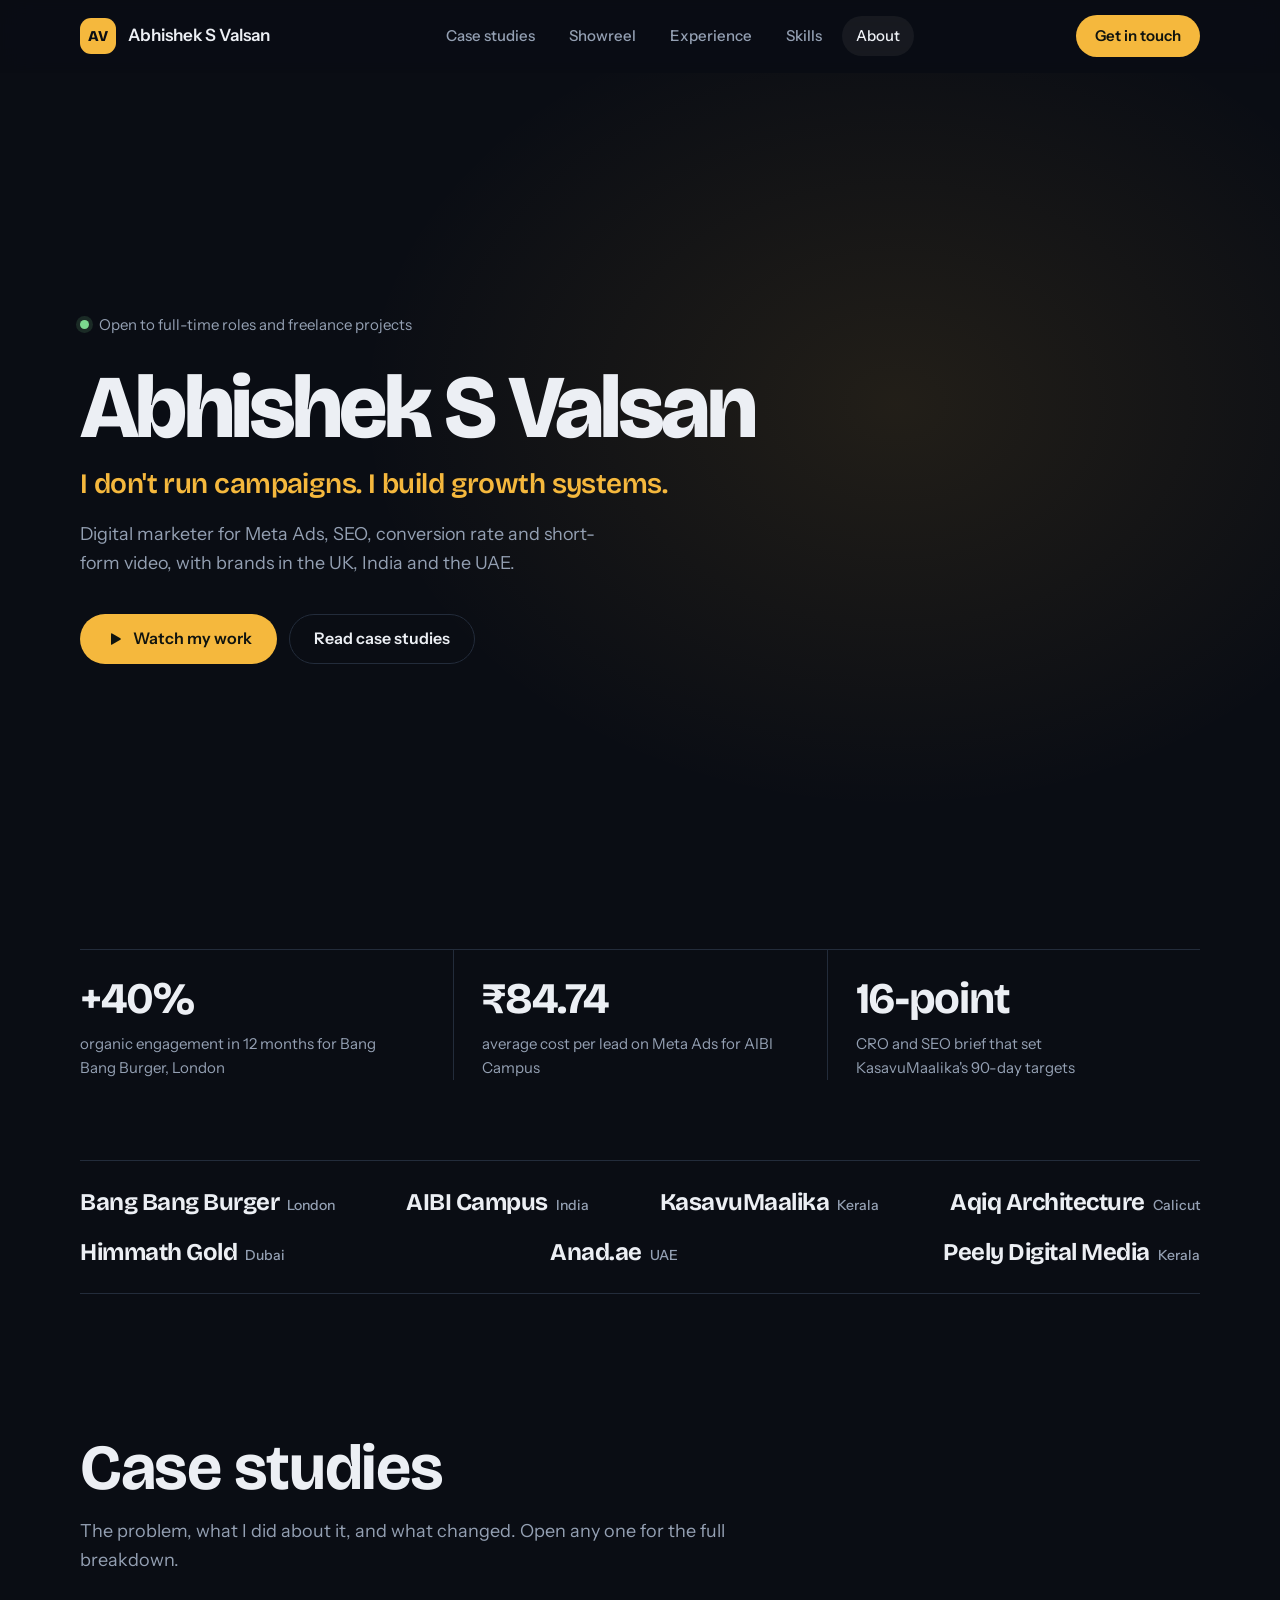
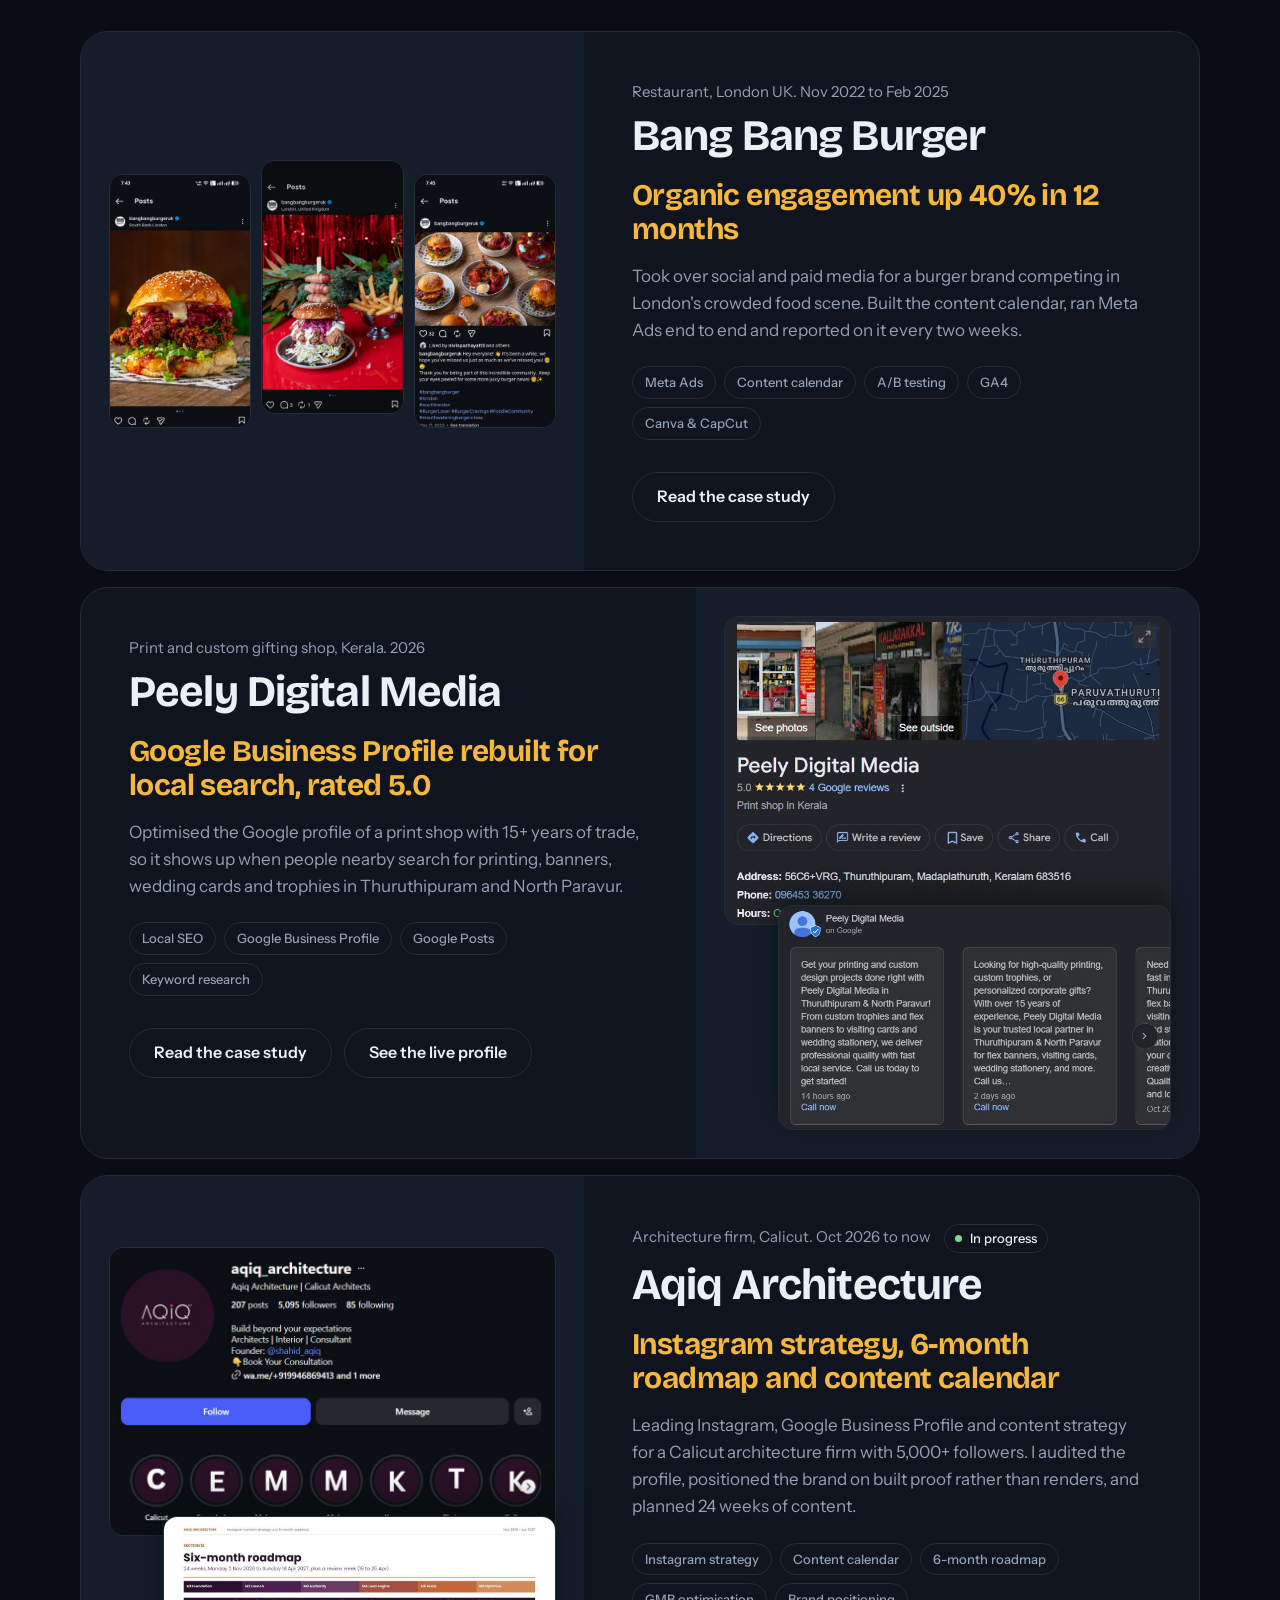
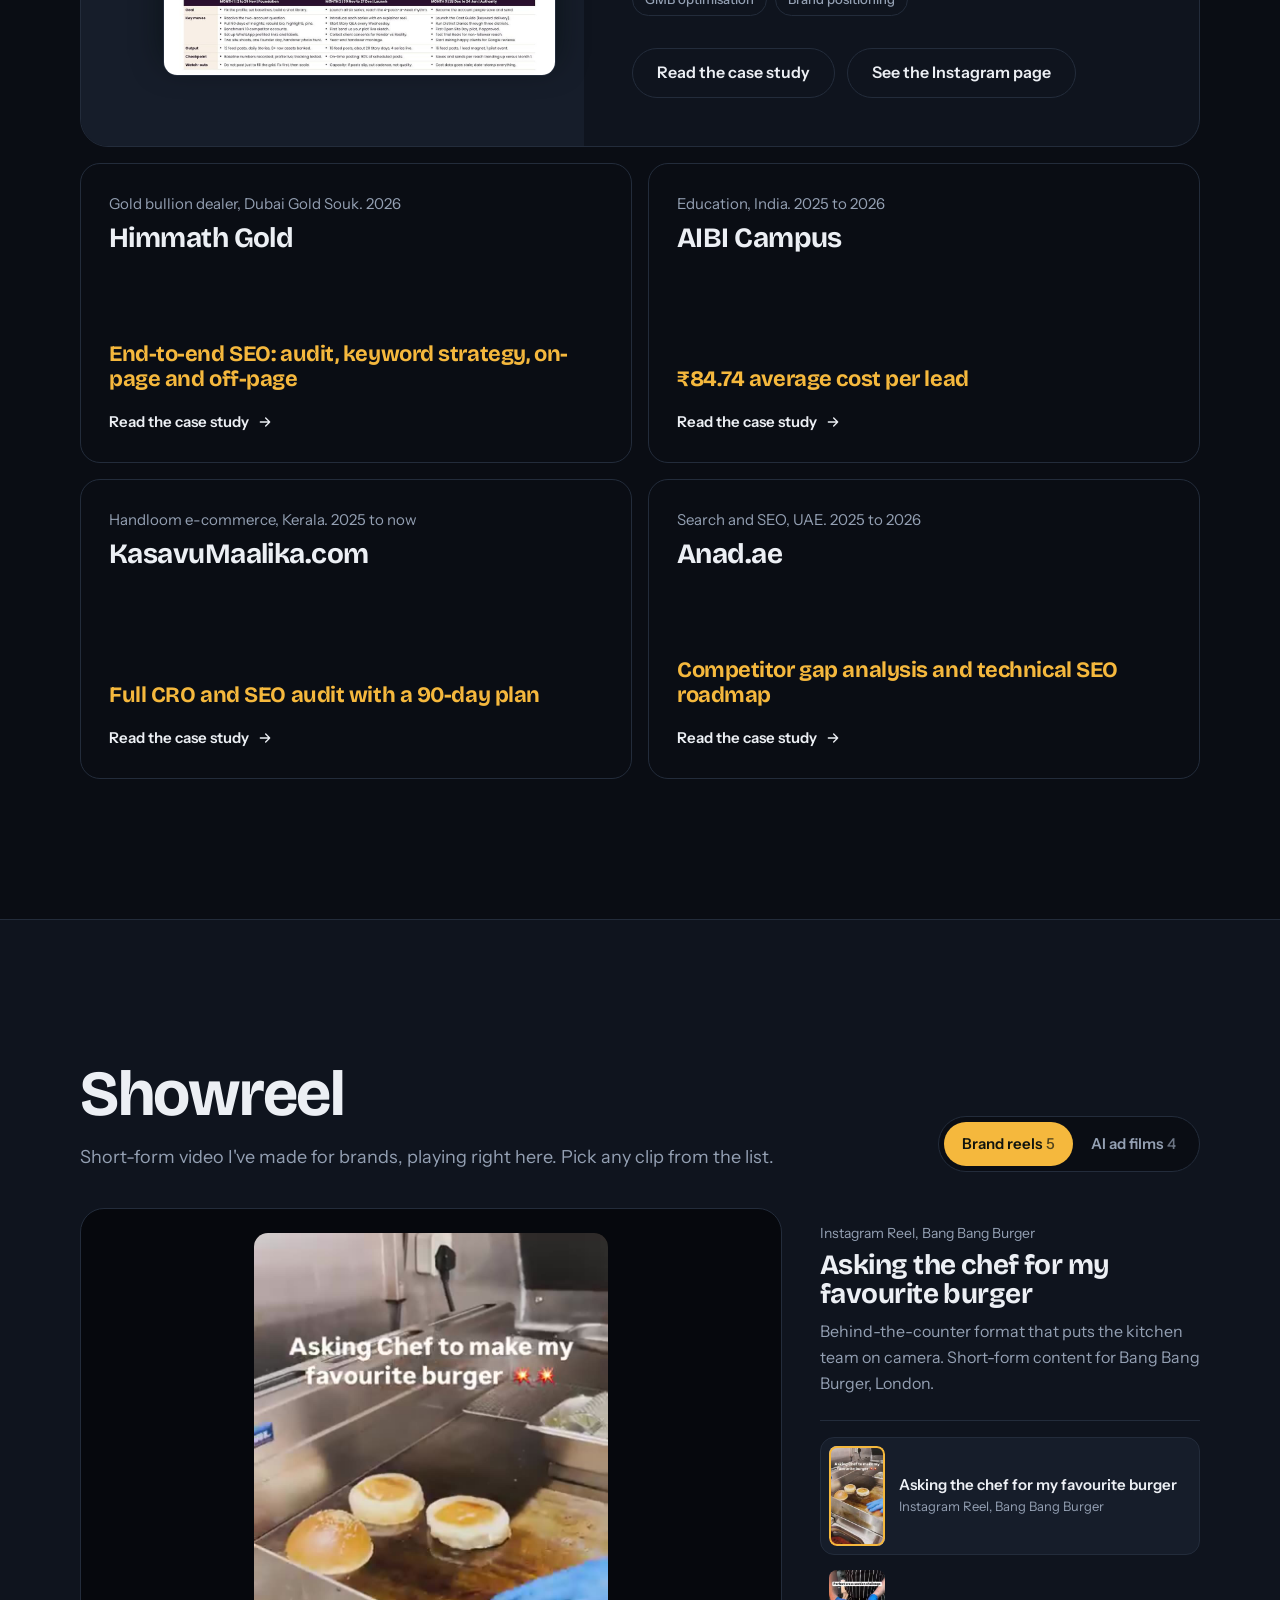
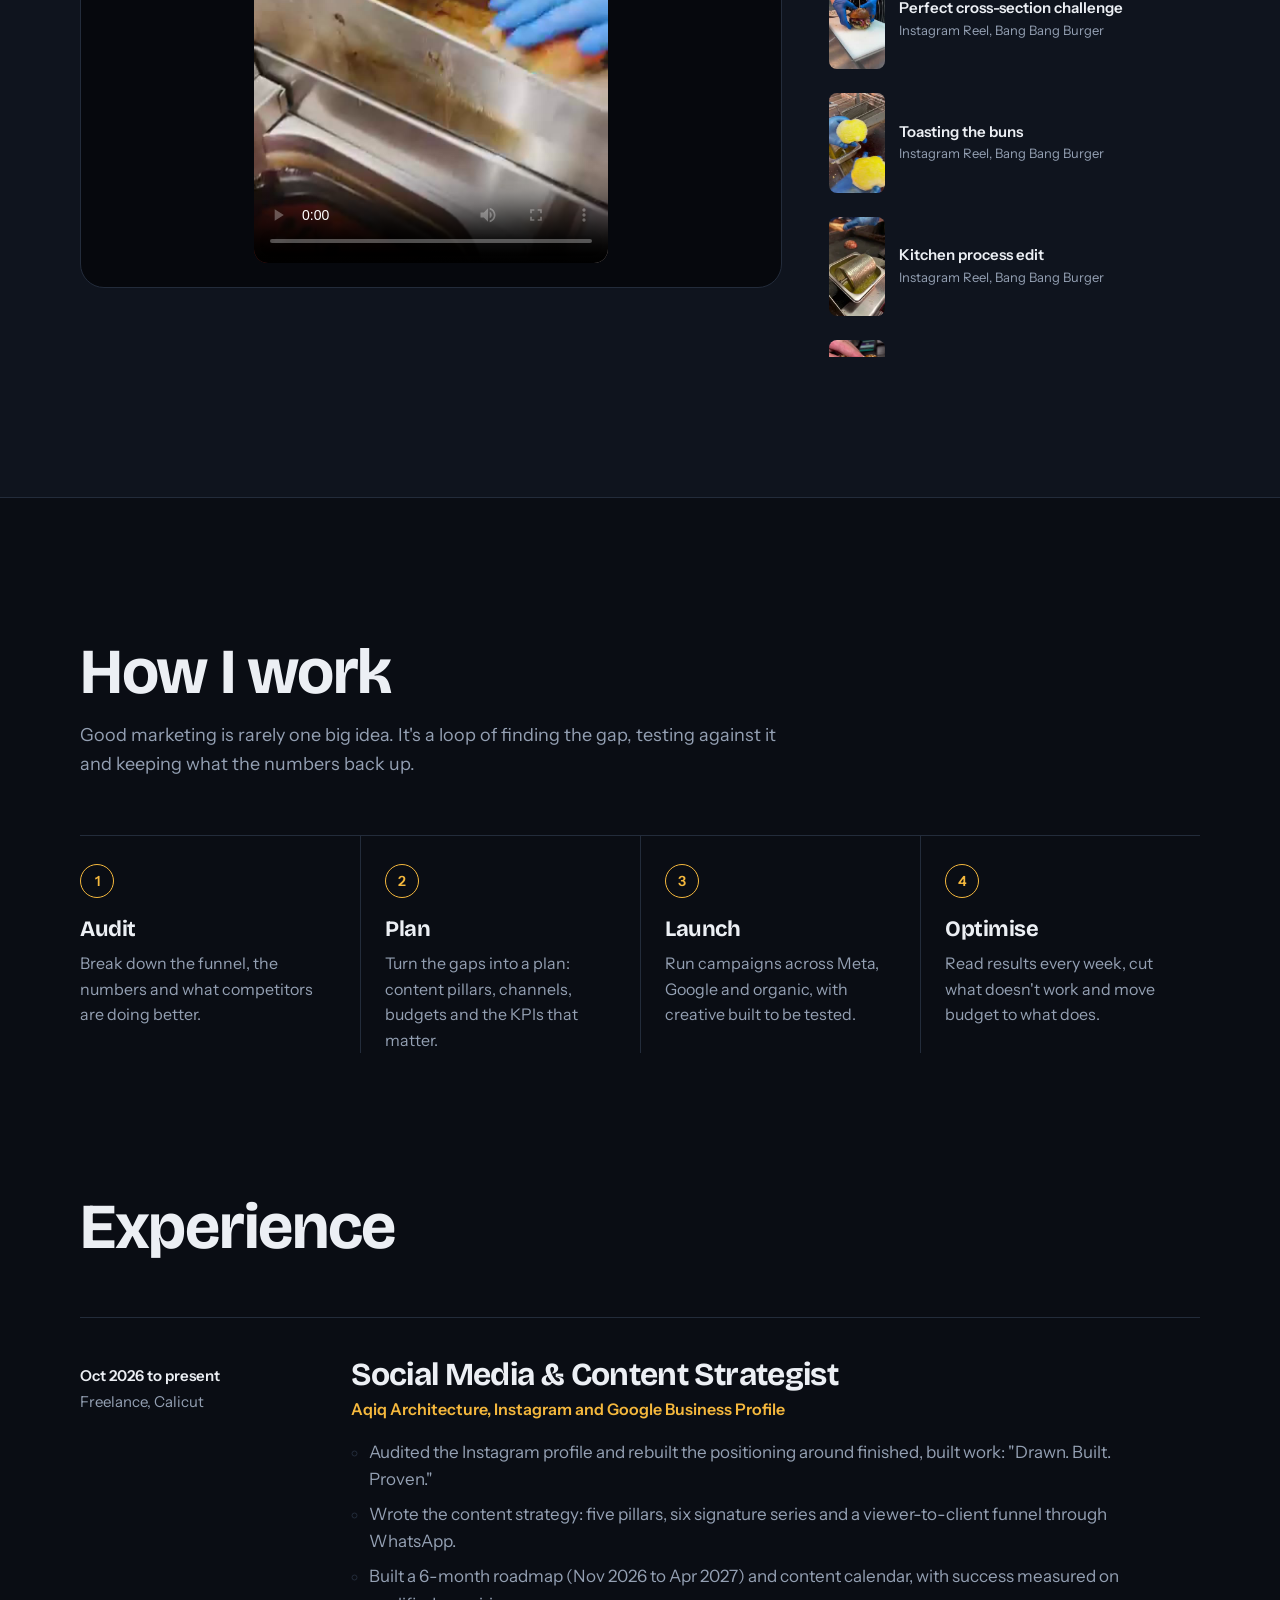
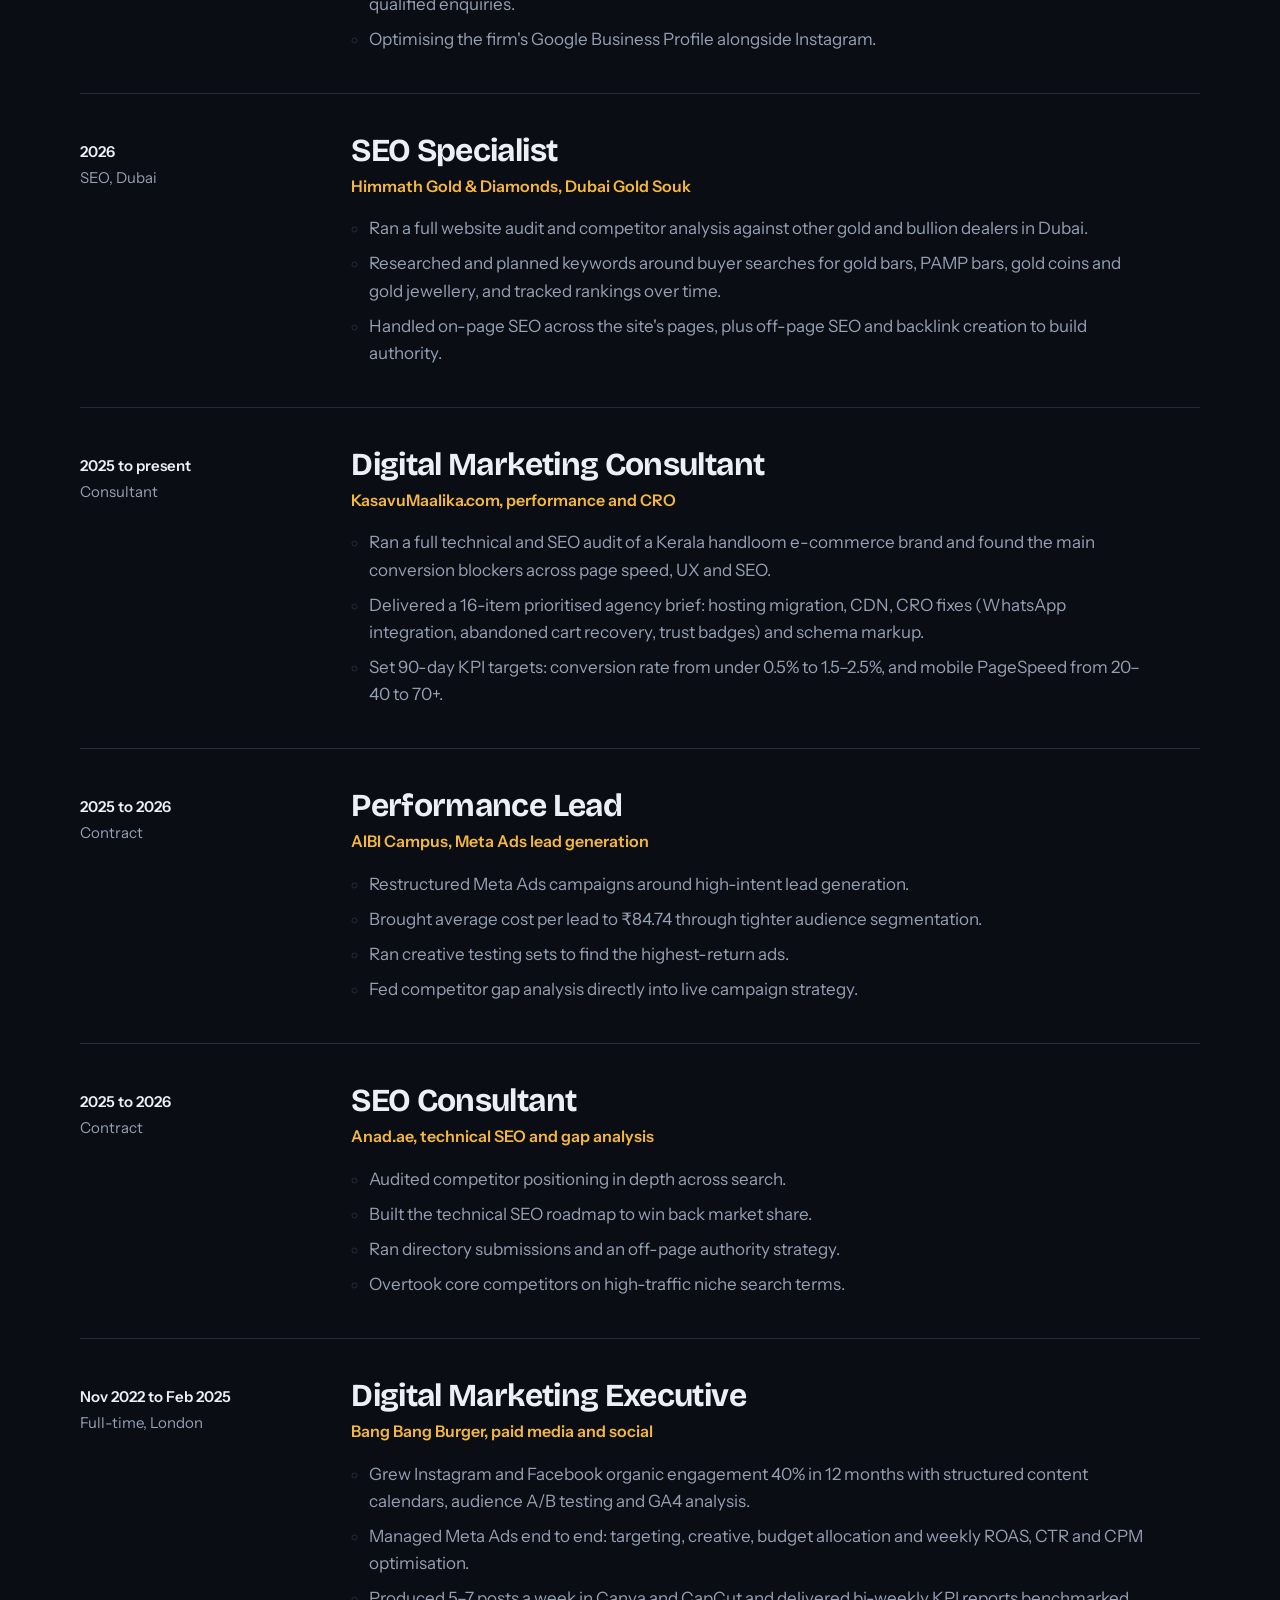
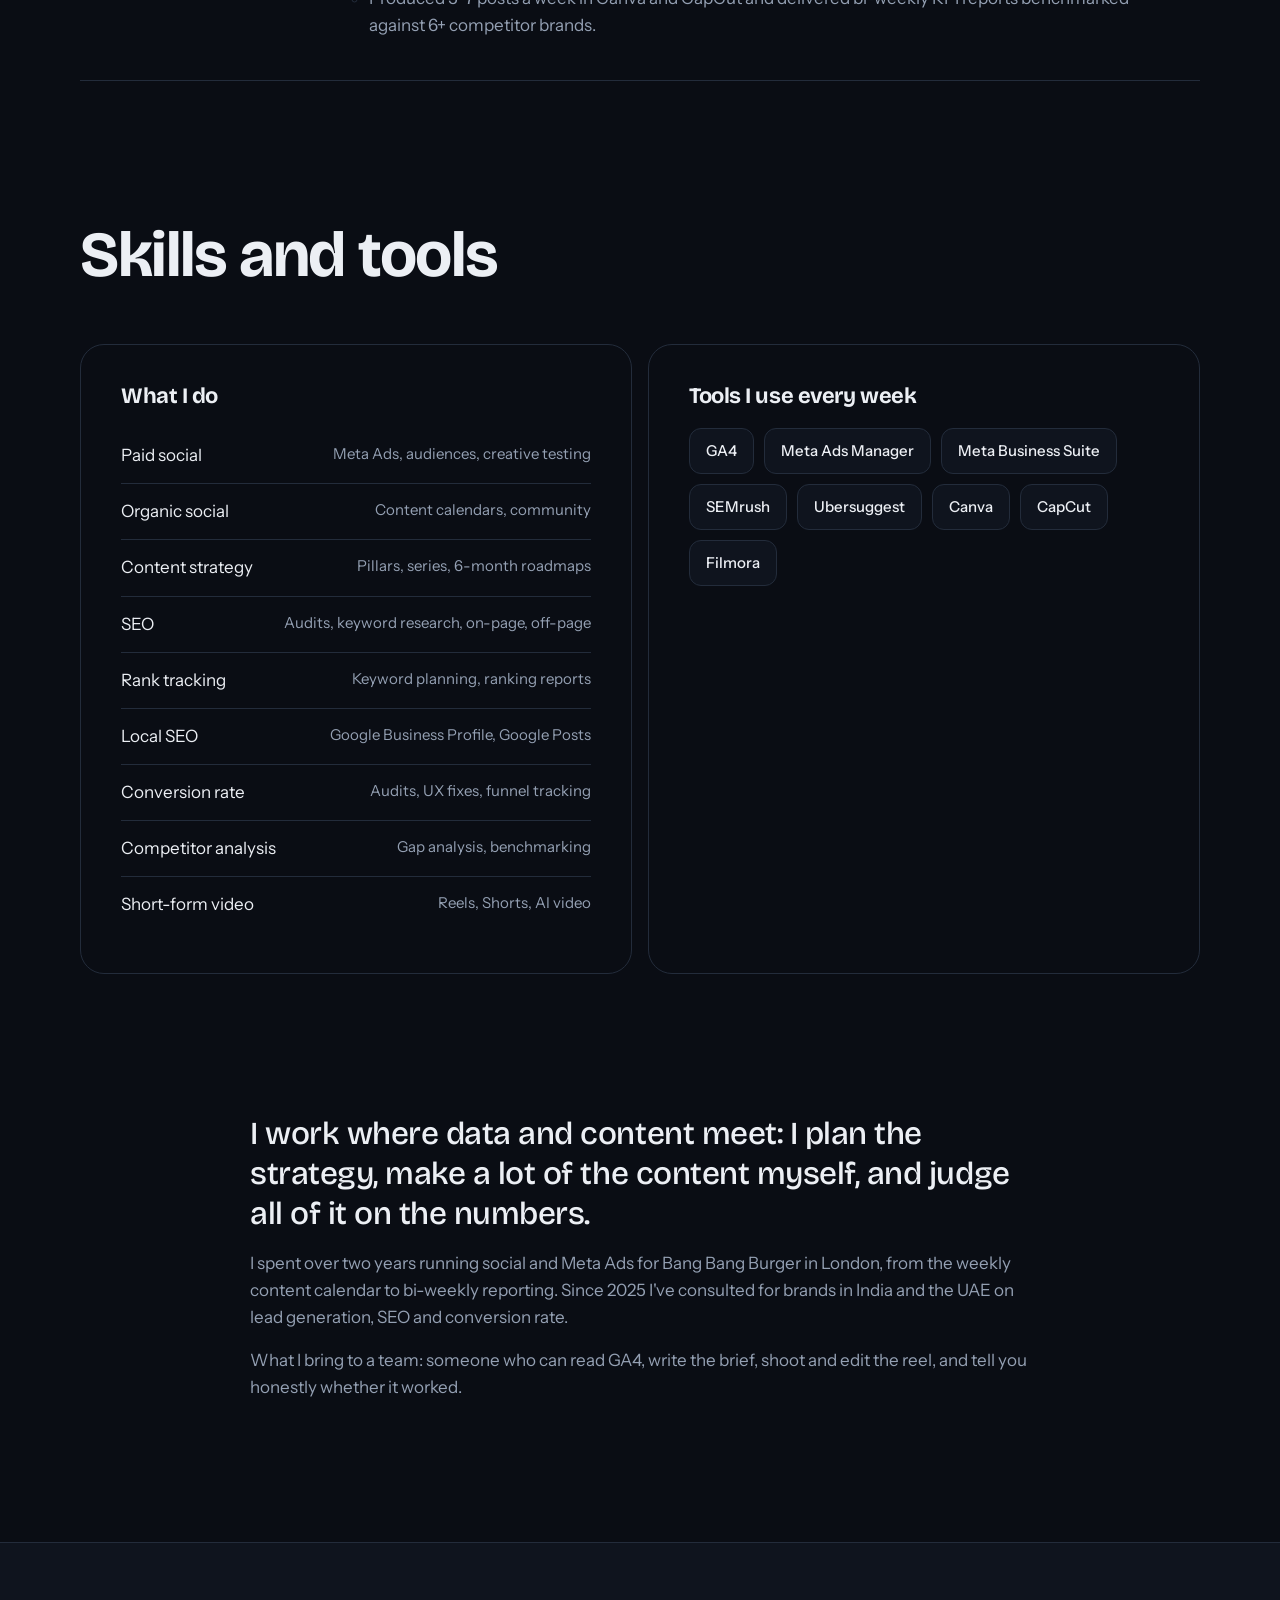
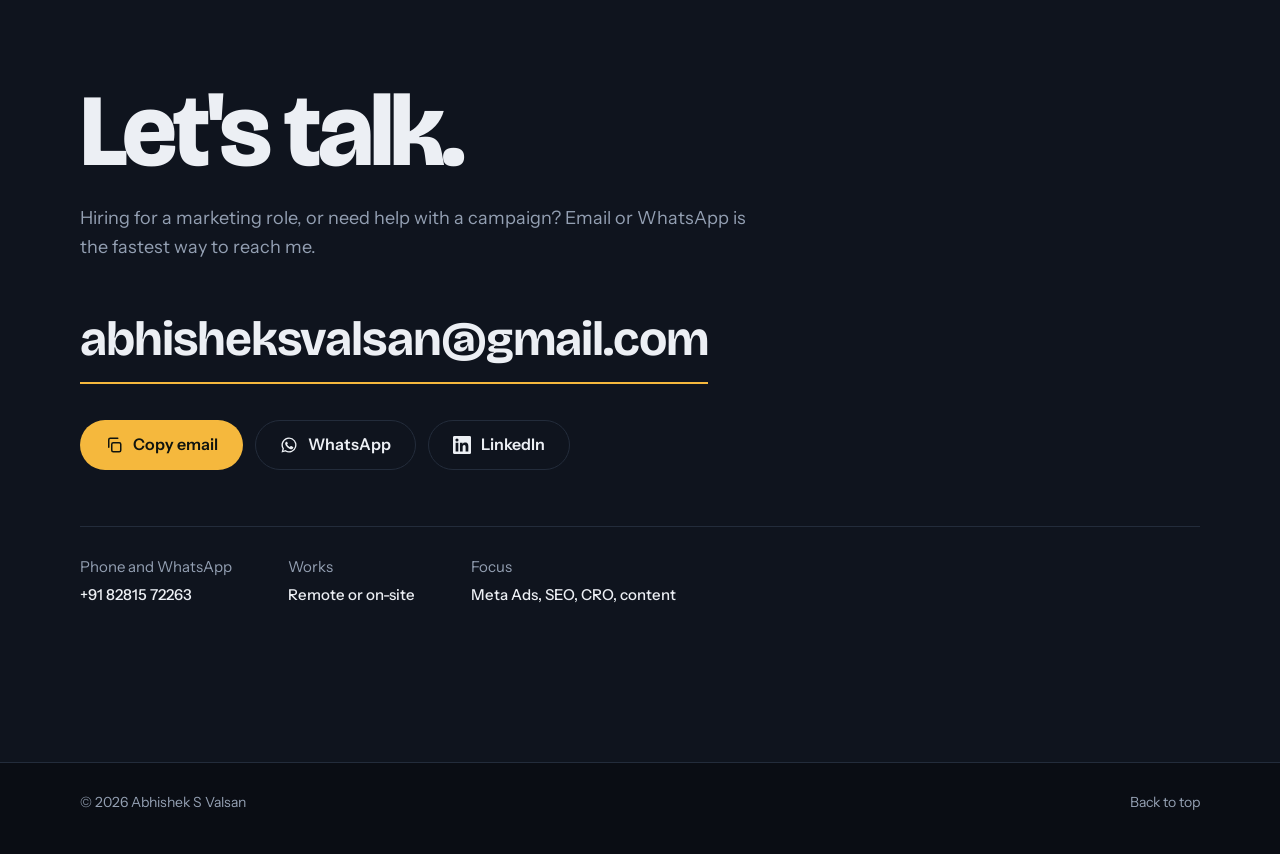
==== index.html @ 779caeab "Portfolio site: case studies, showreel, experience and contact Co-Authored-By: Claude Opus 5.5 <nore" ====
<!doctype html>
<html lang="en">
<head>
<meta charset="utf-8">
<meta name="viewport" content="width=device-width, initial-scale=1">
<title>Abhishek S Valsan | Digital Marketing Specialist</title>
<meta name="description" content="Digital marketer working across Meta Ads, SEO, CRO and short-form video. Case studies and video work for Bang Bang Burger (London), AIBI Campus, KasavuMaalika, Anad.ae, Himmath Gold and Peely Digital Media.">
<link rel="canonical" href="https://abhisheksvalsanportfolio.netlify.app/">
<meta name="theme-color" content="#0A0D14">
<meta property="og:type" content="website">
<meta property="og:url" content="https://abhisheksvalsanportfolio.netlify.app/">
<meta property="og:title" content="Abhishek S Valsan | Digital Marketing Specialist">
<meta property="og:description" content="Meta Ads, SEO, CRO and short-form video. Case studies, showreel and experience.">
<meta name="twitter:card" content="summary">
<link rel="icon" href="data:image/svg+xml,%3Csvg xmlns='http://www.w3.org/2000/svg' viewBox='0 0 64 64'%3E%3Crect width='64' height='64' rx='16' fill='%23F5B83D'/%3E%3Ctext x='32' y='42' font-family='Arial,sans-serif' font-size='26' font-weight='700' text-anchor='middle' fill='%230A0D14'%3EAV%3C/text%3E%3C/svg%3E">
<link rel="preconnect" href="https://fonts.googleapis.com">
<link rel="preconnect" href="https://fonts.gstatic.com" crossorigin>
<link href="https://fonts.googleapis.com/css2?family=Bricolage+Grotesque:opsz,wght@12..96,500;12..96,700;12..96,800&family=Instrument+Sans:wght@400;500;600&display=swap" rel="stylesheet">
<script type="application/ld+json">
{
  "@context": "https://schema.org",
  "@type": "Person",
  "name": "Abhishek S Valsan",
  "jobTitle": "Digital Marketing Specialist",
  "url": "https://abhisheksvalsanportfolio.netlify.app/",
  "email": "mailto:abhisheksvalsan@gmail.com",
  "telephone": "+918281572263",
  "sameAs": ["https://linkedin.com/in/abhisheksvalsan"],
  "knowsAbout": ["Meta Ads", "Search engine optimisation", "Conversion rate optimisation", "Social media marketing", "Short-form video", "Google Analytics 4"]
}
</script>
<style>
:root{
  --pine:#0A0D14;
  --pine-2:#0F141E;
  --pine-3:#161D2A;
  --line:#232C3B;
  --bone:#ECEFF4;
  --sage:#94A0B3;
  --butter:#F5B83D;
  --butter-2:#FFCB66;
  --ink:#10140F;
  --display:"Bricolage Grotesque", "Arial Narrow", system-ui, sans-serif;
  --body:"Instrument Sans", system-ui, -apple-system, "Segoe UI", sans-serif;
  --wrap:1200px;
  --gutter:clamp(16px, 4vw, 40px);
  color-scheme: dark;
}
*,*::before,*::after{box-sizing:border-box}
html{scroll-behavior:smooth;-webkit-text-size-adjust:100%}
html:has(dialog[open]){overflow:hidden}
body{margin:0;background:var(--pine);color:var(--bone);font-family:var(--body);font-size:17px;line-height:1.6;-webkit-font-smoothing:antialiased;overflow-x:hidden}
img{max-width:100%;display:block}
a{color:inherit}
button{font:inherit;color:inherit;cursor:pointer}
:focus-visible{outline:2px solid var(--butter);outline-offset:3px;border-radius:6px}
.wrap{max-width:var(--wrap);margin:0 auto;padding:0 var(--gutter)}
.sr-only{position:absolute;width:1px;height:1px;padding:0;margin:-1px;overflow:hidden;clip:rect(0,0,0,0);white-space:nowrap;border:0}
.skip{position:absolute;left:16px;top:-60px;background:var(--butter);color:var(--ink);padding:10px 16px;border-radius:10px;z-index:100;text-decoration:none;font-weight:600}
.skip:focus{top:12px}

h1,h2,h3,h4{font-family:var(--display);font-weight:700;margin:0;letter-spacing:-.02em;line-height:1.05}
h2{font-size:clamp(36px,5.2vw,64px)}
h3{font-size:clamp(22px,2.2vw,28px)}
p{margin:0}
.lede{color:var(--sage);max-width:58ch;margin-top:16px;font-size:18px}
.section{padding:clamp(80px,11vw,140px) 0}
.section-head{margin-bottom:clamp(36px,5vw,56px)}

/* buttons */
.btn{display:inline-flex;align-items:center;justify-content:center;gap:10px;min-height:50px;padding:0 24px;border-radius:999px;font-weight:600;font-size:16px;text-decoration:none;border:1px solid transparent;transition:background .2s,border-color .2s,color .2s,transform .2s}
.btn-primary{background:var(--butter);color:var(--ink)}
.btn-primary:hover{background:var(--butter-2)}
.btn-ghost{border-color:var(--line);color:var(--bone);background:transparent}
.btn-ghost:hover{border-color:var(--sage);background:rgba(239,234,223,.04)}
.btn svg{width:18px;height:18px;flex:none}

/* nav */
.nav{position:sticky;top:0;z-index:50;background:rgba(10,13,20,.72);backdrop-filter:saturate(140%) blur(14px);-webkit-backdrop-filter:saturate(140%) blur(14px);border-bottom:1px solid transparent;transition:border-color .3s}
.nav.scrolled{border-bottom-color:var(--line)}
.nav-inner{display:flex;align-items:center;justify-content:space-between;height:72px;gap:24px}
.brand{display:flex;align-items:center;gap:12px;text-decoration:none;font-weight:600}
.brand-mark{width:36px;height:36px;border-radius:11px;background:var(--butter);color:var(--pine);display:grid;place-items:center;font-family:var(--display);font-weight:800;font-size:15px;letter-spacing:-.02em}
.nav-links{display:flex;align-items:center;gap:6px;list-style:none;margin:0;padding:0}
.nav-links a{display:block;padding:8px 14px;border-radius:999px;text-decoration:none;color:var(--sage);font-size:15px;font-weight:500;transition:color .2s,background .2s}
.nav-links a:hover,.nav-links a.active{color:var(--bone);background:rgba(239,234,223,.06)}
.nav-cta{min-height:42px;padding:0 18px;font-size:15px}
.menu-btn{display:none;background:none;border:1px solid var(--line);border-radius:12px;width:44px;height:44px;align-items:center;justify-content:center}
.menu-btn svg{width:20px;height:20px}

/* hero */
.hero{padding:clamp(48px,8vw,96px) 0 0}
.hero-grid{display:grid;grid-template-columns:minmax(0,1.35fr) minmax(0,.65fr);gap:clamp(32px,6vw,80px);align-items:center}
.status{display:inline-flex;align-items:center;gap:10px;font-size:15px;color:var(--sage);margin-bottom:28px}
.status-dot{width:9px;height:9px;border-radius:50%;background:#7BD88F;box-shadow:0 0 0 4px rgba(123,216,143,.15)}
.hero h1{font-size:clamp(48px,7.6vw,108px);font-weight:800;line-height:.94;letter-spacing:-.035em}
.hero h1 span{display:block}
.hero h1 .soft{color:var(--butter)}
.hero-sub{margin-top:28px;max-width:52ch;font-size:clamp(17px,1.5vw,20px);color:var(--sage)}
.hero-sub strong{color:var(--bone);font-weight:600}
.hero-ctas{display:flex;flex-wrap:wrap;gap:12px;margin-top:36px}

.phone{position:relative;justify-self:center;width:min(300px,100%);aspect-ratio:9/16;border-radius:38px;padding:10px;background:linear-gradient(160deg,#2A4B41,#122D26);border:1px solid var(--line);cursor:pointer;transition:transform .4s cubic-bezier(.2,.7,.2,1)}
.phone:hover{transform:translateY(-6px) rotate(-1deg)}
.phone-screen{display:block;position:relative;width:100%;height:100%;border-radius:29px;overflow:hidden;background:var(--pine-3)}
.phone-screen img{width:100%;height:100%;object-fit:cover}
.phone-screen::after{content:"";position:absolute;inset:0;background:linear-gradient(180deg,transparent 55%,rgba(6,8,13,.85))}
.play{position:absolute;left:50%;top:50%;width:76px;height:76px;margin:-38px 0 0 -38px;border-radius:50%;background:var(--butter);color:var(--ink);display:grid;place-items:center;z-index:2;transition:transform .25s}
.play svg{width:28px;height:28px;margin-left:4px}
.phone:hover .play{transform:scale(1.08)}
.phone-cap{position:absolute;left:22px;right:22px;bottom:24px;z-index:2;font-size:14px;line-height:1.35;text-align:left}
.phone-cap b{display:block;font-family:var(--display);font-size:18px;font-weight:700;margin-bottom:2px}
.phone-cap span{color:var(--sage)}

.facts{display:grid;grid-template-columns:repeat(3,1fr);margin-top:clamp(56px,8vw,96px);border-top:1px solid var(--line)}
.fact{padding:28px 28px 0 0}
.fact + .fact{padding-left:28px;border-left:1px solid var(--line)}
.fact b{display:block;font-family:var(--display);font-size:clamp(30px,3.4vw,44px);font-weight:700;letter-spacing:-.03em;line-height:1}
.fact span{display:block;margin-top:10px;color:var(--sage);font-size:15px;max-width:30ch}

.clients{margin-top:clamp(56px,7vw,80px);padding:22px 0;border-top:1px solid var(--line);border-bottom:1px solid var(--line)}
.clients ul{list-style:none;margin:0;padding:0;display:flex;flex-wrap:wrap;justify-content:space-between;gap:12px 32px;align-items:baseline}
.clients li{font-family:var(--display);font-weight:700;font-size:clamp(18px,2vw,24px);letter-spacing:-.02em;color:var(--bone)}
.clients li small{font-family:var(--body);font-weight:500;font-size:14px;color:var(--sage);letter-spacing:0;margin-left:8px}

/* intro animation */
@media (prefers-reduced-motion:no-preference){
  .hero h1 span,.hero .status,.hero-sub,.hero-ctas,.phone{opacity:0;transform:translateY(24px);animation:rise .9s cubic-bezier(.2,.7,.2,1) forwards}
  .hero .status{animation-delay:.05s}
  .hero h1 span:nth-child(1){animation-delay:.12s}
  .hero h1 span:nth-child(2){animation-delay:.22s}
  .hero-sub{animation-delay:.36s}
  .hero-ctas{animation-delay:.44s}
  .phone{animation-delay:.3s}
  @keyframes rise{to{opacity:1;transform:none}}
}
@media (prefers-reduced-motion:reduce){html{scroll-behavior:auto}*{transition:none!important}}

/* work */
.case-feature{display:grid;grid-template-columns:minmax(0,.9fr) minmax(0,1.1fr);background:var(--pine-2);border:1px solid var(--line);border-radius:28px;overflow:hidden}
.case-feature .shots{display:grid;grid-template-columns:repeat(3,1fr);gap:10px;padding:clamp(16px,2.5vw,28px);background:var(--pine-3);align-content:center}
.case-feature .shots img{width:100%;aspect-ratio:9/16;object-fit:cover;object-position:top;border-radius:14px;border:1px solid var(--line);background:var(--pine)}
.case-feature .shots img:nth-child(2){transform:translateY(-14px)}
.case-body{padding:clamp(24px,4vw,48px);display:flex;flex-direction:column}
.case-meta{color:var(--sage);font-size:15px}
.case-body h3{margin-top:10px;font-size:clamp(28px,3.4vw,44px)}
.case-outcome{margin-top:18px;font-family:var(--display);font-size:clamp(22px,2.4vw,30px);font-weight:700;color:var(--butter);letter-spacing:-.02em;line-height:1.15}
.case-body p.desc{margin-top:16px;color:var(--sage);max-width:52ch}
.tags{display:flex;flex-wrap:wrap;gap:8px;margin:22px 0 0;padding:0;list-style:none}
.tags li{font-size:13px;font-weight:500;padding:5px 12px;border-radius:999px;border:1px solid var(--line);color:var(--sage)}
.case-body .btn{margin-top:auto;align-self:flex-start}
.case-body .tags + .btn{margin-top:32px}

.case-feature.alt{grid-template-columns:minmax(0,1.1fr) minmax(0,.9fr);margin-top:16px}
.shots-stack{position:relative;padding:clamp(16px,2.5vw,28px);background:var(--pine-3);display:grid;align-content:center;gap:14px}
.case-feature.alt .shots-stack{order:2}
.case-feature.spaced{margin-top:16px}
.live{display:inline-flex;align-items:center;gap:8px;margin-left:10px;padding:3px 10px;border-radius:999px;border:1px solid var(--line);color:var(--bone);font-size:13px;font-weight:500;vertical-align:middle}
.live::before{content:"";width:7px;height:7px;border-radius:50%;background:#7BD88F}
.shots-stack img{width:100%;height:auto;border-radius:14px;border:1px solid var(--line)}
.shots-stack img + img{width:88%;justify-self:end;margin-top:-34px;box-shadow:0 -12px 30px rgba(4,12,9,.55)}
.case-links{display:flex;flex-wrap:wrap;gap:12px;margin-top:32px}
.case-row{display:grid;grid-template-columns:repeat(2,1fr);gap:16px;margin-top:16px}
.case-card{display:flex;flex-direction:column;text-align:left;background:transparent;border:1px solid var(--line);border-radius:20px;padding:28px;min-height:300px;transition:border-color .25s,background .25s}
.case-card:hover{border-color:var(--sage);background:rgba(239,234,223,.025)}
.case-card h3{margin-top:8px}
.case-card .case-outcome{font-size:22px;margin-top:auto;padding-top:28px}
.case-card .more{margin-top:18px;font-size:15px;font-weight:600;color:var(--bone);display:inline-flex;align-items:center;gap:8px}
.case-card .more svg{width:16px;height:16px;transition:transform .2s}
.case-card:hover .more svg{transform:translateX(4px)}

/* showreel */
.reel-band{background:var(--pine-2);border-top:1px solid var(--line);border-bottom:1px solid var(--line)}
.reel-top{display:flex;justify-content:space-between;align-items:flex-end;gap:24px;flex-wrap:wrap}
.tabs{display:inline-flex;padding:5px;border:1px solid var(--line);border-radius:999px;background:var(--pine)}
.tab{border:0;background:none;padding:10px 18px;border-radius:999px;font-size:15px;font-weight:600;color:var(--sage);transition:background .2s,color .2s}
.tab[aria-selected="true"]{background:var(--butter);color:var(--ink)}
.tab .count{opacity:.7;font-weight:500;margin-left:4px}
.reel-grid{display:grid;grid-template-columns:minmax(0,1fr) 380px;gap:clamp(20px,3vw,40px);margin-top:36px;align-items:start}
.stage{background:#06080D;border:1px solid var(--line);border-radius:24px;padding:clamp(12px,2vw,24px);display:flex;justify-content:center;align-items:center;min-height:300px}
.stage-frame{position:relative;width:100%;aspect-ratio:16/9;border-radius:14px;overflow:hidden;background:#000;transition:width .35s ease}
.stage-frame[data-orient="v"]{aspect-ratio:9/16;width:min(100%,calc(min(70vh,660px) * 9 / 16))}
.stage-frame video{position:absolute;inset:0;width:100%;height:100%;object-fit:contain;background:#000;border:0}
.now{padding:4px 0 24px;border-bottom:1px solid var(--line)}
.now .kicker{font-size:14px;color:var(--sage)}
.now h3{margin-top:6px}
.now p{margin-top:10px;color:var(--sage);font-size:16px}
.now a{display:inline-block;margin-top:14px;font-size:14px;color:var(--sage);text-underline-offset:3px}
.now a:hover{color:var(--bone)}
.playlist{list-style:none;margin:16px 0 0;padding:0;display:grid;gap:6px;max-height:520px;overflow:auto;scrollbar-width:thin;scrollbar-color:var(--line) transparent}
.pl-item{width:100%;display:grid;grid-template-columns:auto 1fr;gap:14px;align-items:center;padding:8px;border-radius:14px;border:1px solid transparent;background:none;text-align:left;transition:background .2s,border-color .2s}
.pl-item:hover{background:rgba(239,234,223,.04)}
.pl-item[aria-current="true"]{background:var(--pine-3);border-color:var(--line)}
.pl-thumb{position:relative;width:56px;aspect-ratio:9/16;border-radius:8px;overflow:hidden;background:var(--pine-3)}
.pl-item.wide .pl-thumb{width:96px;aspect-ratio:16/9}
.pl-thumb img{width:100%;height:100%;object-fit:cover}
.pl-item[aria-current="true"] .pl-thumb::after{content:"";position:absolute;inset:0;box-shadow:inset 0 0 0 2px var(--butter);border-radius:8px}
.pl-title{font-weight:600;font-size:15px;line-height:1.3;display:block}
.pl-sub{font-size:13px;color:var(--sage);display:block;margin-top:2px}

/* process */
.steps{list-style:none;margin:0;padding:0;display:grid;grid-template-columns:repeat(4,1fr);gap:0;counter-reset:s;border-top:1px solid var(--line)}
.steps li{padding:28px 24px 0 0;counter-increment:s}
.steps li + li{padding-left:24px;border-left:1px solid var(--line)}
.steps li::before{content:counter(s);display:grid;place-items:center;width:34px;height:34px;border-radius:50%;border:1px solid var(--butter);color:var(--butter);font-weight:600;font-size:14px;margin-bottom:20px}
.steps h3{font-size:22px}
.steps p{margin-top:10px;color:var(--sage);font-size:16px}

/* experience */
.xp{list-style:none;margin:0;padding:0;border-top:1px solid var(--line)}
.xp > li{display:grid;grid-template-columns:220px minmax(0,1fr);gap:clamp(20px,4vw,56px);padding:clamp(28px,4vw,40px) 0;border-bottom:1px solid var(--line)}
.xp-when{color:var(--sage);font-size:15px;padding-top:6px}
.xp-when b{display:block;color:var(--bone);font-weight:600;margin-bottom:2px}
.xp h3{font-size:clamp(24px,2.6vw,32px)}
.xp .org{margin-top:6px;color:var(--butter);font-weight:600;font-size:16px}
.xp ul{margin:16px 0 0;padding:0 0 0 18px;color:var(--sage);display:grid;gap:8px;max-width:72ch}
.xp ul li::marker{color:var(--line)}

/* skills */
.skills-grid{display:grid;grid-template-columns:1fr 1fr;gap:16px}
.panel{border:1px solid var(--line);border-radius:24px;padding:clamp(24px,3.5vw,40px)}
.panel h3{font-size:22px}
.skill-list{list-style:none;margin:20px 0 0;padding:0;display:grid}
.skill-list li{padding:14px 0;border-bottom:1px solid var(--line);display:flex;justify-content:space-between;gap:16px}
.skill-list li:last-child{border-bottom:0}
.skill-list span{color:var(--sage);font-size:15px;text-align:right}
.tool-list{display:flex;flex-wrap:wrap;gap:10px;list-style:none;margin:20px 0 0;padding:0}
.tool-list li{padding:10px 16px;border-radius:12px;background:var(--pine-2);border:1px solid var(--line);font-weight:500;font-size:15px}

/* about */
.about-grid{display:grid;grid-template-columns:minmax(0,1.1fr) minmax(0,.9fr);gap:clamp(32px,5vw,72px);align-items:center}
.intro-frame{position:relative;aspect-ratio:16/9;border-radius:24px;overflow:hidden;border:1px solid var(--line);background:#000}
.intro-frame img,.intro-frame video{position:absolute;inset:0;width:100%;height:100%;border:0;object-fit:cover}
.intro-frame video{object-fit:contain;background:#000}
.intro-frame button{position:absolute;inset:0;border:0;background:transparent;padding:0}
.intro-frame button::after{content:"";position:absolute;inset:0;background:linear-gradient(180deg,transparent 50%,rgba(6,8,13,.8))}
.intro-frame .label{position:absolute;left:22px;bottom:18px;z-index:2;font-weight:600;font-size:15px}
.intro-frame .play{width:68px;height:68px;margin:-34px 0 0 -34px}
.about-text p + p{margin-top:16px}
.about-text p{color:var(--sage)}
.about-solo{max-width:860px}
.about-text p.big{color:var(--bone);font-family:var(--display);font-size:clamp(24px,2.6vw,32px);font-weight:500;line-height:1.25;letter-spacing:-.015em}

/* contact */
.contact{text-align:left}
.contact h2{font-size:clamp(48px,8vw,112px);font-weight:800;letter-spacing:-.04em;line-height:.95}
.contact .lede{margin-top:24px}
.mail{display:inline-block;margin-top:40px;font-family:var(--display);font-size:clamp(24px,4vw,48px);font-weight:700;letter-spacing:-.02em;text-decoration:none;border-bottom:2px solid var(--butter);padding-bottom:4px;word-break:break-all}
.mail:hover{color:var(--butter)}
.contact-actions{display:flex;flex-wrap:wrap;gap:12px;margin-top:36px}
.contact-meta{display:grid;grid-template-columns:repeat(3,auto);justify-content:start;gap:12px 56px;margin-top:56px;padding-top:28px;border-top:1px solid var(--line);font-size:15px}
.contact-meta dt{color:var(--sage)}
.contact-meta dd{margin:4px 0 0;font-weight:500}
.contact-meta a{text-decoration:none}
.contact-meta a:hover{color:var(--butter)}

footer{padding:28px 0 40px;color:var(--sage);font-size:14px}
footer .wrap{display:flex;justify-content:space-between;gap:16px;flex-wrap:wrap}
footer a{text-decoration:none}
footer a:hover{color:var(--bone)}

/* dialog */
dialog.case-dialog{width:min(860px,calc(100% - 24px));max-height:calc(100dvh - 24px);padding:0;border:1px solid var(--line);border-radius:24px;background:var(--pine);color:var(--bone);overflow:auto}
dialog.case-dialog::backdrop{background:rgba(3,5,9,.75);backdrop-filter:blur(6px)}
dialog[open]{animation:pop .3s cubic-bezier(.2,.7,.2,1)}
@keyframes pop{from{opacity:0;transform:translateY(16px) scale(.98)}}
.dlg-head{position:sticky;top:0;display:flex;justify-content:space-between;align-items:flex-start;gap:16px;padding:28px clamp(20px,4vw,40px) 20px;background:var(--pine);border-bottom:1px solid var(--line);z-index:2}
.dlg-head h2{font-size:clamp(28px,4vw,40px)}
.dlg-close{flex:none;width:44px;height:44px;border-radius:50%;border:1px solid var(--line);background:none;display:grid;place-items:center}
.dlg-close:hover{border-color:var(--sage)}
.dlg-close svg{width:18px;height:18px}
.dlg-body{padding:24px clamp(20px,4vw,40px) 40px}
.dlg-body .case-outcome{margin-top:0}
.dlg-shots{display:grid;grid-template-columns:repeat(3,1fr);gap:10px;margin-top:24px}
.dlg-shots img{width:100%;aspect-ratio:4/5;object-fit:cover;object-position:top;border-radius:12px;border:1px solid var(--line)}
.dlg-shots.wide{grid-template-columns:1fr 1fr;align-items:start}
.dlg-shots.wide img{aspect-ratio:auto;height:auto}
.dlg-shots.wide.single{grid-template-columns:1fr}
.dlg-shots.wide.three img:first-child{grid-column:1/-1}
.dlg-link{margin-top:24px}
.dlg-sections{display:grid;grid-template-columns:1fr 1fr;gap:16px;margin-top:28px}
.dlg-sections section{border:1px solid var(--line);border-radius:18px;padding:22px}
.dlg-sections h4{font-size:18px;color:var(--butter)}
.dlg-sections p{margin-top:8px;color:var(--sage);font-size:16px}


/* ---------- hero ---------- */
.hero3d{position:relative;min-height:calc(100vh - 72px);min-height:calc(100svh - 72px);display:flex;align-items:center;padding:clamp(48px,7vw,96px) 0}
.hero3d::before{content:"";position:absolute;inset:0;pointer-events:none;background:radial-gradient(60% 70% at 70% 40%,rgba(245,184,61,.10),rgba(245,184,61,0) 70%)}
.hero3d > .wrap{width:100%}
.hero-grid{position:relative;display:grid;grid-template-columns:minmax(0,820px);gap:clamp(32px,5vw,72px);align-items:center}
.hero-copy h1{font-size:clamp(46px,7vw,104px);font-weight:800;line-height:.95;letter-spacing:-.04em}
.hero-copy .h1-name{display:block}
.hero-copy .h1-line{display:block;margin-top:18px;font-size:clamp(21px,2.2vw,30px);font-weight:600;letter-spacing:-.02em;line-height:1.15;color:var(--butter)}
.hero-lede{margin-top:20px;color:var(--sage);font-size:clamp(16px,1.4vw,19px);max-width:46ch}
.hero-media{position:relative;margin:0;border-radius:24px;overflow:hidden;border:1px solid var(--line);background:#000;aspect-ratio:16/9;box-shadow:0 40px 90px rgba(0,0,0,.45)}
.hero-media video{position:absolute;inset:0;width:100%;height:100%;object-fit:cover}
.hero-media::after{content:"";position:absolute;inset:0;pointer-events:none;background:linear-gradient(180deg,rgba(6,8,13,0) 55%,rgba(6,8,13,.75))}
.hero-media figcaption{position:absolute;left:20px;bottom:16px;z-index:2;display:flex;align-items:center;gap:12px;font-weight:600;font-size:15px}
.hero-sound{display:inline-flex;align-items:center;gap:8px;min-height:40px;padding:0 14px;border-radius:999px;border:1px solid rgba(255,255,255,.25);background:rgba(10,13,20,.55);backdrop-filter:blur(6px);font-size:14px;font-weight:600}
.hero-sound:hover{border-color:var(--butter)}
.hero-sound svg{width:16px;height:16px}
.scroll-hint{display:none}
.proof{padding:clamp(24px,4vw,48px) 0 0}
.proof .facts{margin-top:0}
@media (max-width:960px){ .hero-grid{grid-template-columns:1fr} .hero3d{min-height:0} }
@media (max-width:520px){ .hero-lede{display:none} .hero-copy .hero-ctas{flex-wrap:nowrap} .hero-copy .hero-ctas .btn{flex:1 1 0;padding:0 14px;font-size:15px} }

/* responsive */
@media (max-width:1000px){
  .reel-grid{grid-template-columns:minmax(0,1fr)}
  .reel-grid > *{min-width:0}
  .playlist{grid-auto-flow:column;grid-auto-columns:minmax(230px,72%);max-height:none;overflow-x:auto;padding-bottom:8px;scroll-snap-type:x mandatory}
  .playlist li{scroll-snap-align:start}
  .steps{grid-template-columns:1fr 1fr;border-top:0}
  .steps li,.steps li + li{padding:24px 20px 24px 0;border-left:0;border-top:1px solid var(--line)}
  .steps li:nth-child(even){padding-left:20px;border-left:1px solid var(--line)}
}
@media (max-width:860px){
  .nav-links{display:none;position:absolute;top:72px;left:0;right:0;flex-direction:column;align-items:stretch;padding:12px var(--gutter) 20px;background:var(--pine);border-bottom:1px solid var(--line)}
  .nav-links.open{display:flex}
  .nav-links a{padding:14px 12px;font-size:17px}
  .menu-btn{display:inline-flex}
  .nav-cta{display:none}
  .hero-grid{grid-template-columns:1fr}
  .phone{width:min(240px,70vw)}
  .facts{grid-template-columns:1fr}
  .fact,.fact + .fact{padding:22px 0;border-left:0;border-bottom:1px solid var(--line)}
  .case-feature,.case-feature.alt{grid-template-columns:1fr}
  .case-feature.alt .shots-stack{order:0}
  .case-row{grid-template-columns:1fr}
  .case-card{min-height:0}
  .xp > li{grid-template-columns:1fr;gap:8px}
  .skills-grid,.about-grid{grid-template-columns:1fr}
  .contact-meta{grid-template-columns:1fr 1fr}
  .dlg-sections{grid-template-columns:1fr}
}
@media (max-width:520px){
  body{font-size:16px}
  .steps{grid-template-columns:1fr}
  .steps li:nth-child(even){padding-left:0;border-left:0}
  .hero-ctas .btn{flex:1 1 100%}
  .contact-meta{grid-template-columns:1fr}
  .clients ul{justify-content:flex-start}
}
</style>
</head>
<body>
<a class="skip" href="#main">Skip to content</a>

<header class="nav" id="top">
  <div class="wrap nav-inner">
    <a class="brand" href="#top" aria-label="Abhishek S Valsan, back to top">
      <span class="brand-mark" aria-hidden="true">AV</span>
      <span>Abhishek S Valsan</span>
    </a>
    <nav aria-label="Main">
      <ul class="nav-links" id="nav-links">
        <li><a href="#work">Case studies</a></li>
        <li><a href="#showreel">Showreel</a></li>
        <li><a href="#experience">Experience</a></li>
        <li><a href="#skills">Skills</a></li>
        <li><a href="#about">About</a></li>
      </ul>
    </nav>
    <a class="btn btn-primary nav-cta" href="#contact">Get in touch</a>
    <button class="menu-btn" id="menu-btn" aria-expanded="false" aria-controls="nav-links" aria-label="Open menu">
      <svg viewBox="0 0 24 24" fill="none" stroke="currentColor" stroke-width="2" stroke-linecap="round"><path d="M4 7h16M4 12h16M4 17h16"/></svg>
    </button>
  </div>
</header>

<main id="main">

  <section class="hero3d" id="hero" aria-label="Introduction">
    <div class="wrap hero-grid">
      <div class="hero-copy">
        <p class="status"><span class="status-dot" aria-hidden="true"></span>Open to full-time roles and freelance projects</p>
        <h1><span class="h1-name">Abhishek S Valsan</span><span class="h1-line">I don't run campaigns. I build growth systems.</span></h1>
        <p class="hero-lede">Digital marketer for Meta Ads, SEO, conversion rate and short-form video, with brands in the UK, India and the UAE.</p>
        <div class="hero-ctas">
          <a class="btn btn-primary" href="#showreel" data-play="p4">
            <svg viewBox="0 0 24 24" fill="currentColor" aria-hidden="true"><path d="M8 5.5v13a1 1 0 0 0 1.5.86l11-6.5a1 1 0 0 0 0-1.72l-11-6.5A1 1 0 0 0 8 5.5Z"/></svg>
            Watch my work
          </a>
          <a class="btn btn-ghost" href="#work">Read case studies</a>
        </div>
      </div>
    </div>
  </section>

  <section class="proof" id="proof" aria-label="Highlights">
    <div class="wrap">
      <div class="facts">
        <div class="fact"><b>+40%</b><span>organic engagement in 12 months for Bang Bang Burger, London</span></div>
        <div class="fact"><b>₹84.74</b><span>average cost per lead on Meta Ads for AIBI Campus</span></div>
        <div class="fact"><b>16-point</b><span>CRO and SEO brief that set KasavuMaalika's 90-day targets</span></div>
      </div>

      <div class="clients" aria-label="Brands I've worked with">
        <ul>
          <li>Bang Bang Burger<small>London</small></li>
          <li>AIBI Campus<small>India</small></li>
          <li>KasavuMaalika<small>Kerala</small></li>
          <li>Aqiq Architecture<small>Calicut</small></li>
          <li>Himmath Gold<small>Dubai</small></li>
          <li>Anad.ae<small>UAE</small></li>
          <li>Peely Digital Media<small>Kerala</small></li>
        </ul>
      </div>
    </div>
  </section>

  <section class="section" id="work" aria-labelledby="work-h">
    <div class="wrap">
      <div class="section-head">
        <h2 id="work-h">Case studies</h2>
        <p class="lede">The problem, what I did about it, and what changed. Open any one for the full breakdown.</p>
      </div>

      <article class="case-feature">
        <div class="shots" aria-hidden="true">
          <img src="media/bbb-post-1.jpg" alt="" loading="lazy">
          <img src="media/bbb-post-2.jpg" alt="" loading="lazy">
          <img src="media/bbb-post-3.jpg" alt="" loading="lazy">
        </div>
        <div class="case-body">
          <p class="case-meta">Restaurant, London UK. Nov 2022 to Feb 2025</p>
          <h3>Bang Bang Burger</h3>
          <p class="case-outcome">Organic engagement up 40% in 12 months</p>
          <p class="desc">Took over social and paid media for a burger brand competing in London's crowded food scene. Built the content calendar, ran Meta Ads end to end and reported on it every two weeks.</p>
          <ul class="tags"><li>Meta Ads</li><li>Content calendar</li><li>A/B testing</li><li>GA4</li><li>Canva &amp; CapCut</li></ul>
          <button class="btn btn-ghost" data-case="bbb">Read the case study</button>
        </div>
      </article>

      <article class="case-feature alt">
        <div class="shots-stack">
          <img src="img/peely-profile.jpg" alt="Peely Digital Media's Google Business Profile: 5.0 stars from 4 Google reviews, print shop in Kerala, with photos, map, address, phone and opening hours" width="752" height="518" loading="lazy">
          <img src="img/peely-posts.jpg" alt="Keyword-led Google Posts published from the verified Peely Digital Media profile, each with a Call now button" width="752" height="430" loading="lazy">
        </div>
        <div class="case-body">
          <p class="case-meta">Print and custom gifting shop, Kerala. 2026</p>
          <h3>Peely Digital Media</h3>
          <p class="case-outcome">Google Business Profile rebuilt for local search, rated 5.0</p>
          <p class="desc">Optimised the Google profile of a print shop with 15+ years of trade, so it shows up when people nearby search for printing, banners, wedding cards and trophies in Thuruthipuram and North Paravur.</p>
          <ul class="tags"><li>Local SEO</li><li>Google Business Profile</li><li>Google Posts</li><li>Keyword research</li></ul>
          <div class="case-links">
            <button class="btn btn-ghost" data-case="peely">Read the case study</button>
            <a class="btn btn-ghost" href="https://share.google/4axIgrkwm0UhnlmM0" target="_blank" rel="noopener">See the live profile</a>
          </div>
        </div>
      </article>

      <article class="case-feature spaced">
        <div class="shots-stack">
          <img src="img/aqiq-instagram.jpg" alt="Instagram profile of aqiq_architecture, Calicut architects: 207 posts, 5,095 followers, with district highlights" width="900" height="580" loading="lazy">
          <img src="img/aqiq-roadmap.jpg" alt="Six-month roadmap page from the Aqiq Architecture Instagram strategy: Foundation, Launch, Authority, Lead engine, Scale, Optimise" width="1200" height="485" loading="lazy">
        </div>
        <div class="case-body">
          <p class="case-meta">Architecture firm, Calicut. Oct 2026 to now <span class="live">In progress</span></p>
          <h3>Aqiq Architecture</h3>
          <p class="case-outcome">Instagram strategy, 6-month roadmap and content calendar</p>
          <p class="desc">Leading Instagram, Google Business Profile and content strategy for a Calicut architecture firm with 5,000+ followers. I audited the profile, positioned the brand on built proof rather than renders, and planned 24 weeks of content.</p>
          <ul class="tags"><li>Instagram strategy</li><li>Content calendar</li><li>6-month roadmap</li><li>GMB optimisation</li><li>Brand positioning</li></ul>
          <div class="case-links">
            <button class="btn btn-ghost" data-case="aqiq">Read the case study</button>
            <a class="btn btn-ghost" href="https://www.instagram.com/aqiq_architecture/" target="_blank" rel="noopener">See the Instagram page</a>
          </div>
        </div>
      </article>

      <div class="case-row">
        <button class="case-card" data-case="himmath">
          <span class="case-meta">Gold bullion dealer, Dubai Gold Souk. 2026</span>
          <h3>Himmath Gold</h3>
          <span class="case-outcome">End-to-end SEO: audit, keyword strategy, on-page and off-page</span>
          <span class="more">Read the case study <svg viewBox="0 0 24 24" fill="none" stroke="currentColor" stroke-width="2" stroke-linecap="round" stroke-linejoin="round" aria-hidden="true"><path d="M5 12h14M13 6l6 6-6 6"/></svg></span>
        </button>
        <button class="case-card" data-case="aibi">
          <span class="case-meta">Education, India. 2025 to 2026</span>
          <h3>AIBI Campus</h3>
          <span class="case-outcome">₹84.74 average cost per lead</span>
          <span class="more">Read the case study <svg viewBox="0 0 24 24" fill="none" stroke="currentColor" stroke-width="2" stroke-linecap="round" stroke-linejoin="round" aria-hidden="true"><path d="M5 12h14M13 6l6 6-6 6"/></svg></span>
        </button>
        <button class="case-card" data-case="kasavu">
          <span class="case-meta">Handloom e-commerce, Kerala. 2025 to now</span>
          <h3>KasavuMaalika.com</h3>
          <span class="case-outcome">Full CRO and SEO audit with a 90-day plan</span>
          <span class="more">Read the case study <svg viewBox="0 0 24 24" fill="none" stroke="currentColor" stroke-width="2" stroke-linecap="round" stroke-linejoin="round" aria-hidden="true"><path d="M5 12h14M13 6l6 6-6 6"/></svg></span>
        </button>
        <button class="case-card" data-case="anad">
          <span class="case-meta">Search and SEO, UAE. 2025 to 2026</span>
          <h3>Anad.ae</h3>
          <span class="case-outcome">Competitor gap analysis and technical SEO roadmap</span>
          <span class="more">Read the case study <svg viewBox="0 0 24 24" fill="none" stroke="currentColor" stroke-width="2" stroke-linecap="round" stroke-linejoin="round" aria-hidden="true"><path d="M5 12h14M13 6l6 6-6 6"/></svg></span>
        </button>
      </div>
    </div>
  </section>

  <section class="section reel-band" id="showreel" aria-labelledby="reel-h">
    <div class="wrap">
      <div class="reel-top">
        <div>
          <h2 id="reel-h">Showreel</h2>
          <p class="lede">Short-form video I've made for brands, playing right here. Pick any clip from the list.</p>
        </div>
        <div class="tabs" role="tablist" aria-label="Video collections">
          <button class="tab" role="tab" id="tab-reels" aria-selected="true" aria-controls="reel-panel" data-group="reels">Brand reels<span class="count">5</span></button>
          <button class="tab" role="tab" id="tab-ai" aria-selected="false" aria-controls="reel-panel" data-group="ai" tabindex="-1">AI ad films<span class="count">4</span></button>
        </div>
      </div>

      <div class="reel-grid" id="reel-panel" role="tabpanel" aria-labelledby="tab-reels">
        <div class="stage">
          <div class="stage-frame" id="stage-frame" data-orient="v">
            <video id="stage-video" controls playsinline preload="metadata"></video>
          </div>
        </div>
        <div>
          <div class="now" aria-live="polite">
            <p class="kicker" id="now-kicker"></p>
            <h3 id="now-title"></h3>
            <p id="now-desc"></p>
          </div>
          <ul class="playlist" id="playlist"></ul>
        </div>
      </div>
    </div>
  </section>

  <section class="section" id="process" aria-labelledby="process-h">
    <div class="wrap">
      <div class="section-head">
        <h2 id="process-h">How I work</h2>
        <p class="lede">Good marketing is rarely one big idea. It's a loop of finding the gap, testing against it and keeping what the numbers back up.</p>
      </div>
      <ol class="steps">
        <li><h3>Audit</h3><p>Break down the funnel, the numbers and what competitors are doing better.</p></li>
        <li><h3>Plan</h3><p>Turn the gaps into a plan: content pillars, channels, budgets and the KPIs that matter.</p></li>
        <li><h3>Launch</h3><p>Run campaigns across Meta, Google and organic, with creative built to be tested.</p></li>
        <li><h3>Optimise</h3><p>Read results every week, cut what doesn't work and move budget to what does.</p></li>
      </ol>
    </div>
  </section>

  <section class="section" id="experience" aria-labelledby="xp-h" style="padding-top:0">
    <div class="wrap">
      <div class="section-head">
        <h2 id="xp-h">Experience</h2>
      </div>
      <ol class="xp" reversed>
        <li>
          <p class="xp-when"><b>Oct 2026 to present</b>Freelance, Calicut</p>
          <div>
            <h3>Social Media &amp; Content Strategist</h3>
            <p class="org">Aqiq Architecture, Instagram and Google Business Profile</p>
            <ul>
              <li>Audited the Instagram profile and rebuilt the positioning around finished, built work: "Drawn. Built. Proven."</li>
              <li>Wrote the content strategy: five pillars, six signature series and a viewer-to-client funnel through WhatsApp.</li>
              <li>Built a 6-month roadmap (Nov 2026 to Apr 2027) and content calendar, with success measured on qualified enquiries.</li>
              <li>Optimising the firm's Google Business Profile alongside Instagram.</li>
            </ul>
          </div>
        </li>
        <li>
          <p class="xp-when"><b>2026</b>SEO, Dubai</p>
          <div>
            <h3>SEO Specialist</h3>
            <p class="org">Himmath Gold &amp; Diamonds, Dubai Gold Souk</p>
            <ul>
              <li>Ran a full website audit and competitor analysis against other gold and bullion dealers in Dubai.</li>
              <li>Researched and planned keywords around buyer searches for gold bars, PAMP bars, gold coins and gold jewellery, and tracked rankings over time.</li>
              <li>Handled on-page SEO across the site's pages, plus off-page SEO and backlink creation to build authority.</li>
            </ul>
          </div>
        </li>
        <li>
          <p class="xp-when"><b>2025 to present</b>Consultant</p>
          <div>
            <h3>Digital Marketing Consultant</h3>
            <p class="org">KasavuMaalika.com, performance and CRO</p>
            <ul>
              <li>Ran a full technical and SEO audit of a Kerala handloom e-commerce brand and found the main conversion blockers across page speed, UX and SEO.</li>
              <li>Delivered a 16-item prioritised agency brief: hosting migration, CDN, CRO fixes (WhatsApp integration, abandoned cart recovery, trust badges) and schema markup.</li>
              <li>Set 90-day KPI targets: conversion rate from under 0.5% to 1.5–2.5%, and mobile PageSpeed from 20–40 to 70+.</li>
            </ul>
          </div>
        </li>
        <li>
          <p class="xp-when"><b>2025 to 2026</b>Contract</p>
          <div>
            <h3>Performance Lead</h3>
            <p class="org">AIBI Campus, Meta Ads lead generation</p>
            <ul>
              <li>Restructured Meta Ads campaigns around high-intent lead generation.</li>
              <li>Brought average cost per lead to ₹84.74 through tighter audience segmentation.</li>
              <li>Ran creative testing sets to find the highest-return ads.</li>
              <li>Fed competitor gap analysis directly into live campaign strategy.</li>
            </ul>
          </div>
        </li>
        <li>
          <p class="xp-when"><b>2025 to 2026</b>Contract</p>
          <div>
            <h3>SEO Consultant</h3>
            <p class="org">Anad.ae, technical SEO and gap analysis</p>
            <ul>
              <li>Audited competitor positioning in depth across search.</li>
              <li>Built the technical SEO roadmap to win back market share.</li>
              <li>Ran directory submissions and an off-page authority strategy.</li>
              <li>Overtook core competitors on high-traffic niche search terms.</li>
            </ul>
          </div>
        </li>
        <li>
          <p class="xp-when"><b>Nov 2022 to Feb 2025</b>Full-time, London</p>
          <div>
            <h3>Digital Marketing Executive</h3>
            <p class="org">Bang Bang Burger, paid media and social</p>
            <ul>
              <li>Grew Instagram and Facebook organic engagement 40% in 12 months with structured content calendars, audience A/B testing and GA4 analysis.</li>
              <li>Managed Meta Ads end to end: targeting, creative, budget allocation and weekly ROAS, CTR and CPM optimisation.</li>
              <li>Produced 5–7 posts a week in Canva and CapCut and delivered bi-weekly KPI reports benchmarked against 6+ competitor brands.</li>
            </ul>
          </div>
        </li>
      </ol>
    </div>
  </section>

  <section class="section" id="skills" aria-labelledby="skills-h" style="padding-top:0">
    <div class="wrap">
      <div class="section-head">
        <h2 id="skills-h">Skills and tools</h2>
      </div>
      <div class="skills-grid">
        <div class="panel">
          <h3>What I do</h3>
          <ul class="skill-list">
            <li>Paid social<span>Meta Ads, audiences, creative testing</span></li>
            <li>Organic social<span>Content calendars, community</span></li>
            <li>Content strategy<span>Pillars, series, 6-month roadmaps</span></li>
            <li>SEO<span>Audits, keyword research, on-page, off-page</span></li>
            <li>Rank tracking<span>Keyword planning, ranking reports</span></li>
            <li>Local SEO<span>Google Business Profile, Google Posts</span></li>
            <li>Conversion rate<span>Audits, UX fixes, funnel tracking</span></li>
            <li>Competitor analysis<span>Gap analysis, benchmarking</span></li>
            <li>Short-form video<span>Reels, Shorts, AI video</span></li>
          </ul>
        </div>
        <div class="panel">
          <h3>Tools I use every week</h3>
          <ul class="tool-list">
            <li>GA4</li><li>Meta Ads Manager</li><li>Meta Business Suite</li><li>SEMrush</li><li>Ubersuggest</li><li>Canva</li><li>CapCut</li><li>Filmora</li>
          </ul>
        </div>
      </div>
    </div>
  </section>

  <section class="section" id="about" aria-labelledby="about-h" style="padding-top:0">
    <div class="wrap about-solo">
      <div class="about-text">
        <h2 id="about-h" class="sr-only">About me</h2>
        <p class="big">I work where data and content meet: I plan the strategy, make a lot of the content myself, and judge all of it on the numbers.</p>
        <p>I spent over two years running social and Meta Ads for Bang Bang Burger in London, from the weekly content calendar to bi-weekly reporting. Since 2025 I've consulted for brands in India and the UAE on lead generation, SEO and conversion rate.</p>
        <p>What I bring to a team: someone who can read GA4, write the brief, shoot and edit the reel, and tell you honestly whether it worked.</p>
      </div>
    </div>
  </section>

  <section class="section reel-band contact" id="contact" aria-labelledby="contact-h">
    <div class="wrap">
      <h2 id="contact-h">Let's talk.</h2>
      <p class="lede">Hiring for a marketing role, or need help with a campaign? Email or WhatsApp is the fastest way to reach me.</p>
      <a class="mail" href="mailto:abhisheksvalsan@gmail.com">abhisheksvalsan@gmail.com</a>
      <div class="contact-actions">
        <button class="btn btn-primary" id="copy-email" type="button">
          <svg viewBox="0 0 24 24" fill="none" stroke="currentColor" stroke-width="2" stroke-linecap="round" stroke-linejoin="round" aria-hidden="true"><rect x="9" y="9" width="12" height="12" rx="2"/><path d="M5 15V5a2 2 0 0 1 2-2h10"/></svg>
          <span>Copy email</span>
        </button>
        <a class="btn btn-ghost" href="https://wa.me/918281572263" target="_blank" rel="noopener">
          <svg viewBox="0 0 24 24" fill="currentColor" aria-hidden="true"><path d="M12 2a10 10 0 0 0-8.6 15.1L2 22l5-1.3A10 10 0 1 0 12 2Zm0 18.2a8.2 8.2 0 0 1-4.2-1.2l-.3-.2-3 .8.8-2.9-.2-.3A8.2 8.2 0 1 1 12 20.2Zm4.5-6.1c-.2-.1-1.5-.7-1.7-.8s-.4-.1-.6.1-.7.8-.8 1-.3.2-.5.1a6.7 6.7 0 0 1-3.3-2.9c-.3-.4.3-.4.8-1.3.1-.2 0-.3 0-.4l-.8-1.8c-.2-.5-.4-.4-.6-.4h-.5a1 1 0 0 0-.7.3 3 3 0 0 0-.9 2.2 5.2 5.2 0 0 0 1.1 2.7 11.8 11.8 0 0 0 4.5 4c1.7.7 2.3.8 3.2.6a2.7 2.7 0 0 0 1.8-1.2 2.2 2.2 0 0 0 .2-1.2c-.1-.1-.3-.2-.5-.3Z"/></svg>
          WhatsApp
        </a>
        <a class="btn btn-ghost" href="https://linkedin.com/in/abhisheksvalsan" target="_blank" rel="noopener">
          <svg viewBox="0 0 24 24" fill="currentColor" aria-hidden="true"><path d="M20.4 20.5h-3.6v-5.6c0-1.3 0-3-1.8-3s-2.1 1.4-2.1 2.9v5.7H9.3V9h3.4v1.6h.1a3.7 3.7 0 0 1 3.4-1.9c3.6 0 4.3 2.4 4.3 5.5ZM5.3 7.4a2.1 2.1 0 1 1 0-4.2 2.1 2.1 0 0 1 0 4.2ZM7.1 20.5H3.5V9h3.6ZM22.2 0H1.8A1.8 1.8 0 0 0 0 1.7v20.6A1.8 1.8 0 0 0 1.8 24h20.4a1.8 1.8 0 0 0 1.8-1.7V1.7A1.8 1.8 0 0 0 22.2 0Z"/></svg>
          LinkedIn
        </a>
      </div>
      <dl class="contact-meta">
        <div><dt>Phone and WhatsApp</dt><dd><a href="tel:+918281572263">+91 82815 72263</a></dd></div>
        <div><dt>Works</dt><dd>Remote or on-site</dd></div>
        <div><dt>Focus</dt><dd>Meta Ads, SEO, CRO, content</dd></div>
      </dl>
    </div>
  </section>
</main>

<footer>
  <div class="wrap">
    <span>© 2026 Abhishek S Valsan</span>
    <a href="#top">Back to top</a>
  </div>
</footer>

<dialog class="case-dialog" id="case-dialog" aria-labelledby="dlg-title">
  <div class="dlg-head">
    <div>
      <p class="case-meta" id="dlg-meta"></p>
      <h2 id="dlg-title"></h2>
    </div>
    <button class="dlg-close" id="dlg-close" aria-label="Close case study">
      <svg viewBox="0 0 24 24" fill="none" stroke="currentColor" stroke-width="2" stroke-linecap="round"><path d="M6 6l12 12M18 6 6 18"/></svg>
    </button>
  </div>
  <div class="dlg-body" id="dlg-body"></div>
</dialog>

<script>
(() => {
  /* ---------- Content: edit titles and descriptions here ---------- */
  // All media ships with the site, in the media folder:
  // media/<key>.mp4 (video), media/<key>.jpg (poster), media/<key>-thumb.jpg (list thumbnail)
  const src = key => `media/${key}.mp4`;
  const posterOf = key => `media/${key}.jpg`;
  const thumbOf = key => `media/${key}-thumb.jpg`;

  const VIDEOS = [
    { key:'p4', group:'reels', orient:'v', title:'Asking the chef for my favourite burger', client:'Bang Bang Burger', format:'Instagram Reel', desc:'Behind-the-counter format that puts the kitchen team on camera. Short-form content for Bang Bang Burger, London.' },
    { key:'p3', group:'reels', orient:'v', title:'Perfect cross-section challenge', client:'Bang Bang Burger', format:'Instagram Reel', desc:'A challenge-style hook built for retention in the first three seconds.' },
    { key:'p2', group:'reels', orient:'v', title:'Toasting the buns', client:'Bang Bang Burger', format:'Instagram Reel', desc:'Process footage cut to a fast rhythm for Reels and Stories.' },
    { key:'p5', group:'reels', orient:'v', title:'Kitchen process edit', client:'Bang Bang Burger', format:'Instagram Reel', desc:'Behind-the-scenes edit showing how each burger is built.' },
    { key:'p6', group:'reels', orient:'v', title:'Cheeseburger close-up', client:'Bang Bang Burger', format:'Instagram Reel', desc:'Hero product shot made to stop the scroll.' },
    { key:'ai5', group:'ai', orient:'h', title:'Patty flip', client:'Concept work', format:'AI ad film', desc:'AI-generated food commercial concept, edited for paid social.' },
    { key:'ai6', group:'ai', orient:'h', title:'Flame grill', client:'Concept work', format:'AI ad film', desc:'AI-generated food commercial concept, edited for paid social.' },
    { key:'ai7', group:'ai', orient:'h', title:'Fresh on the grill', client:'Concept work', format:'AI ad film', desc:'AI-generated food commercial concept, edited for paid social.' },
    { key:'ai8', group:'ai', orient:'h', title:'Sizzle', client:'Concept work', format:'AI ad film', desc:'AI-generated food commercial concept, edited for paid social.' }
  ];

  const CASES = {
    bbb: {
      title:'Bang Bang Burger', meta:'Restaurant, London UK. Nov 2022 to Feb 2025',
      outcome:'Organic engagement up 40% in 12 months',
      shots:['media/bbb-post-1.jpg','media/bbb-post-2.jpg','media/bbb-post-3.jpg'],
      problem:'The brand needed to grow organic engagement and scale paid acquisition in London’s crowded food and drink market.',
      strategy:'Structured content calendars, audience A/B testing and GA4 tracking, with ROAS, CTR and CPM as the numbers to move.',
      execution:'Produced 5–7 posts a week in Canva and CapCut, ran Meta Ads end to end, and delivered bi-weekly KPI reports benchmarked against 6+ competitor brands.',
      result:'Organic engagement grew 40% in 12 months, ad CTR and CPC improved, and the brand pulled ahead of key competitors in its segment.',
      tags:['Meta Ads','Content calendar','A/B testing','GA4','Canva','CapCut']
    },
    aqiq: {
      title:'Aqiq Architecture', meta:'Architecture firm, Calicut. Oct 2026 to now (in progress)',
      outcome:'Instagram strategy, 6-month roadmap and content calendar',
      localShots:[
        ['img/aqiq-instagram.jpg','The aqiq_architecture Instagram profile at the start of the project'],
        ['img/aqiq-cover.jpg','Cover of the Aqiq Architecture Instagram strategy: Build the proof. Own the feed.'],
        ['img/aqiq-roadmap.jpg','Six-month roadmap from the strategy, November 2026 to April 2027']
      ],
      link:['https://www.instagram.com/aqiq_architecture/','See the Instagram page'],
      problem:'A Calicut firm with 5,000+ followers and 200+ posts, but a profile that said where they work, not why to choose them: a generic bio, district-only highlights and render-led pinned posts that did not show finished homes.',
      strategy:'Position Aqiq on proof: Drawn. Built. Proven. Five content pillars (proof, education, process, founder voice, place and craft) and six signature series, including Render vs Reality, Site Report Sunday for Gulf-based owners and Kerala Climate Code.',
      execution:'Profile audit, bio and highlight rebuild, a viewer-to-client funnel through prefilled WhatsApp links, a 24-week roadmap (Nov 2026 to Apr 2027), a day-by-day Month 1 calendar and a weekly plan for Months 2 to 6. Google Business Profile optimisation runs alongside.',
      result:'In progress. Success is measured on qualified enquiries rather than followers, with baselines set in Month 1 and a six-month review in April 2027.',
      tags:['Instagram audit','Brand positioning','Content pillars','Content calendar','6-month roadmap','GMB optimisation','Lead funnel']
    },
    himmath: {
      title:'Himmath Gold', meta:'Gold bullion dealer, Dubai Gold Souk. 2026',
      outcome:'End-to-end SEO: audit, keyword strategy, on-page and off-page',
      localShots:[['img/himmath-site.jpg','Himmath Gold homepage: Dubai Gold Souk specialist gold and silver bullion dealer']],
      link:['https://himmathgold.com/','Visit himmathgold.com'],
      problem:'A gold and silver bullion dealer in Dubai Gold Souk competing online for high-value searches like gold bars, PAMP bars and gold coins, against long-established dealers in the same market.',
      strategy:'Start from a full website audit and competitor analysis, then build a keyword plan around buyer-intent searches for bullion, coins and gold jewellery in Dubai.',
      execution:'Keyword research and planning, on-page SEO across the site, off-page SEO with backlink creation, and ongoing keyword rank tracking.',
      result:'A full SEO foundation in place: an audited site, a keyword plan, optimised pages and new backlinks, with rankings tracked over time.',
      tags:['Website audit','Competitor analysis','Keyword research','Keyword planning','On-page SEO','Off-page SEO','Backlinks','Rank tracking']
    },
    aibi: {
      title:'AIBI Campus', meta:'Education, India. 2025 to 2026',
      outcome:'₹84.74 average cost per lead',
      problem:'Cost per lead on Meta Ads was high and audience targeting was too broad.',
      strategy:'Campaigns built on competitor analysis, with precise interest-based targeting.',
      execution:'Meta Ads management with custom audience segmentation and structured creative testing.',
      result:'High-intent leads at an average cost of ₹84.74 per lead during the testing phase.',
      tags:['Meta Ads','Lead generation','Audience segmentation','Creative testing']
    },
    peely: {
      title:'Peely Digital Media', meta:'Print and custom gifting shop, Kerala. 2026',
      outcome:'Google Business Profile rebuilt for local search, rated 5.0',
      localShots:[
        ['img/peely-profile.jpg','Peely Digital Media Google Business Profile with a 5.0 rating'],
        ['img/peely-posts.jpg','Keyword-led Google Posts from the verified profile']
      ],
      link:['https://share.google/4axIgrkwm0UhnlmM0','See the live profile on Google'],
      problem:'A print and gifting shop with 15+ years of local trade needed to be found by people searching Google for printing, banners and wedding cards in Thuruthipuram and North Paravur.',
      strategy:'Build the profile around the exact service-plus-place searches locals make: flex banners, visiting cards, wedding cards, custom trophies and corporate gifts, paired with Thuruthipuram and North Paravur.',
      execution:'Rewrote the business description around those keywords and set up a steady rhythm of Google Posts, each ending in a Call now button. Core details (category, phone, hours and map location) are complete, so the profile qualifies for map results.',
      result:'A verified profile with a 5.0 rating across 4 Google reviews, and 6 keyword-led posts published in under two weeks to keep it active in local results.',
      tags:['Local SEO','Google Business Profile','Google Posts','Keyword research','Copywriting']
    },
    kasavu: {
      title:'KasavuMaalika.com', meta:'Handloom e-commerce, Kerala. 2025 to now',
      outcome:'Full CRO and SEO audit with a 90-day plan',
      problem:'A Kerala handloom e-commerce brand with conversion below 0.5% and a mobile PageSpeed score of 20–40.',
      strategy:'A 16-item prioritised agency brief: hosting migration, CDN setup, CRO fixes (WhatsApp integration, abandoned cart recovery, trust badges) and schema markup.',
      execution:'Working with the team on server setup, page optimisation, caching and rich product schema.',
      result:'Targets set for 90 days: conversion rate to 1.5–2.5% and mobile PageSpeed to 70+.',
      tags:['CRO','Technical SEO','Page speed','Schema markup']
    },
    anad: {
      title:'Anad.ae', meta:'Search and SEO, UAE. 2025 to 2026',
      outcome:'Competitor gap analysis and technical SEO roadmap',
      problem:'Losing market share to competitors with stronger SEO visibility.',
      strategy:'In-depth competitor gap analysis combined with a technical SEO overhaul and domain authority building.',
      execution:'Technical audit, content gap analysis, backlink building and directory submissions.',
      result:'Stronger domain authority and higher rankings than major competitors on niche search terms.',
      tags:['Technical SEO','Gap analysis','Off-page SEO','Backlinks']
    }
  };

  const $ = s => document.querySelector(s);
  const $$ = s => [...document.querySelectorAll(s)];
  const esc = s => String(s).replace(/[&<>"']/g, c => ({'&':'&amp;','<':'&lt;','>':'&gt;','"':'&quot;',"'":'&#39;'}[c]));

  /* ---------- Nav ---------- */
  const nav = $('.nav');
  const onScroll = () => nav.classList.toggle('scrolled', window.scrollY > 8);
  onScroll(); window.addEventListener('scroll', onScroll, { passive:true });

  const menuBtn = $('#menu-btn'), links = $('#nav-links');
  menuBtn.addEventListener('click', () => {
    const open = links.classList.toggle('open');
    menuBtn.setAttribute('aria-expanded', open);
    menuBtn.setAttribute('aria-label', open ? 'Close menu' : 'Open menu');
  });
  links.addEventListener('click', e => { if (e.target.closest('a')) { links.classList.remove('open'); menuBtn.setAttribute('aria-expanded', false); } });

  const navMap = new Map($$('.nav-links a').map(a => [a.getAttribute('href').slice(1), a]));
  if ('IntersectionObserver' in window) {
    const io = new IntersectionObserver(entries => {
      entries.forEach(en => { if (en.isIntersecting) { navMap.forEach(a => a.classList.remove('active')); navMap.get(en.target.id)?.classList.add('active'); } });
    }, { rootMargin:'-45% 0px -50% 0px' });
    navMap.forEach((_, id) => { const el = document.getElementById(id); if (el) io.observe(el); });
  }

  /* ---------- Showreel ---------- */
  const frame = $('#stage-frame'), video = $('#stage-video');
  const playlist = $('#playlist');
  const reelSection = $('#showreel');
  let group = 'reels', current = VIDEOS[0];

  // Only one video plays at a time across the page
  document.addEventListener('play', e => { $$('video').forEach(v => { if (v !== e.target) v.pause(); }); }, true);

  function renderList() {
    const items = VIDEOS.filter(v => v.group === group);
    playlist.innerHTML = items.map(v => `
      <li><button class="pl-item${v.orient === 'h' ? ' wide' : ''}" data-key="${v.key}" aria-current="${v.key === current.key}">
        <span class="pl-thumb"><img src="${thumbOf(v.key)}" alt="" loading="lazy"></span>
        <span><span class="pl-title">${esc(v.title)}</span><span class="pl-sub">${esc(v.format)}, ${esc(v.client)}</span></span>
      </button></li>`).join('');
  }

  function select(key, { autoplay = false } = {}) {
    const v = VIDEOS.find(x => x.key === key); if (!v) return;
    if (v.group !== group) setGroup(v.group, false);
    current = v;
    frame.dataset.orient = v.orient;
    video.poster = posterOf(v.key);
    video.src = src(v.key);
    video.setAttribute('aria-label', `Video: ${v.title}`);
    $('#now-kicker').textContent = `${v.format}, ${v.client}`;
    $('#now-title').textContent = v.title;
    $('#now-desc').textContent = v.desc;
    $$('.pl-item').forEach(b => b.setAttribute('aria-current', b.dataset.key === key));
    if (autoplay) { const p = video.play(); if (p) p.catch(() => {}); }
  }

  function setGroup(g, autoSelect = true) {
    group = g;
    $$('.tab').forEach(t => {
      const on = t.dataset.group === g;
      t.setAttribute('aria-selected', on); t.tabIndex = on ? 0 : -1;
      if (on) $('#reel-panel').setAttribute('aria-labelledby', t.id);
    });
    if (autoSelect) { current = VIDEOS.find(v => v.group === g); renderList(); select(current.key); }
    else renderList();
  }

  $$('.tab').forEach(t => {
    t.addEventListener('click', () => setGroup(t.dataset.group));
    t.addEventListener('keydown', e => {
      if (e.key !== 'ArrowRight' && e.key !== 'ArrowLeft') return;
      const tabs = $$('.tab'); const i = tabs.indexOf(t);
      const next = tabs[(i + (e.key === 'ArrowRight' ? 1 : -1) + tabs.length) % tabs.length];
      next.focus(); next.click();
    });
  });
  playlist.addEventListener('click', e => { const b = e.target.closest('.pl-item'); if (b) select(b.dataset.key, { autoplay:true }); });

  renderList(); select(current.key);

  // Buttons elsewhere on the page that jump to a specific video and play it
  $$('[data-play]').forEach(el => el.addEventListener('click', e => {
    e.preventDefault();
    select(el.dataset.play, { autoplay:true });
    reelSection.scrollIntoView({ behavior: matchMedia('(prefers-reduced-motion: reduce)').matches ? 'auto' : 'smooth' });
  }));

  /* ---------- Case study dialog ---------- */
  const dlg = $('#case-dialog');
  function openCase(key) {
    const c = CASES[key]; if (!c) return;
    $('#dlg-title').textContent = c.title;
    $('#dlg-meta').textContent = c.meta;
    let shots = c.shots ? `<div class="dlg-shots">${c.shots.map((file, i) => `<img src="${file}" alt="Instagram post ${i + 1} for ${esc(c.title)}" loading="lazy">`).join('')}</div>` : '';
    if (c.localShots) shots = `<div class="dlg-shots wide${c.localShots.length === 1 ? ' single' : ''}${c.localShots.length === 3 ? ' three' : ''}">${c.localShots.map(([src, alt]) => `<img src="${src}" alt="${esc(alt)}">`).join('')}</div>`;
    const link = c.link ? `<p class="dlg-link"><a class="btn btn-ghost" href="${c.link[0]}" target="_blank" rel="noopener">${esc(c.link[1])}</a></p>` : '';
    const block = (h, t) => `<section><h4>${h}</h4><p>${esc(t)}</p></section>`;
    $('#dlg-body').innerHTML = `
      <p class="case-outcome">${esc(c.outcome)}</p>
      ${shots}
      <div class="dlg-sections">
        ${block('The problem', c.problem)}${block('The strategy', c.strategy)}
        ${block('What I did', c.execution)}${block('The result', c.result)}
      </div>
      <ul class="tags">${c.tags.map(t => `<li>${esc(t)}</li>`).join('')}</ul>
      ${link}`;
    if (typeof dlg.showModal === 'function') dlg.showModal(); else dlg.setAttribute('open', '');
    dlg.scrollTop = 0;
  }
  $$('[data-case]').forEach(b => b.addEventListener('click', () => openCase(b.dataset.case)));
  $('#dlg-close').addEventListener('click', () => dlg.close());
  dlg.addEventListener('click', e => { if (e.target === dlg) dlg.close(); });

  /* ---------- Copy email ---------- */
  const copyBtn = $('#copy-email');
  copyBtn.addEventListener('click', async () => {
    const email = 'abhisheksvalsan@gmail.com', label = copyBtn.querySelector('span');
    try { await navigator.clipboard.writeText(email); label.textContent = 'Email copied'; }
    catch { window.location.href = 'mailto:' + email; return; }
    setTimeout(() => label.textContent = 'Copy email', 2200);
  });
})();
</script>


</body>
</html>
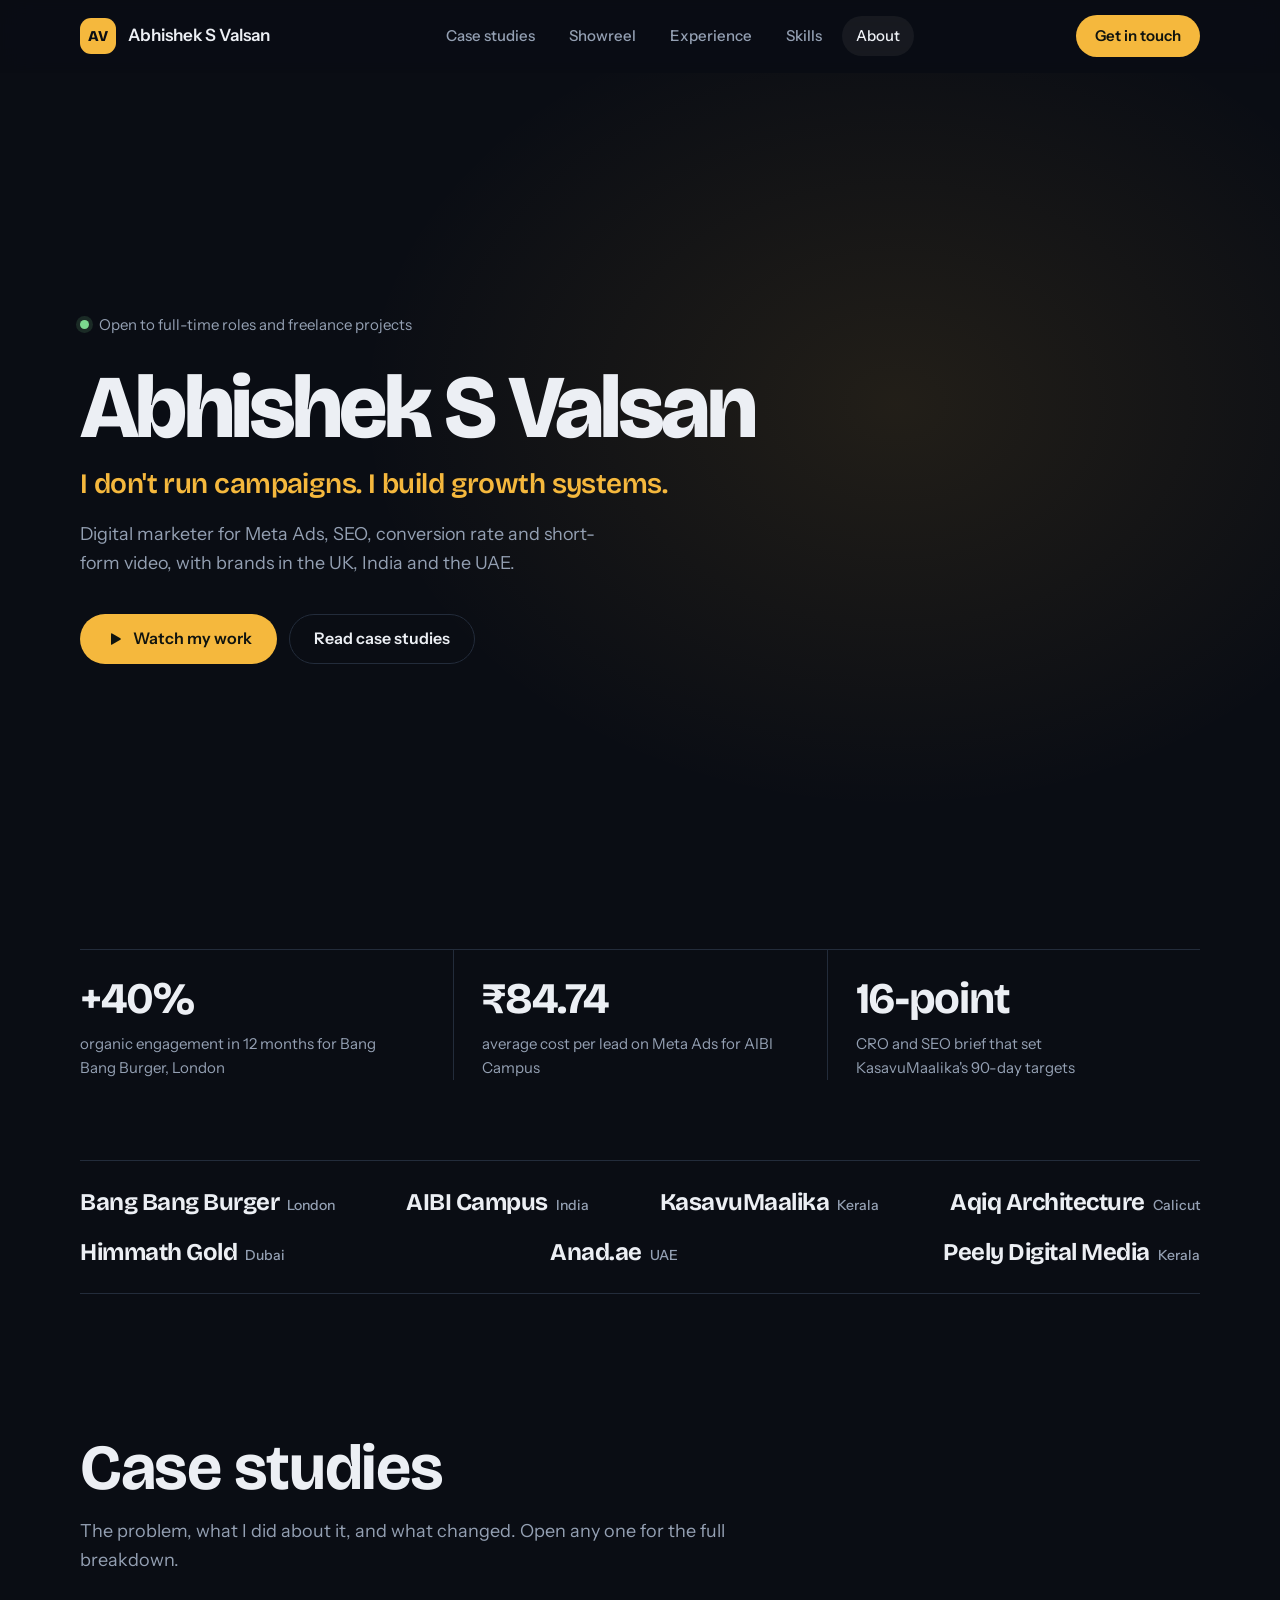
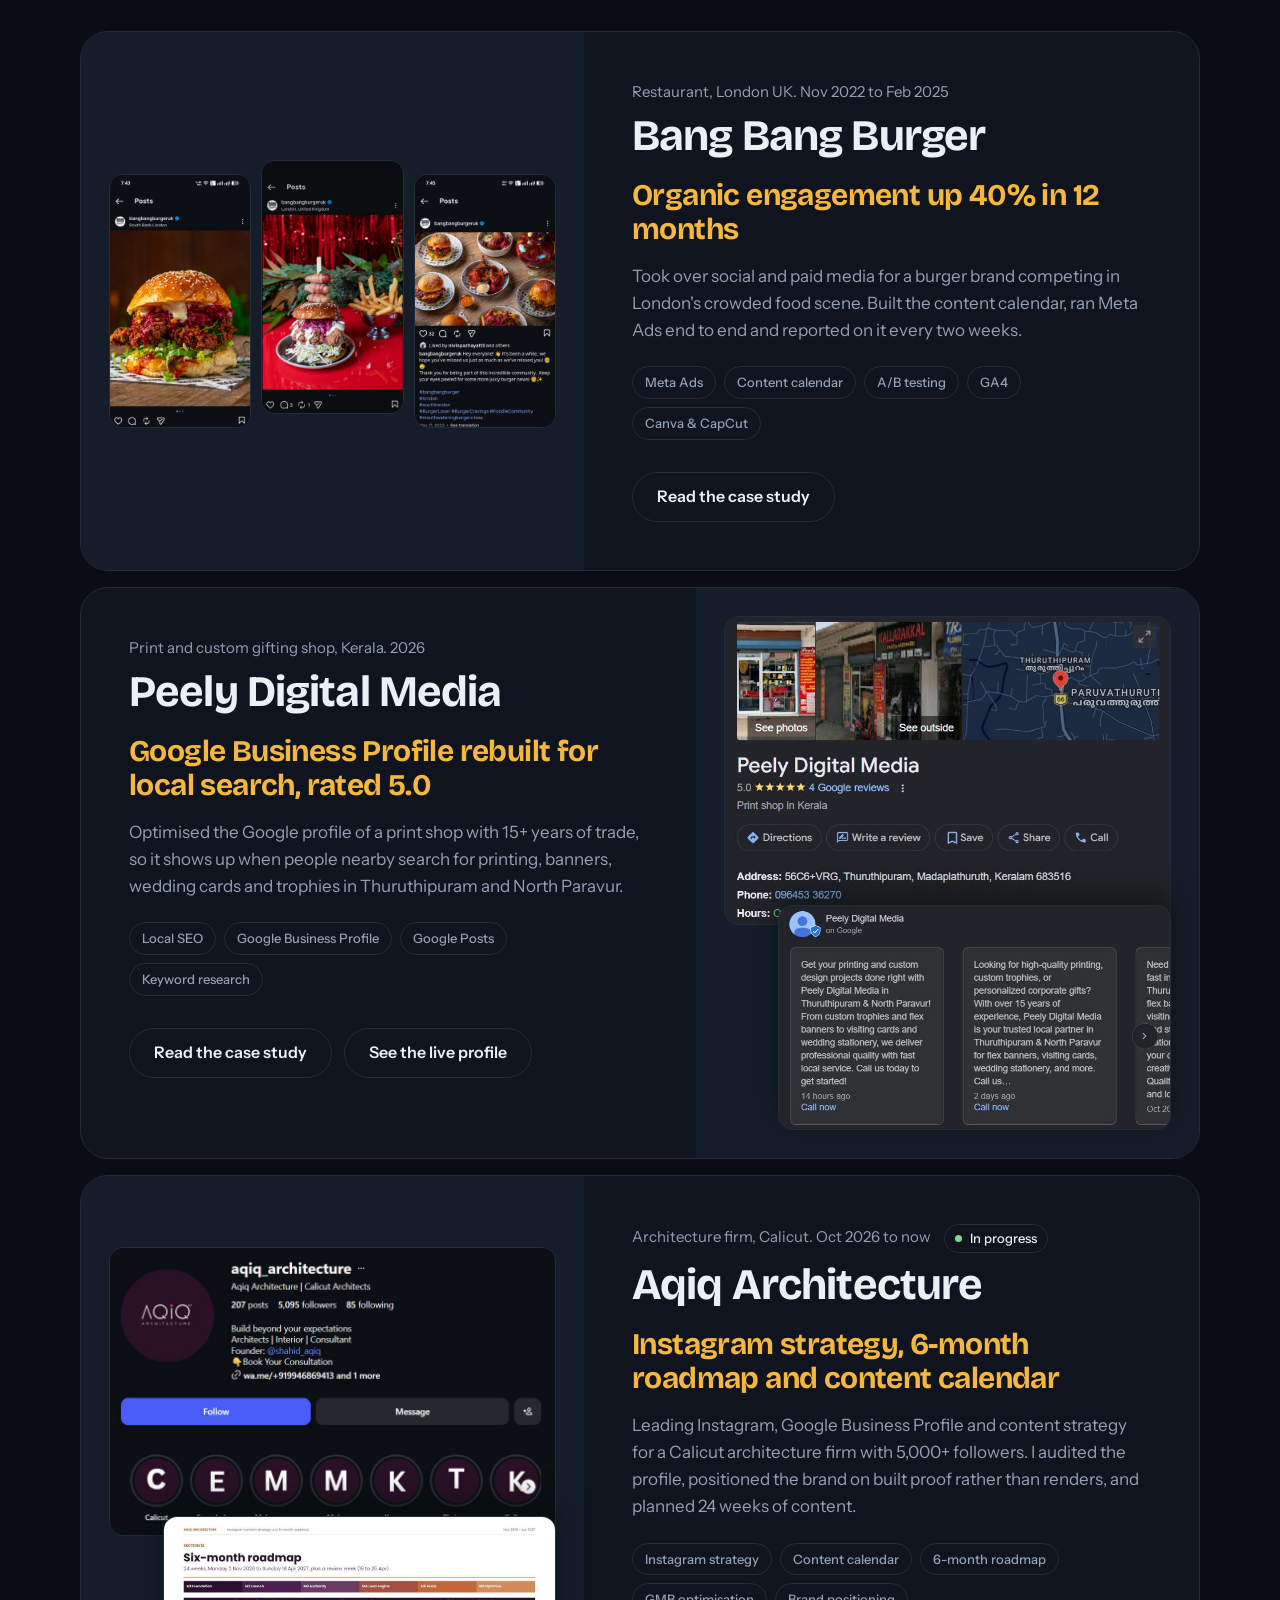
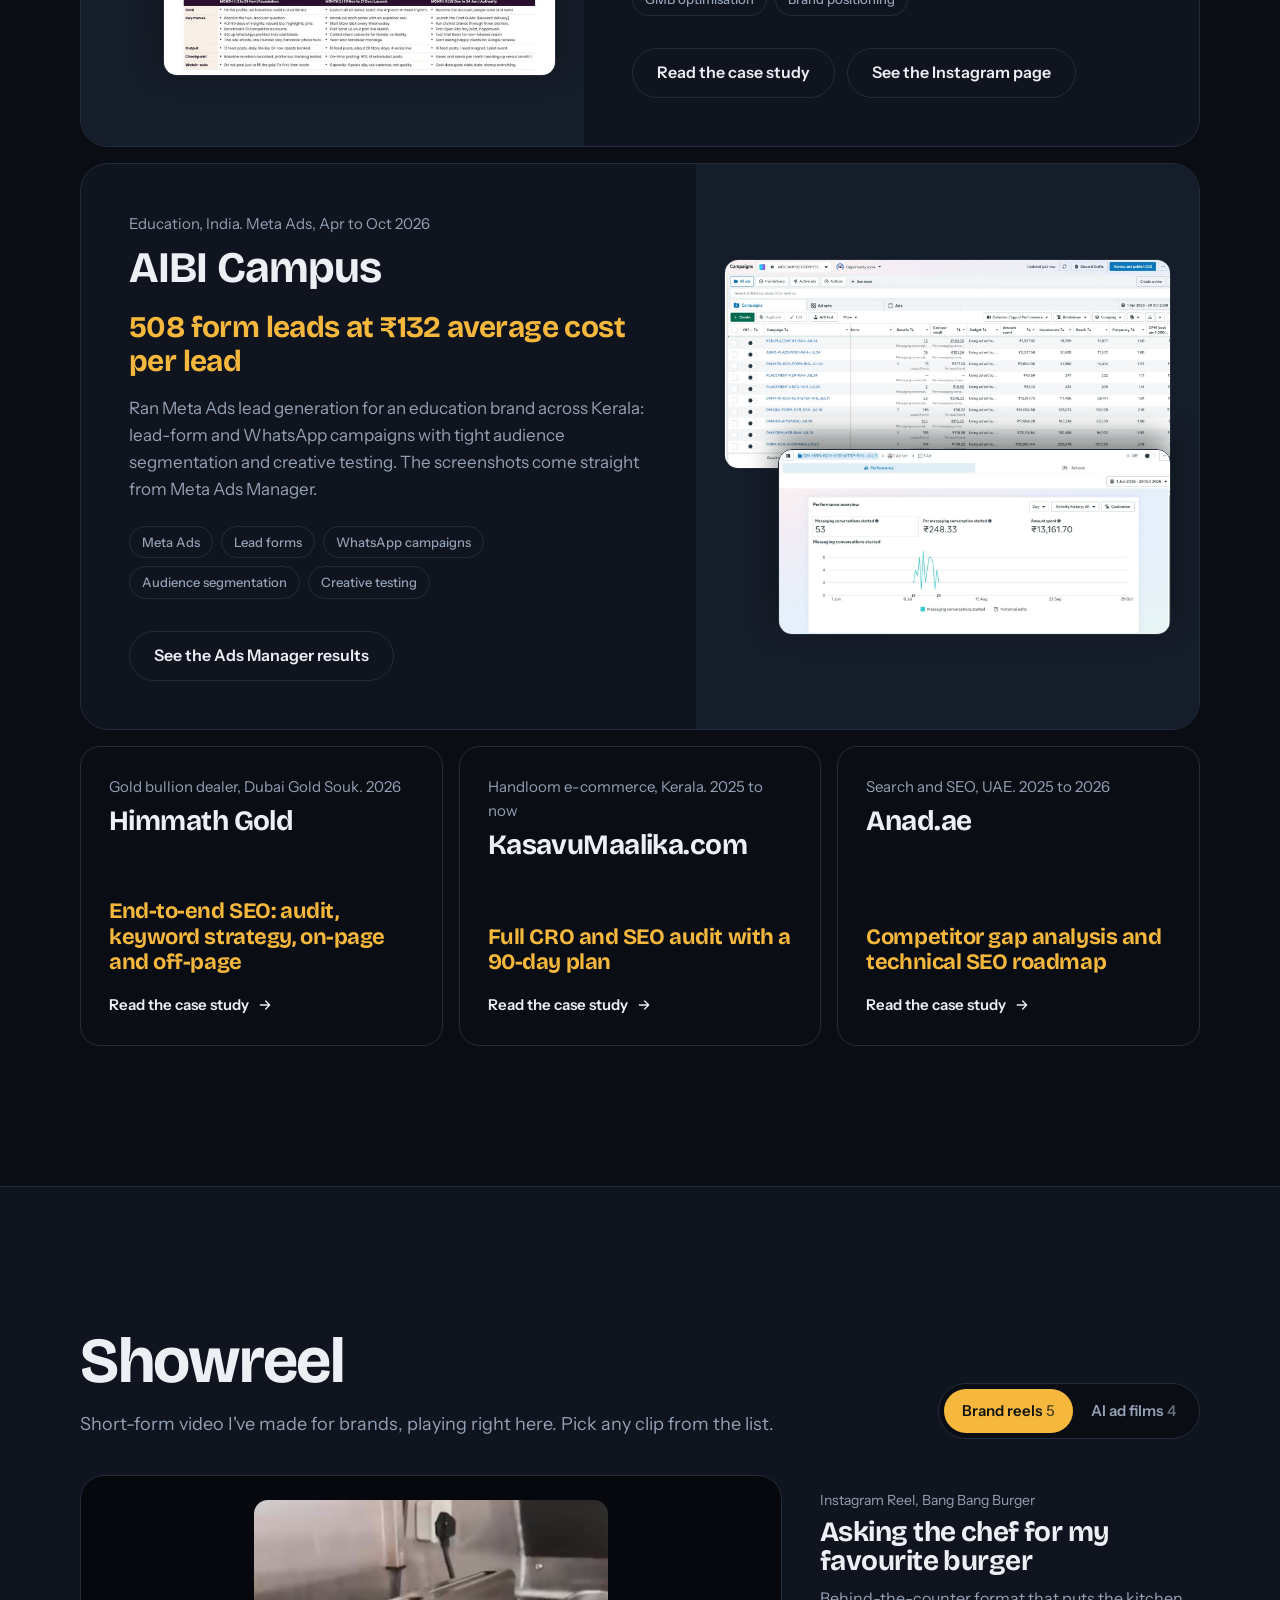
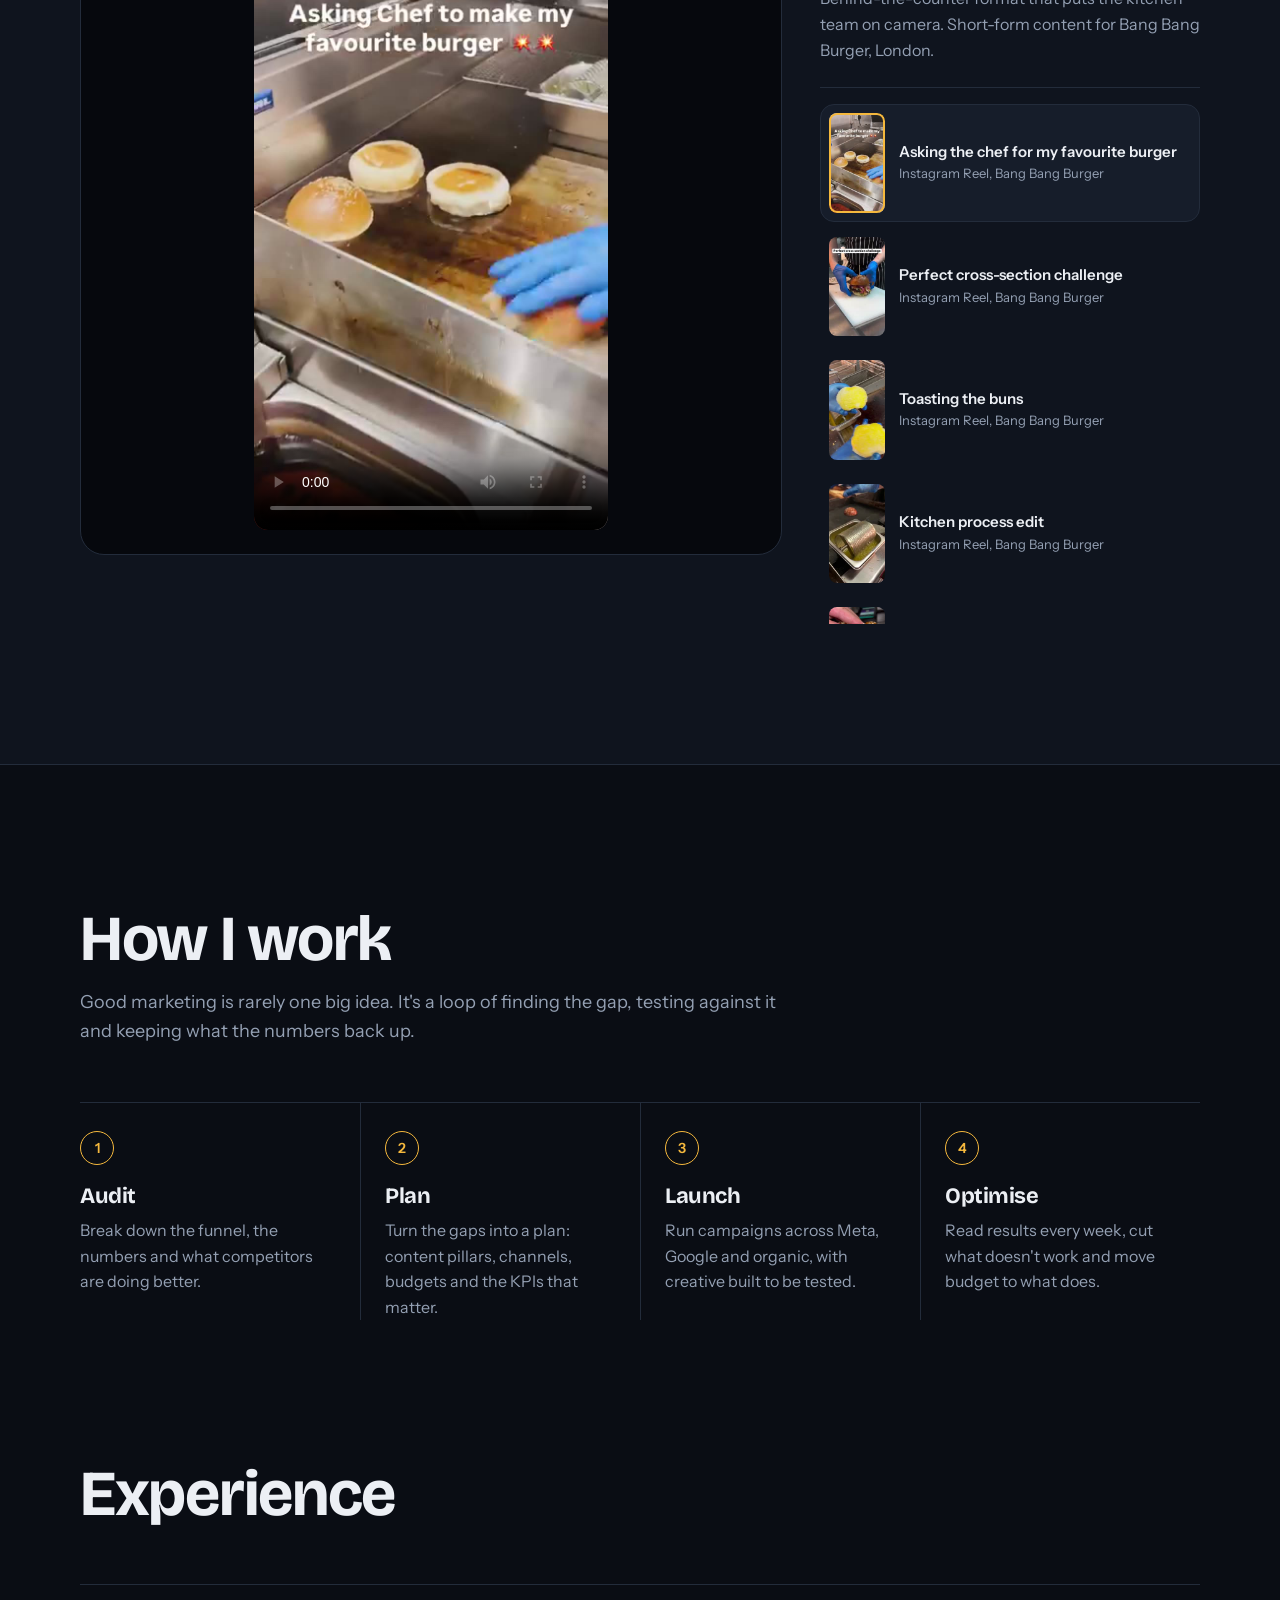
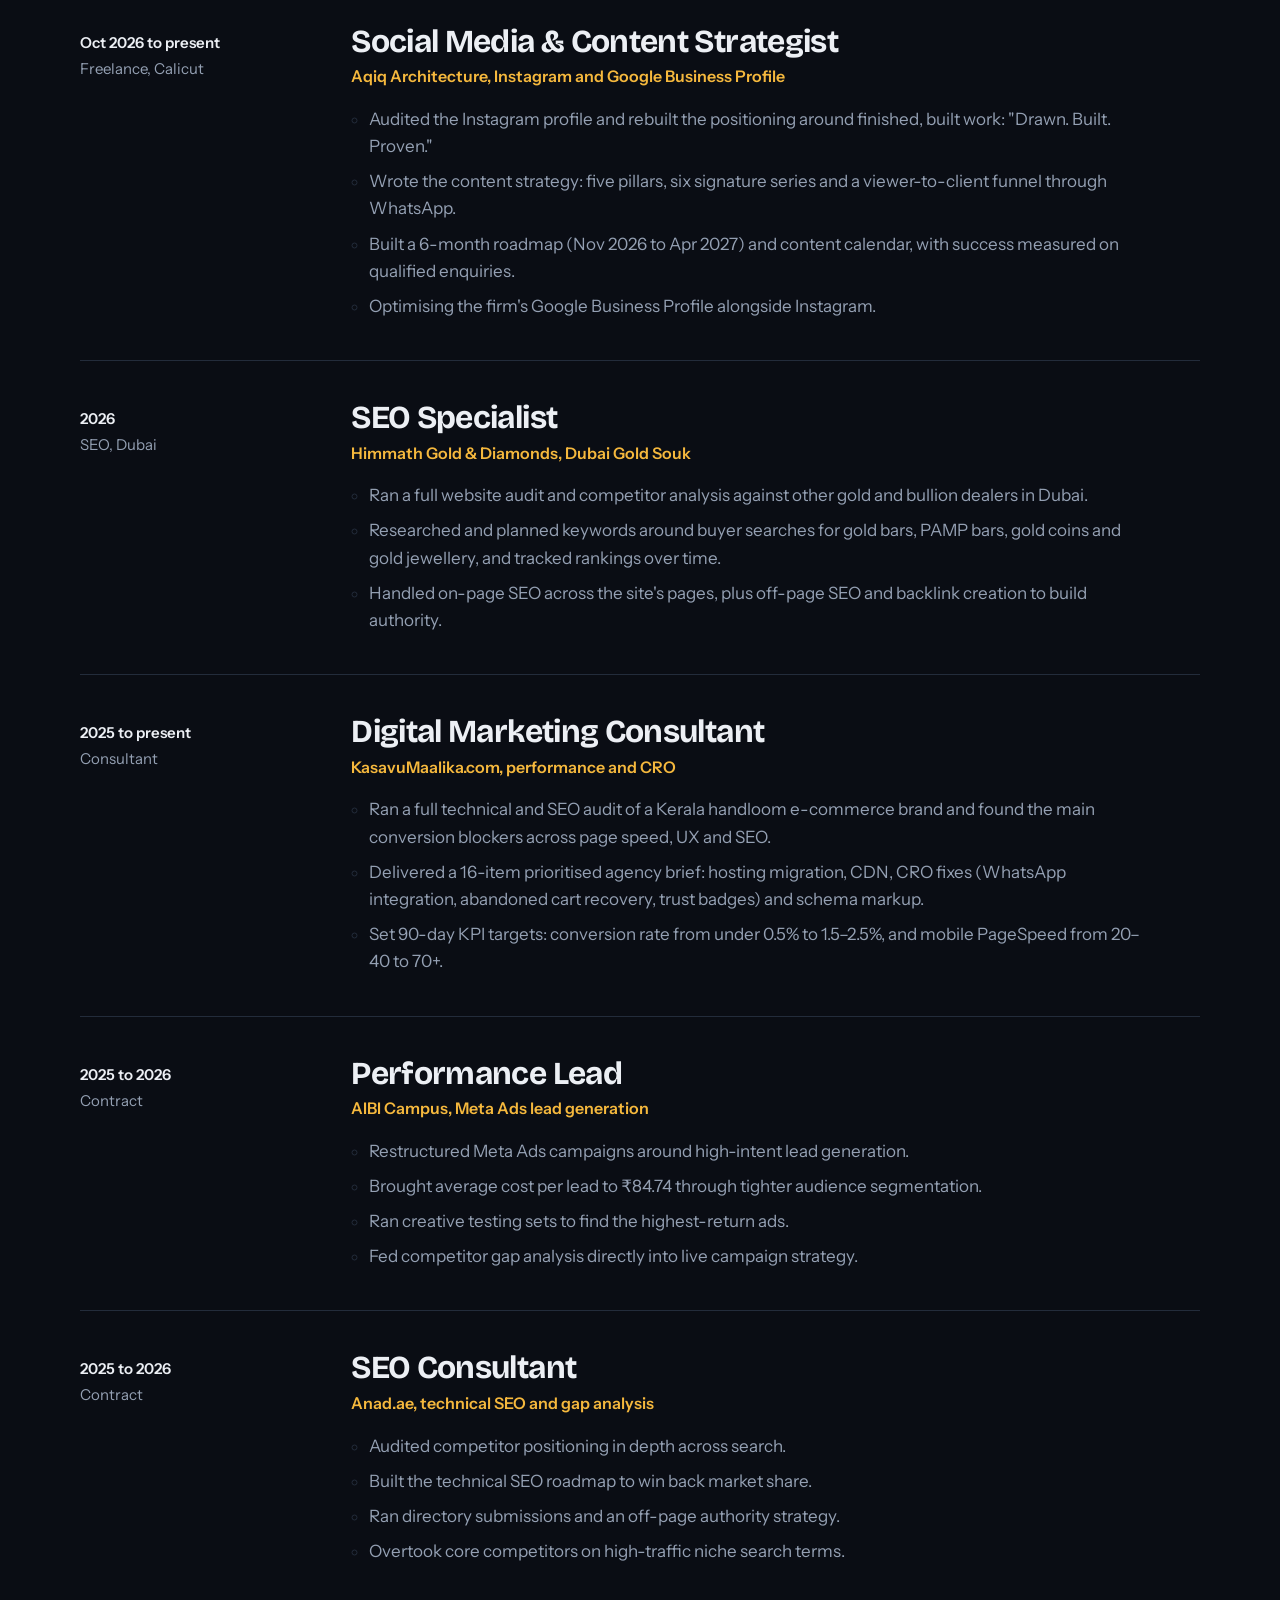
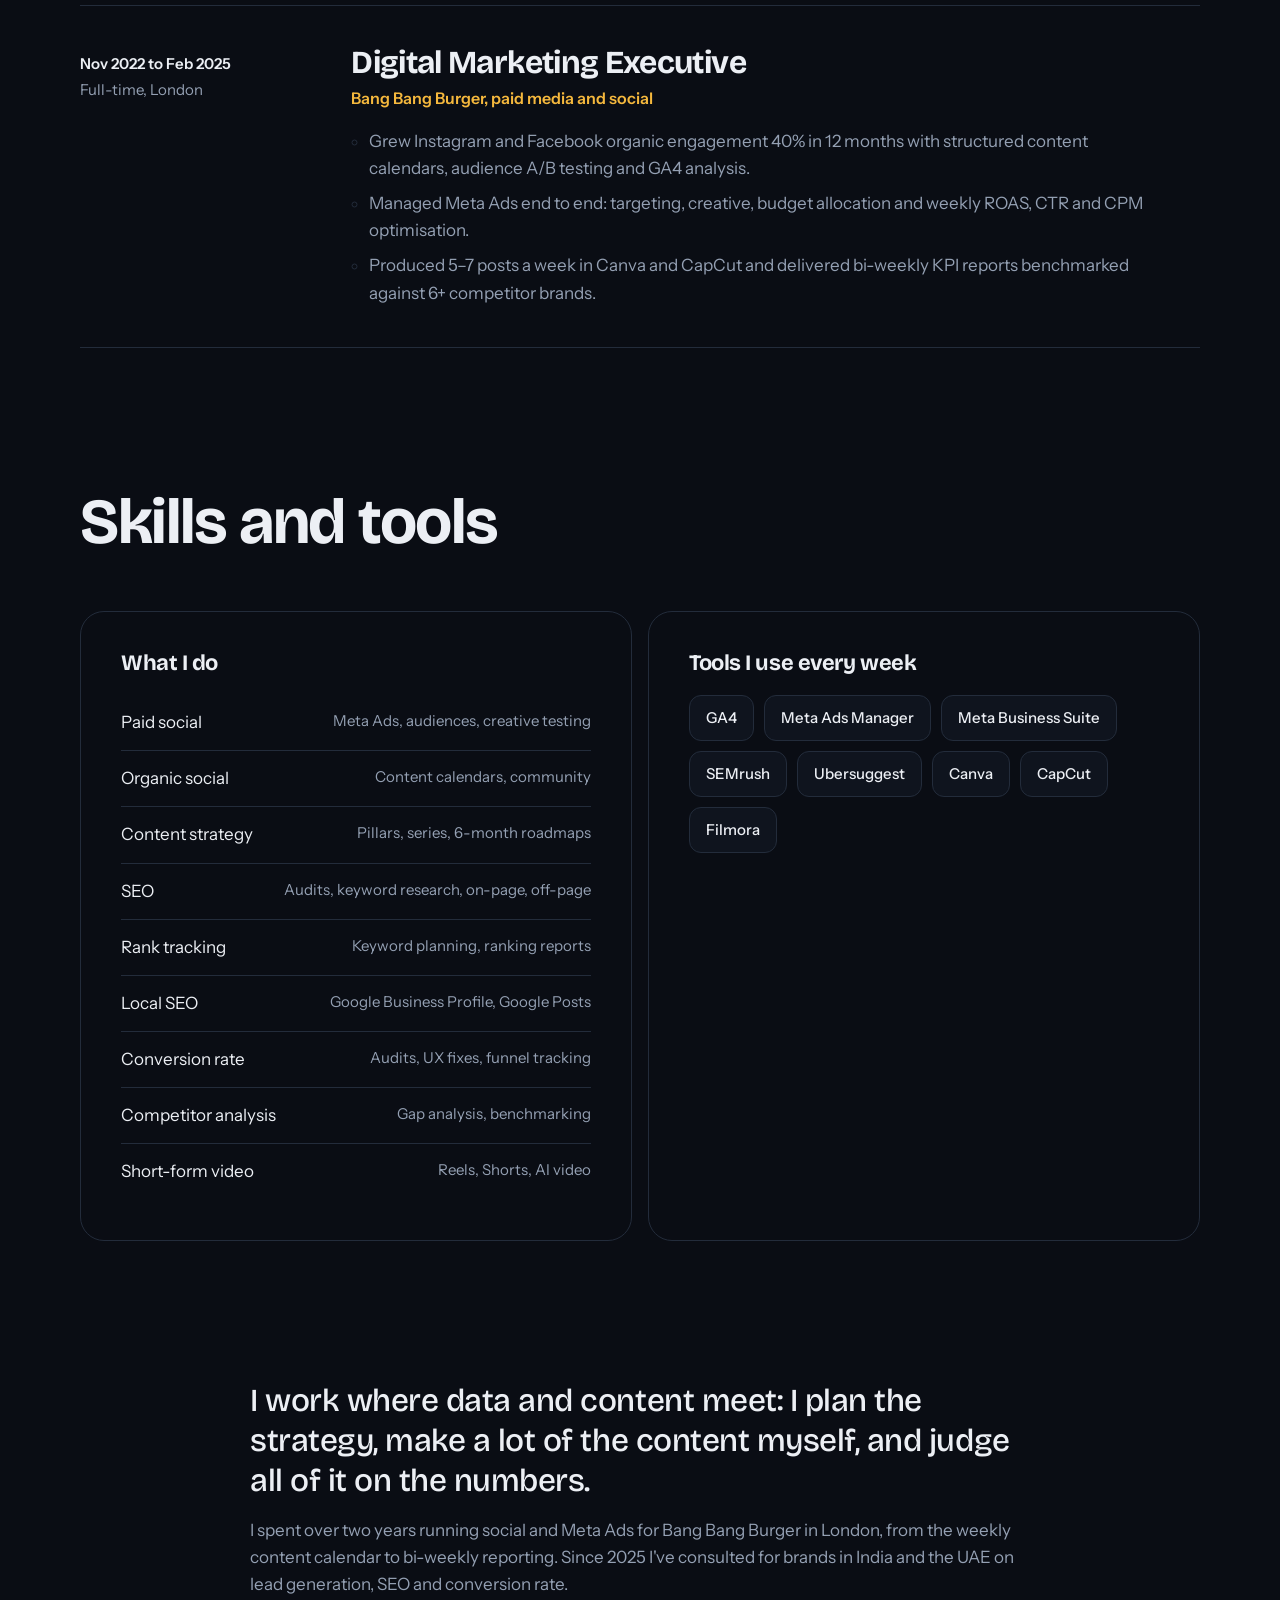
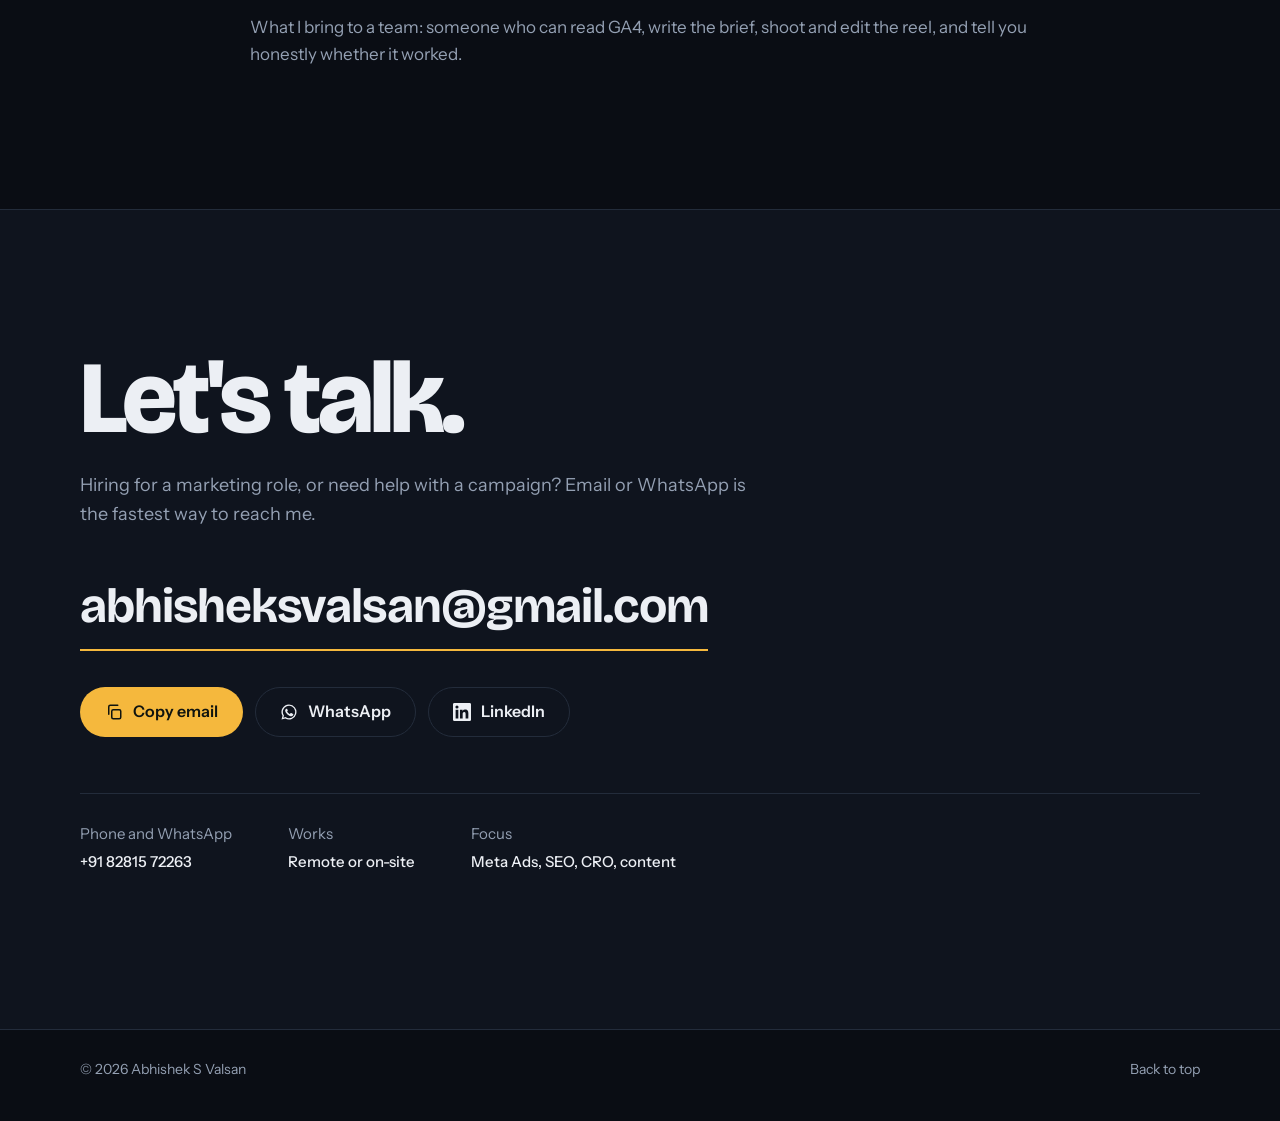
==== commit 17d7fa6c: "Add AIBI Campus Meta Ads results with Ads Manager screenshots Co-Authored-By: Claude Opus 5.5 <norep" ====
--- a/index.html
+++ b/index.html
@@ -160,7 +160,7 @@
 .shots-stack img{width:100%;height:auto;border-radius:14px;border:1px solid var(--line)}
 .shots-stack img + img{width:88%;justify-self:end;margin-top:-34px;box-shadow:0 -12px 30px rgba(4,12,9,.55)}
 .case-links{display:flex;flex-wrap:wrap;gap:12px;margin-top:32px}
-.case-row{display:grid;grid-template-columns:repeat(2,1fr);gap:16px;margin-top:16px}
+.case-row{display:grid;grid-template-columns:repeat(3,1fr);gap:16px;margin-top:16px}
 .case-card{display:flex;flex-direction:column;text-align:left;background:transparent;border:1px solid var(--line);border-radius:20px;padding:28px;min-height:300px;transition:border-color .25s,background .25s}
 .case-card:hover{border-color:var(--sage);background:rgba(239,234,223,.025)}
 .case-card h3{margin-top:8px}
@@ -277,6 +277,11 @@
 .dlg-shots.wide img{aspect-ratio:auto;height:auto}
 .dlg-shots.wide.single{grid-template-columns:1fr}
 .dlg-shots.wide.three img:first-child{grid-column:1/-1}
+.dlg-shots.stack{grid-template-columns:1fr;gap:22px}
+.dlg-shots figure{margin:0}
+.dlg-shots figure a{display:block}
+.dlg-shots figcaption{margin-top:10px;font-size:14px;color:var(--sage)}
+.dlg-shots figcaption a{color:var(--bone);text-underline-offset:3px;white-space:nowrap}
 .dlg-link{margin-top:24px}
 .dlg-sections{display:grid;grid-template-columns:1fr 1fr;gap:16px;margin-top:28px}
 .dlg-sections section{border:1px solid var(--line);border-radius:18px;padding:22px}
@@ -470,17 +475,28 @@
         </div>
       </article>
 
+      <article class="case-feature alt">
+        <div class="shots-stack">
+          <img src="img/aibi-campaigns.jpg" alt="Meta Ads Manager campaign table for AIBI Campus, 1 Apr to 29 Oct 2026: lead-form and WhatsApp campaigns with results, cost per result, spend, impressions and reach" width="1600" height="748" loading="lazy">
+          <img src="img/aibi-whatsapp.jpg" alt="Meta Ads Manager performance overview: 53 WhatsApp conversations started at ₹248.33 each, ₹13,161.70 spent" width="1288" height="604" loading="lazy">
+        </div>
+        <div class="case-body">
+          <p class="case-meta">Education, India. Meta Ads, Apr to Oct 2026</p>
+          <h3>AIBI Campus</h3>
+          <p class="case-outcome">508 form leads at ₹132 average cost per lead</p>
+          <p class="desc">Ran Meta Ads lead generation for an education brand across Kerala: lead-form and WhatsApp campaigns with tight audience segmentation and creative testing. The screenshots come straight from Meta Ads Manager.</p>
+          <ul class="tags"><li>Meta Ads</li><li>Lead forms</li><li>WhatsApp campaigns</li><li>Audience segmentation</li><li>Creative testing</li></ul>
+          <div class="case-links">
+            <button class="btn btn-ghost" data-case="aibi">See the Ads Manager results</button>
+          </div>
+        </div>
+      </article>
+
       <div class="case-row">
         <button class="case-card" data-case="himmath">
           <span class="case-meta">Gold bullion dealer, Dubai Gold Souk. 2026</span>
           <h3>Himmath Gold</h3>
           <span class="case-outcome">End-to-end SEO: audit, keyword strategy, on-page and off-page</span>
-          <span class="more">Read the case study <svg viewBox="0 0 24 24" fill="none" stroke="currentColor" stroke-width="2" stroke-linecap="round" stroke-linejoin="round" aria-hidden="true"><path d="M5 12h14M13 6l6 6-6 6"/></svg></span>
-        </button>
-        <button class="case-card" data-case="aibi">
-          <span class="case-meta">Education, India. 2025 to 2026</span>
-          <h3>AIBI Campus</h3>
-          <span class="case-outcome">₹84.74 average cost per lead</span>
           <span class="more">Read the case study <svg viewBox="0 0 24 24" fill="none" stroke="currentColor" stroke-width="2" stroke-linecap="round" stroke-linejoin="round" aria-hidden="true"><path d="M5 12h14M13 6l6 6-6 6"/></svg></span>
         </button>
         <button class="case-card" data-case="kasavu">
@@ -778,13 +794,19 @@
       tags:['Website audit','Competitor analysis','Keyword research','Keyword planning','On-page SEO','Off-page SEO','Backlinks','Rank tracking']
     },
     aibi: {
-      title:'AIBI Campus', meta:'Education, India. 2025 to 2026',
-      outcome:'₹84.74 average cost per lead',
-      problem:'Cost per lead on Meta Ads was high and audience targeting was too broad.',
-      strategy:'Campaigns built on competitor analysis, with precise interest-based targeting.',
-      execution:'Meta Ads management with custom audience segmentation and structured creative testing.',
-      result:'High-intent leads at an average cost of ₹84.74 per lead during the testing phase.',
-      tags:['Meta Ads','Lead generation','Audience segmentation','Creative testing']
+      title:'AIBI Campus', meta:'Education, India. Meta Ads, Apr to Oct 2026',
+      outcome:'508 form leads at ₹132 average cost per lead',
+      stack:true,
+      localShots:[
+        ['img/aibi-campaigns.jpg','Meta Ads Manager campaign table for AIBI Campus, 1 Apr to 29 Oct 2026','Campaign results, 1 Apr to 29 Oct 2026: lead-form and WhatsApp campaigns with cost per result, spend, impressions and reach.'],
+        ['img/aibi-whatsapp.jpg','Performance overview of a WhatsApp campaign: 53 conversations at ₹248.33 each','WhatsApp campaign: 53 messaging conversations started, ₹13,161.70 spent.'],
+        ['img/aibi-leadform.jpg','Performance overview of a lead-form campaign: 49 leads at ₹207.10 each','Lead-form campaign, 29 Sep to 28 Oct 2026: 49 leads at ₹207.10 each, ₹10,147.83 spent.']
+      ],
+      problem:'Cost per lead on Meta Ads was high and audience targeting was too broad for an education brand recruiting students across Kerala.',
+      strategy:'Split spend between instant lead forms and click-to-WhatsApp campaigns, with campaigns built on competitor analysis and precise interest-based targeting.',
+      execution:'End-to-end Meta Ads management: custom audience segmentation, separate Kerala and placement campaigns, and structured creative testing to find the highest-return ads.',
+      result:'Across the four lead-form campaigns shown, 508 leads at an average ₹131.59 per lead, with the best campaign at ₹96.32. Five WhatsApp campaigns started 242 conversations at an average ₹144.80. During the testing phase, cost per lead reached ₹84.74.',
+      tags:['Meta Ads','Lead forms','WhatsApp campaigns','Audience segmentation','Creative testing']
     },
     peely: {
       title:'Peely Digital Media', meta:'Print and custom gifting shop, Kerala. 2026',
@@ -916,7 +938,7 @@
     $('#dlg-title').textContent = c.title;
     $('#dlg-meta').textContent = c.meta;
     let shots = c.shots ? `<div class="dlg-shots">${c.shots.map((file, i) => `<img src="${file}" alt="Instagram post ${i + 1} for ${esc(c.title)}" loading="lazy">`).join('')}</div>` : '';
-    if (c.localShots) shots = `<div class="dlg-shots wide${c.localShots.length === 1 ? ' single' : ''}${c.localShots.length === 3 ? ' three' : ''}">${c.localShots.map(([src, alt]) => `<img src="${src}" alt="${esc(alt)}">`).join('')}</div>`;
+    if (c.localShots) shots = `<div class="dlg-shots wide${c.stack ? ' stack' : c.localShots.length === 1 ? ' single' : c.localShots.length === 3 ? ' three' : ''}">${c.localShots.map(([src, alt, cap]) => cap ? `<figure><a href="${src}" target="_blank" rel="noopener" title="Open full size"><img src="${src}" alt="${esc(alt)}"></a><figcaption>${esc(cap)} <a href="${src}" target="_blank" rel="noopener">Open full size</a></figcaption></figure>` : `<img src="${src}" alt="${esc(alt)}">`).join('')}</div>`;
     const link = c.link ? `<p class="dlg-link"><a class="btn btn-ghost" href="${c.link[0]}" target="_blank" rel="noopener">${esc(c.link[1])}</a></p>` : '';
     const block = (h, t) => `<section><h4>${h}</h4><p>${esc(t)}</p></section>`;
     $('#dlg-body').innerHTML = `
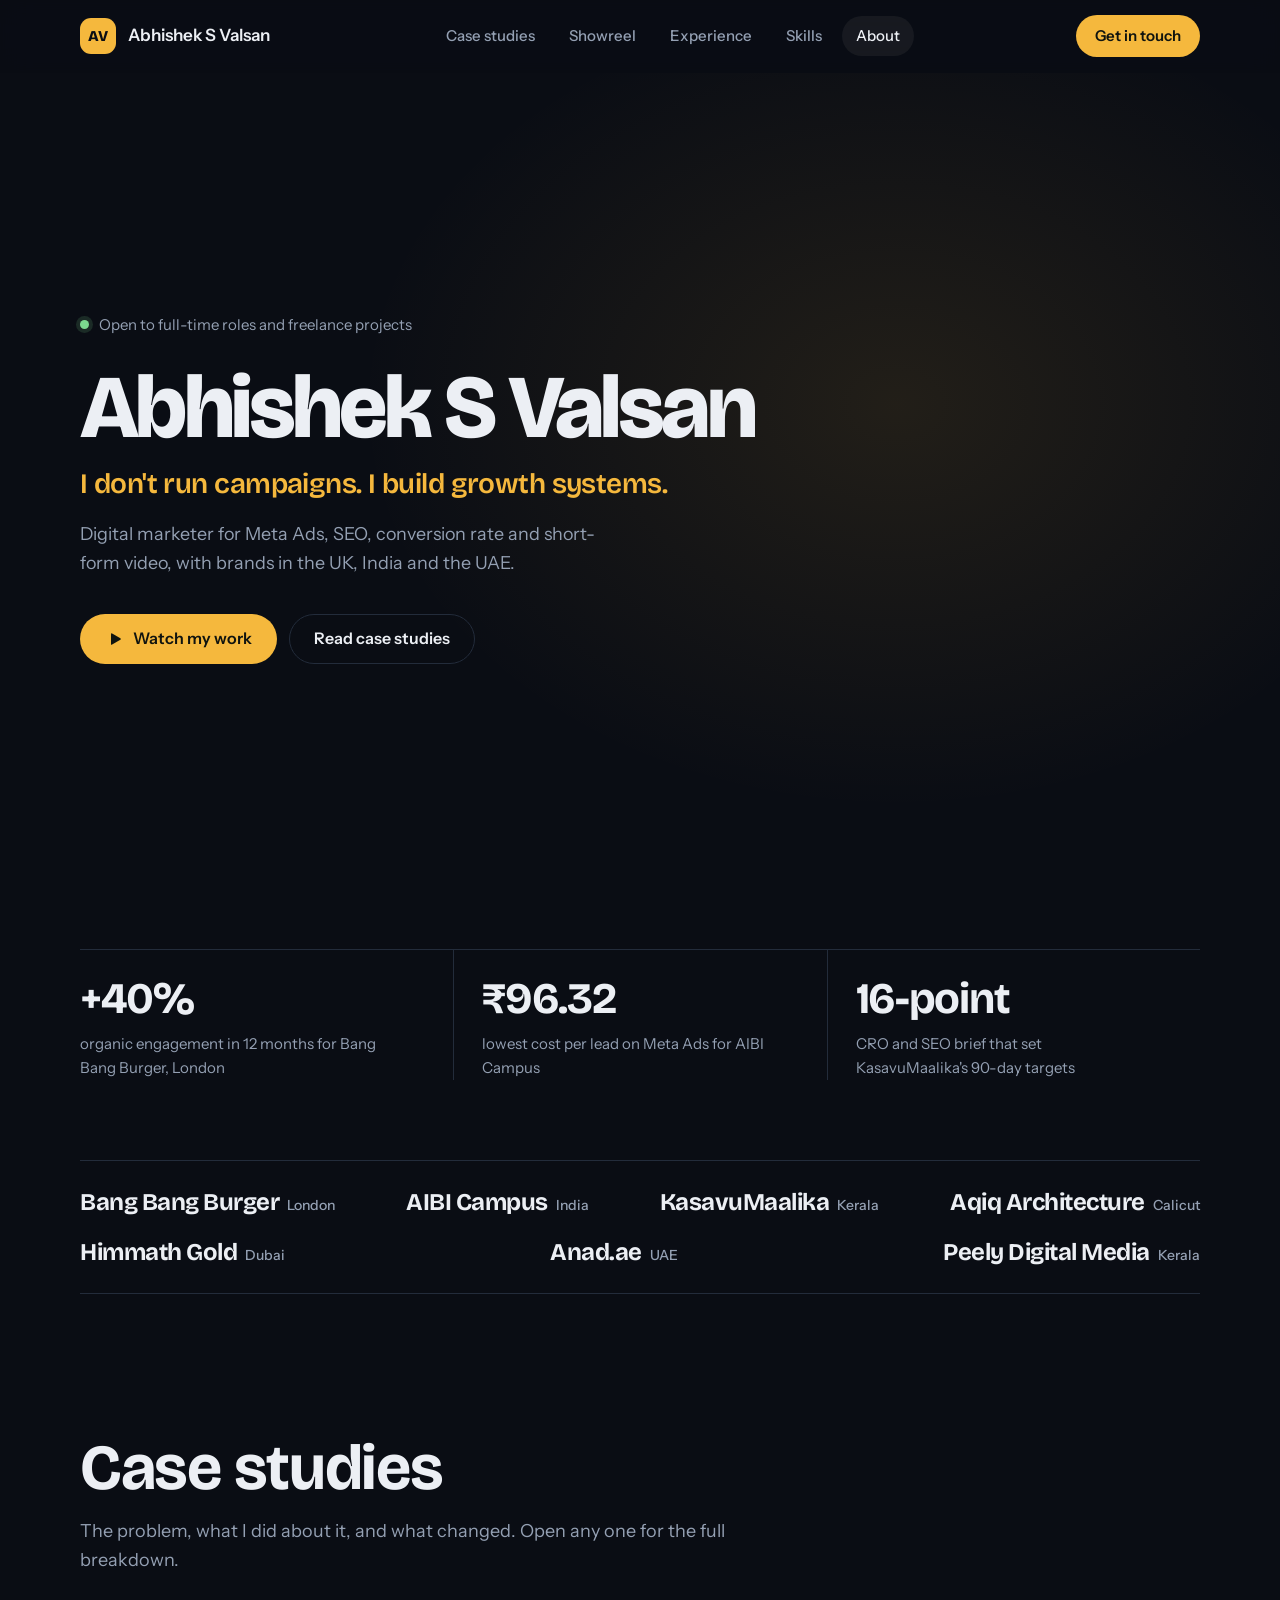
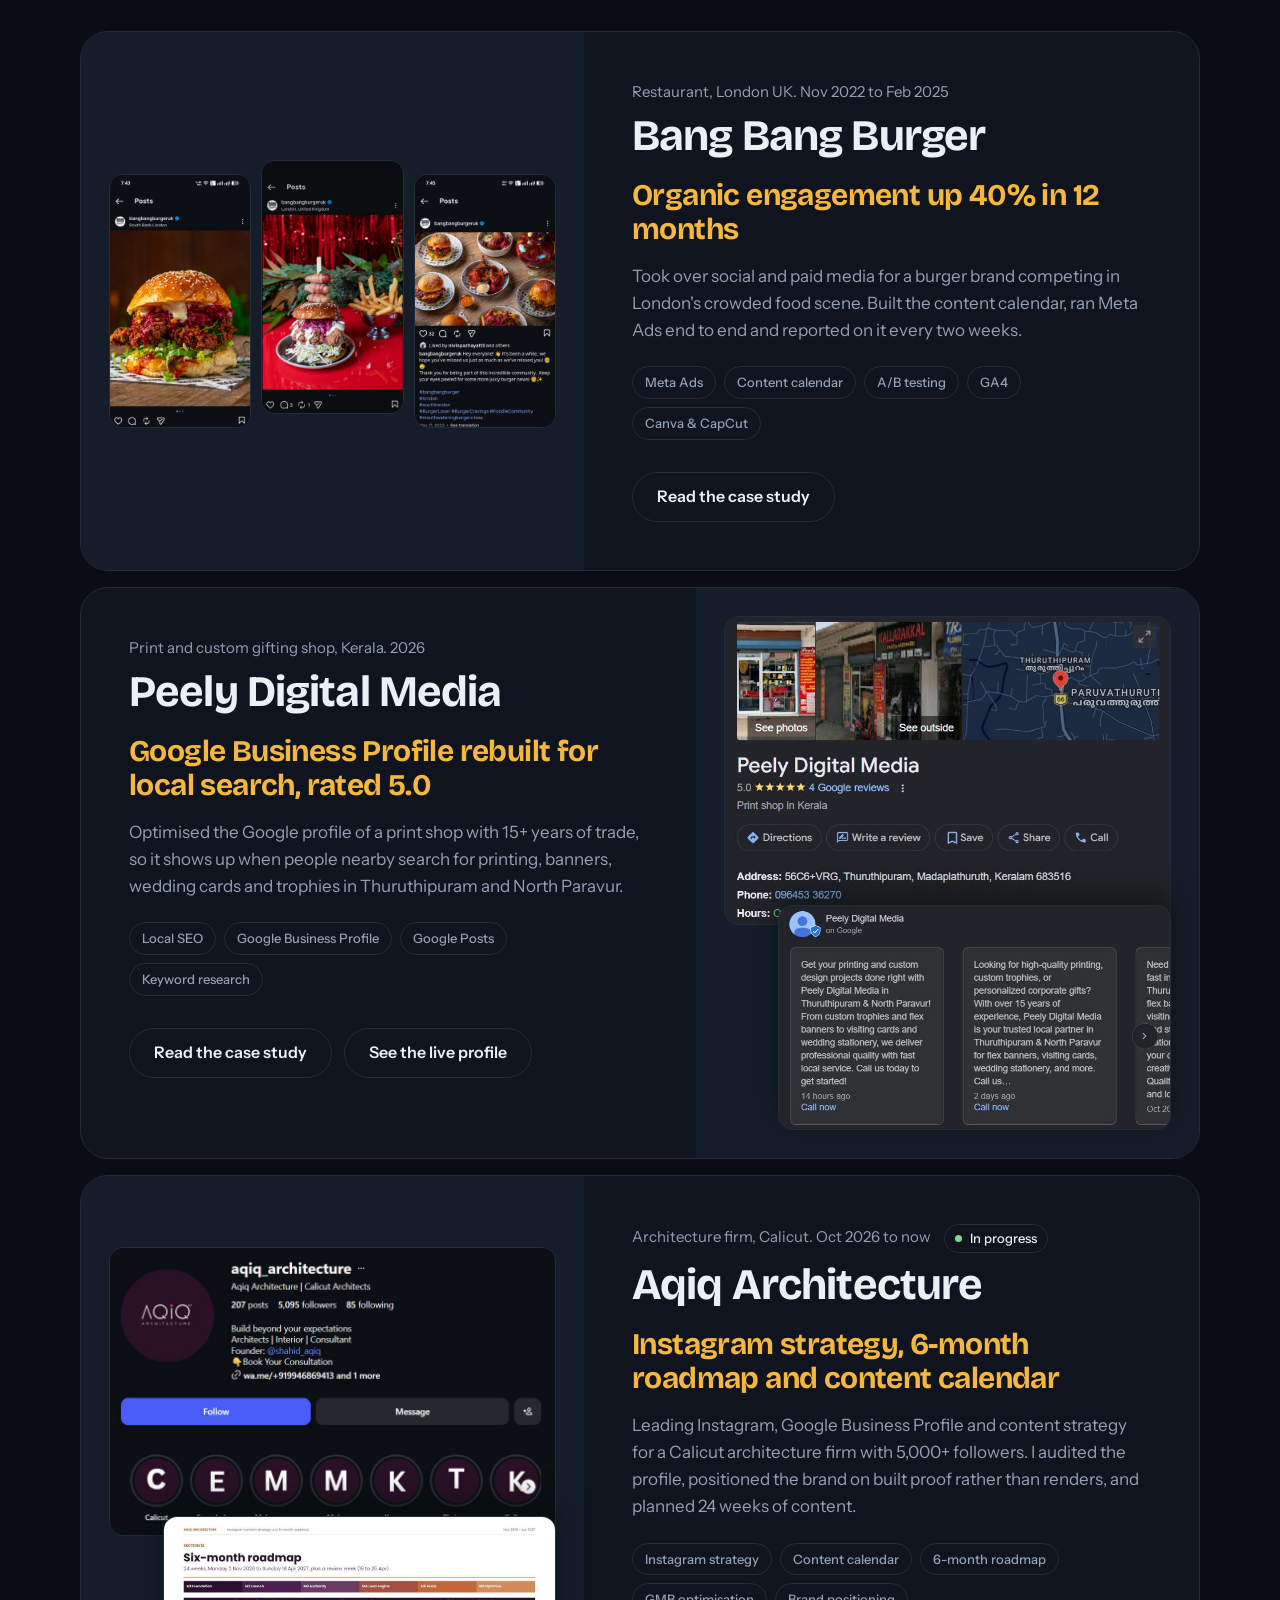
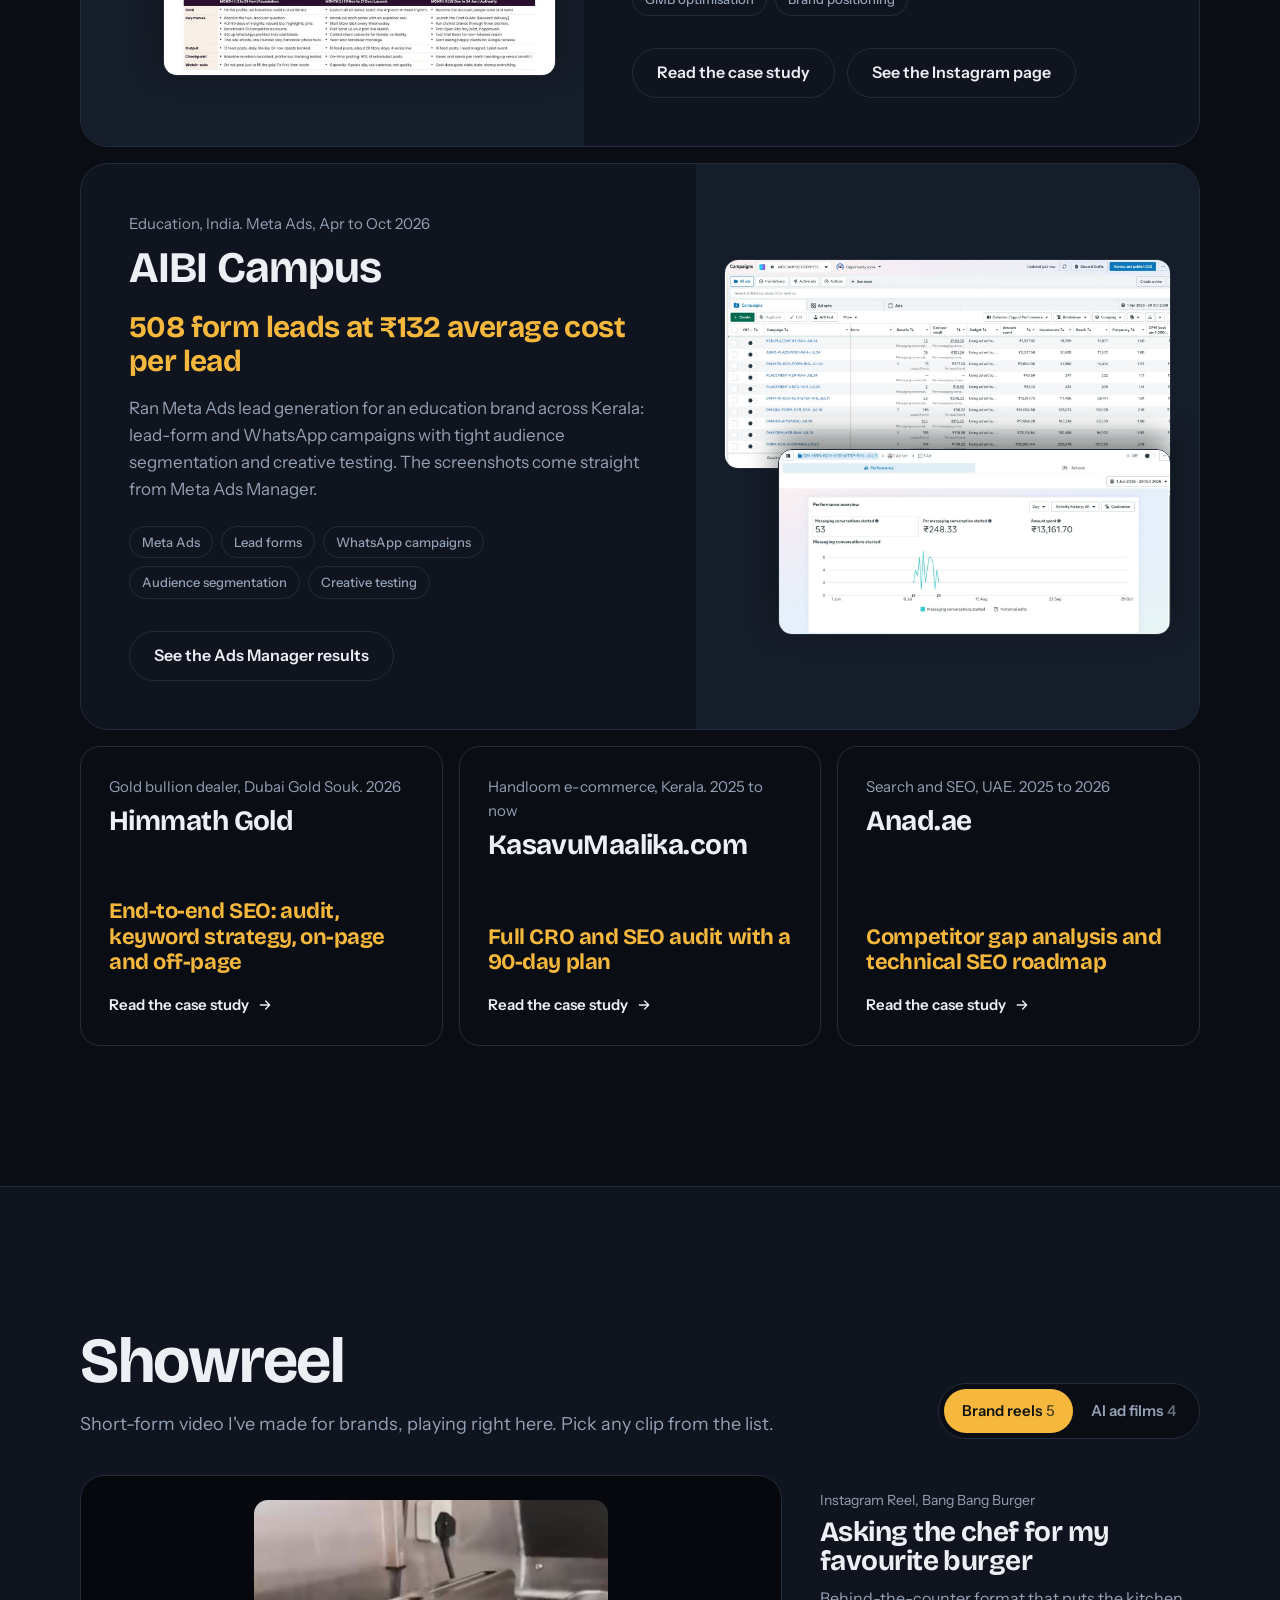
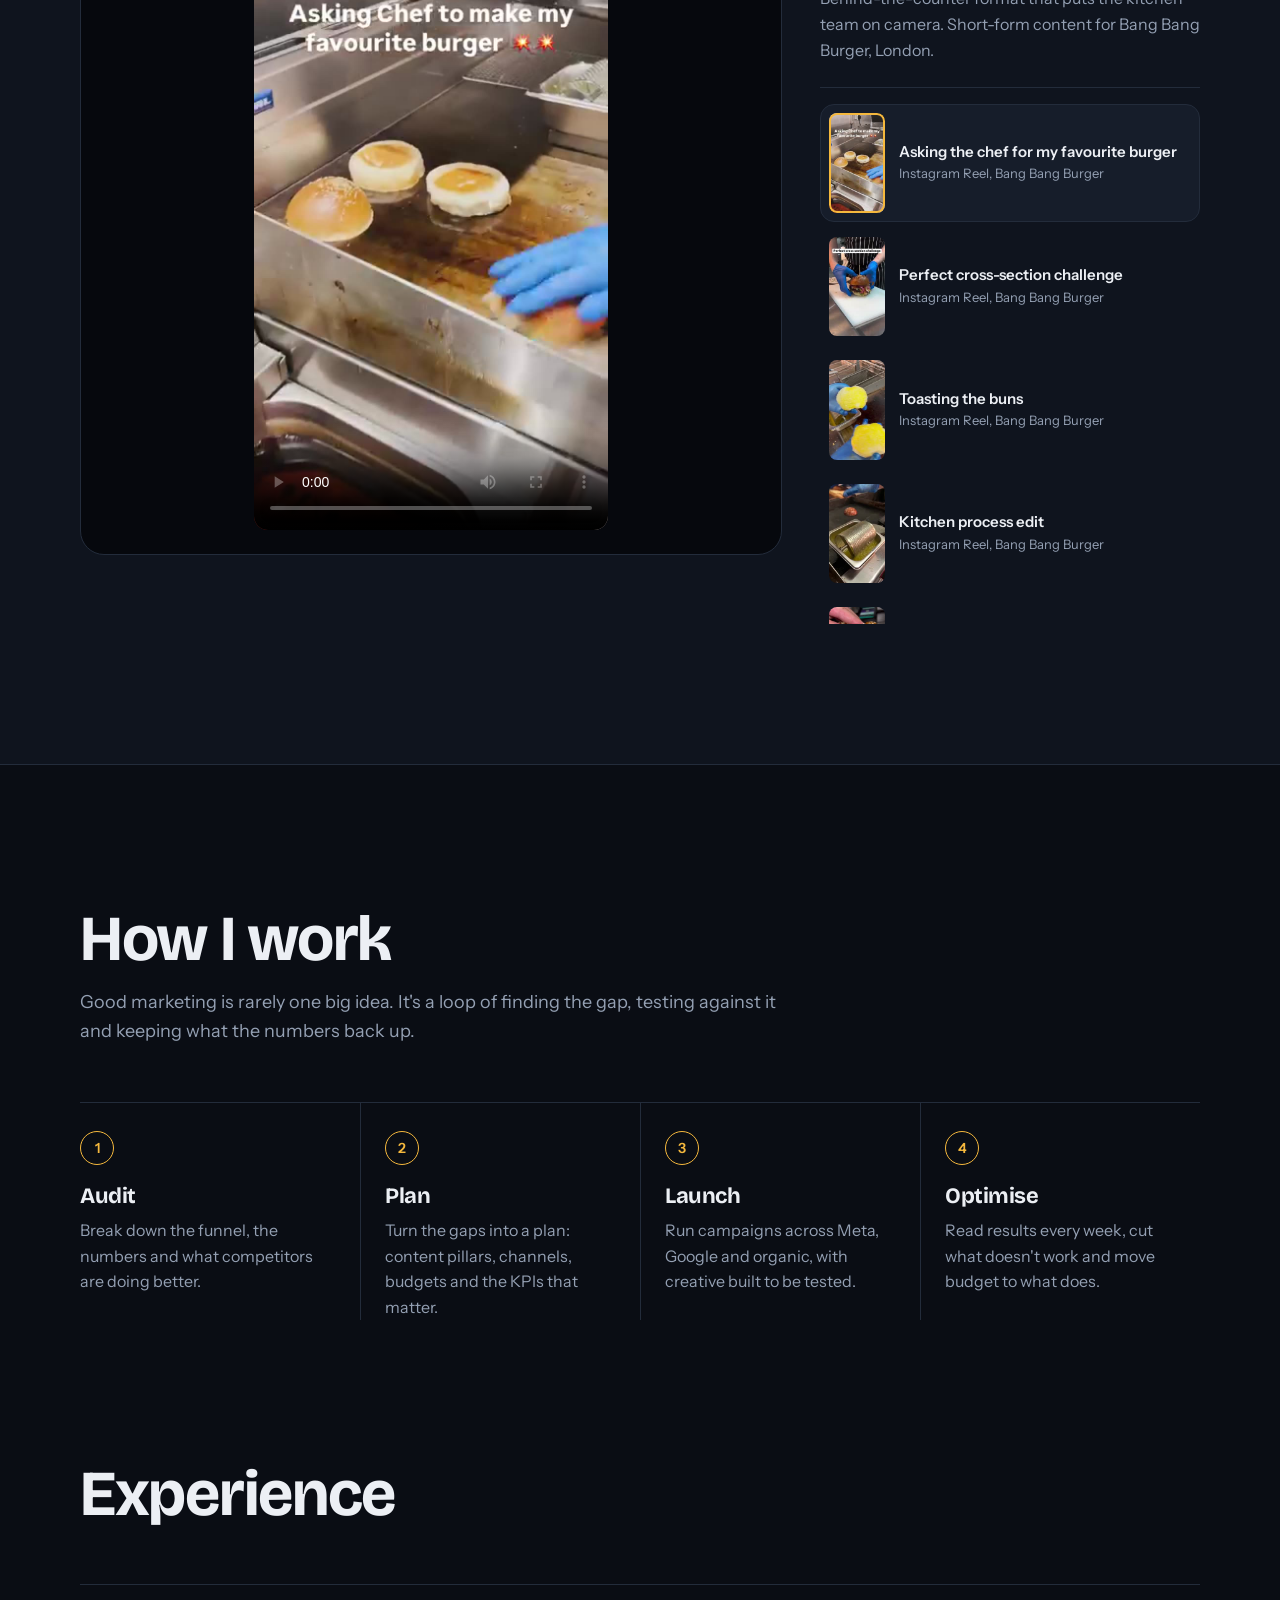
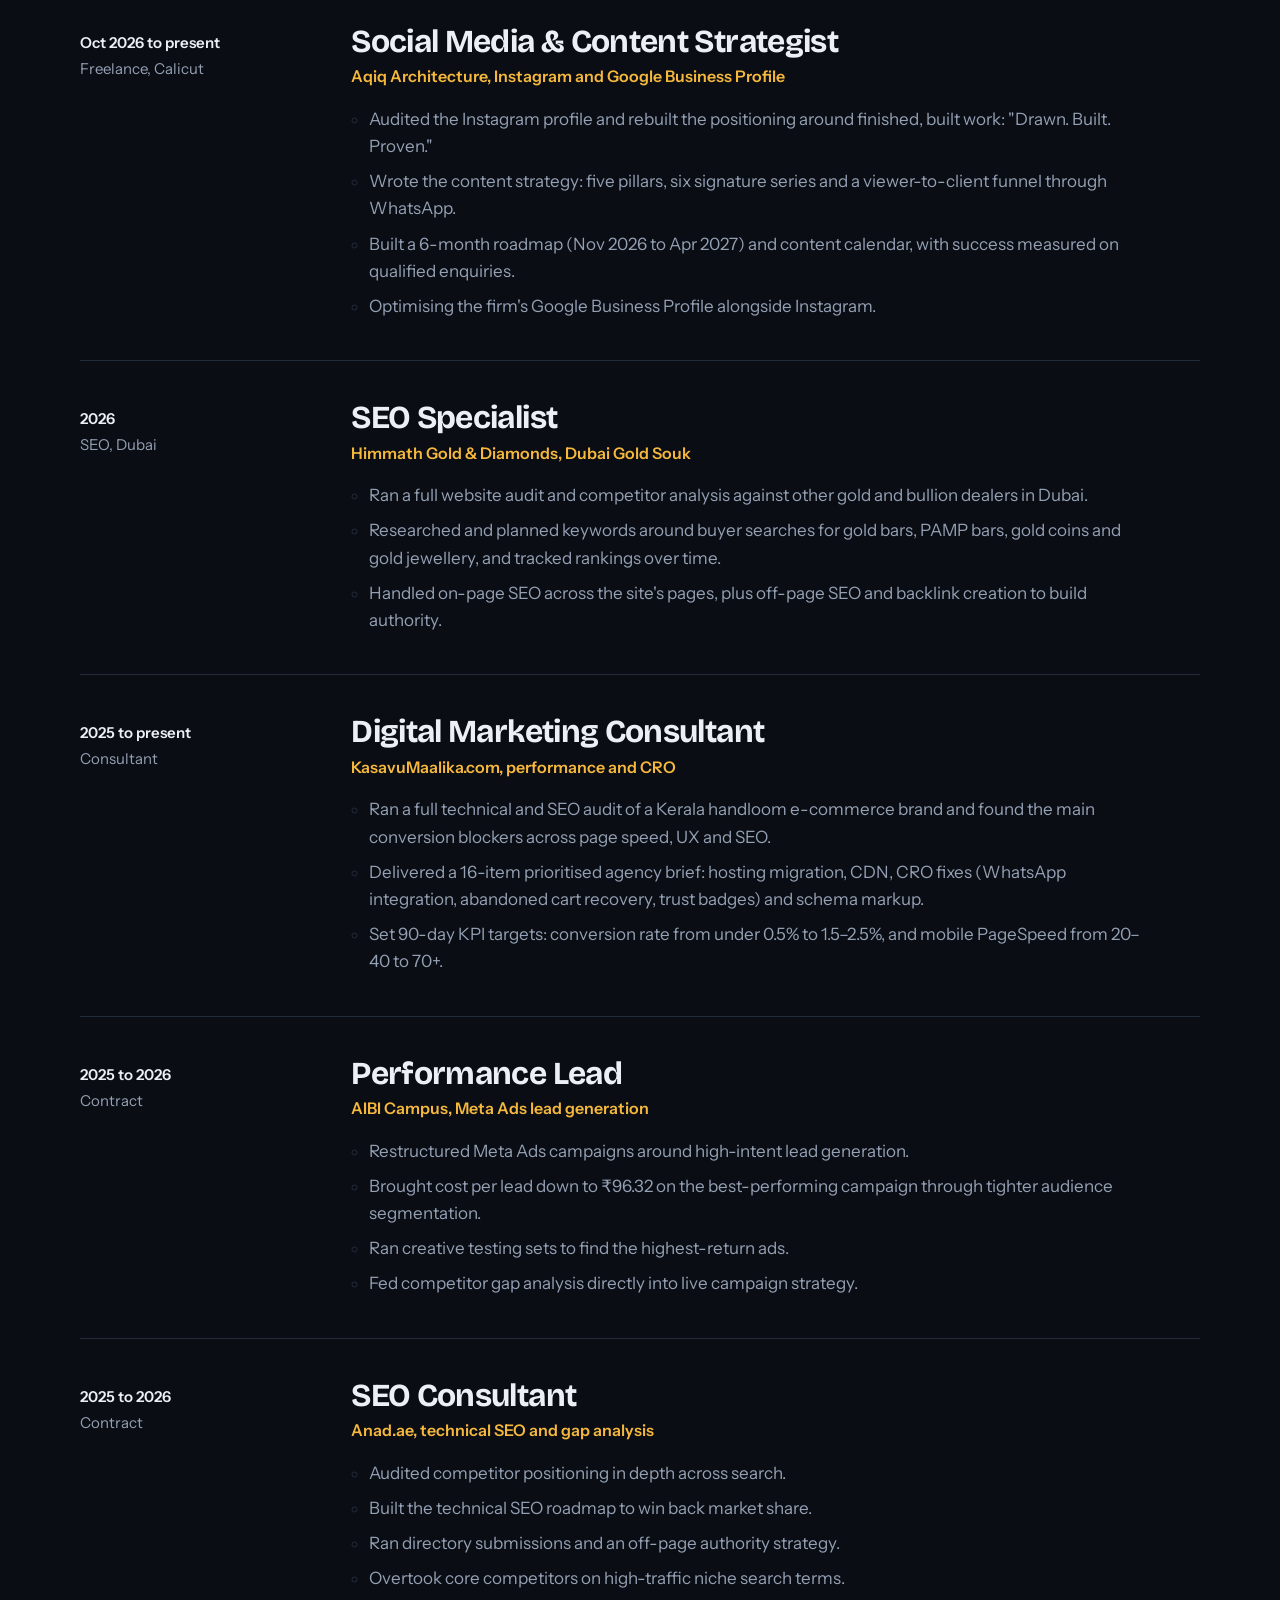
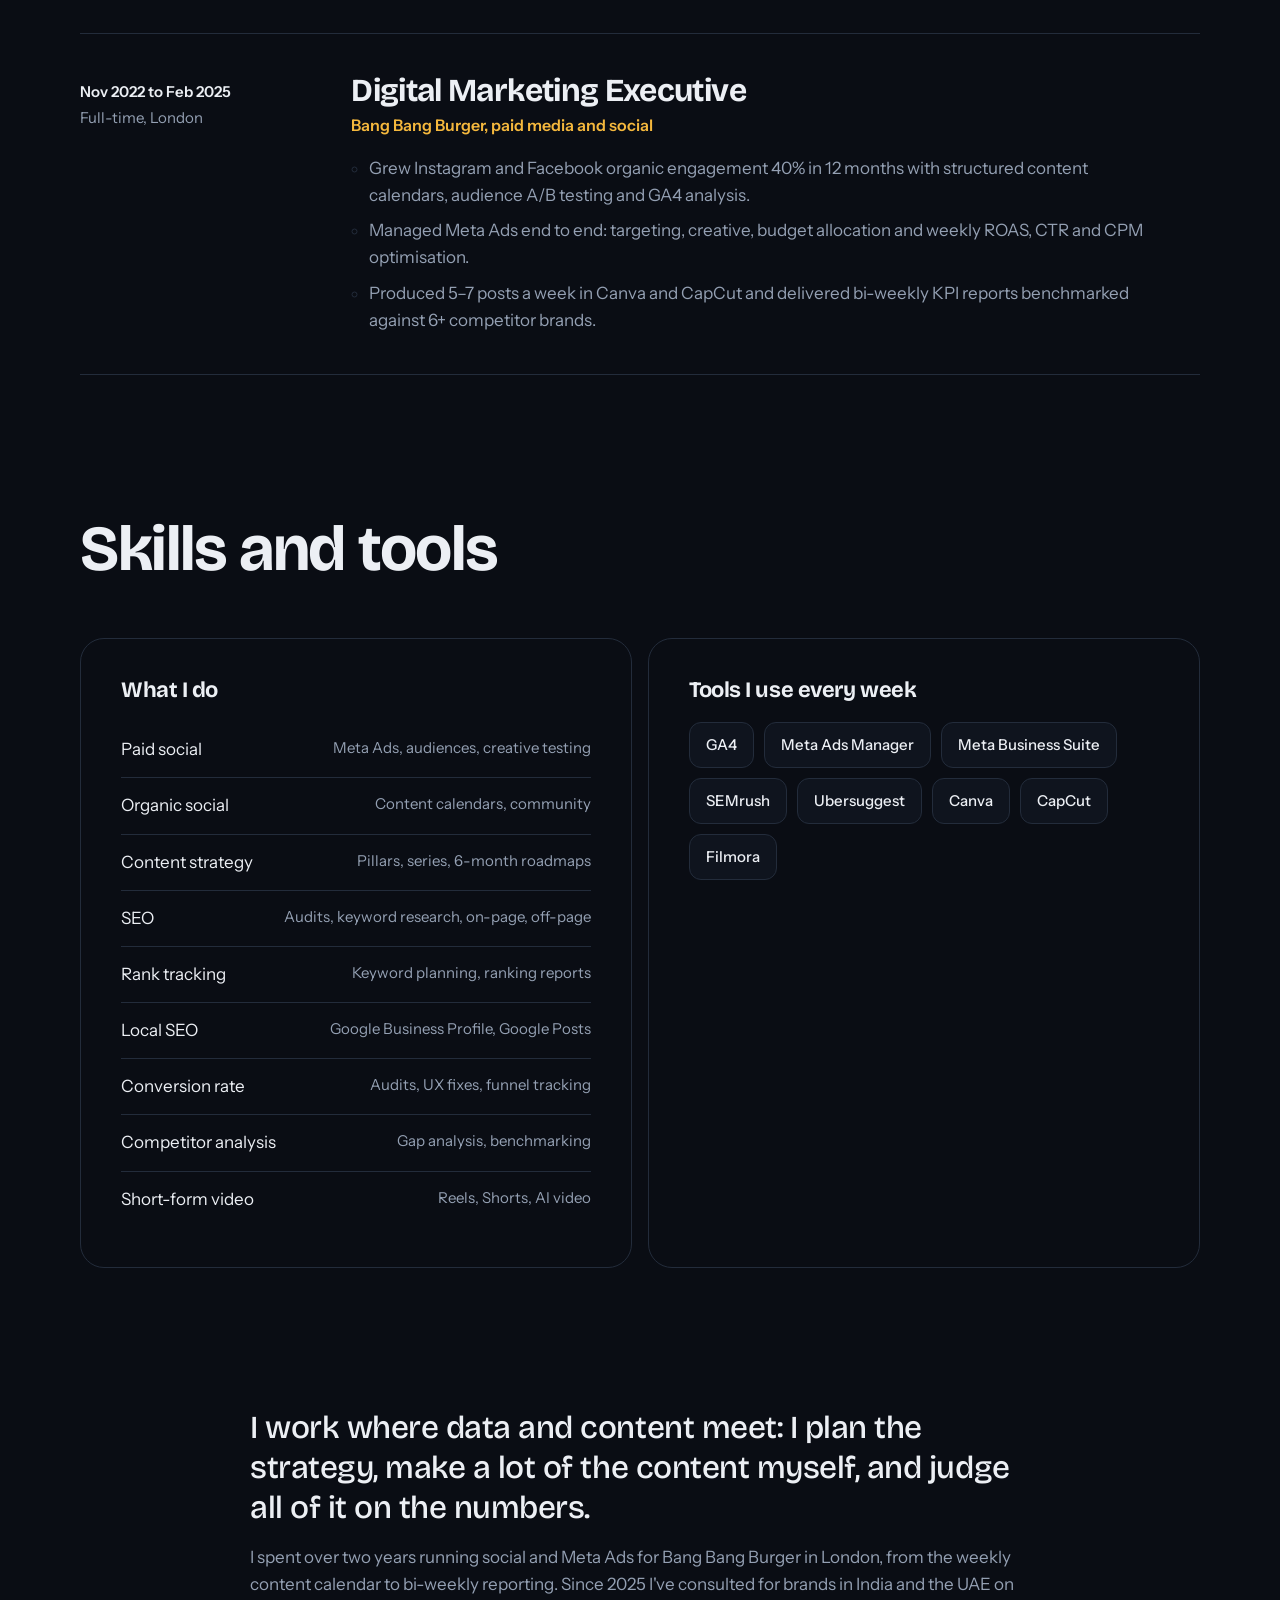
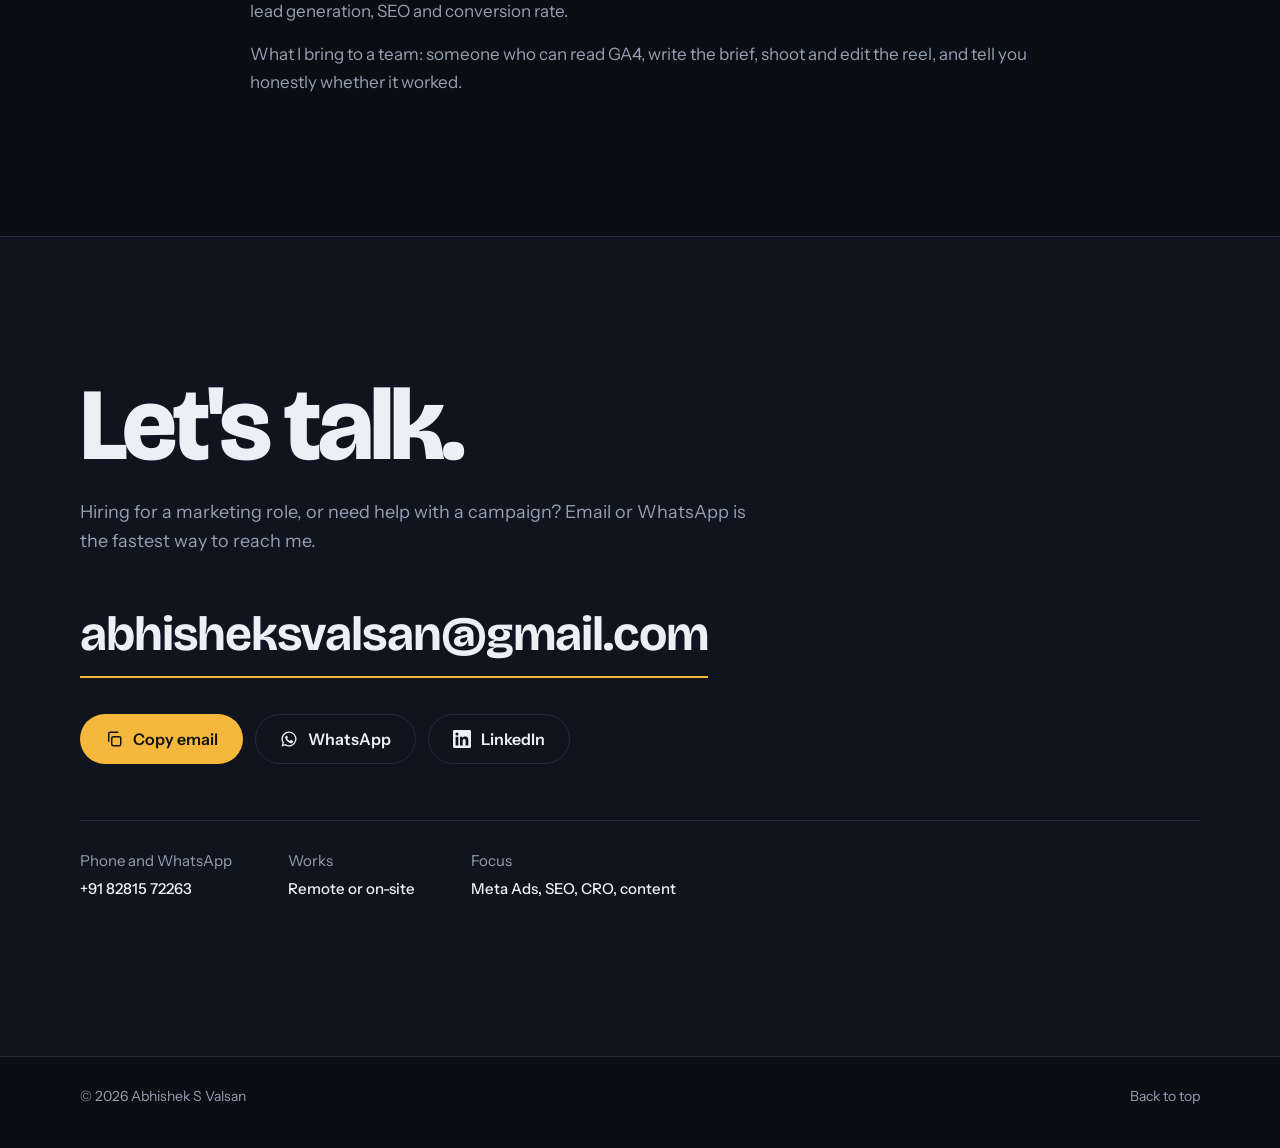
==== commit 55a4ac79: "Replace ₹84.74 CPL with verified ₹96.32 lowest cost per lead Co-Authored-By: Claude Opus 5.5 <norepl" ====
--- a/index.html
+++ b/index.html
@@ -398,7 +398,7 @@
     <div class="wrap">
       <div class="facts">
         <div class="fact"><b>+40%</b><span>organic engagement in 12 months for Bang Bang Burger, London</span></div>
-        <div class="fact"><b>₹84.74</b><span>average cost per lead on Meta Ads for AIBI Campus</span></div>
+        <div class="fact"><b>₹96.32</b><span>lowest cost per lead on Meta Ads for AIBI Campus</span></div>
         <div class="fact"><b>16-point</b><span>CRO and SEO brief that set KasavuMaalika's 90-day targets</span></div>
       </div>
 
@@ -611,7 +611,7 @@
             <p class="org">AIBI Campus, Meta Ads lead generation</p>
             <ul>
               <li>Restructured Meta Ads campaigns around high-intent lead generation.</li>
-              <li>Brought average cost per lead to ₹84.74 through tighter audience segmentation.</li>
+              <li>Brought cost per lead down to ₹96.32 on the best-performing campaign through tighter audience segmentation.</li>
               <li>Ran creative testing sets to find the highest-return ads.</li>
               <li>Fed competitor gap analysis directly into live campaign strategy.</li>
             </ul>
@@ -805,7 +805,7 @@
       problem:'Cost per lead on Meta Ads was high and audience targeting was too broad for an education brand recruiting students across Kerala.',
       strategy:'Split spend between instant lead forms and click-to-WhatsApp campaigns, with campaigns built on competitor analysis and precise interest-based targeting.',
       execution:'End-to-end Meta Ads management: custom audience segmentation, separate Kerala and placement campaigns, and structured creative testing to find the highest-return ads.',
-      result:'Across the four lead-form campaigns shown, 508 leads at an average ₹131.59 per lead, with the best campaign at ₹96.32. Five WhatsApp campaigns started 242 conversations at an average ₹144.80. During the testing phase, cost per lead reached ₹84.74.',
+      result:'Across the four lead-form campaigns shown, 508 leads at an average ₹131.59 per lead, with the lowest cost per lead at ₹96.32. Five WhatsApp campaigns started 242 conversations at an average ₹144.80.',
       tags:['Meta Ads','Lead forms','WhatsApp campaigns','Audience segmentation','Creative testing']
     },
     peely: {
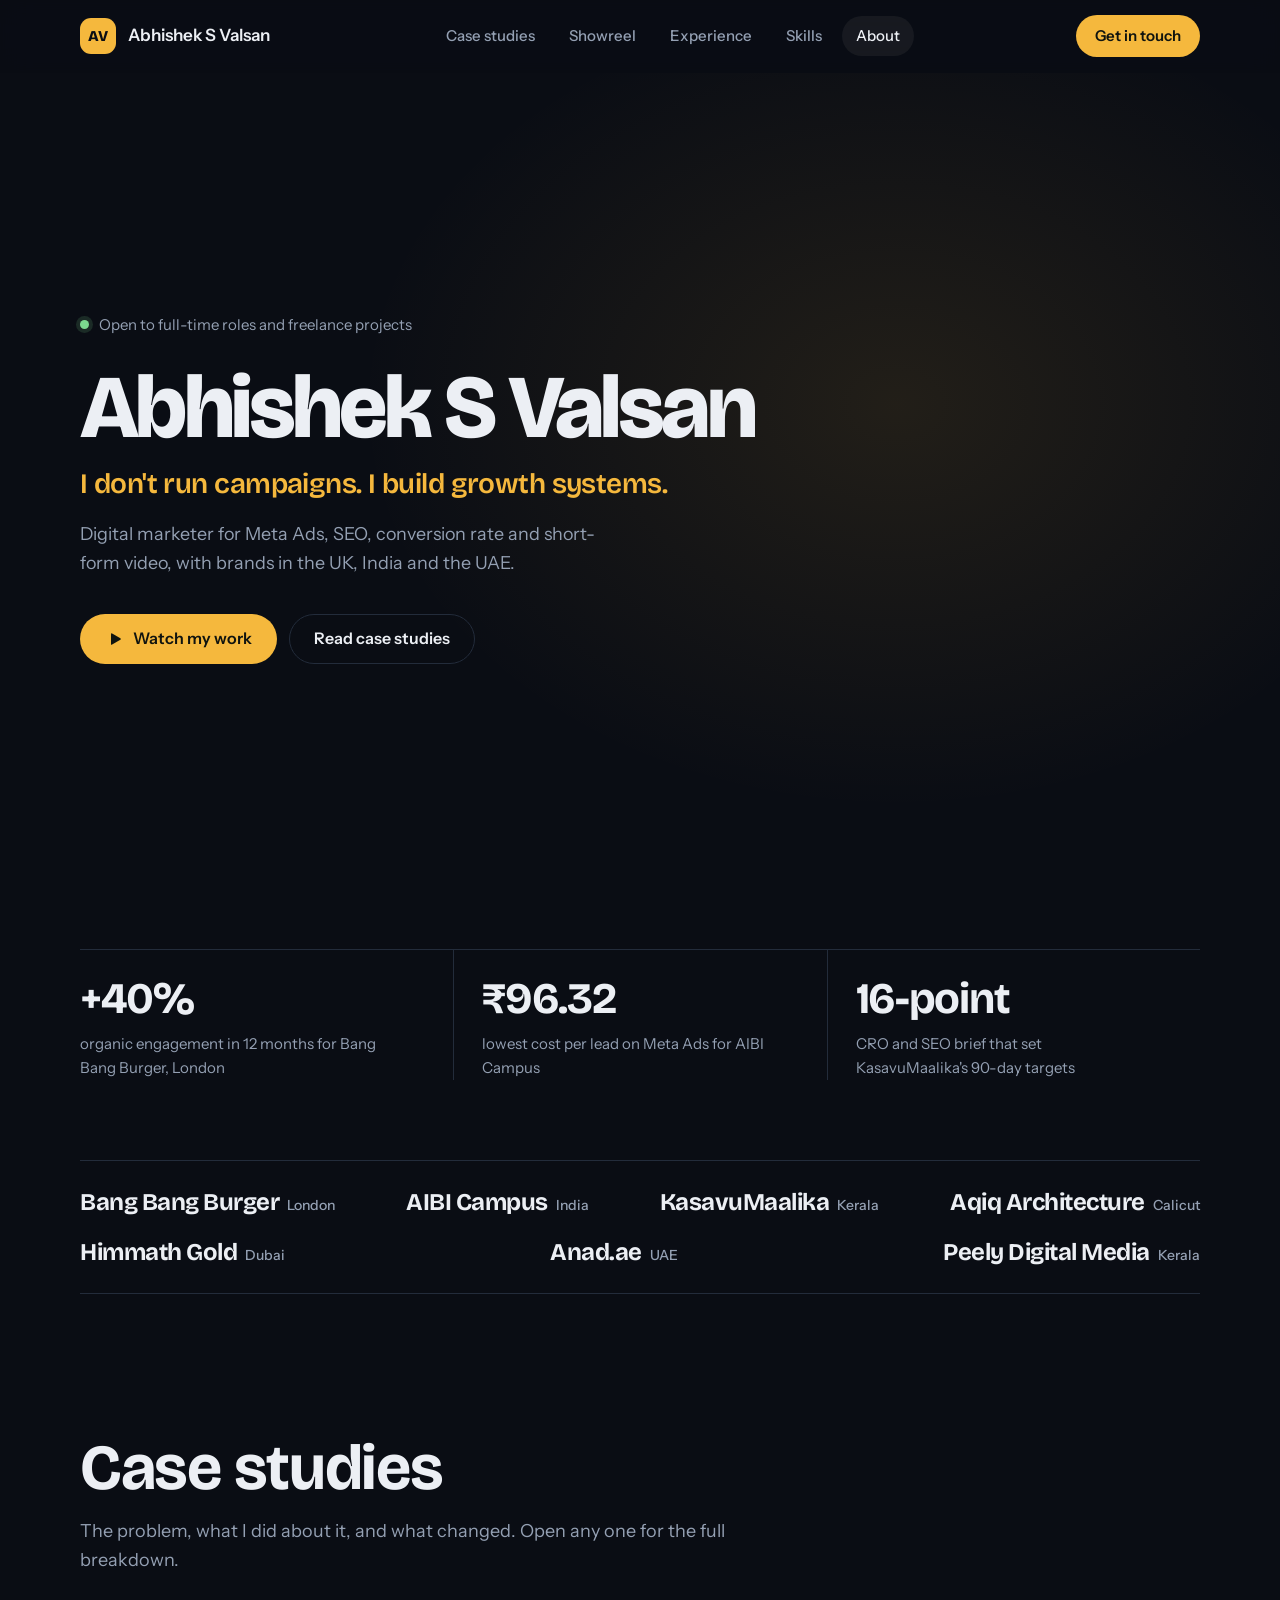
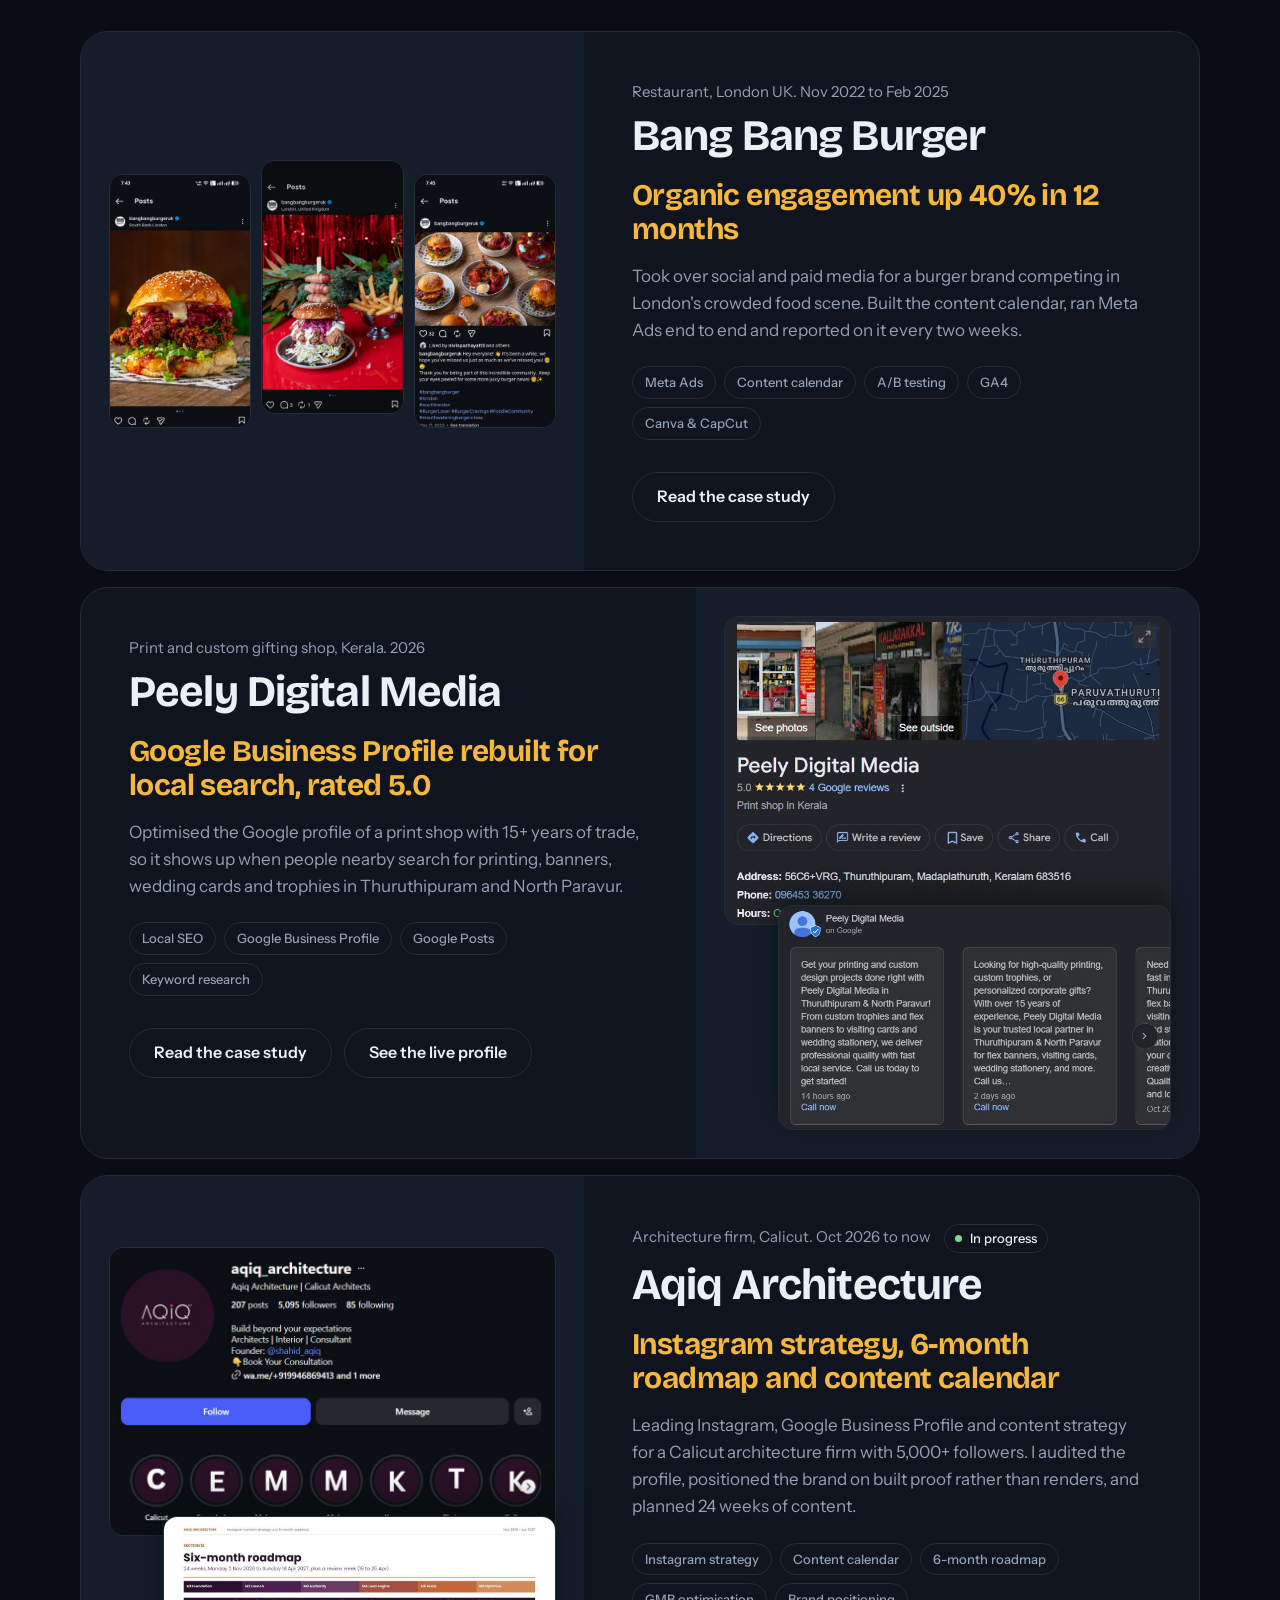
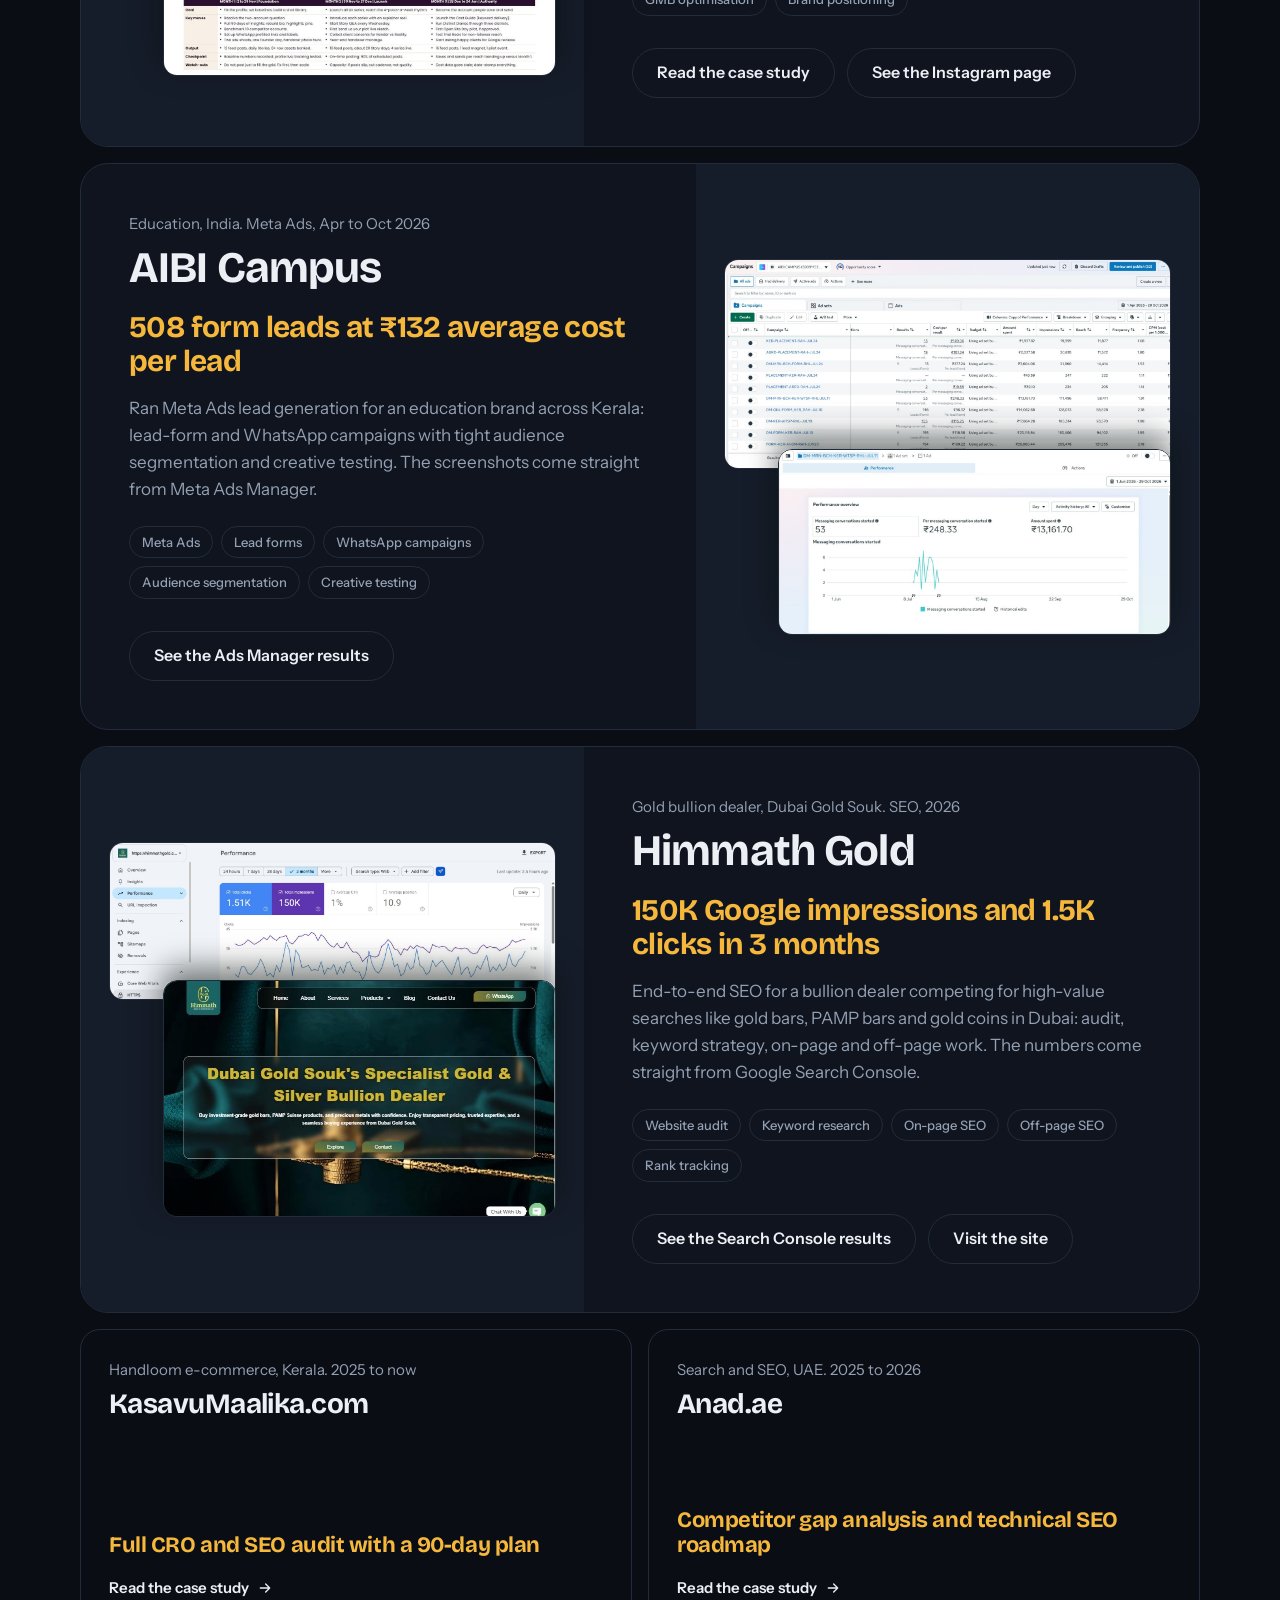
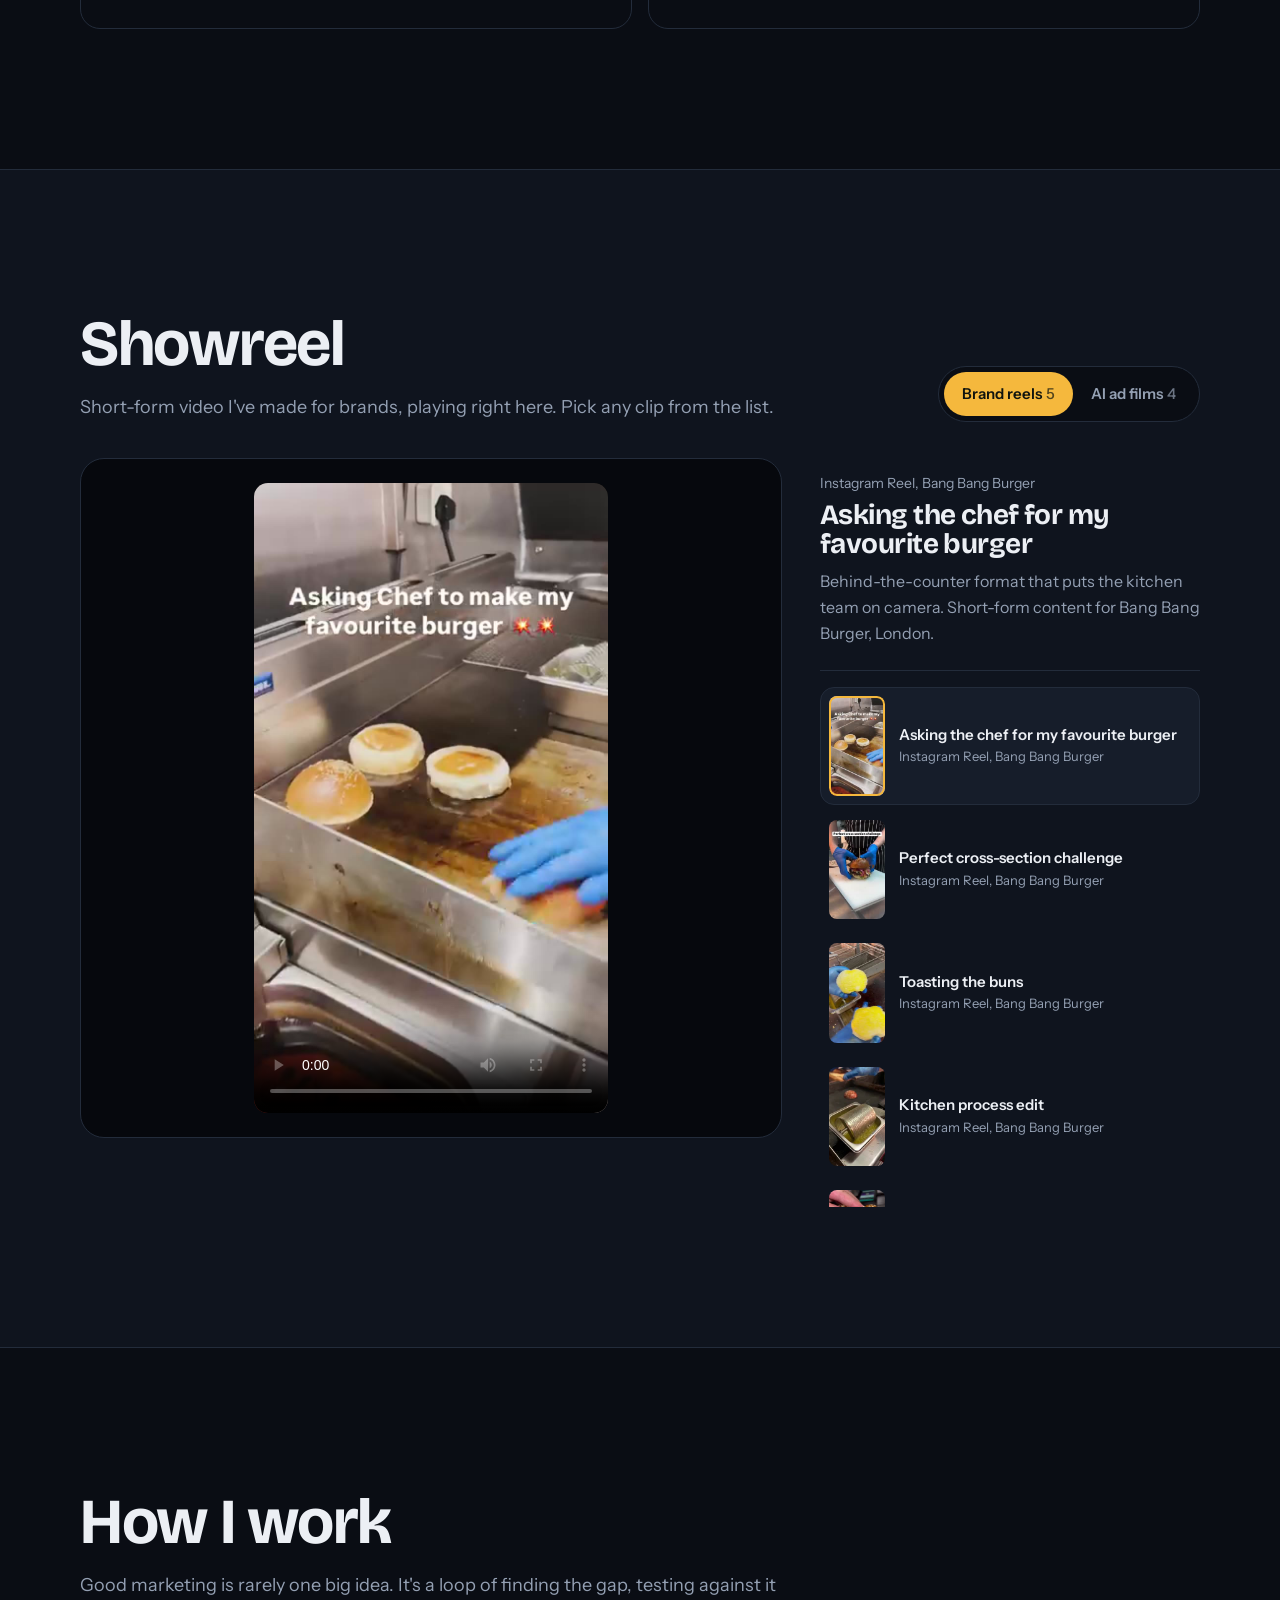
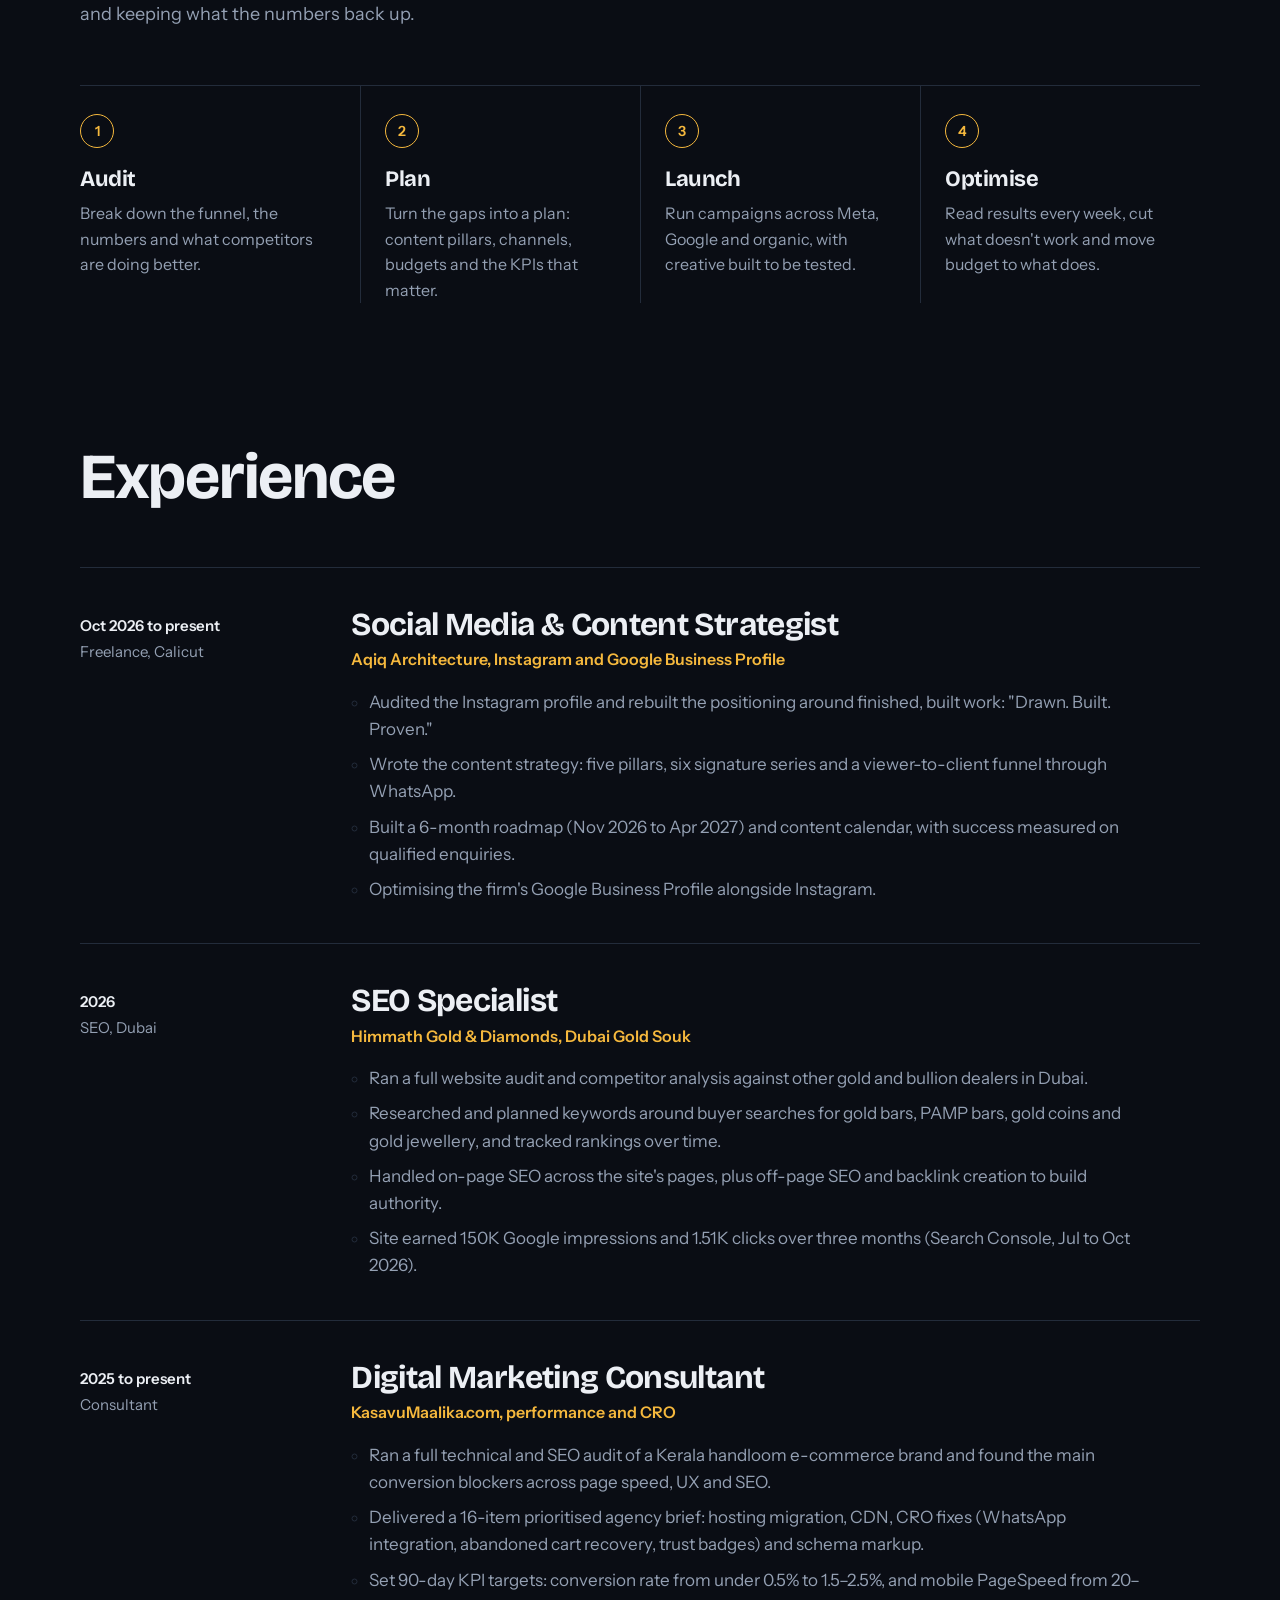
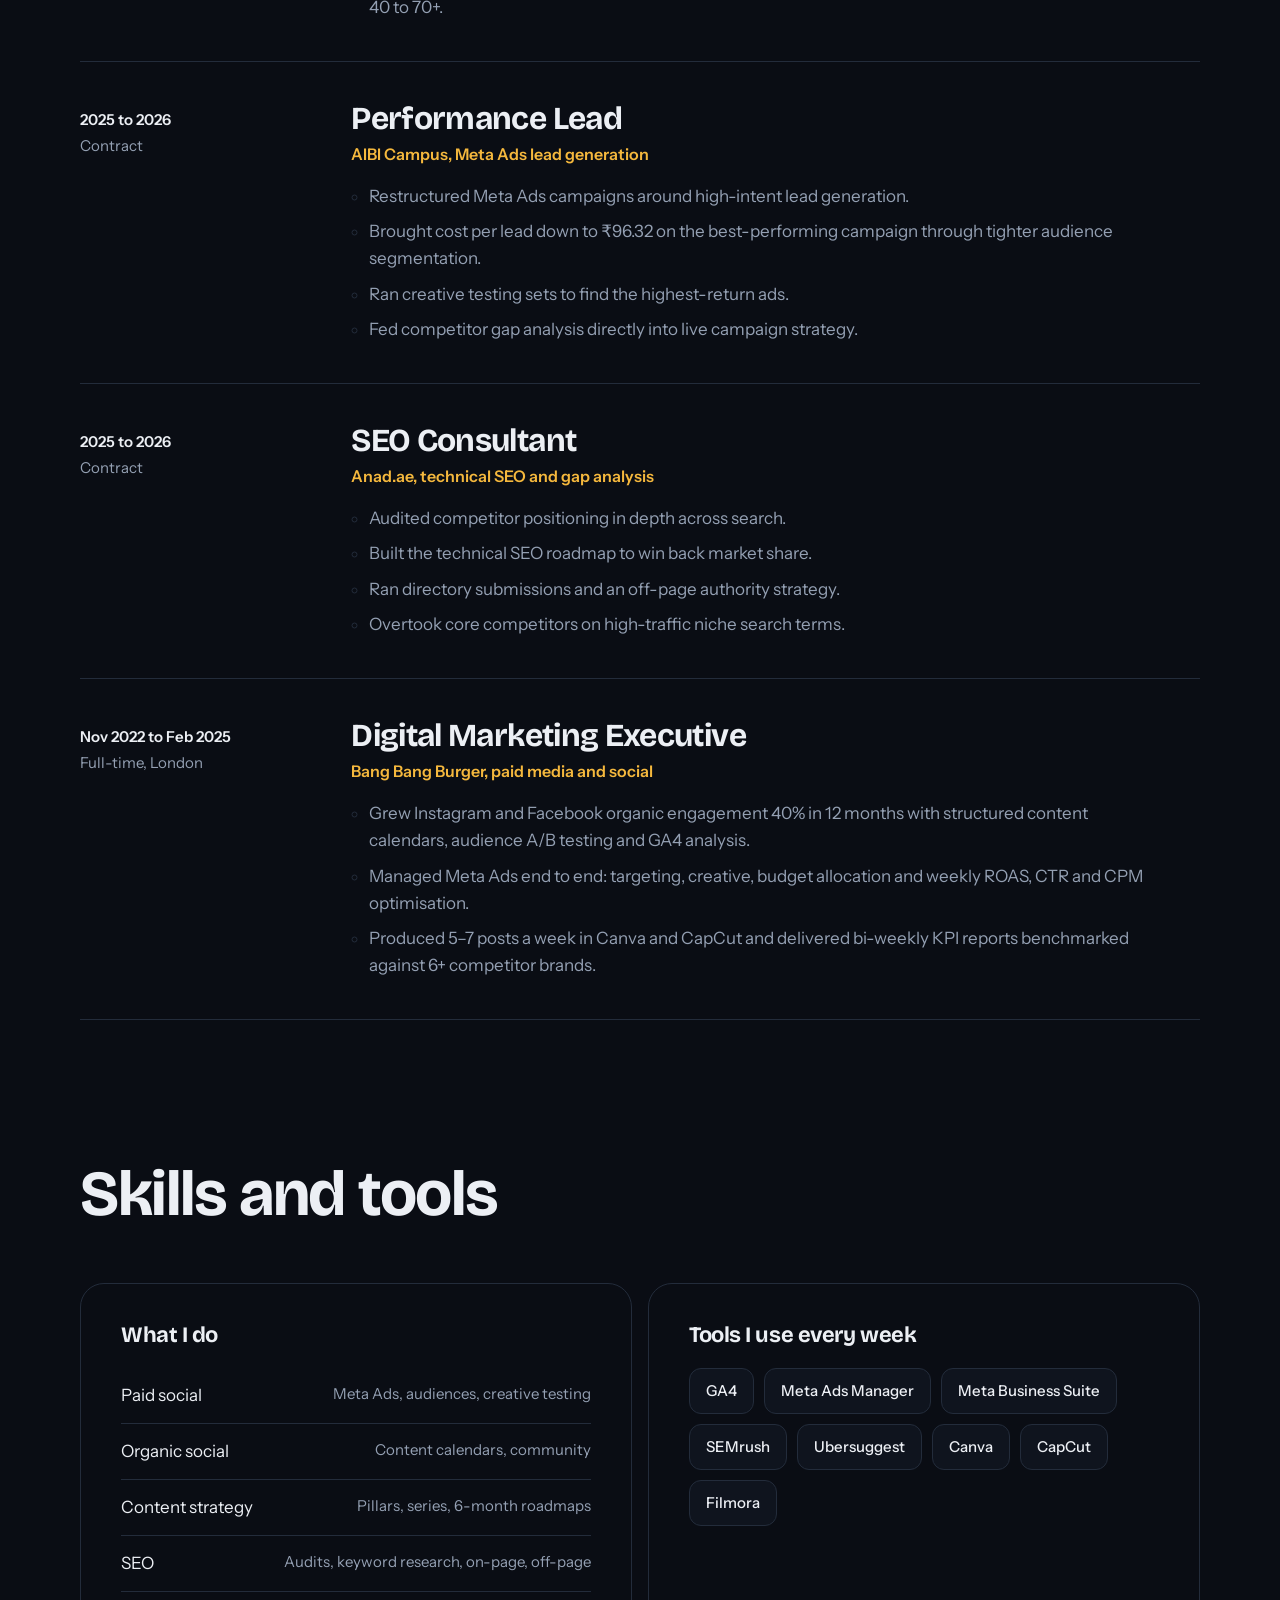
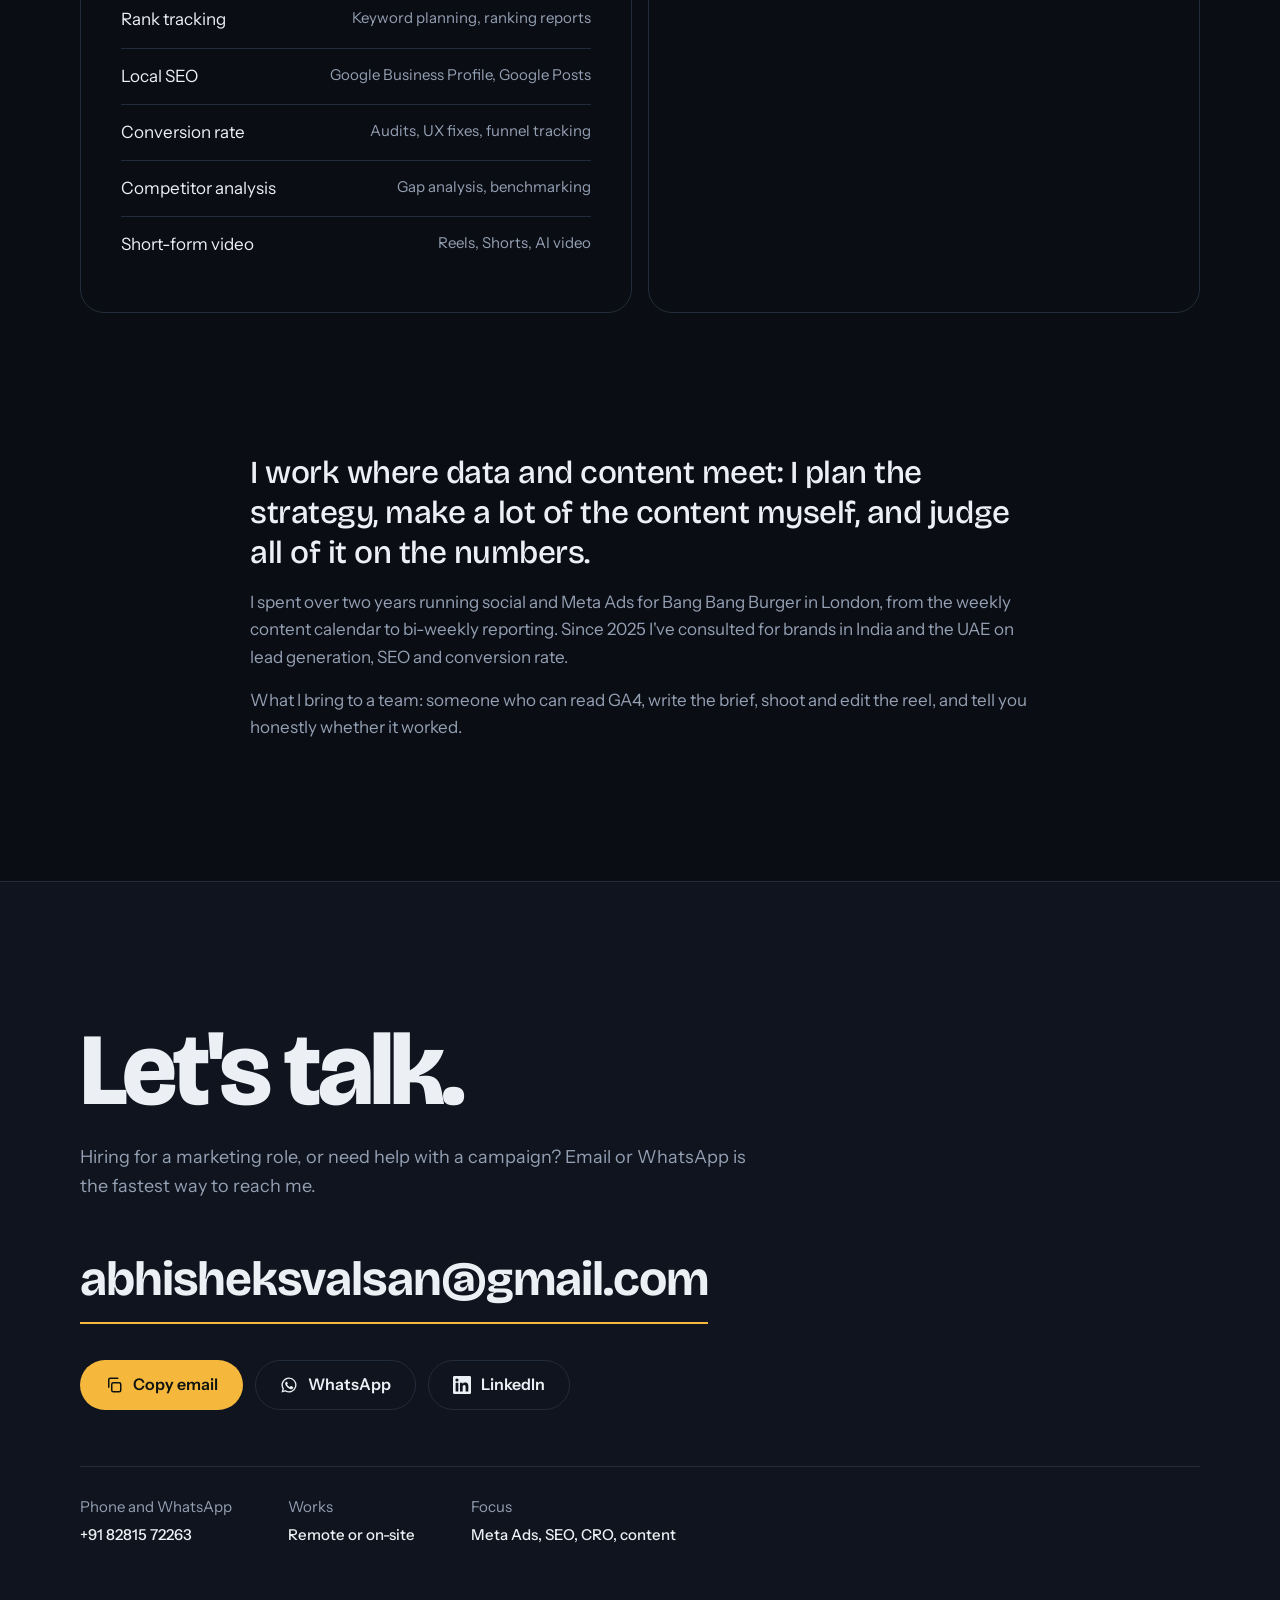
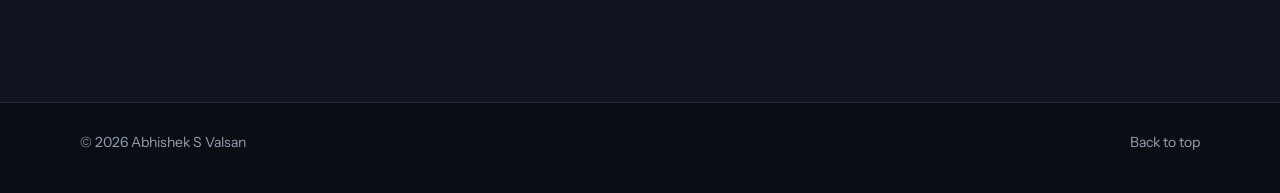
==== commit 7d02e6e8: "Add Himmath Gold Search Console results as a featured case study Co-Authored-By: Claude Opus 5.5 <no" ====
--- a/index.html
+++ b/index.html
@@ -160,7 +160,7 @@
 .shots-stack img{width:100%;height:auto;border-radius:14px;border:1px solid var(--line)}
 .shots-stack img + img{width:88%;justify-self:end;margin-top:-34px;box-shadow:0 -12px 30px rgba(4,12,9,.55)}
 .case-links{display:flex;flex-wrap:wrap;gap:12px;margin-top:32px}
-.case-row{display:grid;grid-template-columns:repeat(3,1fr);gap:16px;margin-top:16px}
+.case-row{display:grid;grid-template-columns:repeat(2,1fr);gap:16px;margin-top:16px}
 .case-card{display:flex;flex-direction:column;text-align:left;background:transparent;border:1px solid var(--line);border-radius:20px;padding:28px;min-height:300px;transition:border-color .25s,background .25s}
 .case-card:hover{border-color:var(--sage);background:rgba(239,234,223,.025)}
 .case-card h3{margin-top:8px}
@@ -492,13 +492,25 @@
         </div>
       </article>
 
+      <article class="case-feature spaced">
+        <div class="shots-stack">
+          <img src="img/himmath-search-console.jpg" alt="Google Search Console performance for himmathgold.com over 3 months: 1.51K clicks, 150K impressions, 1% CTR, average position 10.9" width="1535" height="536" loading="lazy">
+          <img src="img/himmath-site.jpg" alt="Himmath Gold homepage: Dubai Gold Souk specialist gold and silver bullion dealer" width="764" height="460" loading="lazy">
+        </div>
+        <div class="case-body">
+          <p class="case-meta">Gold bullion dealer, Dubai Gold Souk. SEO, 2026</p>
+          <h3>Himmath Gold</h3>
+          <p class="case-outcome">150K Google impressions and 1.5K clicks in 3 months</p>
+          <p class="desc">End-to-end SEO for a bullion dealer competing for high-value searches like gold bars, PAMP bars and gold coins in Dubai: audit, keyword strategy, on-page and off-page work. The numbers come straight from Google Search Console.</p>
+          <ul class="tags"><li>Website audit</li><li>Keyword research</li><li>On-page SEO</li><li>Off-page SEO</li><li>Rank tracking</li></ul>
+          <div class="case-links">
+            <button class="btn btn-ghost" data-case="himmath">See the Search Console results</button>
+            <a class="btn btn-ghost" href="https://himmathgold.com/" target="_blank" rel="noopener">Visit the site</a>
+          </div>
+        </div>
+      </article>
+
       <div class="case-row">
-        <button class="case-card" data-case="himmath">
-          <span class="case-meta">Gold bullion dealer, Dubai Gold Souk. 2026</span>
-          <h3>Himmath Gold</h3>
-          <span class="case-outcome">End-to-end SEO: audit, keyword strategy, on-page and off-page</span>
-          <span class="more">Read the case study <svg viewBox="0 0 24 24" fill="none" stroke="currentColor" stroke-width="2" stroke-linecap="round" stroke-linejoin="round" aria-hidden="true"><path d="M5 12h14M13 6l6 6-6 6"/></svg></span>
-        </button>
         <button class="case-card" data-case="kasavu">
           <span class="case-meta">Handloom e-commerce, Kerala. 2025 to now</span>
           <h3>KasavuMaalika.com</h3>
@@ -589,6 +601,7 @@
               <li>Ran a full website audit and competitor analysis against other gold and bullion dealers in Dubai.</li>
               <li>Researched and planned keywords around buyer searches for gold bars, PAMP bars, gold coins and gold jewellery, and tracked rankings over time.</li>
               <li>Handled on-page SEO across the site's pages, plus off-page SEO and backlink creation to build authority.</li>
+              <li>Site earned 150K Google impressions and 1.51K clicks over three months (Search Console, Jul to Oct 2026).</li>
             </ul>
           </div>
         </li>
@@ -783,14 +796,18 @@
       tags:['Instagram audit','Brand positioning','Content pillars','Content calendar','6-month roadmap','GMB optimisation','Lead funnel']
     },
     himmath: {
-      title:'Himmath Gold', meta:'Gold bullion dealer, Dubai Gold Souk. 2026',
-      outcome:'End-to-end SEO: audit, keyword strategy, on-page and off-page',
-      localShots:[['img/himmath-site.jpg','Himmath Gold homepage: Dubai Gold Souk specialist gold and silver bullion dealer']],
+      title:'Himmath Gold', meta:'Gold bullion dealer, Dubai Gold Souk. SEO, 2026',
+      outcome:'150K Google impressions and 1.5K clicks in 3 months',
+      stack:true,
+      localShots:[
+        ['img/himmath-search-console.jpg','Google Search Console performance for himmathgold.com, 3 months','Google Search Console, 28 Jul to 27 Oct 2026: 1.51K clicks, 150K impressions, 1% CTR and an average position of 10.9.'],
+        ['img/himmath-site.jpg','Himmath Gold homepage','The himmathgold.com homepage.']
+      ],
       link:['https://himmathgold.com/','Visit himmathgold.com'],
       problem:'A gold and silver bullion dealer in Dubai Gold Souk competing online for high-value searches like gold bars, PAMP bars and gold coins, against long-established dealers in the same market.',
       strategy:'Start from a full website audit and competitor analysis, then build a keyword plan around buyer-intent searches for bullion, coins and gold jewellery in Dubai.',
       execution:'Keyword research and planning, on-page SEO across the site, off-page SEO with backlink creation, and ongoing keyword rank tracking.',
-      result:'A full SEO foundation in place: an audited site, a keyword plan, optimised pages and new backlinks, with rankings tracked over time.',
+      result:'Over three months (28 Jul to 27 Oct 2026) the site earned 1.51K clicks and 150K impressions from Google Search, with a 1% click-through rate and an average position of 10.9.',
       tags:['Website audit','Competitor analysis','Keyword research','Keyword planning','On-page SEO','Off-page SEO','Backlinks','Rank tracking']
     },
     aibi: {
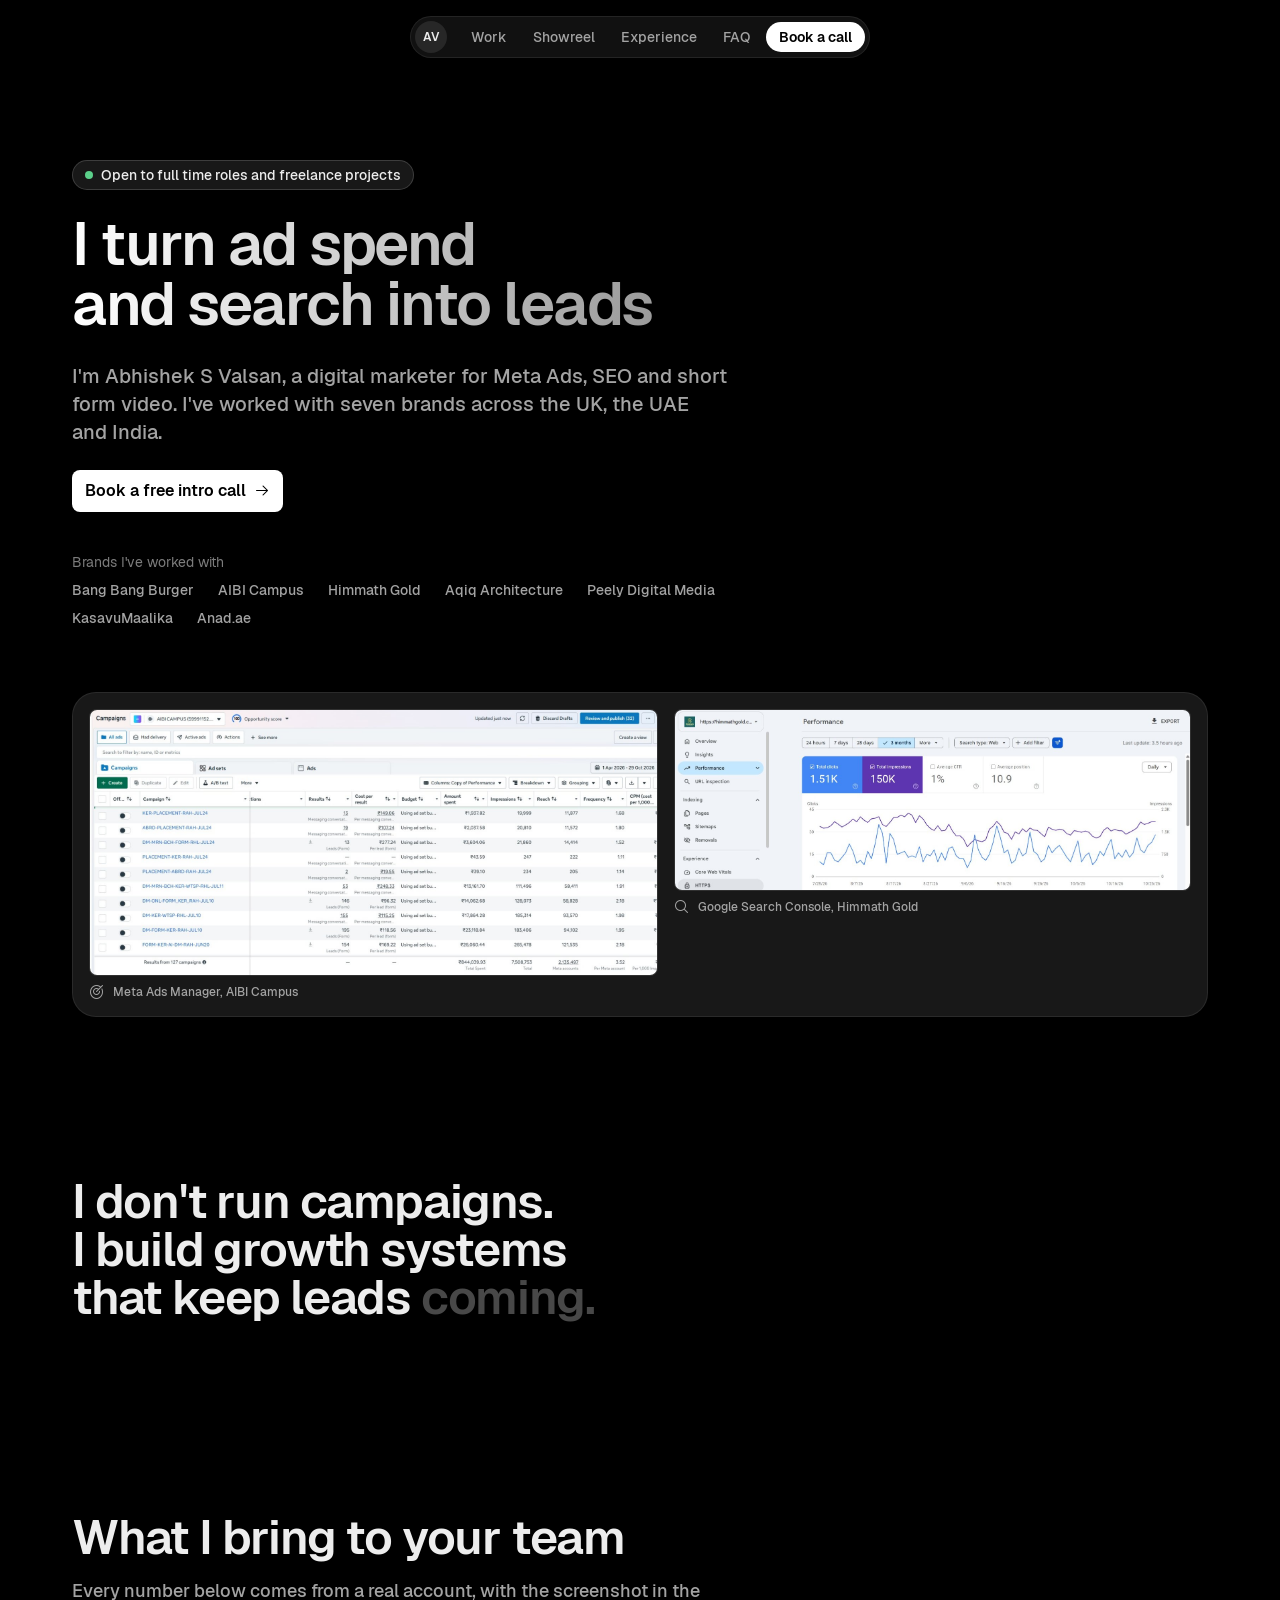
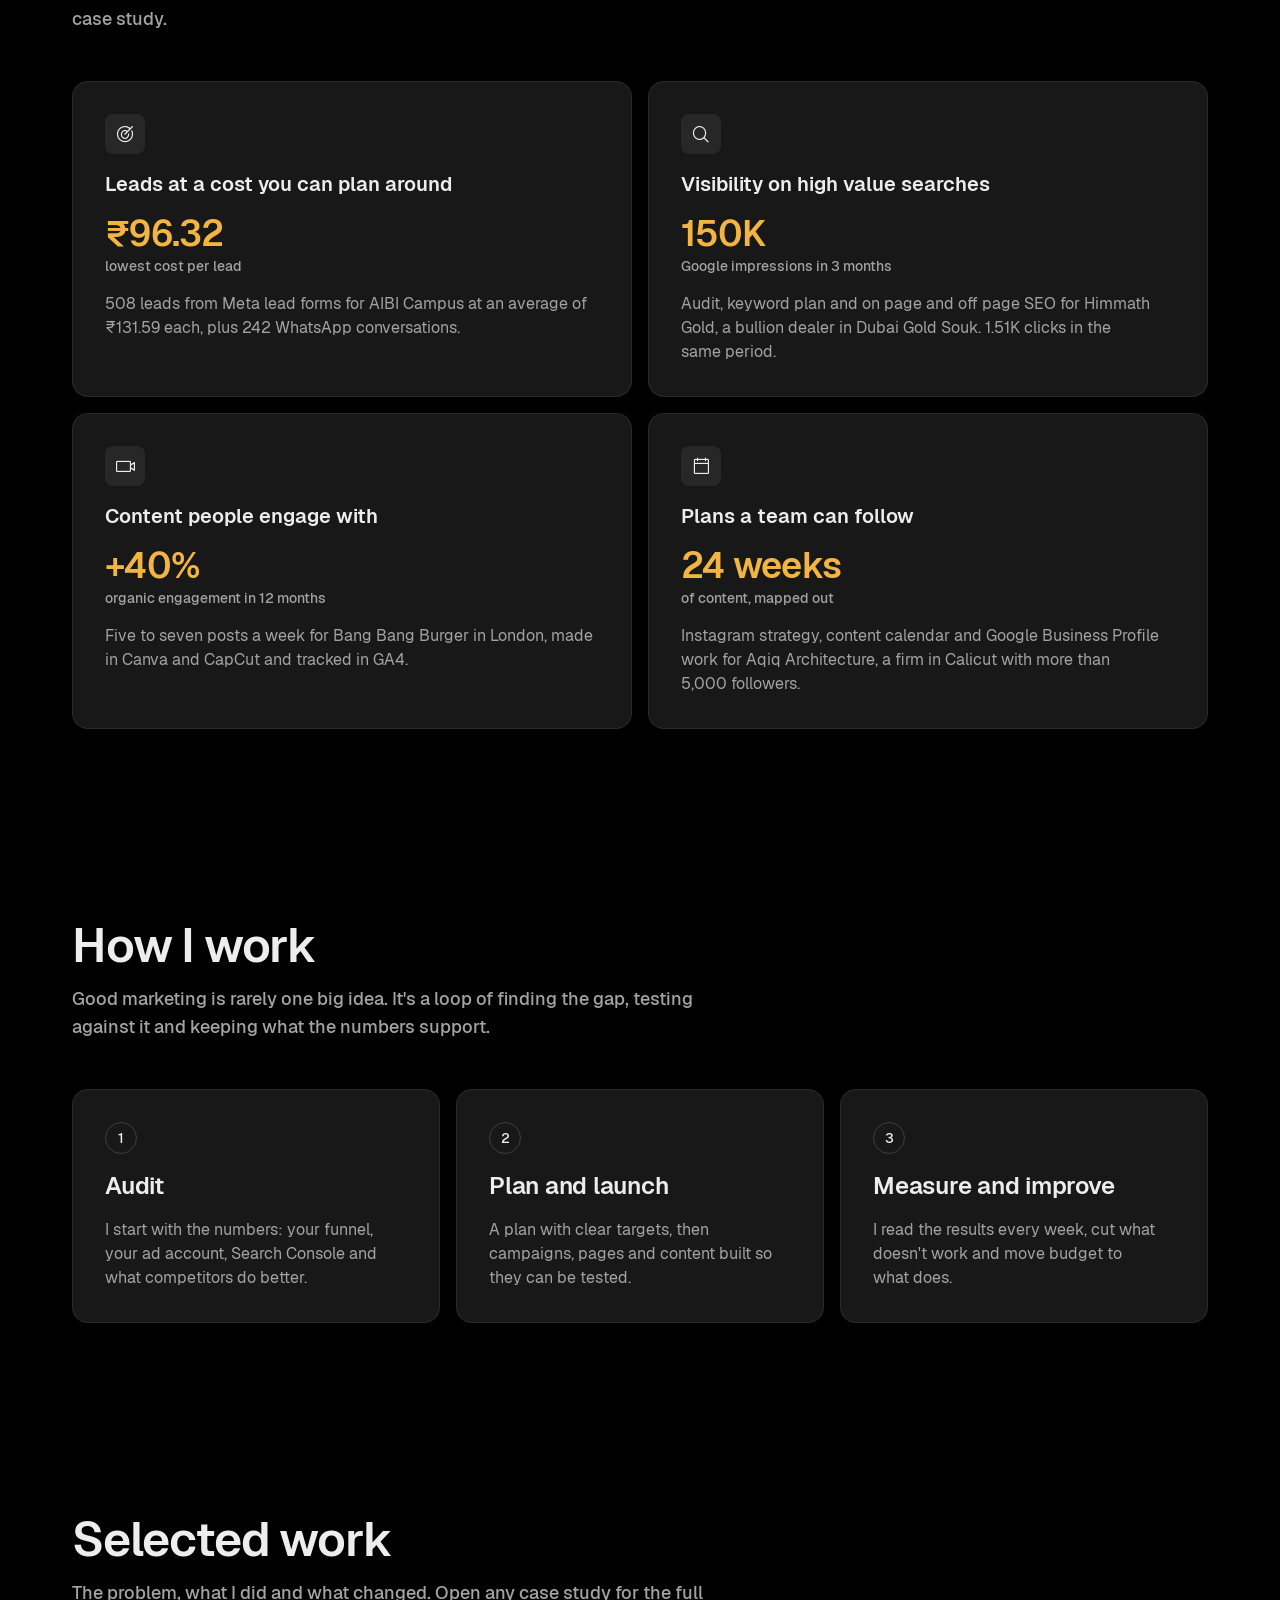
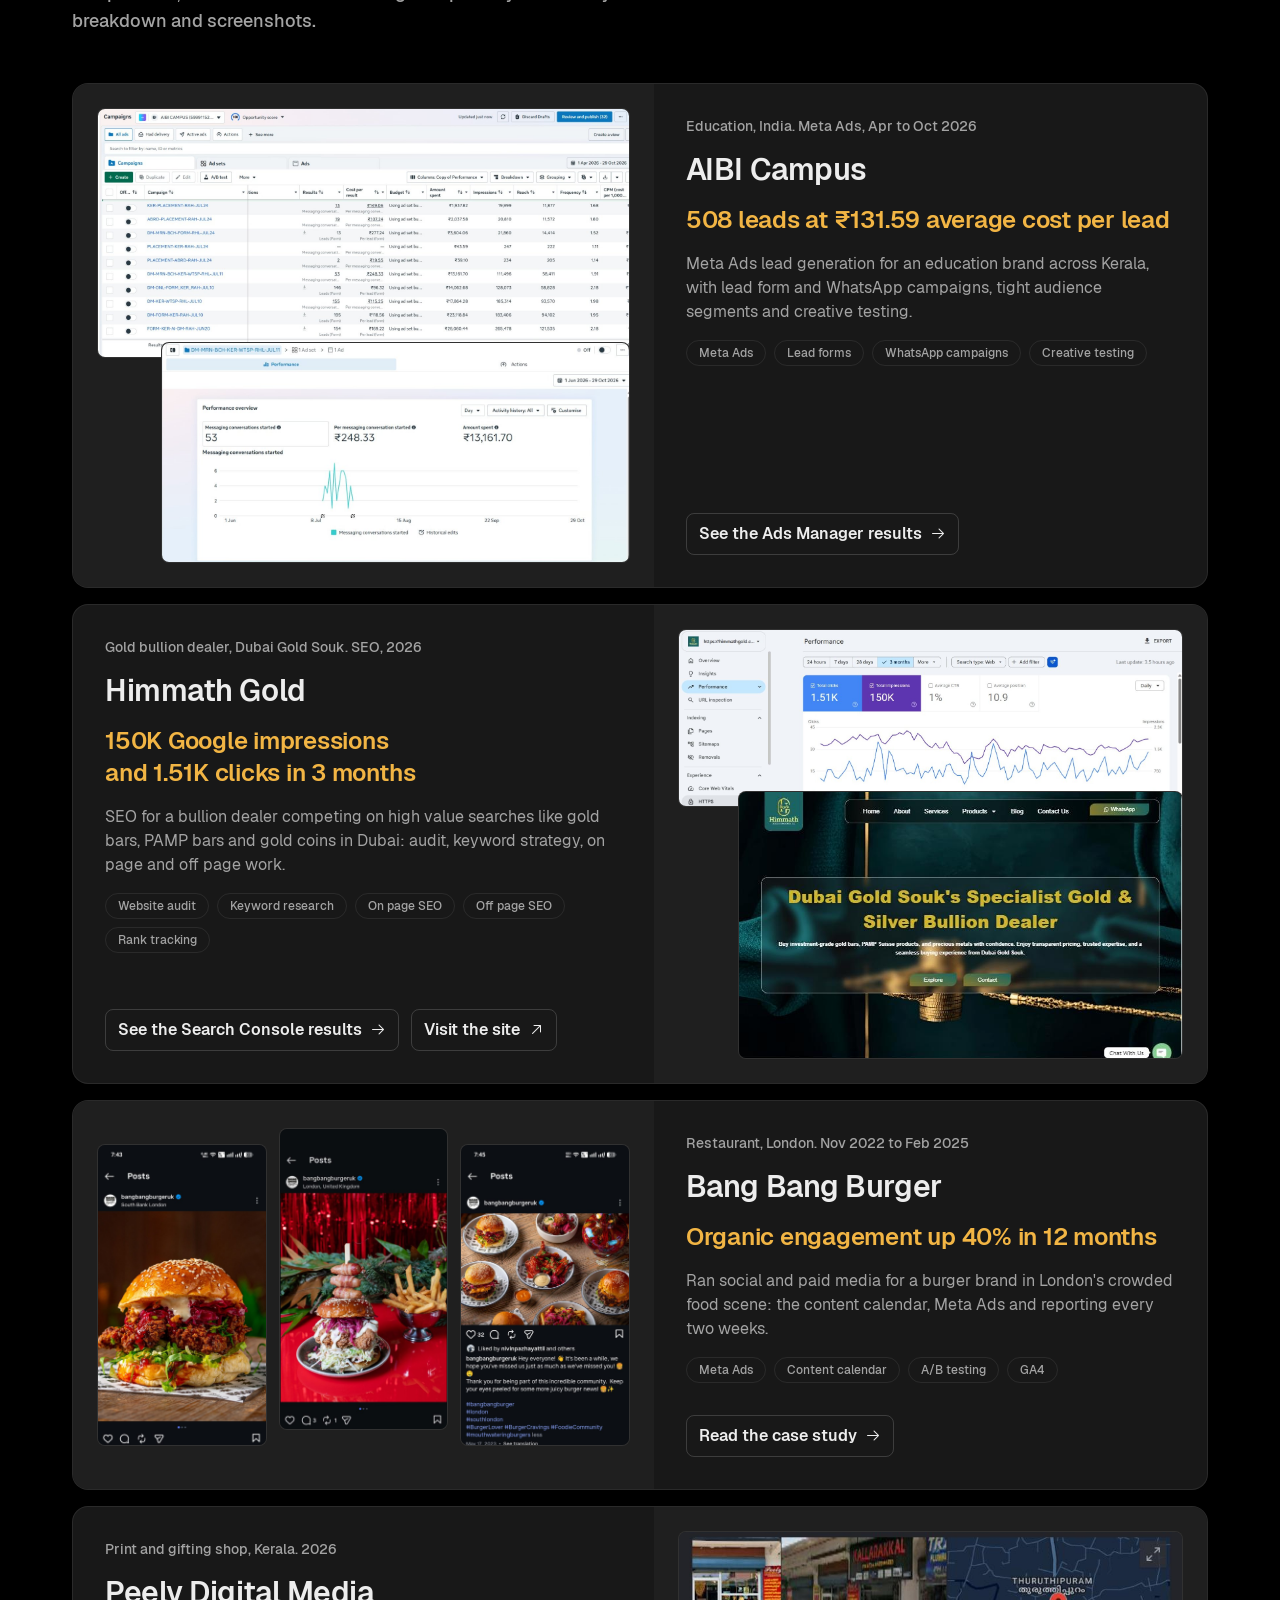
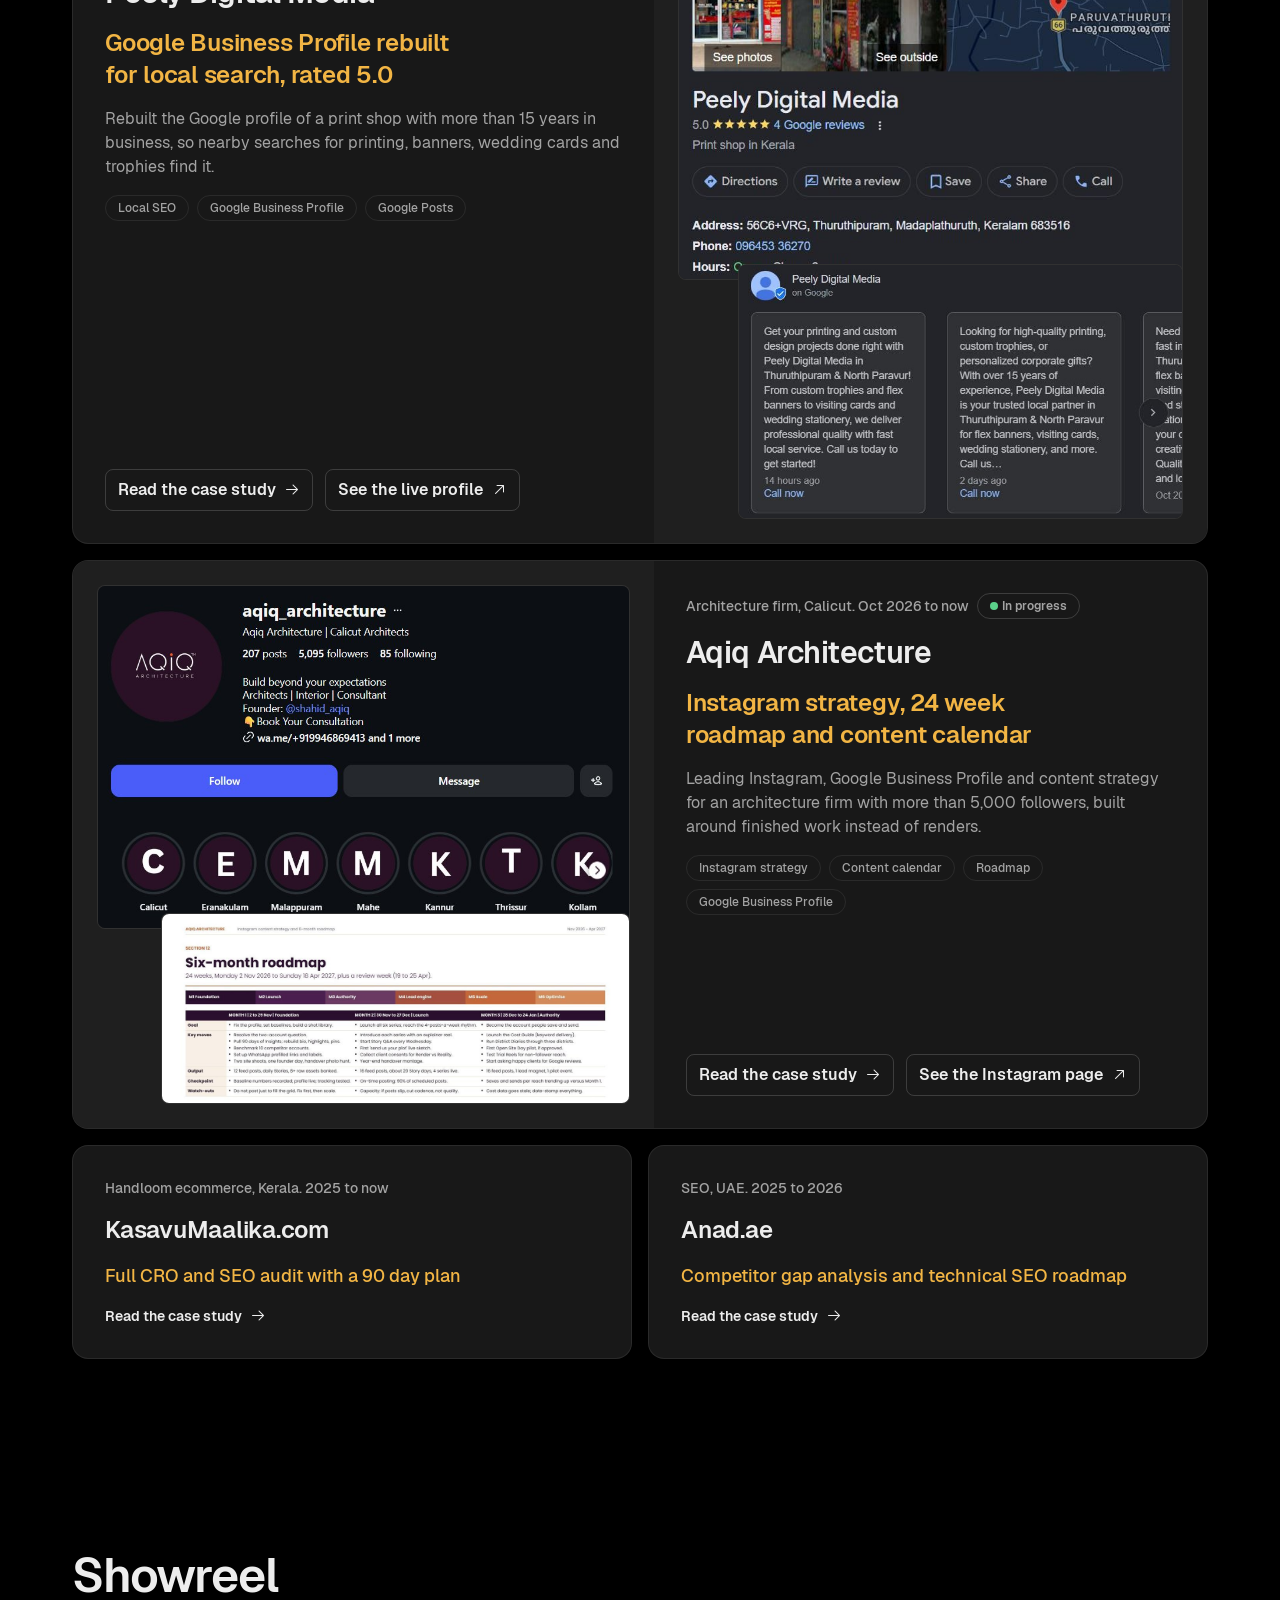
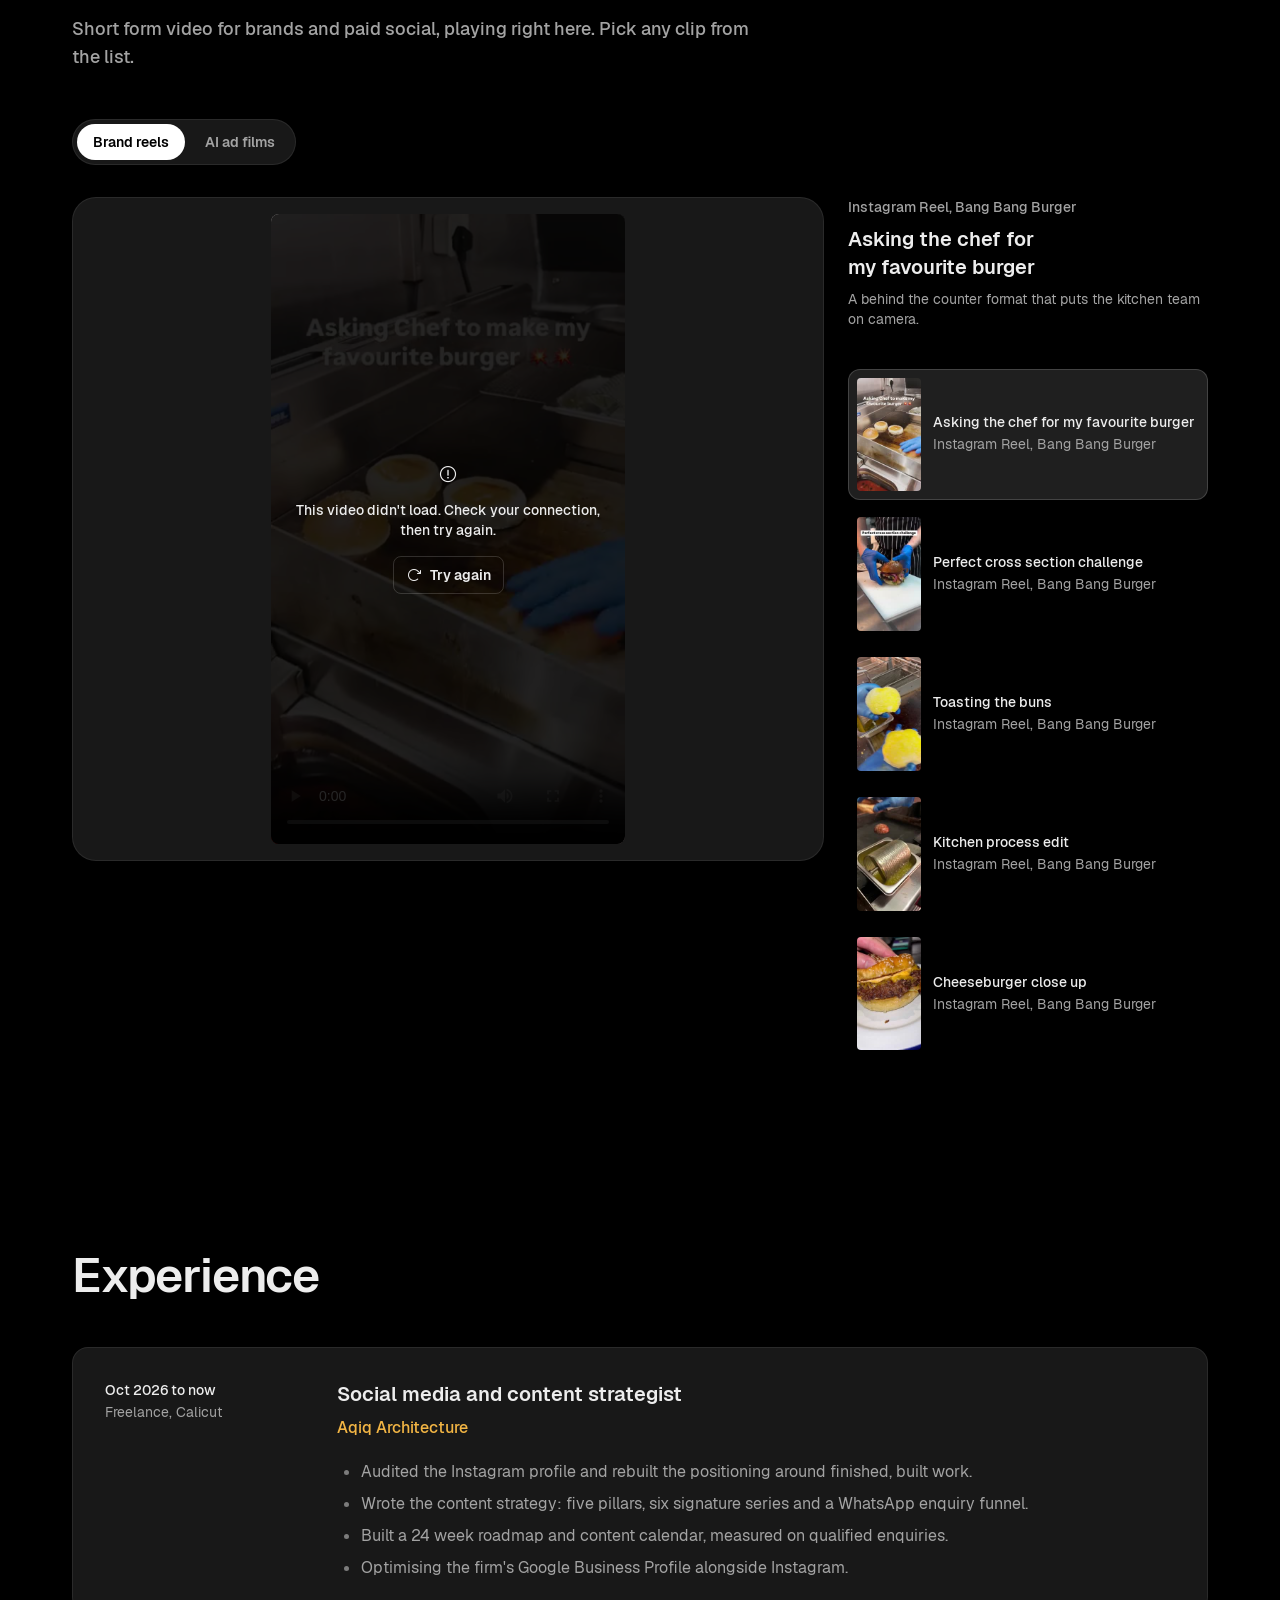
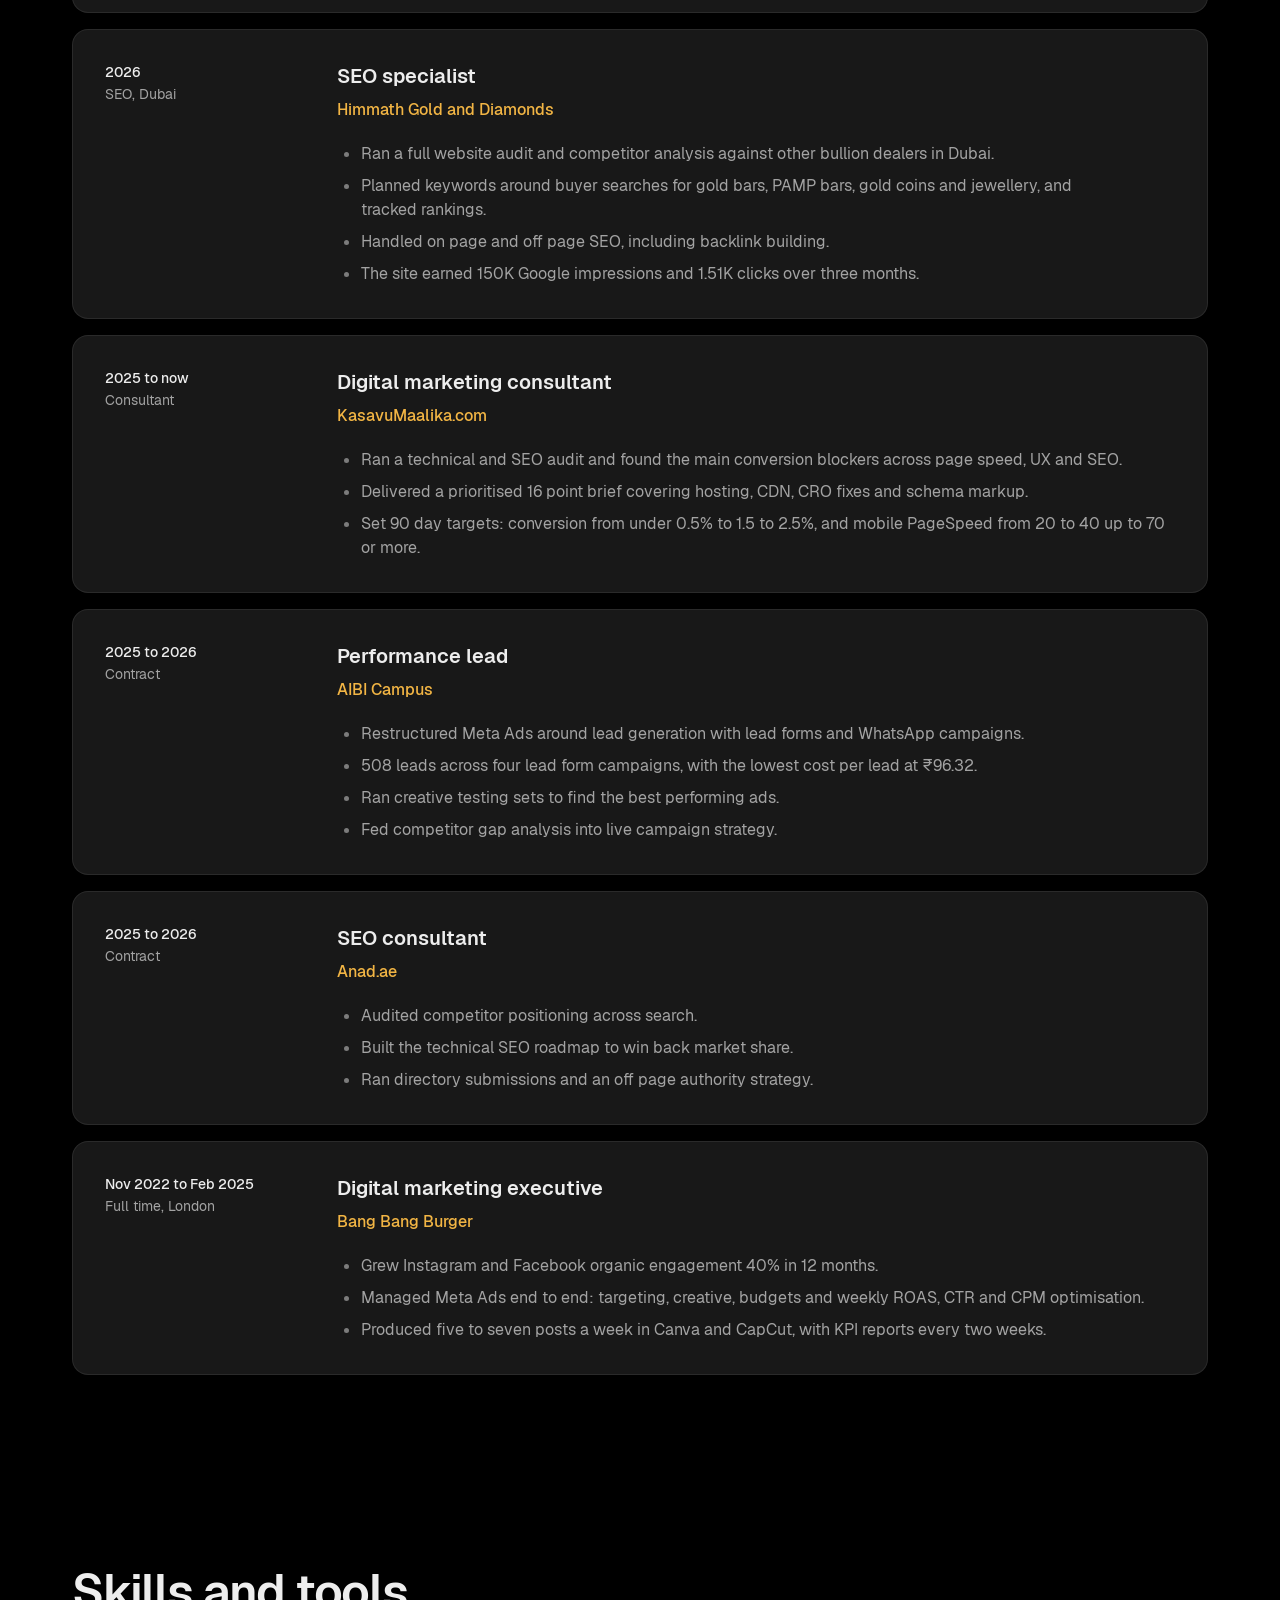
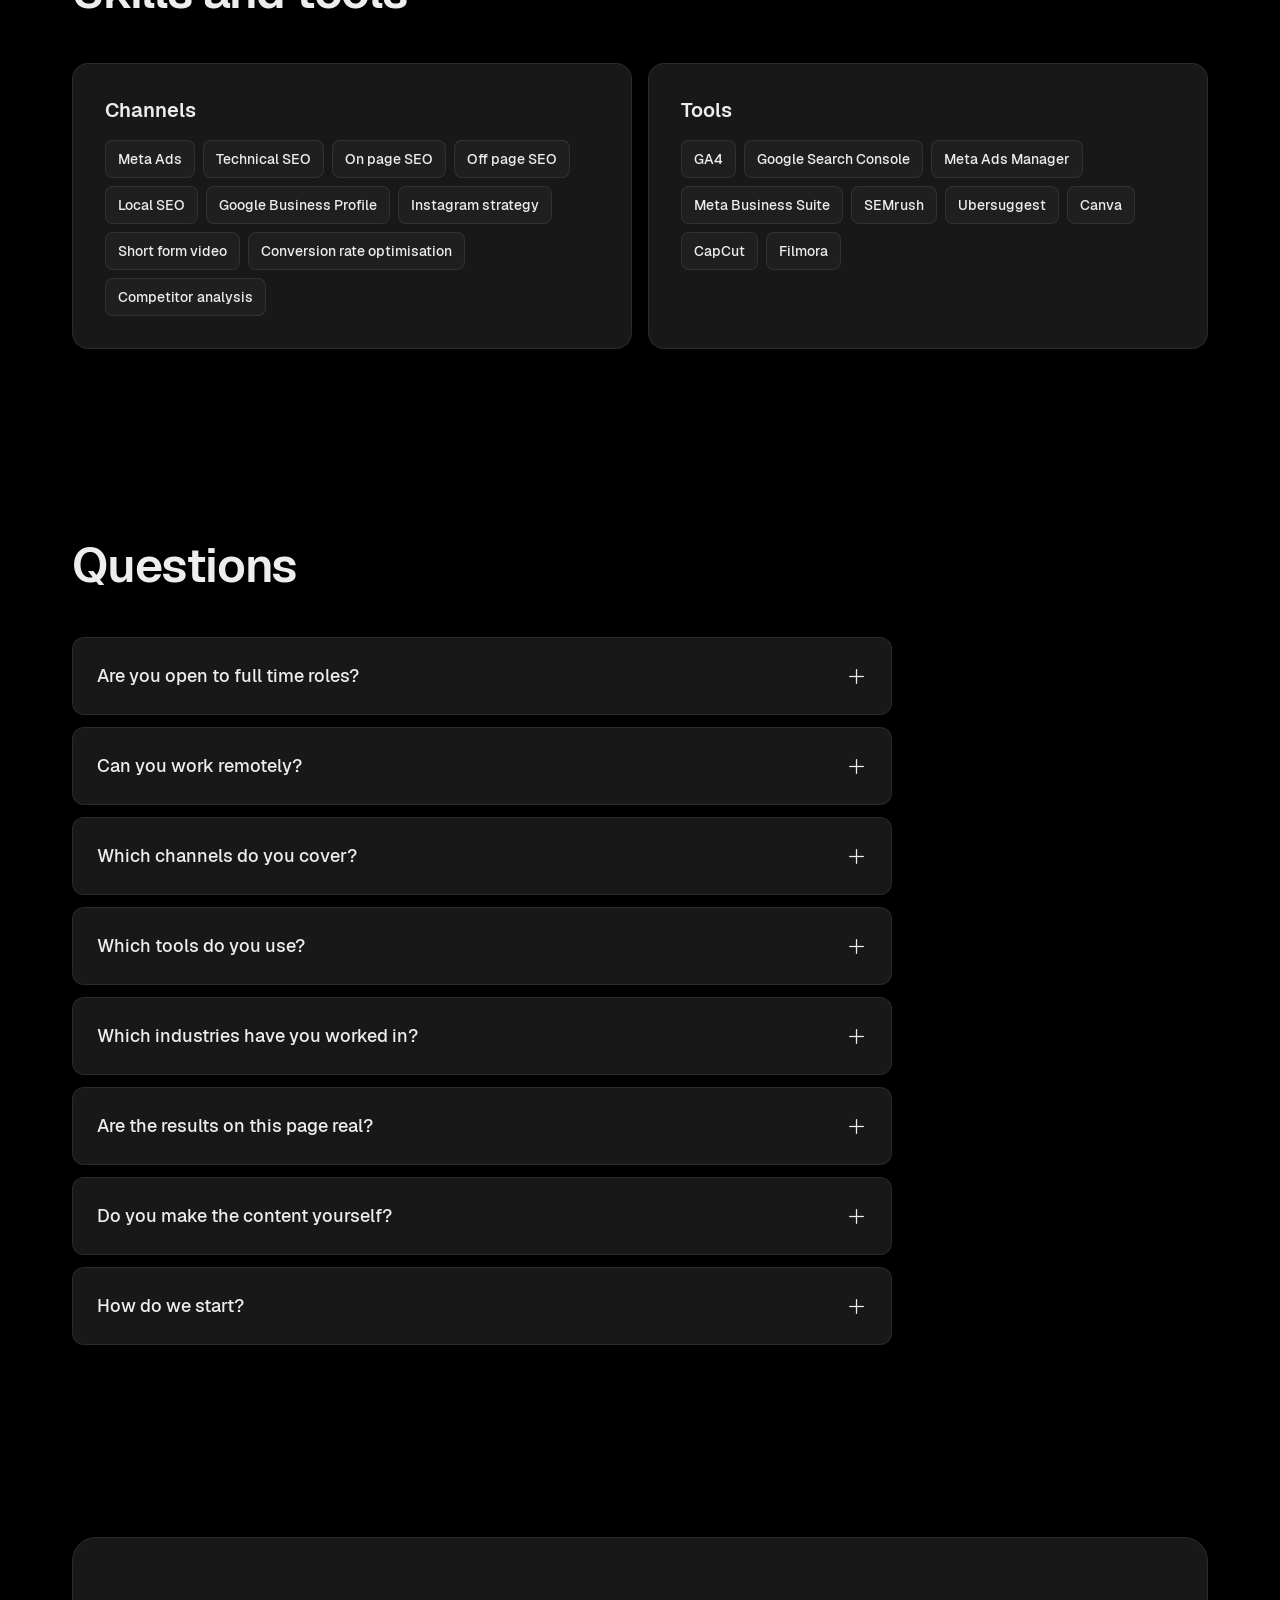
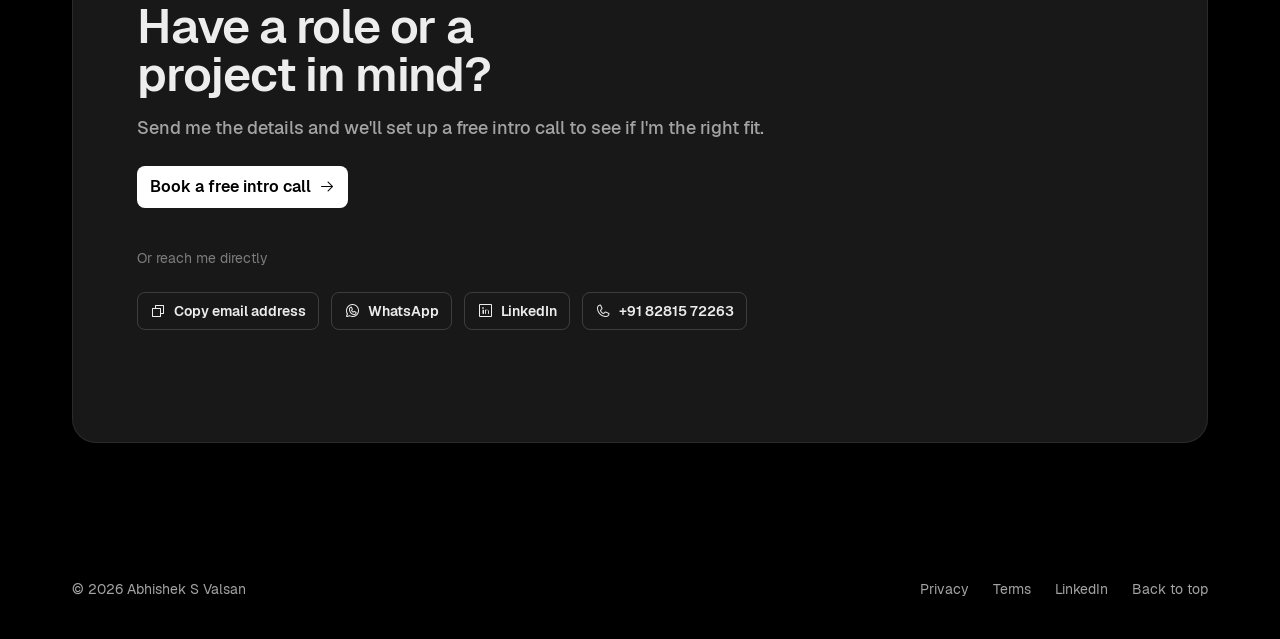
==== commit b5370ec2: "Redesign portfolio to the landing page design system Geist, named text styles, spacing and radius to" ====
--- a/index.html
+++ b/index.html
@@ -3,554 +3,326 @@
 <head>
 <meta charset="utf-8">
 <meta name="viewport" content="width=device-width, initial-scale=1">
-<title>Abhishek S Valsan | Digital Marketing Specialist</title>
-<meta name="description" content="Digital marketer working across Meta Ads, SEO, CRO and short-form video. Case studies and video work for Bang Bang Burger (London), AIBI Campus, KasavuMaalika, Anad.ae, Himmath Gold and Peely Digital Media.">
+<title>Abhishek S Valsan | Digital marketer for Meta Ads and SEO</title>
+<meta name="description" content="Digital marketer for Meta Ads, SEO and short form video. Real results for seven brands in the UK, UAE and India, with screenshots from Meta Ads Manager and Google Search Console.">
 <link rel="canonical" href="https://abhisheksvalsanportfolio.netlify.app/">
-<meta name="theme-color" content="#0A0D14">
+<meta name="theme-color" content="#000000">
 <meta property="og:type" content="website">
 <meta property="og:url" content="https://abhisheksvalsanportfolio.netlify.app/">
-<meta property="og:title" content="Abhishek S Valsan | Digital Marketing Specialist">
-<meta property="og:description" content="Meta Ads, SEO, CRO and short-form video. Case studies, showreel and experience.">
-<meta name="twitter:card" content="summary">
-<link rel="icon" href="data:image/svg+xml,%3Csvg xmlns='http://www.w3.org/2000/svg' viewBox='0 0 64 64'%3E%3Crect width='64' height='64' rx='16' fill='%23F5B83D'/%3E%3Ctext x='32' y='42' font-family='Arial,sans-serif' font-size='26' font-weight='700' text-anchor='middle' fill='%230A0D14'%3EAV%3C/text%3E%3C/svg%3E">
-<link rel="preconnect" href="https://fonts.googleapis.com">
-<link rel="preconnect" href="https://fonts.gstatic.com" crossorigin>
-<link href="https://fonts.googleapis.com/css2?family=Bricolage+Grotesque:opsz,wght@12..96,500;12..96,700;12..96,800&family=Instrument+Sans:wght@400;500;600&display=swap" rel="stylesheet">
+<meta property="og:title" content="Abhishek S Valsan | Digital marketer for Meta Ads and SEO">
+<meta property="og:description" content="508 leads from Meta Ads, 150K Google impressions in 3 months, +40% organic engagement. Case studies with real screenshots.">
+<meta property="og:image" content="https://abhisheksvalsanportfolio.netlify.app/assets/og.png">
+<meta property="og:image:width" content="1200">
+<meta property="og:image:height" content="630">
+<meta name="twitter:card" content="summary_large_image">
+<meta name="twitter:title" content="Abhishek S Valsan | Digital marketer for Meta Ads and SEO">
+<meta name="twitter:description" content="Meta Ads, SEO and short form video. Case studies with real screenshots.">
+<meta name="twitter:image" content="https://abhisheksvalsanportfolio.netlify.app/assets/og.png">
+<link rel="icon" href="favicon.svg" type="image/svg+xml">
+<link rel="preload" href="assets/fonts/Geist-Regular.woff2" as="font" type="font/woff2" crossorigin>
+<link rel="preload" href="assets/fonts/Geist-SemiBold.woff2" as="font" type="font/woff2" crossorigin>
+<link rel="stylesheet" href="assets/css/site.css">
+<script>document.documentElement.classList.add('js')</script>
 <script type="application/ld+json">
 {
   "@context": "https://schema.org",
-  "@type": "Person",
-  "name": "Abhishek S Valsan",
-  "jobTitle": "Digital Marketing Specialist",
-  "url": "https://abhisheksvalsanportfolio.netlify.app/",
-  "email": "mailto:abhisheksvalsan@gmail.com",
-  "telephone": "+918281572263",
-  "sameAs": ["https://linkedin.com/in/abhisheksvalsan"],
-  "knowsAbout": ["Meta Ads", "Search engine optimisation", "Conversion rate optimisation", "Social media marketing", "Short-form video", "Google Analytics 4"]
+  "@graph": [
+    {
+      "@type": "Person",
+      "name": "Abhishek S Valsan",
+      "jobTitle": "Digital marketer",
+      "url": "https://abhisheksvalsanportfolio.netlify.app/",
+      "email": "mailto:abhisheksvalsan@gmail.com",
+      "telephone": "+918281572263",
+      "sameAs": ["https://linkedin.com/in/abhisheksvalsan"],
+      "knowsAbout": ["Meta Ads", "Search engine optimisation", "Local SEO", "Google Business Profile", "Conversion rate optimisation", "Short form video", "Content strategy"]
+    },
+    {
+      "@type": "FAQPage",
+      "mainEntity": [
+        {"@type": "Question", "name": "Are you open to full time roles?", "acceptedAnswer": {"@type": "Answer", "text": "Yes. I'm open to full time roles and to freelance projects."}},
+        {"@type": "Question", "name": "Can you work remotely?", "acceptedAnswer": {"@type": "Answer", "text": "Yes, remotely or on site. I've worked with brands in the UK, the UAE and India."}},
+        {"@type": "Question", "name": "Which channels do you cover?", "acceptedAnswer": {"@type": "Answer", "text": "Meta Ads, SEO (technical, on page and off page), local SEO and Google Business Profile, Instagram and short form video, and conversion rate optimisation."}},
+        {"@type": "Question", "name": "Which tools do you use?", "acceptedAnswer": {"@type": "Answer", "text": "GA4, Google Search Console, Meta Ads Manager, Meta Business Suite, SEMrush, Ubersuggest, Canva, CapCut and Filmora."}},
+        {"@type": "Question", "name": "Which industries have you worked in?", "acceptedAnswer": {"@type": "Answer", "text": "Restaurants, education, handloom ecommerce, gold and bullion, architecture, and print and gifting."}},
+        {"@type": "Question", "name": "Are the results on this page real?", "acceptedAnswer": {"@type": "Answer", "text": "Yes. The screenshots come straight from Meta Ads Manager, Google Search Console and the live Google and Instagram profiles. Account IDs are cropped out."}},
+        {"@type": "Question", "name": "Do you make the content yourself?", "acceptedAnswer": {"@type": "Answer", "text": "Yes. I plan and edit short form video and design posts in Canva, CapCut and Filmora."}},
+        {"@type": "Question", "name": "How do we start?", "acceptedAnswer": {"@type": "Answer", "text": "Email me with the role or the project and what you want to achieve. We'll set up a free intro call to see if it's a fit."}}
+      ]
+    }
+  ]
 }
 </script>
-<style>
-:root{
-  --pine:#0A0D14;
-  --pine-2:#0F141E;
-  --pine-3:#161D2A;
-  --line:#232C3B;
-  --bone:#ECEFF4;
-  --sage:#94A0B3;
-  --butter:#F5B83D;
-  --butter-2:#FFCB66;
-  --ink:#10140F;
-  --display:"Bricolage Grotesque", "Arial Narrow", system-ui, sans-serif;
-  --body:"Instrument Sans", system-ui, -apple-system, "Segoe UI", sans-serif;
-  --wrap:1200px;
-  --gutter:clamp(16px, 4vw, 40px);
-  color-scheme: dark;
-}
-*,*::before,*::after{box-sizing:border-box}
-html{scroll-behavior:smooth;-webkit-text-size-adjust:100%}
-html:has(dialog[open]){overflow:hidden}
-body{margin:0;background:var(--pine);color:var(--bone);font-family:var(--body);font-size:17px;line-height:1.6;-webkit-font-smoothing:antialiased;overflow-x:hidden}
-img{max-width:100%;display:block}
-a{color:inherit}
-button{font:inherit;color:inherit;cursor:pointer}
-:focus-visible{outline:2px solid var(--butter);outline-offset:3px;border-radius:6px}
-.wrap{max-width:var(--wrap);margin:0 auto;padding:0 var(--gutter)}
-.sr-only{position:absolute;width:1px;height:1px;padding:0;margin:-1px;overflow:hidden;clip:rect(0,0,0,0);white-space:nowrap;border:0}
-.skip{position:absolute;left:16px;top:-60px;background:var(--butter);color:var(--ink);padding:10px 16px;border-radius:10px;z-index:100;text-decoration:none;font-weight:600}
-.skip:focus{top:12px}
-
-h1,h2,h3,h4{font-family:var(--display);font-weight:700;margin:0;letter-spacing:-.02em;line-height:1.05}
-h2{font-size:clamp(36px,5.2vw,64px)}
-h3{font-size:clamp(22px,2.2vw,28px)}
-p{margin:0}
-.lede{color:var(--sage);max-width:58ch;margin-top:16px;font-size:18px}
-.section{padding:clamp(80px,11vw,140px) 0}
-.section-head{margin-bottom:clamp(36px,5vw,56px)}
-
-/* buttons */
-.btn{display:inline-flex;align-items:center;justify-content:center;gap:10px;min-height:50px;padding:0 24px;border-radius:999px;font-weight:600;font-size:16px;text-decoration:none;border:1px solid transparent;transition:background .2s,border-color .2s,color .2s,transform .2s}
-.btn-primary{background:var(--butter);color:var(--ink)}
-.btn-primary:hover{background:var(--butter-2)}
-.btn-ghost{border-color:var(--line);color:var(--bone);background:transparent}
-.btn-ghost:hover{border-color:var(--sage);background:rgba(239,234,223,.04)}
-.btn svg{width:18px;height:18px;flex:none}
-
-/* nav */
-.nav{position:sticky;top:0;z-index:50;background:rgba(10,13,20,.72);backdrop-filter:saturate(140%) blur(14px);-webkit-backdrop-filter:saturate(140%) blur(14px);border-bottom:1px solid transparent;transition:border-color .3s}
-.nav.scrolled{border-bottom-color:var(--line)}
-.nav-inner{display:flex;align-items:center;justify-content:space-between;height:72px;gap:24px}
-.brand{display:flex;align-items:center;gap:12px;text-decoration:none;font-weight:600}
-.brand-mark{width:36px;height:36px;border-radius:11px;background:var(--butter);color:var(--pine);display:grid;place-items:center;font-family:var(--display);font-weight:800;font-size:15px;letter-spacing:-.02em}
-.nav-links{display:flex;align-items:center;gap:6px;list-style:none;margin:0;padding:0}
-.nav-links a{display:block;padding:8px 14px;border-radius:999px;text-decoration:none;color:var(--sage);font-size:15px;font-weight:500;transition:color .2s,background .2s}
-.nav-links a:hover,.nav-links a.active{color:var(--bone);background:rgba(239,234,223,.06)}
-.nav-cta{min-height:42px;padding:0 18px;font-size:15px}
-.menu-btn{display:none;background:none;border:1px solid var(--line);border-radius:12px;width:44px;height:44px;align-items:center;justify-content:center}
-.menu-btn svg{width:20px;height:20px}
-
-/* hero */
-.hero{padding:clamp(48px,8vw,96px) 0 0}
-.hero-grid{display:grid;grid-template-columns:minmax(0,1.35fr) minmax(0,.65fr);gap:clamp(32px,6vw,80px);align-items:center}
-.status{display:inline-flex;align-items:center;gap:10px;font-size:15px;color:var(--sage);margin-bottom:28px}
-.status-dot{width:9px;height:9px;border-radius:50%;background:#7BD88F;box-shadow:0 0 0 4px rgba(123,216,143,.15)}
-.hero h1{font-size:clamp(48px,7.6vw,108px);font-weight:800;line-height:.94;letter-spacing:-.035em}
-.hero h1 span{display:block}
-.hero h1 .soft{color:var(--butter)}
-.hero-sub{margin-top:28px;max-width:52ch;font-size:clamp(17px,1.5vw,20px);color:var(--sage)}
-.hero-sub strong{color:var(--bone);font-weight:600}
-.hero-ctas{display:flex;flex-wrap:wrap;gap:12px;margin-top:36px}
-
-.phone{position:relative;justify-self:center;width:min(300px,100%);aspect-ratio:9/16;border-radius:38px;padding:10px;background:linear-gradient(160deg,#2A4B41,#122D26);border:1px solid var(--line);cursor:pointer;transition:transform .4s cubic-bezier(.2,.7,.2,1)}
-.phone:hover{transform:translateY(-6px) rotate(-1deg)}
-.phone-screen{display:block;position:relative;width:100%;height:100%;border-radius:29px;overflow:hidden;background:var(--pine-3)}
-.phone-screen img{width:100%;height:100%;object-fit:cover}
-.phone-screen::after{content:"";position:absolute;inset:0;background:linear-gradient(180deg,transparent 55%,rgba(6,8,13,.85))}
-.play{position:absolute;left:50%;top:50%;width:76px;height:76px;margin:-38px 0 0 -38px;border-radius:50%;background:var(--butter);color:var(--ink);display:grid;place-items:center;z-index:2;transition:transform .25s}
-.play svg{width:28px;height:28px;margin-left:4px}
-.phone:hover .play{transform:scale(1.08)}
-.phone-cap{position:absolute;left:22px;right:22px;bottom:24px;z-index:2;font-size:14px;line-height:1.35;text-align:left}
-.phone-cap b{display:block;font-family:var(--display);font-size:18px;font-weight:700;margin-bottom:2px}
-.phone-cap span{color:var(--sage)}
-
-.facts{display:grid;grid-template-columns:repeat(3,1fr);margin-top:clamp(56px,8vw,96px);border-top:1px solid var(--line)}
-.fact{padding:28px 28px 0 0}
-.fact + .fact{padding-left:28px;border-left:1px solid var(--line)}
-.fact b{display:block;font-family:var(--display);font-size:clamp(30px,3.4vw,44px);font-weight:700;letter-spacing:-.03em;line-height:1}
-.fact span{display:block;margin-top:10px;color:var(--sage);font-size:15px;max-width:30ch}
-
-.clients{margin-top:clamp(56px,7vw,80px);padding:22px 0;border-top:1px solid var(--line);border-bottom:1px solid var(--line)}
-.clients ul{list-style:none;margin:0;padding:0;display:flex;flex-wrap:wrap;justify-content:space-between;gap:12px 32px;align-items:baseline}
-.clients li{font-family:var(--display);font-weight:700;font-size:clamp(18px,2vw,24px);letter-spacing:-.02em;color:var(--bone)}
-.clients li small{font-family:var(--body);font-weight:500;font-size:14px;color:var(--sage);letter-spacing:0;margin-left:8px}
-
-/* intro animation */
-@media (prefers-reduced-motion:no-preference){
-  .hero h1 span,.hero .status,.hero-sub,.hero-ctas,.phone{opacity:0;transform:translateY(24px);animation:rise .9s cubic-bezier(.2,.7,.2,1) forwards}
-  .hero .status{animation-delay:.05s}
-  .hero h1 span:nth-child(1){animation-delay:.12s}
-  .hero h1 span:nth-child(2){animation-delay:.22s}
-  .hero-sub{animation-delay:.36s}
-  .hero-ctas{animation-delay:.44s}
-  .phone{animation-delay:.3s}
-  @keyframes rise{to{opacity:1;transform:none}}
-}
-@media (prefers-reduced-motion:reduce){html{scroll-behavior:auto}*{transition:none!important}}
-
-/* work */
-.case-feature{display:grid;grid-template-columns:minmax(0,.9fr) minmax(0,1.1fr);background:var(--pine-2);border:1px solid var(--line);border-radius:28px;overflow:hidden}
-.case-feature .shots{display:grid;grid-template-columns:repeat(3,1fr);gap:10px;padding:clamp(16px,2.5vw,28px);background:var(--pine-3);align-content:center}
-.case-feature .shots img{width:100%;aspect-ratio:9/16;object-fit:cover;object-position:top;border-radius:14px;border:1px solid var(--line);background:var(--pine)}
-.case-feature .shots img:nth-child(2){transform:translateY(-14px)}
-.case-body{padding:clamp(24px,4vw,48px);display:flex;flex-direction:column}
-.case-meta{color:var(--sage);font-size:15px}
-.case-body h3{margin-top:10px;font-size:clamp(28px,3.4vw,44px)}
-.case-outcome{margin-top:18px;font-family:var(--display);font-size:clamp(22px,2.4vw,30px);font-weight:700;color:var(--butter);letter-spacing:-.02em;line-height:1.15}
-.case-body p.desc{margin-top:16px;color:var(--sage);max-width:52ch}
-.tags{display:flex;flex-wrap:wrap;gap:8px;margin:22px 0 0;padding:0;list-style:none}
-.tags li{font-size:13px;font-weight:500;padding:5px 12px;border-radius:999px;border:1px solid var(--line);color:var(--sage)}
-.case-body .btn{margin-top:auto;align-self:flex-start}
-.case-body .tags + .btn{margin-top:32px}
-
-.case-feature.alt{grid-template-columns:minmax(0,1.1fr) minmax(0,.9fr);margin-top:16px}
-.shots-stack{position:relative;padding:clamp(16px,2.5vw,28px);background:var(--pine-3);display:grid;align-content:center;gap:14px}
-.case-feature.alt .shots-stack{order:2}
-.case-feature.spaced{margin-top:16px}
-.live{display:inline-flex;align-items:center;gap:8px;margin-left:10px;padding:3px 10px;border-radius:999px;border:1px solid var(--line);color:var(--bone);font-size:13px;font-weight:500;vertical-align:middle}
-.live::before{content:"";width:7px;height:7px;border-radius:50%;background:#7BD88F}
-.shots-stack img{width:100%;height:auto;border-radius:14px;border:1px solid var(--line)}
-.shots-stack img + img{width:88%;justify-self:end;margin-top:-34px;box-shadow:0 -12px 30px rgba(4,12,9,.55)}
-.case-links{display:flex;flex-wrap:wrap;gap:12px;margin-top:32px}
-.case-row{display:grid;grid-template-columns:repeat(2,1fr);gap:16px;margin-top:16px}
-.case-card{display:flex;flex-direction:column;text-align:left;background:transparent;border:1px solid var(--line);border-radius:20px;padding:28px;min-height:300px;transition:border-color .25s,background .25s}
-.case-card:hover{border-color:var(--sage);background:rgba(239,234,223,.025)}
-.case-card h3{margin-top:8px}
-.case-card .case-outcome{font-size:22px;margin-top:auto;padding-top:28px}
-.case-card .more{margin-top:18px;font-size:15px;font-weight:600;color:var(--bone);display:inline-flex;align-items:center;gap:8px}
-.case-card .more svg{width:16px;height:16px;transition:transform .2s}
-.case-card:hover .more svg{transform:translateX(4px)}
-
-/* showreel */
-.reel-band{background:var(--pine-2);border-top:1px solid var(--line);border-bottom:1px solid var(--line)}
-.reel-top{display:flex;justify-content:space-between;align-items:flex-end;gap:24px;flex-wrap:wrap}
-.tabs{display:inline-flex;padding:5px;border:1px solid var(--line);border-radius:999px;background:var(--pine)}
-.tab{border:0;background:none;padding:10px 18px;border-radius:999px;font-size:15px;font-weight:600;color:var(--sage);transition:background .2s,color .2s}
-.tab[aria-selected="true"]{background:var(--butter);color:var(--ink)}
-.tab .count{opacity:.7;font-weight:500;margin-left:4px}
-.reel-grid{display:grid;grid-template-columns:minmax(0,1fr) 380px;gap:clamp(20px,3vw,40px);margin-top:36px;align-items:start}
-.stage{background:#06080D;border:1px solid var(--line);border-radius:24px;padding:clamp(12px,2vw,24px);display:flex;justify-content:center;align-items:center;min-height:300px}
-.stage-frame{position:relative;width:100%;aspect-ratio:16/9;border-radius:14px;overflow:hidden;background:#000;transition:width .35s ease}
-.stage-frame[data-orient="v"]{aspect-ratio:9/16;width:min(100%,calc(min(70vh,660px) * 9 / 16))}
-.stage-frame video{position:absolute;inset:0;width:100%;height:100%;object-fit:contain;background:#000;border:0}
-.now{padding:4px 0 24px;border-bottom:1px solid var(--line)}
-.now .kicker{font-size:14px;color:var(--sage)}
-.now h3{margin-top:6px}
-.now p{margin-top:10px;color:var(--sage);font-size:16px}
-.now a{display:inline-block;margin-top:14px;font-size:14px;color:var(--sage);text-underline-offset:3px}
-.now a:hover{color:var(--bone)}
-.playlist{list-style:none;margin:16px 0 0;padding:0;display:grid;gap:6px;max-height:520px;overflow:auto;scrollbar-width:thin;scrollbar-color:var(--line) transparent}
-.pl-item{width:100%;display:grid;grid-template-columns:auto 1fr;gap:14px;align-items:center;padding:8px;border-radius:14px;border:1px solid transparent;background:none;text-align:left;transition:background .2s,border-color .2s}
-.pl-item:hover{background:rgba(239,234,223,.04)}
-.pl-item[aria-current="true"]{background:var(--pine-3);border-color:var(--line)}
-.pl-thumb{position:relative;width:56px;aspect-ratio:9/16;border-radius:8px;overflow:hidden;background:var(--pine-3)}
-.pl-item.wide .pl-thumb{width:96px;aspect-ratio:16/9}
-.pl-thumb img{width:100%;height:100%;object-fit:cover}
-.pl-item[aria-current="true"] .pl-thumb::after{content:"";position:absolute;inset:0;box-shadow:inset 0 0 0 2px var(--butter);border-radius:8px}
-.pl-title{font-weight:600;font-size:15px;line-height:1.3;display:block}
-.pl-sub{font-size:13px;color:var(--sage);display:block;margin-top:2px}
-
-/* process */
-.steps{list-style:none;margin:0;padding:0;display:grid;grid-template-columns:repeat(4,1fr);gap:0;counter-reset:s;border-top:1px solid var(--line)}
-.steps li{padding:28px 24px 0 0;counter-increment:s}
-.steps li + li{padding-left:24px;border-left:1px solid var(--line)}
-.steps li::before{content:counter(s);display:grid;place-items:center;width:34px;height:34px;border-radius:50%;border:1px solid var(--butter);color:var(--butter);font-weight:600;font-size:14px;margin-bottom:20px}
-.steps h3{font-size:22px}
-.steps p{margin-top:10px;color:var(--sage);font-size:16px}
-
-/* experience */
-.xp{list-style:none;margin:0;padding:0;border-top:1px solid var(--line)}
-.xp > li{display:grid;grid-template-columns:220px minmax(0,1fr);gap:clamp(20px,4vw,56px);padding:clamp(28px,4vw,40px) 0;border-bottom:1px solid var(--line)}
-.xp-when{color:var(--sage);font-size:15px;padding-top:6px}
-.xp-when b{display:block;color:var(--bone);font-weight:600;margin-bottom:2px}
-.xp h3{font-size:clamp(24px,2.6vw,32px)}
-.xp .org{margin-top:6px;color:var(--butter);font-weight:600;font-size:16px}
-.xp ul{margin:16px 0 0;padding:0 0 0 18px;color:var(--sage);display:grid;gap:8px;max-width:72ch}
-.xp ul li::marker{color:var(--line)}
-
-/* skills */
-.skills-grid{display:grid;grid-template-columns:1fr 1fr;gap:16px}
-.panel{border:1px solid var(--line);border-radius:24px;padding:clamp(24px,3.5vw,40px)}
-.panel h3{font-size:22px}
-.skill-list{list-style:none;margin:20px 0 0;padding:0;display:grid}
-.skill-list li{padding:14px 0;border-bottom:1px solid var(--line);display:flex;justify-content:space-between;gap:16px}
-.skill-list li:last-child{border-bottom:0}
-.skill-list span{color:var(--sage);font-size:15px;text-align:right}
-.tool-list{display:flex;flex-wrap:wrap;gap:10px;list-style:none;margin:20px 0 0;padding:0}
-.tool-list li{padding:10px 16px;border-radius:12px;background:var(--pine-2);border:1px solid var(--line);font-weight:500;font-size:15px}
-
-/* about */
-.about-grid{display:grid;grid-template-columns:minmax(0,1.1fr) minmax(0,.9fr);gap:clamp(32px,5vw,72px);align-items:center}
-.intro-frame{position:relative;aspect-ratio:16/9;border-radius:24px;overflow:hidden;border:1px solid var(--line);background:#000}
-.intro-frame img,.intro-frame video{position:absolute;inset:0;width:100%;height:100%;border:0;object-fit:cover}
-.intro-frame video{object-fit:contain;background:#000}
-.intro-frame button{position:absolute;inset:0;border:0;background:transparent;padding:0}
-.intro-frame button::after{content:"";position:absolute;inset:0;background:linear-gradient(180deg,transparent 50%,rgba(6,8,13,.8))}
-.intro-frame .label{position:absolute;left:22px;bottom:18px;z-index:2;font-weight:600;font-size:15px}
-.intro-frame .play{width:68px;height:68px;margin:-34px 0 0 -34px}
-.about-text p + p{margin-top:16px}
-.about-text p{color:var(--sage)}
-.about-solo{max-width:860px}
-.about-text p.big{color:var(--bone);font-family:var(--display);font-size:clamp(24px,2.6vw,32px);font-weight:500;line-height:1.25;letter-spacing:-.015em}
-
-/* contact */
-.contact{text-align:left}
-.contact h2{font-size:clamp(48px,8vw,112px);font-weight:800;letter-spacing:-.04em;line-height:.95}
-.contact .lede{margin-top:24px}
-.mail{display:inline-block;margin-top:40px;font-family:var(--display);font-size:clamp(24px,4vw,48px);font-weight:700;letter-spacing:-.02em;text-decoration:none;border-bottom:2px solid var(--butter);padding-bottom:4px;word-break:break-all}
-.mail:hover{color:var(--butter)}
-.contact-actions{display:flex;flex-wrap:wrap;gap:12px;margin-top:36px}
-.contact-meta{display:grid;grid-template-columns:repeat(3,auto);justify-content:start;gap:12px 56px;margin-top:56px;padding-top:28px;border-top:1px solid var(--line);font-size:15px}
-.contact-meta dt{color:var(--sage)}
-.contact-meta dd{margin:4px 0 0;font-weight:500}
-.contact-meta a{text-decoration:none}
-.contact-meta a:hover{color:var(--butter)}
-
-footer{padding:28px 0 40px;color:var(--sage);font-size:14px}
-footer .wrap{display:flex;justify-content:space-between;gap:16px;flex-wrap:wrap}
-footer a{text-decoration:none}
-footer a:hover{color:var(--bone)}
-
-/* dialog */
-dialog.case-dialog{width:min(860px,calc(100% - 24px));max-height:calc(100dvh - 24px);padding:0;border:1px solid var(--line);border-radius:24px;background:var(--pine);color:var(--bone);overflow:auto}
-dialog.case-dialog::backdrop{background:rgba(3,5,9,.75);backdrop-filter:blur(6px)}
-dialog[open]{animation:pop .3s cubic-bezier(.2,.7,.2,1)}
-@keyframes pop{from{opacity:0;transform:translateY(16px) scale(.98)}}
-.dlg-head{position:sticky;top:0;display:flex;justify-content:space-between;align-items:flex-start;gap:16px;padding:28px clamp(20px,4vw,40px) 20px;background:var(--pine);border-bottom:1px solid var(--line);z-index:2}
-.dlg-head h2{font-size:clamp(28px,4vw,40px)}
-.dlg-close{flex:none;width:44px;height:44px;border-radius:50%;border:1px solid var(--line);background:none;display:grid;place-items:center}
-.dlg-close:hover{border-color:var(--sage)}
-.dlg-close svg{width:18px;height:18px}
-.dlg-body{padding:24px clamp(20px,4vw,40px) 40px}
-.dlg-body .case-outcome{margin-top:0}
-.dlg-shots{display:grid;grid-template-columns:repeat(3,1fr);gap:10px;margin-top:24px}
-.dlg-shots img{width:100%;aspect-ratio:4/5;object-fit:cover;object-position:top;border-radius:12px;border:1px solid var(--line)}
-.dlg-shots.wide{grid-template-columns:1fr 1fr;align-items:start}
-.dlg-shots.wide img{aspect-ratio:auto;height:auto}
-.dlg-shots.wide.single{grid-template-columns:1fr}
-.dlg-shots.wide.three img:first-child{grid-column:1/-1}
-.dlg-shots.stack{grid-template-columns:1fr;gap:22px}
-.dlg-shots figure{margin:0}
-.dlg-shots figure a{display:block}
-.dlg-shots figcaption{margin-top:10px;font-size:14px;color:var(--sage)}
-.dlg-shots figcaption a{color:var(--bone);text-underline-offset:3px;white-space:nowrap}
-.dlg-link{margin-top:24px}
-.dlg-sections{display:grid;grid-template-columns:1fr 1fr;gap:16px;margin-top:28px}
-.dlg-sections section{border:1px solid var(--line);border-radius:18px;padding:22px}
-.dlg-sections h4{font-size:18px;color:var(--butter)}
-.dlg-sections p{margin-top:8px;color:var(--sage);font-size:16px}
-
-
-/* ---------- hero ---------- */
-.hero3d{position:relative;min-height:calc(100vh - 72px);min-height:calc(100svh - 72px);display:flex;align-items:center;padding:clamp(48px,7vw,96px) 0}
-.hero3d::before{content:"";position:absolute;inset:0;pointer-events:none;background:radial-gradient(60% 70% at 70% 40%,rgba(245,184,61,.10),rgba(245,184,61,0) 70%)}
-.hero3d > .wrap{width:100%}
-.hero-grid{position:relative;display:grid;grid-template-columns:minmax(0,820px);gap:clamp(32px,5vw,72px);align-items:center}
-.hero-copy h1{font-size:clamp(46px,7vw,104px);font-weight:800;line-height:.95;letter-spacing:-.04em}
-.hero-copy .h1-name{display:block}
-.hero-copy .h1-line{display:block;margin-top:18px;font-size:clamp(21px,2.2vw,30px);font-weight:600;letter-spacing:-.02em;line-height:1.15;color:var(--butter)}
-.hero-lede{margin-top:20px;color:var(--sage);font-size:clamp(16px,1.4vw,19px);max-width:46ch}
-.hero-media{position:relative;margin:0;border-radius:24px;overflow:hidden;border:1px solid var(--line);background:#000;aspect-ratio:16/9;box-shadow:0 40px 90px rgba(0,0,0,.45)}
-.hero-media video{position:absolute;inset:0;width:100%;height:100%;object-fit:cover}
-.hero-media::after{content:"";position:absolute;inset:0;pointer-events:none;background:linear-gradient(180deg,rgba(6,8,13,0) 55%,rgba(6,8,13,.75))}
-.hero-media figcaption{position:absolute;left:20px;bottom:16px;z-index:2;display:flex;align-items:center;gap:12px;font-weight:600;font-size:15px}
-.hero-sound{display:inline-flex;align-items:center;gap:8px;min-height:40px;padding:0 14px;border-radius:999px;border:1px solid rgba(255,255,255,.25);background:rgba(10,13,20,.55);backdrop-filter:blur(6px);font-size:14px;font-weight:600}
-.hero-sound:hover{border-color:var(--butter)}
-.hero-sound svg{width:16px;height:16px}
-.scroll-hint{display:none}
-.proof{padding:clamp(24px,4vw,48px) 0 0}
-.proof .facts{margin-top:0}
-@media (max-width:960px){ .hero-grid{grid-template-columns:1fr} .hero3d{min-height:0} }
-@media (max-width:520px){ .hero-lede{display:none} .hero-copy .hero-ctas{flex-wrap:nowrap} .hero-copy .hero-ctas .btn{flex:1 1 0;padding:0 14px;font-size:15px} }
-
-/* responsive */
-@media (max-width:1000px){
-  .reel-grid{grid-template-columns:minmax(0,1fr)}
-  .reel-grid > *{min-width:0}
-  .playlist{grid-auto-flow:column;grid-auto-columns:minmax(230px,72%);max-height:none;overflow-x:auto;padding-bottom:8px;scroll-snap-type:x mandatory}
-  .playlist li{scroll-snap-align:start}
-  .steps{grid-template-columns:1fr 1fr;border-top:0}
-  .steps li,.steps li + li{padding:24px 20px 24px 0;border-left:0;border-top:1px solid var(--line)}
-  .steps li:nth-child(even){padding-left:20px;border-left:1px solid var(--line)}
-}
-@media (max-width:860px){
-  .nav-links{display:none;position:absolute;top:72px;left:0;right:0;flex-direction:column;align-items:stretch;padding:12px var(--gutter) 20px;background:var(--pine);border-bottom:1px solid var(--line)}
-  .nav-links.open{display:flex}
-  .nav-links a{padding:14px 12px;font-size:17px}
-  .menu-btn{display:inline-flex}
-  .nav-cta{display:none}
-  .hero-grid{grid-template-columns:1fr}
-  .phone{width:min(240px,70vw)}
-  .facts{grid-template-columns:1fr}
-  .fact,.fact + .fact{padding:22px 0;border-left:0;border-bottom:1px solid var(--line)}
-  .case-feature,.case-feature.alt{grid-template-columns:1fr}
-  .case-feature.alt .shots-stack{order:0}
-  .case-row{grid-template-columns:1fr}
-  .case-card{min-height:0}
-  .xp > li{grid-template-columns:1fr;gap:8px}
-  .skills-grid,.about-grid{grid-template-columns:1fr}
-  .contact-meta{grid-template-columns:1fr 1fr}
-  .dlg-sections{grid-template-columns:1fr}
-}
-@media (max-width:520px){
-  body{font-size:16px}
-  .steps{grid-template-columns:1fr}
-  .steps li:nth-child(even){padding-left:0;border-left:0}
-  .hero-ctas .btn{flex:1 1 100%}
-  .contact-meta{grid-template-columns:1fr}
-  .clients ul{justify-content:flex-start}
-}
-</style>
 </head>
 <body>
-<a class="skip" href="#main">Skip to content</a>
-
-<header class="nav" id="top">
-  <div class="wrap nav-inner">
-    <a class="brand" href="#top" aria-label="Abhishek S Valsan, back to top">
-      <span class="brand-mark" aria-hidden="true">AV</span>
-      <span>Abhishek S Valsan</span>
+<a class="skip-link button-sm" href="#main">Skip to content</a>
+
+<header>
+  <nav class="nav" aria-label="Main">
+    <a class="nav-logo" href="#top" aria-label="Abhishek S Valsan, back to top">
+      <span class="logo-mark caption-3" aria-hidden="true">AV</span>
+      <span class="nav-name title-4">Abhishek S Valsan</span>
     </a>
-    <nav aria-label="Main">
-      <ul class="nav-links" id="nav-links">
-        <li><a href="#work">Case studies</a></li>
-        <li><a href="#showreel">Showreel</a></li>
-        <li><a href="#experience">Experience</a></li>
-        <li><a href="#skills">Skills</a></li>
-        <li><a href="#about">About</a></li>
-      </ul>
-    </nav>
-    <a class="btn btn-primary nav-cta" href="#contact">Get in touch</a>
-    <button class="menu-btn" id="menu-btn" aria-expanded="false" aria-controls="nav-links" aria-label="Open menu">
-      <svg viewBox="0 0 24 24" fill="none" stroke="currentColor" stroke-width="2" stroke-linecap="round"><path d="M4 7h16M4 12h16M4 17h16"/></svg>
-    </button>
+    <ul class="nav-links">
+      <li><a class="title-4" href="#work">Work</a></li>
+      <li><a class="title-4" href="#showreel">Showreel</a></li>
+      <li><a class="title-4" href="#experience">Experience</a></li>
+      <li><a class="title-4" href="#faq">FAQ</a></li>
+    </ul>
+    <a class="btn btn-primary btn-small button-sm" href="mailto:abhisheksvalsan@gmail.com?subject=Intro%20call">Book a call</a>
+    <button class="menu-toggle" type="button" aria-expanded="false" aria-controls="menu" aria-label="Open menu"><span></span><span></span></button>
+  </nav>
+  <div class="menu" id="menu" aria-hidden="true">
+    <ul>
+      <li style="--i:0"><a class="heading-4" href="#work">Work</a></li>
+      <li style="--i:1"><a class="heading-4" href="#how">How I work</a></li>
+      <li style="--i:2"><a class="heading-4" href="#showreel">Showreel</a></li>
+      <li style="--i:3"><a class="heading-4" href="#experience">Experience</a></li>
+      <li style="--i:4"><a class="heading-4" href="#faq">FAQ</a></li>
+      <li style="--i:5" class="menu-cta"><a class="btn btn-primary button-md" href="mailto:abhisheksvalsan@gmail.com?subject=Intro%20call">Book a free intro call <i class="ph ph-arrow-right icon-sm" aria-hidden="true"></i></a></li>
+    </ul>
   </div>
 </header>
 
 <main id="main">
-
-  <section class="hero3d" id="hero" aria-label="Introduction">
-    <div class="wrap hero-grid">
+  <!-- 1. Hero -->
+  <section class="hero" id="top" aria-labelledby="hero-title">
+    <div class="container">
       <div class="hero-copy">
-        <p class="status"><span class="status-dot" aria-hidden="true"></span>Open to full-time roles and freelance projects</p>
-        <h1><span class="h1-name">Abhishek S Valsan</span><span class="h1-line">I don't run campaigns. I build growth systems.</span></h1>
-        <p class="hero-lede">Digital marketer for Meta Ads, SEO, conversion rate and short-form video, with brands in the UK, India and the UAE.</p>
-        <div class="hero-ctas">
-          <a class="btn btn-primary" href="#showreel" data-play="p4">
-            <svg viewBox="0 0 24 24" fill="currentColor" aria-hidden="true"><path d="M8 5.5v13a1 1 0 0 0 1.5.86l11-6.5a1 1 0 0 0 0-1.72l-11-6.5A1 1 0 0 0 8 5.5Z"/></svg>
-            Watch my work
-          </a>
-          <a class="btn btn-ghost" href="#work">Read case studies</a>
-        </div>
-      </div>
-    </div>
-  </section>
-
-  <section class="proof" id="proof" aria-label="Highlights">
-    <div class="wrap">
-      <div class="facts">
-        <div class="fact"><b>+40%</b><span>organic engagement in 12 months for Bang Bang Burger, London</span></div>
-        <div class="fact"><b>₹96.32</b><span>lowest cost per lead on Meta Ads for AIBI Campus</span></div>
-        <div class="fact"><b>16-point</b><span>CRO and SEO brief that set KasavuMaalika's 90-day targets</span></div>
-      </div>
-
-      <div class="clients" aria-label="Brands I've worked with">
-        <ul>
-          <li>Bang Bang Burger<small>London</small></li>
-          <li>AIBI Campus<small>India</small></li>
-          <li>KasavuMaalika<small>Kerala</small></li>
-          <li>Aqiq Architecture<small>Calicut</small></li>
-          <li>Himmath Gold<small>Dubai</small></li>
-          <li>Anad.ae<small>UAE</small></li>
-          <li>Peely Digital Media<small>Kerala</small></li>
-        </ul>
-      </div>
-    </div>
-  </section>
-
-  <section class="section" id="work" aria-labelledby="work-h">
-    <div class="wrap">
-      <div class="section-head">
-        <h2 id="work-h">Case studies</h2>
-        <p class="lede">The problem, what I did about it, and what changed. Open any one for the full breakdown.</p>
-      </div>
-
-      <article class="case-feature">
-        <div class="shots" aria-hidden="true">
-          <img src="media/bbb-post-1.jpg" alt="" loading="lazy">
-          <img src="media/bbb-post-2.jpg" alt="" loading="lazy">
-          <img src="media/bbb-post-3.jpg" alt="" loading="lazy">
-        </div>
-        <div class="case-body">
-          <p class="case-meta">Restaurant, London UK. Nov 2022 to Feb 2025</p>
-          <h3>Bang Bang Burger</h3>
-          <p class="case-outcome">Organic engagement up 40% in 12 months</p>
-          <p class="desc">Took over social and paid media for a burger brand competing in London's crowded food scene. Built the content calendar, ran Meta Ads end to end and reported on it every two weeks.</p>
-          <ul class="tags"><li>Meta Ads</li><li>Content calendar</li><li>A/B testing</li><li>GA4</li><li>Canva &amp; CapCut</li></ul>
-          <button class="btn btn-ghost" data-case="bbb">Read the case study</button>
-        </div>
-      </article>
-
-      <article class="case-feature alt">
-        <div class="shots-stack">
-          <img src="img/peely-profile.jpg" alt="Peely Digital Media's Google Business Profile: 5.0 stars from 4 Google reviews, print shop in Kerala, with photos, map, address, phone and opening hours" width="752" height="518" loading="lazy">
-          <img src="img/peely-posts.jpg" alt="Keyword-led Google Posts published from the verified Peely Digital Media profile, each with a Call now button" width="752" height="430" loading="lazy">
-        </div>
-        <div class="case-body">
-          <p class="case-meta">Print and custom gifting shop, Kerala. 2026</p>
-          <h3>Peely Digital Media</h3>
-          <p class="case-outcome">Google Business Profile rebuilt for local search, rated 5.0</p>
-          <p class="desc">Optimised the Google profile of a print shop with 15+ years of trade, so it shows up when people nearby search for printing, banners, wedding cards and trophies in Thuruthipuram and North Paravur.</p>
-          <ul class="tags"><li>Local SEO</li><li>Google Business Profile</li><li>Google Posts</li><li>Keyword research</li></ul>
-          <div class="case-links">
-            <button class="btn btn-ghost" data-case="peely">Read the case study</button>
-            <a class="btn btn-ghost" href="https://share.google/4axIgrkwm0UhnlmM0" target="_blank" rel="noopener">See the live profile</a>
-          </div>
-        </div>
-      </article>
-
-      <article class="case-feature spaced">
-        <div class="shots-stack">
-          <img src="img/aqiq-instagram.jpg" alt="Instagram profile of aqiq_architecture, Calicut architects: 207 posts, 5,095 followers, with district highlights" width="900" height="580" loading="lazy">
-          <img src="img/aqiq-roadmap.jpg" alt="Six-month roadmap page from the Aqiq Architecture Instagram strategy: Foundation, Launch, Authority, Lead engine, Scale, Optimise" width="1200" height="485" loading="lazy">
-        </div>
-        <div class="case-body">
-          <p class="case-meta">Architecture firm, Calicut. Oct 2026 to now <span class="live">In progress</span></p>
-          <h3>Aqiq Architecture</h3>
-          <p class="case-outcome">Instagram strategy, 6-month roadmap and content calendar</p>
-          <p class="desc">Leading Instagram, Google Business Profile and content strategy for a Calicut architecture firm with 5,000+ followers. I audited the profile, positioned the brand on built proof rather than renders, and planned 24 weeks of content.</p>
-          <ul class="tags"><li>Instagram strategy</li><li>Content calendar</li><li>6-month roadmap</li><li>GMB optimisation</li><li>Brand positioning</li></ul>
-          <div class="case-links">
-            <button class="btn btn-ghost" data-case="aqiq">Read the case study</button>
-            <a class="btn btn-ghost" href="https://www.instagram.com/aqiq_architecture/" target="_blank" rel="noopener">See the Instagram page</a>
-          </div>
-        </div>
-      </article>
-
-      <article class="case-feature alt">
-        <div class="shots-stack">
-          <img src="img/aibi-campaigns.jpg" alt="Meta Ads Manager campaign table for AIBI Campus, 1 Apr to 29 Oct 2026: lead-form and WhatsApp campaigns with results, cost per result, spend, impressions and reach" width="1600" height="748" loading="lazy">
-          <img src="img/aibi-whatsapp.jpg" alt="Meta Ads Manager performance overview: 53 WhatsApp conversations started at ₹248.33 each, ₹13,161.70 spent" width="1288" height="604" loading="lazy">
-        </div>
-        <div class="case-body">
-          <p class="case-meta">Education, India. Meta Ads, Apr to Oct 2026</p>
-          <h3>AIBI Campus</h3>
-          <p class="case-outcome">508 form leads at ₹132 average cost per lead</p>
-          <p class="desc">Ran Meta Ads lead generation for an education brand across Kerala: lead-form and WhatsApp campaigns with tight audience segmentation and creative testing. The screenshots come straight from Meta Ads Manager.</p>
-          <ul class="tags"><li>Meta Ads</li><li>Lead forms</li><li>WhatsApp campaigns</li><li>Audience segmentation</li><li>Creative testing</li></ul>
-          <div class="case-links">
-            <button class="btn btn-ghost" data-case="aibi">See the Ads Manager results</button>
-          </div>
-        </div>
-      </article>
-
-      <article class="case-feature spaced">
-        <div class="shots-stack">
-          <img src="img/himmath-search-console.jpg" alt="Google Search Console performance for himmathgold.com over 3 months: 1.51K clicks, 150K impressions, 1% CTR, average position 10.9" width="1535" height="536" loading="lazy">
-          <img src="img/himmath-site.jpg" alt="Himmath Gold homepage: Dubai Gold Souk specialist gold and silver bullion dealer" width="764" height="460" loading="lazy">
-        </div>
-        <div class="case-body">
-          <p class="case-meta">Gold bullion dealer, Dubai Gold Souk. SEO, 2026</p>
-          <h3>Himmath Gold</h3>
-          <p class="case-outcome">150K Google impressions and 1.5K clicks in 3 months</p>
-          <p class="desc">End-to-end SEO for a bullion dealer competing for high-value searches like gold bars, PAMP bars and gold coins in Dubai: audit, keyword strategy, on-page and off-page work. The numbers come straight from Google Search Console.</p>
-          <ul class="tags"><li>Website audit</li><li>Keyword research</li><li>On-page SEO</li><li>Off-page SEO</li><li>Rank tracking</li></ul>
-          <div class="case-links">
-            <button class="btn btn-ghost" data-case="himmath">See the Search Console results</button>
-            <a class="btn btn-ghost" href="https://himmathgold.com/" target="_blank" rel="noopener">Visit the site</a>
-          </div>
-        </div>
-      </article>
-
-      <div class="case-row">
-        <button class="case-card" data-case="kasavu">
-          <span class="case-meta">Handloom e-commerce, Kerala. 2025 to now</span>
-          <h3>KasavuMaalika.com</h3>
-          <span class="case-outcome">Full CRO and SEO audit with a 90-day plan</span>
-          <span class="more">Read the case study <svg viewBox="0 0 24 24" fill="none" stroke="currentColor" stroke-width="2" stroke-linecap="round" stroke-linejoin="round" aria-hidden="true"><path d="M5 12h14M13 6l6 6-6 6"/></svg></span>
-        </button>
-        <button class="case-card" data-case="anad">
-          <span class="case-meta">Search and SEO, UAE. 2025 to 2026</span>
-          <h3>Anad.ae</h3>
-          <span class="case-outcome">Competitor gap analysis and technical SEO roadmap</span>
-          <span class="more">Read the case study <svg viewBox="0 0 24 24" fill="none" stroke="currentColor" stroke-width="2" stroke-linecap="round" stroke-linejoin="round" aria-hidden="true"><path d="M5 12h14M13 6l6 6-6 6"/></svg></span>
-        </button>
-      </div>
-    </div>
-  </section>
-
-  <section class="section reel-band" id="showreel" aria-labelledby="reel-h">
-    <div class="wrap">
-      <div class="reel-top">
-        <div>
-          <h2 id="reel-h">Showreel</h2>
-          <p class="lede">Short-form video I've made for brands, playing right here. Pick any clip from the list.</p>
-        </div>
-        <div class="tabs" role="tablist" aria-label="Video collections">
-          <button class="tab" role="tab" id="tab-reels" aria-selected="true" aria-controls="reel-panel" data-group="reels">Brand reels<span class="count">5</span></button>
-          <button class="tab" role="tab" id="tab-ai" aria-selected="false" aria-controls="reel-panel" data-group="ai" tabindex="-1">AI ad films<span class="count">4</span></button>
-        </div>
-      </div>
-
-      <div class="reel-grid" id="reel-panel" role="tabpanel" aria-labelledby="tab-reels">
+        <p class="badge caption-1"><span class="dot" aria-hidden="true"></span>Open to full time roles and freelance projects</p>
+        <h1 class="hero-title heading-3 md:heading-1" id="hero-title">I turn ad spend<br> and search into leads</h1>
+        <p class="hero-sub title-1 muted">I'm Abhishek S Valsan, a digital marketer for Meta Ads, SEO and short form video. I've worked with seven brands across the UK, the UAE and India.</p>
+        <a class="btn btn-primary button-md" href="mailto:abhisheksvalsan@gmail.com?subject=Intro%20call">Book a free intro call <i class="ph ph-arrow-right icon-sm" aria-hidden="true"></i></a>
+        <div class="proof-row">
+          <p class="caption-2 faint">Brands I've worked with</p>
+          <ul class="brands title-4 muted">
+            <li>Bang Bang Burger</li><li>AIBI Campus</li><li>Himmath Gold</li><li>Aqiq Architecture</li><li>Peely Digital Media</li><li>KasavuMaalika</li><li>Anad.ae</li>
+          </ul>
+        </div>
+      </div>
+      <div class="hero-visual" data-reveal>
+        <figure class="shot">
+          <div class="media"><img src="img/aibi-campaigns.jpg" alt="Meta Ads Manager campaign table for AIBI Campus showing lead form and WhatsApp campaign results" width="1600" height="748" fetchpriority="high"></div>
+          <figcaption class="caption-4 muted"><i class="ph ph-target icon-sm" aria-hidden="true"></i>Meta Ads Manager, AIBI Campus</figcaption>
+        </figure>
+        <figure class="shot">
+          <div class="media"><img src="img/himmath-search-console.jpg" alt="Google Search Console for himmathgold.com: 1.51K clicks and 150K impressions in 3 months" width="1535" height="536"></div>
+          <figcaption class="caption-4 muted"><i class="ph ph-magnifying-glass icon-sm" aria-hidden="true"></i>Google Search Console, Himmath Gold</figcaption>
+        </figure>
+      </div>
+    </div>
+  </section>
+
+  <!-- 2. Tagline reveal -->
+  <section class="tagline" aria-label="What I do">
+    <div class="container">
+      <p class="tagline-text heading-5 md:heading-4 lg:heading-2" id="tagline">I don't run campaigns.<br> I build growth systems<br> that keep leads coming.</p>
+    </div>
+  </section>
+
+  <!-- 3. Benefits -->
+  <section class="section" id="benefits" aria-labelledby="benefits-title">
+    <div class="container">
+      <div class="section-head" data-reveal>
+        <h2 class="heading-4 lg:heading-2" id="benefits-title">What I bring to your team</h2>
+        <p class="title-2 muted">Every number below comes from a real account, with the screenshot in the case study.</p>
+      </div>
+      <ul class="grid-2">
+        <li class="card benefit" data-reveal>
+          <span class="icon-box" aria-hidden="true"><i class="ph ph-target icon-md"></i></span>
+          <h3 class="heading-6">Leads at a cost you can plan around</h3>
+          <p class="stat"><span class="heading-3 accent">₹96.32</span><span class="caption-1 muted">lowest cost per lead</span></p>
+          <p class="body-3 muted">508 leads from Meta lead forms for AIBI Campus at an average of ₹131.59 each, plus 242 WhatsApp conversations.</p>
+        </li>
+        <li class="card benefit" data-reveal>
+          <span class="icon-box" aria-hidden="true"><i class="ph ph-magnifying-glass icon-md"></i></span>
+          <h3 class="heading-6">Visibility on high value searches</h3>
+          <p class="stat"><span class="heading-3 accent">150K</span><span class="caption-1 muted">Google impressions in 3 months</span></p>
+          <p class="body-3 muted">Audit, keyword plan and on page and off page SEO for Himmath Gold, a bullion dealer in Dubai Gold Souk. 1.51K clicks in the same period.</p>
+        </li>
+        <li class="card benefit" data-reveal>
+          <span class="icon-box" aria-hidden="true"><i class="ph ph-video-camera icon-md"></i></span>
+          <h3 class="heading-6">Content people engage with</h3>
+          <p class="stat"><span class="heading-3 accent">+40%</span><span class="caption-1 muted">organic engagement in 12 months</span></p>
+          <p class="body-3 muted">Five to seven posts a week for Bang Bang Burger in London, made in Canva and CapCut and tracked in GA4.</p>
+        </li>
+        <li class="card benefit" data-reveal>
+          <span class="icon-box" aria-hidden="true"><i class="ph ph-calendar-blank icon-md"></i></span>
+          <h3 class="heading-6">Plans a team can follow</h3>
+          <p class="stat"><span class="heading-3 accent">24 weeks</span><span class="caption-1 muted">of content, mapped out</span></p>
+          <p class="body-3 muted">Instagram strategy, content calendar and Google Business Profile work for Aqiq Architecture, a firm in Calicut with more than 5,000 followers.</p>
+        </li>
+      </ul>
+    </div>
+  </section>
+
+  <!-- 4. How it works -->
+  <section class="section" id="how" aria-labelledby="how-title">
+    <div class="container">
+      <div class="section-head" data-reveal>
+        <h2 class="heading-4 lg:heading-2" id="how-title">How I work</h2>
+        <p class="title-2 muted">Good marketing is rarely one big idea. It's a loop of finding the gap, testing against it and keeping what the numbers support.</p>
+      </div>
+      <ol class="grid-3">
+        <li class="card step" data-reveal>
+          <span class="step-num title-4" aria-hidden="true">1</span>
+          <h3 class="heading-5">Audit</h3>
+          <p class="body-3 muted">I start with the numbers: your funnel, your ad account, Search Console and what competitors do better.</p>
+        </li>
+        <li class="card step" data-reveal>
+          <span class="step-num title-4" aria-hidden="true">2</span>
+          <h3 class="heading-5">Plan and launch</h3>
+          <p class="body-3 muted">A plan with clear targets, then campaigns, pages and content built so they can be tested.</p>
+        </li>
+        <li class="card step" data-reveal>
+          <span class="step-num title-4" aria-hidden="true">3</span>
+          <h3 class="heading-5">Measure and improve</h3>
+          <p class="body-3 muted">I read the results every week, cut what doesn't work and move budget to what does.</p>
+        </li>
+      </ol>
+    </div>
+  </section>
+
+  <!-- 5. Proof: case studies -->
+  <section class="section" id="work" aria-labelledby="work-title">
+    <div class="container">
+      <div class="section-head" data-reveal>
+        <h2 class="heading-4 lg:heading-2" id="work-title">Selected work</h2>
+        <p class="title-2 muted">The problem, what I did and what changed. Open any case study for the full breakdown and screenshots.</p>
+      </div>
+      <div class="cases">
+        <article class="case" data-reveal>
+          <div class="case-visual stack">
+            <div class="media"><img src="img/aibi-campaigns.jpg" alt="Meta Ads Manager campaign table for AIBI Campus, April to October 2026" width="1600" height="748" loading="lazy"></div>
+            <div class="media"><img src="img/aibi-whatsapp.jpg" alt="Performance overview of a WhatsApp campaign: 53 conversations at ₹248.33 each" width="1288" height="604" loading="lazy"></div>
+          </div>
+          <div class="case-body">
+            <p class="case-meta caption-1 muted">Education, India. Meta Ads, Apr to Oct 2026</p>
+            <h3 class="heading-4">AIBI Campus</h3>
+            <p class="heading-5 accent">508 leads at ₹131.59 average cost per lead</p>
+            <p class="body-3 muted">Meta Ads lead generation for an education brand across Kerala, with lead form and WhatsApp campaigns, tight audience segments and creative testing.</p>
+            <ul class="tags caption-4"><li>Meta Ads</li><li>Lead forms</li><li>WhatsApp campaigns</li><li>Creative testing</li></ul>
+            <div class="case-actions"><button class="btn btn-ghost button-md" type="button" data-case="aibi">See the Ads Manager results <i class="ph ph-arrow-right icon-sm" aria-hidden="true"></i></button></div>
+          </div>
+        </article>
+
+        <article class="case flip" data-reveal>
+          <div class="case-visual stack">
+            <div class="media"><img src="img/himmath-search-console.jpg" alt="Google Search Console for himmathgold.com over 3 months" width="1535" height="536" loading="lazy"></div>
+            <div class="media"><img src="img/himmath-site.jpg" alt="Himmath Gold homepage" width="764" height="460" loading="lazy"></div>
+          </div>
+          <div class="case-body">
+            <p class="case-meta caption-1 muted">Gold bullion dealer, Dubai Gold Souk. SEO, 2026</p>
+            <h3 class="heading-4">Himmath Gold</h3>
+            <p class="heading-5 accent">150K Google impressions and 1.51K clicks in 3 months</p>
+            <p class="body-3 muted">SEO for a bullion dealer competing on high value searches like gold bars, PAMP bars and gold coins in Dubai: audit, keyword strategy, on page and off page work.</p>
+            <ul class="tags caption-4"><li>Website audit</li><li>Keyword research</li><li>On page SEO</li><li>Off page SEO</li><li>Rank tracking</li></ul>
+            <div class="case-actions">
+              <button class="btn btn-ghost button-md" type="button" data-case="himmath">See the Search Console results <i class="ph ph-arrow-right icon-sm" aria-hidden="true"></i></button>
+              <a class="btn btn-ghost button-md" href="https://himmathgold.com/" target="_blank" rel="noopener">Visit the site <i class="ph ph-arrow-up-right icon-sm" aria-hidden="true"></i></a>
+            </div>
+          </div>
+        </article>
+
+        <article class="case" data-reveal>
+          <div class="case-visual">
+            <div class="posts">
+              <div class="media"><img src="media/bbb-post-1.jpg" alt="Bang Bang Burger Instagram post" width="700" height="1564" loading="lazy"></div>
+              <div class="media"><img src="media/bbb-post-2.jpg" alt="Bang Bang Burger Instagram post" width="700" height="1564" loading="lazy"></div>
+              <div class="media"><img src="media/bbb-post-3.jpg" alt="Bang Bang Burger Instagram post" width="700" height="1564" loading="lazy"></div>
+            </div>
+          </div>
+          <div class="case-body">
+            <p class="case-meta caption-1 muted">Restaurant, London. Nov 2022 to Feb 2025</p>
+            <h3 class="heading-4">Bang Bang Burger</h3>
+            <p class="heading-5 accent">Organic engagement up 40% in 12 months</p>
+            <p class="body-3 muted">Ran social and paid media for a burger brand in London's crowded food scene: the content calendar, Meta Ads and reporting every two weeks.</p>
+            <ul class="tags caption-4"><li>Meta Ads</li><li>Content calendar</li><li>A/B testing</li><li>GA4</li></ul>
+            <div class="case-actions"><button class="btn btn-ghost button-md" type="button" data-case="bbb">Read the case study <i class="ph ph-arrow-right icon-sm" aria-hidden="true"></i></button></div>
+          </div>
+        </article>
+
+        <article class="case flip" data-reveal>
+          <div class="case-visual stack">
+            <div class="media"><img src="img/peely-profile.jpg" alt="Peely Digital Media Google Business Profile rated 5.0 from 4 reviews" width="752" height="518" loading="lazy"></div>
+            <div class="media"><img src="img/peely-posts.jpg" alt="Keyword led Google Posts from the Peely Digital Media profile" width="752" height="430" loading="lazy"></div>
+          </div>
+          <div class="case-body">
+            <p class="case-meta caption-1 muted">Print and gifting shop, Kerala. 2026</p>
+            <h3 class="heading-4">Peely Digital Media</h3>
+            <p class="heading-5 accent">Google Business Profile rebuilt for local search, rated 5.0</p>
+            <p class="body-3 muted">Rebuilt the Google profile of a print shop with more than 15 years in business, so nearby searches for printing, banners, wedding cards and trophies find it.</p>
+            <ul class="tags caption-4"><li>Local SEO</li><li>Google Business Profile</li><li>Google Posts</li></ul>
+            <div class="case-actions">
+              <button class="btn btn-ghost button-md" type="button" data-case="peely">Read the case study <i class="ph ph-arrow-right icon-sm" aria-hidden="true"></i></button>
+              <a class="btn btn-ghost button-md" href="https://share.google/4axIgrkwm0UhnlmM0" target="_blank" rel="noopener">See the live profile <i class="ph ph-arrow-up-right icon-sm" aria-hidden="true"></i></a>
+            </div>
+          </div>
+        </article>
+
+        <article class="case" data-reveal>
+          <div class="case-visual stack">
+            <div class="media"><img src="img/aqiq-instagram.jpg" alt="Instagram profile of aqiq_architecture with 5,095 followers" width="900" height="580" loading="lazy"></div>
+            <div class="media"><img src="img/aqiq-roadmap.jpg" alt="Six month roadmap page from the Aqiq Architecture Instagram strategy" width="1200" height="485" loading="lazy"></div>
+          </div>
+          <div class="case-body">
+            <p class="case-meta caption-1 muted">Architecture firm, Calicut. Oct 2026 to now <span class="pill caption-3"><span class="dot" aria-hidden="true"></span>In progress</span></p>
+            <h3 class="heading-4">Aqiq Architecture</h3>
+            <p class="heading-5 accent">Instagram strategy, 24 week roadmap and content calendar</p>
+            <p class="body-3 muted">Leading Instagram, Google Business Profile and content strategy for an architecture firm with more than 5,000 followers, built around finished work instead of renders.</p>
+            <ul class="tags caption-4"><li>Instagram strategy</li><li>Content calendar</li><li>Roadmap</li><li>Google Business Profile</li></ul>
+            <div class="case-actions">
+              <button class="btn btn-ghost button-md" type="button" data-case="aqiq">Read the case study <i class="ph ph-arrow-right icon-sm" aria-hidden="true"></i></button>
+              <a class="btn btn-ghost button-md" href="https://www.instagram.com/aqiq_architecture/" target="_blank" rel="noopener">See the Instagram page <i class="ph ph-arrow-up-right icon-sm" aria-hidden="true"></i></a>
+            </div>
+          </div>
+        </article>
+
+        <div class="grid-2">
+          <button class="card case-small" type="button" data-case="kasavu" data-reveal>
+            <span class="caption-1 muted">Handloom ecommerce, Kerala. 2025 to now</span>
+            <span class="heading-5">KasavuMaalika.com</span>
+            <span class="title-2 accent">Full CRO and SEO audit with a 90 day plan</span>
+            <span class="more button-sm">Read the case study <i class="ph ph-arrow-right icon-sm" aria-hidden="true"></i></span>
+          </button>
+          <button class="card case-small" type="button" data-case="anad" data-reveal>
+            <span class="caption-1 muted">SEO, UAE. 2025 to 2026</span>
+            <span class="heading-5">Anad.ae</span>
+            <span class="title-2 accent">Competitor gap analysis and technical SEO roadmap</span>
+            <span class="more button-sm">Read the case study <i class="ph ph-arrow-right icon-sm" aria-hidden="true"></i></span>
+          </button>
+        </div>
+      </div>
+    </div>
+  </section>
+
+  <!-- Showreel -->
+  <section class="section" id="showreel" aria-labelledby="reel-title">
+    <div class="container">
+      <div class="section-head" data-reveal>
+        <h2 class="heading-4 lg:heading-2" id="reel-title">Showreel</h2>
+        <p class="title-2 muted">Short form video for brands and paid social, playing right here. Pick any clip from the list.</p>
+      </div>
+      <div class="tabs" role="tablist" aria-label="Video collections">
+        <button class="tab button-sm" role="tab" id="tab-reels" aria-selected="true" aria-controls="reel-panel" data-group="reels">Brand reels</button>
+        <button class="tab button-sm" role="tab" id="tab-ai" aria-selected="false" aria-controls="reel-panel" data-group="ai" tabindex="-1">AI ad films</button>
+      </div>
+      <div class="reel" id="reel-panel" role="tabpanel" aria-labelledby="tab-reels">
         <div class="stage">
           <div class="stage-frame" id="stage-frame" data-orient="v">
             <video id="stage-video" controls playsinline preload="metadata"></video>
+            <div class="video-error" id="video-error" role="alert">
+              <i class="ph ph-warning-circle icon-md" aria-hidden="true"></i>
+              <p class="body-5">This video didn't load. Check your connection, then try again.</p>
+              <button class="btn btn-ghost button-sm" type="button" id="video-retry"><i class="ph ph-arrow-clockwise icon-sm" aria-hidden="true"></i>Try again</button>
+            </div>
           </div>
         </div>
         <div>
           <div class="now" aria-live="polite">
-            <p class="kicker" id="now-kicker"></p>
-            <h3 id="now-title"></h3>
-            <p id="now-desc"></p>
+            <p class="caption-1 muted" id="now-kicker"></p>
+            <h3 class="heading-6" id="now-title"></h3>
+            <p class="body-6 muted" id="now-desc"></p>
           </div>
           <ul class="playlist" id="playlist"></ul>
         </div>
@@ -558,100 +330,85 @@
     </div>
   </section>
 
-  <section class="section" id="process" aria-labelledby="process-h">
-    <div class="wrap">
-      <div class="section-head">
-        <h2 id="process-h">How I work</h2>
-        <p class="lede">Good marketing is rarely one big idea. It's a loop of finding the gap, testing against it and keeping what the numbers back up.</p>
-      </div>
-      <ol class="steps">
-        <li><h3>Audit</h3><p>Break down the funnel, the numbers and what competitors are doing better.</p></li>
-        <li><h3>Plan</h3><p>Turn the gaps into a plan: content pillars, channels, budgets and the KPIs that matter.</p></li>
-        <li><h3>Launch</h3><p>Run campaigns across Meta, Google and organic, with creative built to be tested.</p></li>
-        <li><h3>Optimise</h3><p>Read results every week, cut what doesn't work and move budget to what does.</p></li>
-      </ol>
-    </div>
-  </section>
-
-  <section class="section" id="experience" aria-labelledby="xp-h" style="padding-top:0">
-    <div class="wrap">
-      <div class="section-head">
-        <h2 id="xp-h">Experience</h2>
-      </div>
-      <ol class="xp" reversed>
-        <li>
-          <p class="xp-when"><b>Oct 2026 to present</b>Freelance, Calicut</p>
-          <div>
-            <h3>Social Media &amp; Content Strategist</h3>
-            <p class="org">Aqiq Architecture, Instagram and Google Business Profile</p>
-            <ul>
-              <li>Audited the Instagram profile and rebuilt the positioning around finished, built work: "Drawn. Built. Proven."</li>
-              <li>Wrote the content strategy: five pillars, six signature series and a viewer-to-client funnel through WhatsApp.</li>
-              <li>Built a 6-month roadmap (Nov 2026 to Apr 2027) and content calendar, with success measured on qualified enquiries.</li>
+  <!-- Experience -->
+  <section class="section" id="experience" aria-labelledby="xp-title">
+    <div class="container">
+      <div class="section-head" data-reveal>
+        <h2 class="heading-4 lg:heading-2" id="xp-title">Experience</h2>
+      </div>
+      <ol class="xp">
+        <li class="card xp-item" data-reveal>
+          <div class="xp-when"><p class="title-4">Oct 2026 to now</p><p class="caption-2 muted">Freelance, Calicut</p></div>
+          <div class="xp-body">
+            <h3 class="heading-6">Social media and content strategist</h3>
+            <p class="title-3 accent">Aqiq Architecture</p>
+            <ul class="body-3 muted">
+              <li>Audited the Instagram profile and rebuilt the positioning around finished, built work.</li>
+              <li>Wrote the content strategy: five pillars, six signature series and a WhatsApp enquiry funnel.</li>
+              <li>Built a 24 week roadmap and content calendar, measured on qualified enquiries.</li>
               <li>Optimising the firm's Google Business Profile alongside Instagram.</li>
             </ul>
           </div>
         </li>
-        <li>
-          <p class="xp-when"><b>2026</b>SEO, Dubai</p>
-          <div>
-            <h3>SEO Specialist</h3>
-            <p class="org">Himmath Gold &amp; Diamonds, Dubai Gold Souk</p>
-            <ul>
-              <li>Ran a full website audit and competitor analysis against other gold and bullion dealers in Dubai.</li>
-              <li>Researched and planned keywords around buyer searches for gold bars, PAMP bars, gold coins and gold jewellery, and tracked rankings over time.</li>
-              <li>Handled on-page SEO across the site's pages, plus off-page SEO and backlink creation to build authority.</li>
-              <li>Site earned 150K Google impressions and 1.51K clicks over three months (Search Console, Jul to Oct 2026).</li>
+        <li class="card xp-item" data-reveal>
+          <div class="xp-when"><p class="title-4">2026</p><p class="caption-2 muted">SEO, Dubai</p></div>
+          <div class="xp-body">
+            <h3 class="heading-6">SEO specialist</h3>
+            <p class="title-3 accent">Himmath Gold and Diamonds</p>
+            <ul class="body-3 muted">
+              <li>Ran a full website audit and competitor analysis against other bullion dealers in Dubai.</li>
+              <li>Planned keywords around buyer searches for gold bars, PAMP bars, gold coins and jewellery, and tracked rankings.</li>
+              <li>Handled on page and off page SEO, including backlink building.</li>
+              <li>The site earned 150K Google impressions and 1.51K clicks over three months.</li>
             </ul>
           </div>
         </li>
-        <li>
-          <p class="xp-when"><b>2025 to present</b>Consultant</p>
-          <div>
-            <h3>Digital Marketing Consultant</h3>
-            <p class="org">KasavuMaalika.com, performance and CRO</p>
-            <ul>
-              <li>Ran a full technical and SEO audit of a Kerala handloom e-commerce brand and found the main conversion blockers across page speed, UX and SEO.</li>
-              <li>Delivered a 16-item prioritised agency brief: hosting migration, CDN, CRO fixes (WhatsApp integration, abandoned cart recovery, trust badges) and schema markup.</li>
-              <li>Set 90-day KPI targets: conversion rate from under 0.5% to 1.5–2.5%, and mobile PageSpeed from 20–40 to 70+.</li>
+        <li class="card xp-item" data-reveal>
+          <div class="xp-when"><p class="title-4">2025 to now</p><p class="caption-2 muted">Consultant</p></div>
+          <div class="xp-body">
+            <h3 class="heading-6">Digital marketing consultant</h3>
+            <p class="title-3 accent">KasavuMaalika.com</p>
+            <ul class="body-3 muted">
+              <li>Ran a technical and SEO audit and found the main conversion blockers across page speed, UX and SEO.</li>
+              <li>Delivered a prioritised 16 point brief covering hosting, CDN, CRO fixes and schema markup.</li>
+              <li>Set 90 day targets: conversion from under 0.5% to 1.5 to 2.5%, and mobile PageSpeed from 20 to 40 up to 70 or more.</li>
             </ul>
           </div>
         </li>
-        <li>
-          <p class="xp-when"><b>2025 to 2026</b>Contract</p>
-          <div>
-            <h3>Performance Lead</h3>
-            <p class="org">AIBI Campus, Meta Ads lead generation</p>
-            <ul>
-              <li>Restructured Meta Ads campaigns around high-intent lead generation.</li>
-              <li>Brought cost per lead down to ₹96.32 on the best-performing campaign through tighter audience segmentation.</li>
-              <li>Ran creative testing sets to find the highest-return ads.</li>
-              <li>Fed competitor gap analysis directly into live campaign strategy.</li>
+        <li class="card xp-item" data-reveal>
+          <div class="xp-when"><p class="title-4">2025 to 2026</p><p class="caption-2 muted">Contract</p></div>
+          <div class="xp-body">
+            <h3 class="heading-6">Performance lead</h3>
+            <p class="title-3 accent">AIBI Campus</p>
+            <ul class="body-3 muted">
+              <li>Restructured Meta Ads around lead generation with lead forms and WhatsApp campaigns.</li>
+              <li>508 leads across four lead form campaigns, with the lowest cost per lead at ₹96.32.</li>
+              <li>Ran creative testing sets to find the best performing ads.</li>
+              <li>Fed competitor gap analysis into live campaign strategy.</li>
             </ul>
           </div>
         </li>
-        <li>
-          <p class="xp-when"><b>2025 to 2026</b>Contract</p>
-          <div>
-            <h3>SEO Consultant</h3>
-            <p class="org">Anad.ae, technical SEO and gap analysis</p>
-            <ul>
-              <li>Audited competitor positioning in depth across search.</li>
+        <li class="card xp-item" data-reveal>
+          <div class="xp-when"><p class="title-4">2025 to 2026</p><p class="caption-2 muted">Contract</p></div>
+          <div class="xp-body">
+            <h3 class="heading-6">SEO consultant</h3>
+            <p class="title-3 accent">Anad.ae</p>
+            <ul class="body-3 muted">
+              <li>Audited competitor positioning across search.</li>
               <li>Built the technical SEO roadmap to win back market share.</li>
-              <li>Ran directory submissions and an off-page authority strategy.</li>
-              <li>Overtook core competitors on high-traffic niche search terms.</li>
+              <li>Ran directory submissions and an off page authority strategy.</li>
             </ul>
           </div>
         </li>
-        <li>
-          <p class="xp-when"><b>Nov 2022 to Feb 2025</b>Full-time, London</p>
-          <div>
-            <h3>Digital Marketing Executive</h3>
-            <p class="org">Bang Bang Burger, paid media and social</p>
-            <ul>
-              <li>Grew Instagram and Facebook organic engagement 40% in 12 months with structured content calendars, audience A/B testing and GA4 analysis.</li>
-              <li>Managed Meta Ads end to end: targeting, creative, budget allocation and weekly ROAS, CTR and CPM optimisation.</li>
-              <li>Produced 5–7 posts a week in Canva and CapCut and delivered bi-weekly KPI reports benchmarked against 6+ competitor brands.</li>
+        <li class="card xp-item" data-reveal>
+          <div class="xp-when"><p class="title-4">Nov 2022 to Feb 2025</p><p class="caption-2 muted">Full time, London</p></div>
+          <div class="xp-body">
+            <h3 class="heading-6">Digital marketing executive</h3>
+            <p class="title-3 accent">Bang Bang Burger</p>
+            <ul class="body-3 muted">
+              <li>Grew Instagram and Facebook organic engagement 40% in 12 months.</li>
+              <li>Managed Meta Ads end to end: targeting, creative, budgets and weekly ROAS, CTR and CPM optimisation.</li>
+              <li>Produced five to seven posts a week in Canva and CapCut, with KPI reports every two weeks.</li>
             </ul>
           </div>
         </li>
@@ -659,332 +416,95 @@
     </div>
   </section>
 
-  <section class="section" id="skills" aria-labelledby="skills-h" style="padding-top:0">
-    <div class="wrap">
-      <div class="section-head">
-        <h2 id="skills-h">Skills and tools</h2>
-      </div>
-      <div class="skills-grid">
-        <div class="panel">
-          <h3>What I do</h3>
-          <ul class="skill-list">
-            <li>Paid social<span>Meta Ads, audiences, creative testing</span></li>
-            <li>Organic social<span>Content calendars, community</span></li>
-            <li>Content strategy<span>Pillars, series, 6-month roadmaps</span></li>
-            <li>SEO<span>Audits, keyword research, on-page, off-page</span></li>
-            <li>Rank tracking<span>Keyword planning, ranking reports</span></li>
-            <li>Local SEO<span>Google Business Profile, Google Posts</span></li>
-            <li>Conversion rate<span>Audits, UX fixes, funnel tracking</span></li>
-            <li>Competitor analysis<span>Gap analysis, benchmarking</span></li>
-            <li>Short-form video<span>Reels, Shorts, AI video</span></li>
+  <!-- Skills -->
+  <section class="section" id="skills" aria-labelledby="skills-title">
+    <div class="container">
+      <div class="section-head" data-reveal>
+        <h2 class="heading-4 lg:heading-2" id="skills-title">Skills and tools</h2>
+      </div>
+      <div class="grid-2">
+        <div class="card" data-reveal>
+          <h3 class="heading-6">Channels</h3>
+          <ul class="chips title-4">
+            <li>Meta Ads</li><li>Technical SEO</li><li>On page SEO</li><li>Off page SEO</li><li>Local SEO</li><li>Google Business Profile</li><li>Instagram strategy</li><li>Short form video</li><li>Conversion rate optimisation</li><li>Competitor analysis</li>
           </ul>
         </div>
-        <div class="panel">
-          <h3>Tools I use every week</h3>
-          <ul class="tool-list">
-            <li>GA4</li><li>Meta Ads Manager</li><li>Meta Business Suite</li><li>SEMrush</li><li>Ubersuggest</li><li>Canva</li><li>CapCut</li><li>Filmora</li>
+        <div class="card" data-reveal>
+          <h3 class="heading-6">Tools</h3>
+          <ul class="chips title-4">
+            <li>GA4</li><li>Google Search Console</li><li>Meta Ads Manager</li><li>Meta Business Suite</li><li>SEMrush</li><li>Ubersuggest</li><li>Canva</li><li>CapCut</li><li>Filmora</li>
           </ul>
         </div>
       </div>
     </div>
   </section>
 
-  <section class="section" id="about" aria-labelledby="about-h" style="padding-top:0">
-    <div class="wrap about-solo">
-      <div class="about-text">
-        <h2 id="about-h" class="sr-only">About me</h2>
-        <p class="big">I work where data and content meet: I plan the strategy, make a lot of the content myself, and judge all of it on the numbers.</p>
-        <p>I spent over two years running social and Meta Ads for Bang Bang Burger in London, from the weekly content calendar to bi-weekly reporting. Since 2025 I've consulted for brands in India and the UAE on lead generation, SEO and conversion rate.</p>
-        <p>What I bring to a team: someone who can read GA4, write the brief, shoot and edit the reel, and tell you honestly whether it worked.</p>
-      </div>
-    </div>
-  </section>
-
-  <section class="section reel-band contact" id="contact" aria-labelledby="contact-h">
-    <div class="wrap">
-      <h2 id="contact-h">Let's talk.</h2>
-      <p class="lede">Hiring for a marketing role, or need help with a campaign? Email or WhatsApp is the fastest way to reach me.</p>
-      <a class="mail" href="mailto:abhisheksvalsan@gmail.com">abhisheksvalsan@gmail.com</a>
-      <div class="contact-actions">
-        <button class="btn btn-primary" id="copy-email" type="button">
-          <svg viewBox="0 0 24 24" fill="none" stroke="currentColor" stroke-width="2" stroke-linecap="round" stroke-linejoin="round" aria-hidden="true"><rect x="9" y="9" width="12" height="12" rx="2"/><path d="M5 15V5a2 2 0 0 1 2-2h10"/></svg>
-          <span>Copy email</span>
-        </button>
-        <a class="btn btn-ghost" href="https://wa.me/918281572263" target="_blank" rel="noopener">
-          <svg viewBox="0 0 24 24" fill="currentColor" aria-hidden="true"><path d="M12 2a10 10 0 0 0-8.6 15.1L2 22l5-1.3A10 10 0 1 0 12 2Zm0 18.2a8.2 8.2 0 0 1-4.2-1.2l-.3-.2-3 .8.8-2.9-.2-.3A8.2 8.2 0 1 1 12 20.2Zm4.5-6.1c-.2-.1-1.5-.7-1.7-.8s-.4-.1-.6.1-.7.8-.8 1-.3.2-.5.1a6.7 6.7 0 0 1-3.3-2.9c-.3-.4.3-.4.8-1.3.1-.2 0-.3 0-.4l-.8-1.8c-.2-.5-.4-.4-.6-.4h-.5a1 1 0 0 0-.7.3 3 3 0 0 0-.9 2.2 5.2 5.2 0 0 0 1.1 2.7 11.8 11.8 0 0 0 4.5 4c1.7.7 2.3.8 3.2.6a2.7 2.7 0 0 0 1.8-1.2 2.2 2.2 0 0 0 .2-1.2c-.1-.1-.3-.2-.5-.3Z"/></svg>
-          WhatsApp
-        </a>
-        <a class="btn btn-ghost" href="https://linkedin.com/in/abhisheksvalsan" target="_blank" rel="noopener">
-          <svg viewBox="0 0 24 24" fill="currentColor" aria-hidden="true"><path d="M20.4 20.5h-3.6v-5.6c0-1.3 0-3-1.8-3s-2.1 1.4-2.1 2.9v5.7H9.3V9h3.4v1.6h.1a3.7 3.7 0 0 1 3.4-1.9c3.6 0 4.3 2.4 4.3 5.5ZM5.3 7.4a2.1 2.1 0 1 1 0-4.2 2.1 2.1 0 0 1 0 4.2ZM7.1 20.5H3.5V9h3.6ZM22.2 0H1.8A1.8 1.8 0 0 0 0 1.7v20.6A1.8 1.8 0 0 0 1.8 24h20.4a1.8 1.8 0 0 0 1.8-1.7V1.7A1.8 1.8 0 0 0 22.2 0Z"/></svg>
-          LinkedIn
-        </a>
-      </div>
-      <dl class="contact-meta">
-        <div><dt>Phone and WhatsApp</dt><dd><a href="tel:+918281572263">+91 82815 72263</a></dd></div>
-        <div><dt>Works</dt><dd>Remote or on-site</dd></div>
-        <div><dt>Focus</dt><dd>Meta Ads, SEO, CRO, content</dd></div>
-      </dl>
+  <!-- FAQ -->
+  <section class="section" id="faq" aria-labelledby="faq-title">
+    <div class="container">
+      <div class="section-head" data-reveal>
+        <h2 class="heading-4 lg:heading-2" id="faq-title">Questions</h2>
+      </div>
+      <div class="faq" data-reveal>
+        <details><summary class="title-2">Are you open to full time roles?<i class="ph ph-plus icon-md" aria-hidden="true"></i></summary><p class="answer body-3 muted">Yes. I'm open to full time roles and to freelance projects.</p></details>
+        <details><summary class="title-2">Can you work remotely?<i class="ph ph-plus icon-md" aria-hidden="true"></i></summary><p class="answer body-3 muted">Yes, remotely or on site. I've worked with brands in the UK, the UAE and India.</p></details>
+        <details><summary class="title-2">Which channels do you cover?<i class="ph ph-plus icon-md" aria-hidden="true"></i></summary><p class="answer body-3 muted">Meta Ads, SEO (technical, on page and off page), local SEO and Google Business Profile, Instagram and short form video, and conversion rate optimisation.</p></details>
+        <details><summary class="title-2">Which tools do you use?<i class="ph ph-plus icon-md" aria-hidden="true"></i></summary><p class="answer body-3 muted">GA4, Google Search Console, Meta Ads Manager, Meta Business Suite, SEMrush, Ubersuggest, Canva, CapCut and Filmora.</p></details>
+        <details><summary class="title-2">Which industries have you worked in?<i class="ph ph-plus icon-md" aria-hidden="true"></i></summary><p class="answer body-3 muted">Restaurants, education, handloom ecommerce, gold and bullion, architecture, and print and gifting.</p></details>
+        <details><summary class="title-2">Are the results on this page real?<i class="ph ph-plus icon-md" aria-hidden="true"></i></summary><p class="answer body-3 muted">Yes. The screenshots come straight from Meta Ads Manager, Google Search Console and the live Google and Instagram profiles. Account IDs are cropped out.</p></details>
+        <details><summary class="title-2">Do you make the content yourself?<i class="ph ph-plus icon-md" aria-hidden="true"></i></summary><p class="answer body-3 muted">Yes. I plan and edit short form video and design posts in Canva, CapCut and Filmora. The showreel above has examples.</p></details>
+        <details><summary class="title-2">How do we start?<i class="ph ph-plus icon-md" aria-hidden="true"></i></summary><p class="answer body-3 muted">Email me with the role or the project and what you want to achieve. We'll set up a free intro call to see if it's a fit.</p></details>
+      </div>
+    </div>
+  </section>
+
+  <!-- Final CTA -->
+  <section class="section" id="contact" aria-labelledby="contact-title">
+    <div class="container">
+      <div class="cta" data-reveal>
+        <div class="cta-copy">
+          <h2 class="heading-4 lg:heading-2" id="contact-title">Have a role or a project in mind?</h2>
+          <p class="title-2 muted">Send me the details and we'll set up a free intro call to see if I'm the right fit.</p>
+        </div>
+        <div><a class="btn btn-primary button-md" href="mailto:abhisheksvalsan@gmail.com?subject=Intro%20call">Book a free intro call <i class="ph ph-arrow-right icon-sm" aria-hidden="true"></i></a></div>
+        <p class="contact-label caption-2 faint">Or reach me directly</p>
+        <div class="contact-row">
+          <button class="btn btn-ghost button-sm" type="button" id="copy-email"><i class="ph ph-copy icon-sm" aria-hidden="true"></i><span>Copy email address</span></button>
+          <a class="btn btn-ghost button-sm" href="https://wa.me/918281572263" target="_blank" rel="noopener"><i class="ph ph-whatsapp-logo icon-sm" aria-hidden="true"></i>WhatsApp</a>
+          <a class="btn btn-ghost button-sm" href="https://linkedin.com/in/abhisheksvalsan" target="_blank" rel="noopener"><i class="ph ph-linkedin-logo icon-sm" aria-hidden="true"></i>LinkedIn</a>
+          <a class="btn btn-ghost button-sm" href="tel:+918281572263"><i class="ph ph-phone icon-sm" aria-hidden="true"></i>+91 82815 72263</a>
+        </div>
+        <p class="toast caption-1 muted" id="toast" role="status" aria-live="polite"></p>
+      </div>
     </div>
   </section>
 </main>
 
-<footer>
-  <div class="wrap">
-    <span>© 2026 Abhishek S Valsan</span>
-    <a href="#top">Back to top</a>
+<footer class="footer">
+  <div class="container caption-2 muted">
+    <p>© 2026 Abhishek S Valsan</p>
+    <nav aria-label="Footer">
+      <ul>
+        <li><a href="privacy.html">Privacy</a></li>
+        <li><a href="terms.html">Terms</a></li>
+        <li><a href="https://linkedin.com/in/abhisheksvalsan" target="_blank" rel="noopener">LinkedIn</a></li>
+        <li><a href="#top">Back to top</a></li>
+      </ul>
+    </nav>
   </div>
 </footer>
 
 <dialog class="case-dialog" id="case-dialog" aria-labelledby="dlg-title">
   <div class="dlg-head">
     <div>
-      <p class="case-meta" id="dlg-meta"></p>
-      <h2 id="dlg-title"></h2>
-    </div>
-    <button class="dlg-close" id="dlg-close" aria-label="Close case study">
-      <svg viewBox="0 0 24 24" fill="none" stroke="currentColor" stroke-width="2" stroke-linecap="round"><path d="M6 6l12 12M18 6 6 18"/></svg>
-    </button>
+      <p class="caption-1 muted" id="dlg-meta"></p>
+      <h2 class="heading-4" id="dlg-title"></h2>
+    </div>
+    <button class="icon-btn" type="button" id="dlg-close" aria-label="Close case study"><i class="ph ph-x icon-md" aria-hidden="true"></i></button>
   </div>
   <div class="dlg-body" id="dlg-body"></div>
 </dialog>
 
-<script>
-(() => {
-  /* ---------- Content: edit titles and descriptions here ---------- */
-  // All media ships with the site, in the media folder:
-  // media/<key>.mp4 (video), media/<key>.jpg (poster), media/<key>-thumb.jpg (list thumbnail)
-  const src = key => `media/${key}.mp4`;
-  const posterOf = key => `media/${key}.jpg`;
-  const thumbOf = key => `media/${key}-thumb.jpg`;
-
-  const VIDEOS = [
-    { key:'p4', group:'reels', orient:'v', title:'Asking the chef for my favourite burger', client:'Bang Bang Burger', format:'Instagram Reel', desc:'Behind-the-counter format that puts the kitchen team on camera. Short-form content for Bang Bang Burger, London.' },
-    { key:'p3', group:'reels', orient:'v', title:'Perfect cross-section challenge', client:'Bang Bang Burger', format:'Instagram Reel', desc:'A challenge-style hook built for retention in the first three seconds.' },
-    { key:'p2', group:'reels', orient:'v', title:'Toasting the buns', client:'Bang Bang Burger', format:'Instagram Reel', desc:'Process footage cut to a fast rhythm for Reels and Stories.' },
-    { key:'p5', group:'reels', orient:'v', title:'Kitchen process edit', client:'Bang Bang Burger', format:'Instagram Reel', desc:'Behind-the-scenes edit showing how each burger is built.' },
-    { key:'p6', group:'reels', orient:'v', title:'Cheeseburger close-up', client:'Bang Bang Burger', format:'Instagram Reel', desc:'Hero product shot made to stop the scroll.' },
-    { key:'ai5', group:'ai', orient:'h', title:'Patty flip', client:'Concept work', format:'AI ad film', desc:'AI-generated food commercial concept, edited for paid social.' },
-    { key:'ai6', group:'ai', orient:'h', title:'Flame grill', client:'Concept work', format:'AI ad film', desc:'AI-generated food commercial concept, edited for paid social.' },
-    { key:'ai7', group:'ai', orient:'h', title:'Fresh on the grill', client:'Concept work', format:'AI ad film', desc:'AI-generated food commercial concept, edited for paid social.' },
-    { key:'ai8', group:'ai', orient:'h', title:'Sizzle', client:'Concept work', format:'AI ad film', desc:'AI-generated food commercial concept, edited for paid social.' }
-  ];
-
-  const CASES = {
-    bbb: {
-      title:'Bang Bang Burger', meta:'Restaurant, London UK. Nov 2022 to Feb 2025',
-      outcome:'Organic engagement up 40% in 12 months',
-      shots:['media/bbb-post-1.jpg','media/bbb-post-2.jpg','media/bbb-post-3.jpg'],
-      problem:'The brand needed to grow organic engagement and scale paid acquisition in London’s crowded food and drink market.',
-      strategy:'Structured content calendars, audience A/B testing and GA4 tracking, with ROAS, CTR and CPM as the numbers to move.',
-      execution:'Produced 5–7 posts a week in Canva and CapCut, ran Meta Ads end to end, and delivered bi-weekly KPI reports benchmarked against 6+ competitor brands.',
-      result:'Organic engagement grew 40% in 12 months, ad CTR and CPC improved, and the brand pulled ahead of key competitors in its segment.',
-      tags:['Meta Ads','Content calendar','A/B testing','GA4','Canva','CapCut']
-    },
-    aqiq: {
-      title:'Aqiq Architecture', meta:'Architecture firm, Calicut. Oct 2026 to now (in progress)',
-      outcome:'Instagram strategy, 6-month roadmap and content calendar',
-      localShots:[
-        ['img/aqiq-instagram.jpg','The aqiq_architecture Instagram profile at the start of the project'],
-        ['img/aqiq-cover.jpg','Cover of the Aqiq Architecture Instagram strategy: Build the proof. Own the feed.'],
-        ['img/aqiq-roadmap.jpg','Six-month roadmap from the strategy, November 2026 to April 2027']
-      ],
-      link:['https://www.instagram.com/aqiq_architecture/','See the Instagram page'],
-      problem:'A Calicut firm with 5,000+ followers and 200+ posts, but a profile that said where they work, not why to choose them: a generic bio, district-only highlights and render-led pinned posts that did not show finished homes.',
-      strategy:'Position Aqiq on proof: Drawn. Built. Proven. Five content pillars (proof, education, process, founder voice, place and craft) and six signature series, including Render vs Reality, Site Report Sunday for Gulf-based owners and Kerala Climate Code.',
-      execution:'Profile audit, bio and highlight rebuild, a viewer-to-client funnel through prefilled WhatsApp links, a 24-week roadmap (Nov 2026 to Apr 2027), a day-by-day Month 1 calendar and a weekly plan for Months 2 to 6. Google Business Profile optimisation runs alongside.',
-      result:'In progress. Success is measured on qualified enquiries rather than followers, with baselines set in Month 1 and a six-month review in April 2027.',
-      tags:['Instagram audit','Brand positioning','Content pillars','Content calendar','6-month roadmap','GMB optimisation','Lead funnel']
-    },
-    himmath: {
-      title:'Himmath Gold', meta:'Gold bullion dealer, Dubai Gold Souk. SEO, 2026',
-      outcome:'150K Google impressions and 1.5K clicks in 3 months',
-      stack:true,
-      localShots:[
-        ['img/himmath-search-console.jpg','Google Search Console performance for himmathgold.com, 3 months','Google Search Console, 28 Jul to 27 Oct 2026: 1.51K clicks, 150K impressions, 1% CTR and an average position of 10.9.'],
-        ['img/himmath-site.jpg','Himmath Gold homepage','The himmathgold.com homepage.']
-      ],
-      link:['https://himmathgold.com/','Visit himmathgold.com'],
-      problem:'A gold and silver bullion dealer in Dubai Gold Souk competing online for high-value searches like gold bars, PAMP bars and gold coins, against long-established dealers in the same market.',
-      strategy:'Start from a full website audit and competitor analysis, then build a keyword plan around buyer-intent searches for bullion, coins and gold jewellery in Dubai.',
-      execution:'Keyword research and planning, on-page SEO across the site, off-page SEO with backlink creation, and ongoing keyword rank tracking.',
-      result:'Over three months (28 Jul to 27 Oct 2026) the site earned 1.51K clicks and 150K impressions from Google Search, with a 1% click-through rate and an average position of 10.9.',
-      tags:['Website audit','Competitor analysis','Keyword research','Keyword planning','On-page SEO','Off-page SEO','Backlinks','Rank tracking']
-    },
-    aibi: {
-      title:'AIBI Campus', meta:'Education, India. Meta Ads, Apr to Oct 2026',
-      outcome:'508 form leads at ₹132 average cost per lead',
-      stack:true,
-      localShots:[
-        ['img/aibi-campaigns.jpg','Meta Ads Manager campaign table for AIBI Campus, 1 Apr to 29 Oct 2026','Campaign results, 1 Apr to 29 Oct 2026: lead-form and WhatsApp campaigns with cost per result, spend, impressions and reach.'],
-        ['img/aibi-whatsapp.jpg','Performance overview of a WhatsApp campaign: 53 conversations at ₹248.33 each','WhatsApp campaign: 53 messaging conversations started, ₹13,161.70 spent.'],
-        ['img/aibi-leadform.jpg','Performance overview of a lead-form campaign: 49 leads at ₹207.10 each','Lead-form campaign, 29 Sep to 28 Oct 2026: 49 leads at ₹207.10 each, ₹10,147.83 spent.']
-      ],
-      problem:'Cost per lead on Meta Ads was high and audience targeting was too broad for an education brand recruiting students across Kerala.',
-      strategy:'Split spend between instant lead forms and click-to-WhatsApp campaigns, with campaigns built on competitor analysis and precise interest-based targeting.',
-      execution:'End-to-end Meta Ads management: custom audience segmentation, separate Kerala and placement campaigns, and structured creative testing to find the highest-return ads.',
-      result:'Across the four lead-form campaigns shown, 508 leads at an average ₹131.59 per lead, with the lowest cost per lead at ₹96.32. Five WhatsApp campaigns started 242 conversations at an average ₹144.80.',
-      tags:['Meta Ads','Lead forms','WhatsApp campaigns','Audience segmentation','Creative testing']
-    },
-    peely: {
-      title:'Peely Digital Media', meta:'Print and custom gifting shop, Kerala. 2026',
-      outcome:'Google Business Profile rebuilt for local search, rated 5.0',
-      localShots:[
-        ['img/peely-profile.jpg','Peely Digital Media Google Business Profile with a 5.0 rating'],
-        ['img/peely-posts.jpg','Keyword-led Google Posts from the verified profile']
-      ],
-      link:['https://share.google/4axIgrkwm0UhnlmM0','See the live profile on Google'],
-      problem:'A print and gifting shop with 15+ years of local trade needed to be found by people searching Google for printing, banners and wedding cards in Thuruthipuram and North Paravur.',
-      strategy:'Build the profile around the exact service-plus-place searches locals make: flex banners, visiting cards, wedding cards, custom trophies and corporate gifts, paired with Thuruthipuram and North Paravur.',
-      execution:'Rewrote the business description around those keywords and set up a steady rhythm of Google Posts, each ending in a Call now button. Core details (category, phone, hours and map location) are complete, so the profile qualifies for map results.',
-      result:'A verified profile with a 5.0 rating across 4 Google reviews, and 6 keyword-led posts published in under two weeks to keep it active in local results.',
-      tags:['Local SEO','Google Business Profile','Google Posts','Keyword research','Copywriting']
-    },
-    kasavu: {
-      title:'KasavuMaalika.com', meta:'Handloom e-commerce, Kerala. 2025 to now',
-      outcome:'Full CRO and SEO audit with a 90-day plan',
-      problem:'A Kerala handloom e-commerce brand with conversion below 0.5% and a mobile PageSpeed score of 20–40.',
-      strategy:'A 16-item prioritised agency brief: hosting migration, CDN setup, CRO fixes (WhatsApp integration, abandoned cart recovery, trust badges) and schema markup.',
-      execution:'Working with the team on server setup, page optimisation, caching and rich product schema.',
-      result:'Targets set for 90 days: conversion rate to 1.5–2.5% and mobile PageSpeed to 70+.',
-      tags:['CRO','Technical SEO','Page speed','Schema markup']
-    },
-    anad: {
-      title:'Anad.ae', meta:'Search and SEO, UAE. 2025 to 2026',
-      outcome:'Competitor gap analysis and technical SEO roadmap',
-      problem:'Losing market share to competitors with stronger SEO visibility.',
-      strategy:'In-depth competitor gap analysis combined with a technical SEO overhaul and domain authority building.',
-      execution:'Technical audit, content gap analysis, backlink building and directory submissions.',
-      result:'Stronger domain authority and higher rankings than major competitors on niche search terms.',
-      tags:['Technical SEO','Gap analysis','Off-page SEO','Backlinks']
-    }
-  };
-
-  const $ = s => document.querySelector(s);
-  const $$ = s => [...document.querySelectorAll(s)];
-  const esc = s => String(s).replace(/[&<>"']/g, c => ({'&':'&amp;','<':'&lt;','>':'&gt;','"':'&quot;',"'":'&#39;'}[c]));
-
-  /* ---------- Nav ---------- */
-  const nav = $('.nav');
-  const onScroll = () => nav.classList.toggle('scrolled', window.scrollY > 8);
-  onScroll(); window.addEventListener('scroll', onScroll, { passive:true });
-
-  const menuBtn = $('#menu-btn'), links = $('#nav-links');
-  menuBtn.addEventListener('click', () => {
-    const open = links.classList.toggle('open');
-    menuBtn.setAttribute('aria-expanded', open);
-    menuBtn.setAttribute('aria-label', open ? 'Close menu' : 'Open menu');
-  });
-  links.addEventListener('click', e => { if (e.target.closest('a')) { links.classList.remove('open'); menuBtn.setAttribute('aria-expanded', false); } });
-
-  const navMap = new Map($$('.nav-links a').map(a => [a.getAttribute('href').slice(1), a]));
-  if ('IntersectionObserver' in window) {
-    const io = new IntersectionObserver(entries => {
-      entries.forEach(en => { if (en.isIntersecting) { navMap.forEach(a => a.classList.remove('active')); navMap.get(en.target.id)?.classList.add('active'); } });
-    }, { rootMargin:'-45% 0px -50% 0px' });
-    navMap.forEach((_, id) => { const el = document.getElementById(id); if (el) io.observe(el); });
-  }
-
-  /* ---------- Showreel ---------- */
-  const frame = $('#stage-frame'), video = $('#stage-video');
-  const playlist = $('#playlist');
-  const reelSection = $('#showreel');
-  let group = 'reels', current = VIDEOS[0];
-
-  // Only one video plays at a time across the page
-  document.addEventListener('play', e => { $$('video').forEach(v => { if (v !== e.target) v.pause(); }); }, true);
-
-  function renderList() {
-    const items = VIDEOS.filter(v => v.group === group);
-    playlist.innerHTML = items.map(v => `
-      <li><button class="pl-item${v.orient === 'h' ? ' wide' : ''}" data-key="${v.key}" aria-current="${v.key === current.key}">
-        <span class="pl-thumb"><img src="${thumbOf(v.key)}" alt="" loading="lazy"></span>
-        <span><span class="pl-title">${esc(v.title)}</span><span class="pl-sub">${esc(v.format)}, ${esc(v.client)}</span></span>
-      </button></li>`).join('');
-  }
-
-  function select(key, { autoplay = false } = {}) {
-    const v = VIDEOS.find(x => x.key === key); if (!v) return;
-    if (v.group !== group) setGroup(v.group, false);
-    current = v;
-    frame.dataset.orient = v.orient;
-    video.poster = posterOf(v.key);
-    video.src = src(v.key);
-    video.setAttribute('aria-label', `Video: ${v.title}`);
-    $('#now-kicker').textContent = `${v.format}, ${v.client}`;
-    $('#now-title').textContent = v.title;
-    $('#now-desc').textContent = v.desc;
-    $$('.pl-item').forEach(b => b.setAttribute('aria-current', b.dataset.key === key));
-    if (autoplay) { const p = video.play(); if (p) p.catch(() => {}); }
-  }
-
-  function setGroup(g, autoSelect = true) {
-    group = g;
-    $$('.tab').forEach(t => {
-      const on = t.dataset.group === g;
-      t.setAttribute('aria-selected', on); t.tabIndex = on ? 0 : -1;
-      if (on) $('#reel-panel').setAttribute('aria-labelledby', t.id);
-    });
-    if (autoSelect) { current = VIDEOS.find(v => v.group === g); renderList(); select(current.key); }
-    else renderList();
-  }
-
-  $$('.tab').forEach(t => {
-    t.addEventListener('click', () => setGroup(t.dataset.group));
-    t.addEventListener('keydown', e => {
-      if (e.key !== 'ArrowRight' && e.key !== 'ArrowLeft') return;
-      const tabs = $$('.tab'); const i = tabs.indexOf(t);
-      const next = tabs[(i + (e.key === 'ArrowRight' ? 1 : -1) + tabs.length) % tabs.length];
-      next.focus(); next.click();
-    });
-  });
-  playlist.addEventListener('click', e => { const b = e.target.closest('.pl-item'); if (b) select(b.dataset.key, { autoplay:true }); });
-
-  renderList(); select(current.key);
-
-  // Buttons elsewhere on the page that jump to a specific video and play it
-  $$('[data-play]').forEach(el => el.addEventListener('click', e => {
-    e.preventDefault();
-    select(el.dataset.play, { autoplay:true });
-    reelSection.scrollIntoView({ behavior: matchMedia('(prefers-reduced-motion: reduce)').matches ? 'auto' : 'smooth' });
-  }));
-
-  /* ---------- Case study dialog ---------- */
-  const dlg = $('#case-dialog');
-  function openCase(key) {
-    const c = CASES[key]; if (!c) return;
-    $('#dlg-title').textContent = c.title;
-    $('#dlg-meta').textContent = c.meta;
-    let shots = c.shots ? `<div class="dlg-shots">${c.shots.map((file, i) => `<img src="${file}" alt="Instagram post ${i + 1} for ${esc(c.title)}" loading="lazy">`).join('')}</div>` : '';
-    if (c.localShots) shots = `<div class="dlg-shots wide${c.stack ? ' stack' : c.localShots.length === 1 ? ' single' : c.localShots.length === 3 ? ' three' : ''}">${c.localShots.map(([src, alt, cap]) => cap ? `<figure><a href="${src}" target="_blank" rel="noopener" title="Open full size"><img src="${src}" alt="${esc(alt)}"></a><figcaption>${esc(cap)} <a href="${src}" target="_blank" rel="noopener">Open full size</a></figcaption></figure>` : `<img src="${src}" alt="${esc(alt)}">`).join('')}</div>`;
-    const link = c.link ? `<p class="dlg-link"><a class="btn btn-ghost" href="${c.link[0]}" target="_blank" rel="noopener">${esc(c.link[1])}</a></p>` : '';
-    const block = (h, t) => `<section><h4>${h}</h4><p>${esc(t)}</p></section>`;
-    $('#dlg-body').innerHTML = `
-      <p class="case-outcome">${esc(c.outcome)}</p>
-      ${shots}
-      <div class="dlg-sections">
-        ${block('The problem', c.problem)}${block('The strategy', c.strategy)}
-        ${block('What I did', c.execution)}${block('The result', c.result)}
-      </div>
-      <ul class="tags">${c.tags.map(t => `<li>${esc(t)}</li>`).join('')}</ul>
-      ${link}`;
-    if (typeof dlg.showModal === 'function') dlg.showModal(); else dlg.setAttribute('open', '');
-    dlg.scrollTop = 0;
-  }
-  $$('[data-case]').forEach(b => b.addEventListener('click', () => openCase(b.dataset.case)));
-  $('#dlg-close').addEventListener('click', () => dlg.close());
-  dlg.addEventListener('click', e => { if (e.target === dlg) dlg.close(); });
-
-  /* ---------- Copy email ---------- */
-  const copyBtn = $('#copy-email');
-  copyBtn.addEventListener('click', async () => {
-    const email = 'abhisheksvalsan@gmail.com', label = copyBtn.querySelector('span');
-    try { await navigator.clipboard.writeText(email); label.textContent = 'Email copied'; }
-    catch { window.location.href = 'mailto:' + email; return; }
-    setTimeout(() => label.textContent = 'Copy email', 2200);
-  });
-})();
-</script>
-
-
+<script src="assets/js/site.js" defer></script>
 </body>
 </html>
--- a/assets/css/site.css
+++ b/assets/css/site.css
@@ -0,0 +1,324 @@
+/* =========================================================
+   Abhishek S Valsan, portfolio. Visual system follows the
+   landing-page-design rules: Geist only, Tailwind type scale,
+   spacing tokens, Tailwind radii, flat dark backgrounds.
+   ========================================================= */
+@font-face{font-family:"Geist";src:url("../fonts/Geist-Regular.woff2") format("woff2");font-weight:400;font-style:normal;font-display:swap}
+@font-face{font-family:"Geist";src:url("../fonts/Geist-Medium.woff2") format("woff2");font-weight:500;font-style:normal;font-display:swap}
+@font-face{font-family:"Geist";src:url("../fonts/Geist-SemiBold.woff2") format("woff2");font-weight:600;font-style:normal;font-display:swap}
+@font-face{font-family:"Phosphor";src:url("../fonts/Phosphor.woff2") format("woff2");font-weight:normal;font-style:normal;font-display:block}
+
+:root{
+  /* backgrounds (B4, dark mode list only) */
+  --bg:#000000; --surface:#181818; --surface-2:#1F1F1F; --surface-3:#272727; --surface-4:#313131;
+  /* text and lines */
+  --text:#EDEDED; --text-2:#A3A3A3; --text-3:#7C7C7C;
+  --line:rgba(255,255,255,.08); --line-2:rgba(255,255,255,.16);
+  --accent:#F2B544; --ok:#5BD08A;
+  /* spacing (B2) */
+  --s-25:2px; --s-50:4px; --s-75:8px; --s-100:12px; --s-200:16px; --s-300:24px;
+  --s-400:32px; --s-500:40px; --s-600:48px; --s-700:64px; --s-800:80px; --s-900:96px;
+  /* radius (B3, Tailwind values) */
+  --r-sm:2px; --r:4px; --r-md:6px; --r-lg:8px; --r-xl:12px; --r-2xl:16px; --r-3xl:24px; --r-full:9999px;
+  /* motion (B7) */
+  --ease:cubic-bezier(0.22,1,0.36,1);
+  color-scheme:dark;
+}
+
+*,*::before,*::after{box-sizing:border-box}
+html{-webkit-text-size-adjust:100%;scroll-behavior:smooth;scroll-padding-top:var(--s-900)}
+body{margin:0;background:var(--bg);color:var(--text);font-family:"Geist",system-ui,-apple-system,"Segoe UI",sans-serif;font-size:1rem;line-height:1.5rem;font-weight:400;-webkit-font-smoothing:antialiased;overflow-x:hidden}
+h1,h2,h3,h4,p,ul,ol,figure,dl,dd,blockquote{margin:0}
+ul,ol{padding:0;list-style:none}
+img,video{display:block;max-width:100%}
+a{color:inherit}
+button{font:inherit;color:inherit;background:none;border:0;padding:0;cursor:pointer}
+h1,h2,h3,h4,h5,h6,.heading-1,.heading-2,.heading-3,.heading-4,.heading-5,.heading-6{text-wrap:balance}
+p,li,dd,figcaption,summary{text-wrap:pretty}
+:focus-visible{outline:2px solid #FFFFFF;outline-offset:var(--s-25);border-radius:var(--r-md)}
+.sr-only{position:absolute;width:1px;height:1px;padding:0;margin:-1px;overflow:hidden;clip:rect(0,0,0,0);white-space:nowrap;border:0}
+
+/* ---------- text styles (B1) ---------- */
+.heading-1{font-size:3.75rem;line-height:3.75rem;font-weight:600;letter-spacing:-0.025em}
+.heading-2{font-size:3rem;line-height:3rem;font-weight:600;letter-spacing:-0.025em}
+.heading-3{font-size:2.25rem;line-height:2.5rem;font-weight:600;letter-spacing:-0.02em}
+.heading-4{font-size:1.875rem;line-height:2.25rem;font-weight:600;letter-spacing:-0.015em}
+.heading-5{font-size:1.5rem;line-height:2rem;font-weight:600;letter-spacing:-0.01em}
+.heading-6{font-size:1.25rem;line-height:1.75rem;font-weight:600}
+.title-1{font-size:1.25rem;line-height:1.75rem;font-weight:500}
+.title-2{font-size:1.125rem;line-height:1.75rem;font-weight:500}
+.title-3{font-size:1rem;line-height:1.5rem;font-weight:500}
+.title-4{font-size:.875rem;line-height:1.25rem;font-weight:500}
+.title-5{font-size:.75rem;line-height:1rem;font-weight:500}
+.body-1{font-size:1rem;line-height:1.5rem;font-weight:600}
+.body-2{font-size:1rem;line-height:1.5rem;font-weight:500}
+.body-3{font-size:1rem;line-height:1.5rem;font-weight:400}
+.body-4{font-size:.875rem;line-height:1.25rem;font-weight:600}
+.body-5{font-size:.875rem;line-height:1.25rem;font-weight:500}
+.body-6{font-size:.875rem;line-height:1.25rem;font-weight:400}
+.button-lg{font-size:1.125rem;line-height:1.75rem;font-weight:600}
+.button-md{font-size:1rem;line-height:1.5rem;font-weight:600}
+.button-sm{font-size:.875rem;line-height:1.25rem;font-weight:600}
+.button-xsm{font-size:.75rem;line-height:1rem;font-weight:600}
+.caption-1{font-size:.875rem;line-height:1.25rem;font-weight:500}
+.caption-2{font-size:.875rem;line-height:1.25rem;font-weight:400}
+.caption-3{font-size:.75rem;line-height:1rem;font-weight:600}
+.caption-4{font-size:.75rem;line-height:1rem;font-weight:500}
+.caption-5{font-size:.75rem;line-height:1rem;font-weight:400}
+@media (min-width:768px){
+  .md\:heading-1{font-size:3.75rem;line-height:3.75rem;font-weight:600;letter-spacing:-0.025em}
+  .md\:heading-2{font-size:3rem;line-height:3rem;font-weight:600;letter-spacing:-0.025em}
+  .md\:heading-3{font-size:2.25rem;line-height:2.5rem;font-weight:600;letter-spacing:-0.02em}
+  .md\:heading-4{font-size:1.875rem;line-height:2.25rem;font-weight:600;letter-spacing:-0.015em}
+}
+@media (min-width:1024px){
+  .lg\:heading-1{font-size:3.75rem;line-height:3.75rem;font-weight:600;letter-spacing:-0.025em}
+  .lg\:heading-2{font-size:3rem;line-height:3rem;font-weight:600;letter-spacing:-0.025em}
+  .lg\:heading-3{font-size:2.25rem;line-height:2.5rem;font-weight:600;letter-spacing:-0.02em}
+}
+.muted{color:var(--text-2)}
+.faint{color:var(--text-3)}
+.accent{color:var(--accent)}
+
+/* ---------- icons (Phosphor, B6) ---------- */
+.ph{font-family:"Phosphor"!important;font-style:normal;font-weight:normal;line-height:1;speak:never;-webkit-font-smoothing:antialiased;display:inline-block}
+.icon-md{font-size:1.25rem}
+.icon-sm{font-size:1rem}
+.ph-arrow-right::before{content:"\e06c"}
+.ph-arrow-up-right::before{content:"\e092"}
+.ph-envelope-simple::before{content:"\e218"}
+.ph-whatsapp-logo::before{content:"\e5d0"}
+.ph-linkedin-logo::before{content:"\e2ee"}
+.ph-copy::before{content:"\e1ca"}
+.ph-check::before{content:"\e182"}
+.ph-play::before{content:"\e3d0"}
+.ph-x::before{content:"\e4f6"}
+.ph-magnifying-glass::before{content:"\e30c"}
+.ph-rocket-launch::before{content:"\e3fe"}
+.ph-chart-line-up::before{content:"\e156"}
+.ph-plus::before{content:"\e3d4"}
+.ph-arrow-clockwise::before{content:"\e036"}
+.ph-arrow-left::before{content:"\e058"}
+.ph-target::before{content:"\e47c"}
+.ph-video-camera::before{content:"\e4da"}
+.ph-calendar-blank::before{content:"\e10a"}
+.ph-phone::before{content:"\e3b8"}
+.ph-warning-circle::before{content:"\e4e2"}
+
+/* ---------- layout ---------- */
+.container{max-width:1200px;margin-inline:auto;padding-inline:var(--s-200)}
+@media (min-width:768px){.container{padding-inline:var(--s-400)}}
+.section{padding-block:var(--s-700)}
+@media (min-width:1024px){.section{padding-block:var(--s-900)}}
+.section-head{max-width:680px;display:grid;gap:var(--s-200);margin-bottom:var(--s-600)}
+.skip-link{position:absolute;left:var(--s-200);top:var(--s-200);z-index:100;padding:var(--s-75) var(--s-100);border-radius:var(--r-lg);background:#FFFFFF;color:#000000;text-decoration:none;transform:translateY(-200%);transition:transform 300ms var(--ease)}
+.skip-link:focus{transform:none}
+
+/* ---------- buttons (B2, B9) ---------- */
+.btn{display:inline-flex;align-items:center;justify-content:center;gap:var(--s-75);padding:var(--s-75) var(--s-100);border-radius:var(--r-lg);border:1px solid transparent;text-decoration:none;white-space:nowrap;transition:background-color 300ms var(--ease),border-color 300ms var(--ease),color 300ms var(--ease),transform 300ms var(--ease)}
+.btn:active{transform:scale(.98)}
+.btn-primary{background:#FFFFFF;color:#000000}
+.btn-primary:hover{background:#E4E4E4}
+.btn-ghost{background:transparent;border-color:var(--line-2);color:var(--text)}
+.btn-ghost:hover{background:var(--surface-2);border-color:rgba(255,255,255,.28)}
+.btn-small{padding:var(--s-50) var(--s-100)}
+.btn .ph{transition:transform 300ms var(--ease)}
+.btn:hover .ph-arrow-right,.btn:hover .ph-arrow-up-right{transform:translateX(var(--s-25))}
+
+/* ---------- navigation (B7) ---------- */
+.nav{position:fixed;top:var(--s-200);left:50%;z-index:60;transform:translateX(-50%);display:flex;align-items:center;gap:var(--s-50);padding:var(--s-50);border:1px solid var(--line);border-radius:var(--r-full);background:rgba(24,24,24,.72);-webkit-backdrop-filter:blur(16px) saturate(140%);backdrop-filter:blur(16px) saturate(140%);max-width:calc(100vw - var(--s-400))}
+.nav-logo{display:inline-flex;align-items:center;gap:var(--s-75);padding-right:var(--s-75);text-decoration:none;border-radius:var(--r-full)}
+.logo-mark{display:grid;place-items:center;width:var(--s-400);height:var(--s-400);border-radius:var(--r-full);background:var(--surface-3);color:var(--text)}
+.nav-links{display:none;align-items:center;gap:var(--s-25)}
+.nav-links a{display:block;padding:var(--s-50) var(--s-100);border-radius:var(--r-full);text-decoration:none;color:var(--text-2);transition:background-color 300ms var(--ease),color 300ms var(--ease)}
+.nav-links a:hover{color:var(--text);background:var(--surface-2)}
+.nav-links a[aria-current="true"]{color:var(--text);background:var(--surface-3)}
+.nav .btn{border-radius:var(--r-full)}
+.menu-toggle{position:relative;width:var(--s-400);height:var(--s-400);border-radius:var(--r-full);transition:background-color 300ms var(--ease)}
+.menu-toggle:hover{background:var(--surface-2)}
+.menu-toggle span{position:absolute;left:50%;top:50%;width:var(--s-200);height:2px;margin-left:calc(-1 * var(--s-75));border-radius:var(--r-full);background:var(--text);transition:transform 500ms var(--ease)}
+.menu-toggle span:first-child{transform:translateY(calc(-1 * var(--s-50)))}
+.menu-toggle span:last-child{transform:translateY(var(--s-50))}
+.menu-toggle[aria-expanded="true"] span:first-child{transform:rotate(45deg)}
+.menu-toggle[aria-expanded="true"] span:last-child{transform:rotate(-45deg)}
+@media (min-width:860px){.nav-links{display:flex}.menu-toggle{display:none}.nav-logo .nav-name{display:none}}
+@media (max-width:420px){.nav-logo .nav-name{display:none}}
+.menu{position:fixed;inset:0;z-index:55;display:flex;flex-direction:column;justify-content:center;padding:var(--s-900) var(--s-300) var(--s-600);background:rgba(0,0,0,.92);-webkit-backdrop-filter:blur(24px);backdrop-filter:blur(24px);opacity:0;pointer-events:none;transition:opacity 500ms var(--ease)}
+.menu.open{opacity:1;pointer-events:auto}
+.menu ul{display:grid;gap:var(--s-100)}
+.menu li{opacity:0;transform:translateY(var(--s-300));transition:opacity 500ms var(--ease),transform 500ms var(--ease);transition-delay:calc(var(--i,0) * 60ms)}
+.menu.open li{opacity:1;transform:none}
+.menu a{text-decoration:none}
+.menu .menu-cta{margin-top:var(--s-400)}
+@media (min-width:860px){.menu{display:none}}
+
+/* ---------- hero (B5) ---------- */
+.hero{padding-top:var(--s-900);padding-bottom:var(--s-700)}
+@media (min-width:1024px){.hero{margin-top:var(--s-700)}}
+.hero-copy{max-width:680px;display:grid;gap:var(--s-300);justify-items:start}
+.badge{display:inline-flex;align-items:center;gap:var(--s-75);padding:var(--s-50) var(--s-100);border:1px solid var(--line-2);border-radius:var(--r-full);background:var(--surface)}
+.dot{width:var(--s-75);height:var(--s-75);border-radius:var(--r-full);background:var(--ok)}
+.hero-title{max-width:680px;padding-bottom:var(--s-50);background:linear-gradient(90deg,#FFFFFF 0%,#9B9B9B 100%);-webkit-background-clip:text;background-clip:text;color:transparent}
+.hero-sub{max-width:680px}
+.proof-row{display:grid;gap:var(--s-75);margin-top:var(--s-200)}
+.brands{display:flex;flex-wrap:wrap;gap:var(--s-75) var(--s-300)}
+.hero-visual{margin-top:var(--s-700);padding:var(--s-200);border:1px solid var(--line);border-radius:var(--r-3xl);background:var(--surface);display:grid;gap:var(--s-200)}
+@media (min-width:900px){.hero-visual{grid-template-columns:1.1fr 1fr;align-items:start}}
+.shot{display:grid;gap:var(--s-75)}
+.shot .media{border-radius:var(--r-lg)}
+.shot figcaption{display:flex;align-items:center;gap:var(--s-75)}
+
+/* media with skeleton loading state (B9) */
+.media{position:relative;overflow:hidden;background:var(--surface-2);border:1px solid var(--line)}
+.media img{width:100%;height:auto}
+.js .media img{opacity:0;transition:opacity 500ms var(--ease)}
+.js .media img.loaded{opacity:1}
+
+/* ---------- tagline reveal (B11) ---------- */
+.tagline{padding-block:var(--s-800)}
+@media (min-width:1024px){.tagline{padding-block:var(--s-900)}}
+.tagline-text{max-width:680px}
+.tagline-text .w{opacity:.3;transition:opacity 500ms var(--ease)}
+.tagline-text .w.on{opacity:1}
+
+/* ---------- cards ---------- */
+.card{background:var(--surface);border:1px solid var(--line);border-radius:var(--r-2xl);padding:var(--s-400)}
+.grid-2{display:grid;gap:var(--s-200)}
+@media (min-width:768px){.grid-2{grid-template-columns:1fr 1fr}}
+.grid-3{display:grid;gap:var(--s-200)}
+@media (min-width:1024px){.grid-3{grid-template-columns:repeat(3,1fr)}}
+.benefit{display:grid;gap:var(--s-200);align-content:start}
+.icon-box{display:grid;place-items:center;width:var(--s-500);height:var(--s-500);border-radius:var(--r-lg);background:var(--surface-3);color:var(--text)}
+.stat{display:grid;gap:var(--s-25)}
+.step{display:grid;gap:var(--s-200);align-content:start}
+.step-num{display:grid;place-items:center;width:var(--s-400);height:var(--s-400);border-radius:var(--r-full);border:1px solid var(--line-2)}
+
+/* ---------- case studies ---------- */
+.cases{display:grid;gap:var(--s-200)}
+.case{display:grid;overflow:hidden;background:var(--surface);border:1px solid var(--line);border-radius:var(--r-2xl)}
+@media (min-width:1024px){
+  .case{grid-template-columns:1.05fr 1fr}
+  .case.flip .case-visual{order:2}
+}
+.case-visual{display:grid;align-content:center;gap:var(--s-200);padding:var(--s-300);background:var(--surface-2)}
+.case-visual .media{border-radius:var(--r-lg)}
+.stack .media + .media{width:88%;justify-self:end;margin-top:calc(-1 * var(--s-400))}
+.posts{display:grid;grid-template-columns:repeat(3,1fr);gap:var(--s-100)}
+.posts .media{aspect-ratio:9/16}
+.posts .media img{height:100%;object-fit:cover;object-position:top}
+.posts .media:nth-child(2){transform:translateY(calc(-1 * var(--s-200)))}
+.case-body{display:flex;flex-direction:column;gap:var(--s-200);padding:var(--s-400)}
+.case-meta{display:flex;flex-wrap:wrap;align-items:center;gap:var(--s-75)}
+.pill{display:inline-flex;align-items:center;gap:var(--s-50);padding:var(--s-50) var(--s-100);border:1px solid var(--line-2);border-radius:var(--r-full)}
+.tags{display:flex;flex-wrap:wrap;gap:var(--s-75)}
+.tags li{padding:var(--s-50) var(--s-100);border:1px solid var(--line);border-radius:var(--r-full);color:var(--text-2)}
+.case-actions{display:flex;flex-wrap:wrap;gap:var(--s-100);margin-top:auto;padding-top:var(--s-200)}
+.case-small{display:grid;gap:var(--s-200);text-align:left;width:100%;transition:background-color 300ms var(--ease),border-color 300ms var(--ease),transform 300ms var(--ease)}
+.case-small:hover{background:var(--surface-2);border-color:var(--line-2)}
+.case-small:active{transform:scale(.98)}
+.case-small .more{display:inline-flex;align-items:center;gap:var(--s-75)}
+
+/* ---------- dialog ---------- */
+dialog.case-dialog{width:min(860px,calc(100% - var(--s-400)));max-height:calc(100dvh - var(--s-400));padding:0;border:1px solid var(--line-2);border-radius:var(--r-3xl);background:var(--surface);color:var(--text);overflow:auto}
+dialog.case-dialog::backdrop{background:rgba(0,0,0,.72);-webkit-backdrop-filter:blur(8px);backdrop-filter:blur(8px)}
+dialog[open]{animation:dialog-in 500ms var(--ease)}
+@keyframes dialog-in{from{opacity:0;transform:translateY(var(--s-300))}to{opacity:1;transform:none}}
+.dlg-head{position:sticky;top:0;z-index:2;display:flex;justify-content:space-between;align-items:flex-start;gap:var(--s-200);padding:var(--s-300);background:var(--surface)}
+.icon-btn{display:grid;place-items:center;flex:none;width:var(--s-500);height:var(--s-500);border-radius:var(--r-full);border:1px solid var(--line-2);transition:background-color 300ms var(--ease),transform 300ms var(--ease)}
+.icon-btn:hover{background:var(--surface-2)}
+.icon-btn:active{transform:scale(.98)}
+.dlg-body{display:grid;gap:var(--s-300);padding:var(--s-300)}
+.dlg-shots{display:grid;gap:var(--s-300)}
+.dlg-shots.posts{gap:var(--s-100)}
+.dlg-shots figure{display:grid;gap:var(--s-75)}
+.dlg-shots figure .media{border-radius:var(--r-xl)}
+.dlg-shots figcaption a{color:var(--text);white-space:nowrap}
+.dlg-sections{display:grid;gap:var(--s-200)}
+@media (min-width:640px){.dlg-sections{grid-template-columns:1fr 1fr}}
+.dlg-sections section{display:grid;gap:var(--s-75);align-content:start;padding:var(--s-300);border:1px solid var(--line);border-radius:var(--r-xl);background:var(--surface-2)}
+
+/* ---------- showreel ---------- */
+.tabs{display:inline-flex;gap:var(--s-50);padding:var(--s-50);border:1px solid var(--line);border-radius:var(--r-full);background:var(--surface)}
+.tab{padding:var(--s-75) var(--s-200);border-radius:var(--r-full);color:var(--text-2);transition:background-color 300ms var(--ease),color 300ms var(--ease)}
+.tab:hover{color:var(--text)}
+.tab[aria-selected="true"]{background:#FFFFFF;color:#000000}
+.reel{display:grid;gap:var(--s-300);margin-top:var(--s-400)}
+.reel > *{min-width:0}
+@media (min-width:1024px){.reel{grid-template-columns:minmax(0,1fr) 360px;align-items:start}}
+.stage{display:grid;place-items:center;padding:var(--s-200);border:1px solid var(--line);border-radius:var(--r-3xl);background:var(--surface)}
+.stage-frame{position:relative;width:100%;aspect-ratio:16/9;overflow:hidden;border-radius:var(--r-lg);background:#000000}
+.stage-frame[data-orient="v"]{aspect-ratio:9/16;width:min(100%,calc(min(70vh,640px) * 9 / 16))}
+.stage-frame video{position:absolute;inset:0;width:100%;height:100%;object-fit:contain;background:#000000}
+.video-error{position:absolute;inset:0;display:none;place-content:center;justify-items:center;gap:var(--s-200);padding:var(--s-300);text-align:center;background:rgba(0,0,0,.85)}
+.video-error.show{display:grid}
+.now{display:grid;gap:var(--s-75);padding-bottom:var(--s-300)}
+.playlist{display:grid;gap:var(--s-75);margin-top:var(--s-200)}
+@media (max-width:1023px){.playlist{grid-auto-flow:column;grid-auto-columns:minmax(240px,72%);overflow-x:auto;scroll-snap-type:x mandatory;padding-bottom:var(--s-75)}.playlist li{scroll-snap-align:start}}
+.pl-item{display:grid;grid-template-columns:auto 1fr;align-items:center;gap:var(--s-100);width:100%;padding:var(--s-75);border:1px solid transparent;border-radius:var(--r-xl);text-align:left;transition:background-color 300ms var(--ease),border-color 300ms var(--ease),transform 300ms var(--ease)}
+.pl-item:hover{background:var(--surface)}
+.pl-item:active{transform:scale(.98)}
+.pl-item[aria-current="true"]{background:var(--surface-2);border-color:var(--line-2)}
+.pl-thumb{width:var(--s-700);aspect-ratio:9/16;border-radius:var(--r);overflow:hidden;background:var(--surface-2)}
+.pl-item.wide .pl-thumb{width:var(--s-900);aspect-ratio:16/9}
+.pl-thumb img{width:100%;height:100%;object-fit:cover}
+
+/* ---------- experience ---------- */
+.xp{display:grid;gap:var(--s-200)}
+.xp-item{display:grid;gap:var(--s-200)}
+@media (min-width:768px){.xp-item{grid-template-columns:200px 1fr;gap:var(--s-400)}}
+.xp-when{display:grid;gap:var(--s-25);align-content:start}
+.xp-body{display:grid;gap:var(--s-75)}
+.xp-body ul{display:grid;gap:var(--s-75);margin-top:var(--s-100);padding-left:var(--s-300);list-style:disc}
+.xp-body li::marker{color:var(--text-3)}
+
+/* ---------- skills ---------- */
+.chips{display:flex;flex-wrap:wrap;gap:var(--s-75);margin-top:var(--s-200)}
+.chips li{padding:var(--s-75) var(--s-100);border:1px solid var(--line);border-radius:var(--r-lg);background:var(--surface-2)}
+
+/* ---------- FAQ ---------- */
+.faq{display:grid;gap:var(--s-100);max-width:820px}
+.faq details{border:1px solid var(--line);border-radius:var(--r-xl);background:var(--surface)}
+.faq summary{display:flex;justify-content:space-between;align-items:center;gap:var(--s-200);padding:var(--s-300);cursor:pointer;list-style:none;border-radius:var(--r-xl)}
+.faq summary::-webkit-details-marker{display:none}
+.faq summary .ph{flex:none;transition:transform 500ms var(--ease)}
+.faq details[open] summary .ph{transform:rotate(45deg)}
+.faq .answer{padding:0 var(--s-300) var(--s-300)}
+.faq details[open] .answer{animation:answer-in 500ms var(--ease)}
+@keyframes answer-in{from{opacity:0;transform:translateY(calc(-1 * var(--s-75)))}to{opacity:1;transform:none}}
+
+/* ---------- final CTA ---------- */
+.cta{display:grid;gap:var(--s-300);padding:var(--s-400);border:1px solid var(--line);border-radius:var(--r-3xl);background:var(--surface)}
+@media (min-width:1024px){.cta{padding:var(--s-700)}}
+.cta-copy{display:grid;gap:var(--s-200);max-width:680px}
+.contact-row{display:flex;flex-wrap:wrap;gap:var(--s-100)}
+.contact-label{margin-top:var(--s-200)}
+.toast{min-height:var(--s-300)}
+
+/* ---------- footer ---------- */
+.footer{padding-block:var(--s-500)}
+.footer .container{display:flex;flex-wrap:wrap;justify-content:space-between;gap:var(--s-200) var(--s-300)}
+.footer nav ul{display:flex;flex-wrap:wrap;gap:var(--s-200) var(--s-300)}
+.footer a{text-decoration:none;transition:color 300ms var(--ease)}
+.footer a:hover{color:var(--text)}
+
+/* ---------- simple pages (privacy, terms, 404) ---------- */
+.page{max-width:680px;padding-top:var(--s-900);padding-bottom:var(--s-900);display:grid;gap:var(--s-300)}
+.page h2{margin-top:var(--s-300)}
+.page a:not(.btn){color:var(--text)}
+
+/* ---------- scroll reveal (B7) ---------- */
+.js [data-reveal]{opacity:0;transform:translateY(var(--s-400))}
+.js [data-reveal].in{opacity:1;transform:none;transition:opacity 700ms var(--ease),transform 700ms var(--ease)}
+
+@media (prefers-reduced-motion:reduce){
+  html{scroll-behavior:auto}
+  .js [data-reveal]{transform:none}
+  .js [data-reveal].in{transition:opacity 700ms var(--ease)}
+  .menu li,.menu.open li{transform:none}
+  .tagline-text .w{opacity:1;transition:none}
+  dialog[open]{animation:fade-in 300ms var(--ease)}
+  .faq details[open] .answer{animation:fade-in 300ms var(--ease)}
+  .btn:active,.case-small:active,.pl-item:active,.icon-btn:active{transform:none}
+  .posts .media:nth-child(2){transform:none}
+}
+@keyframes fade-in{from{opacity:0}to{opacity:1}}
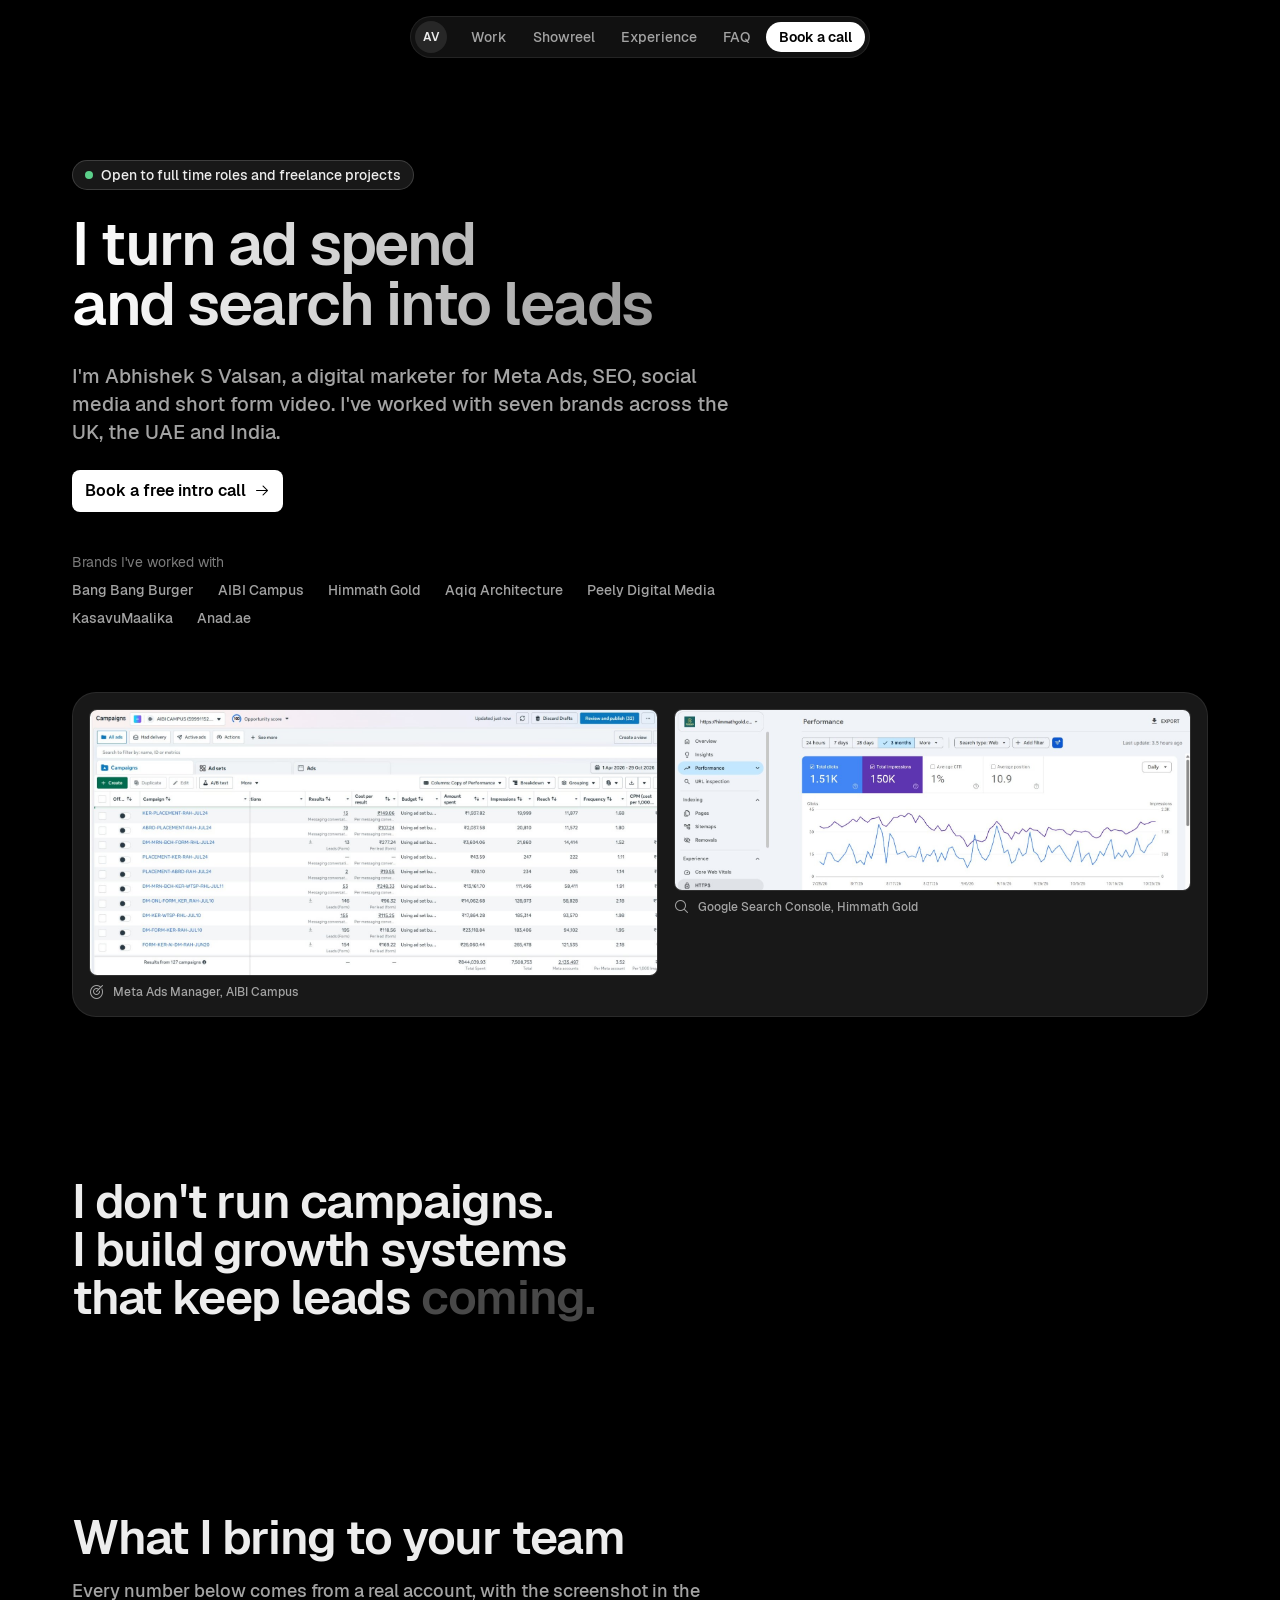
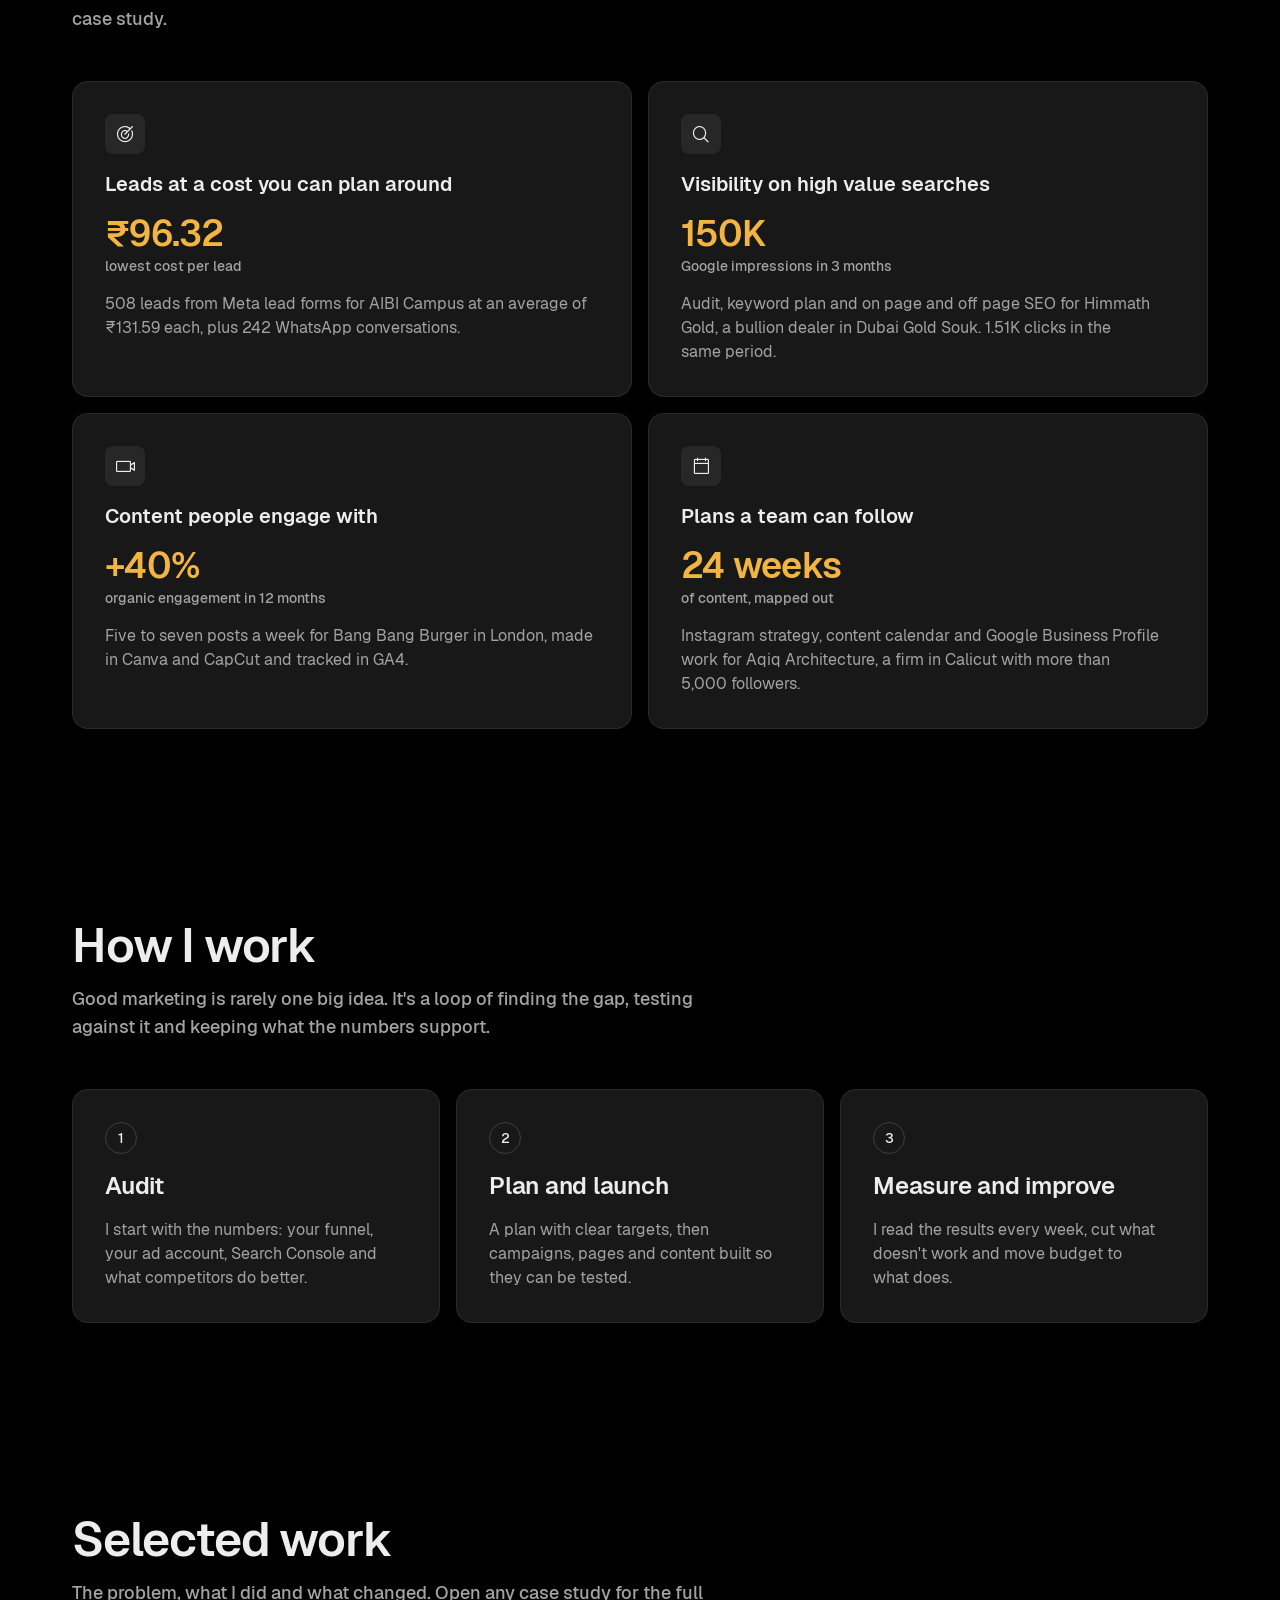
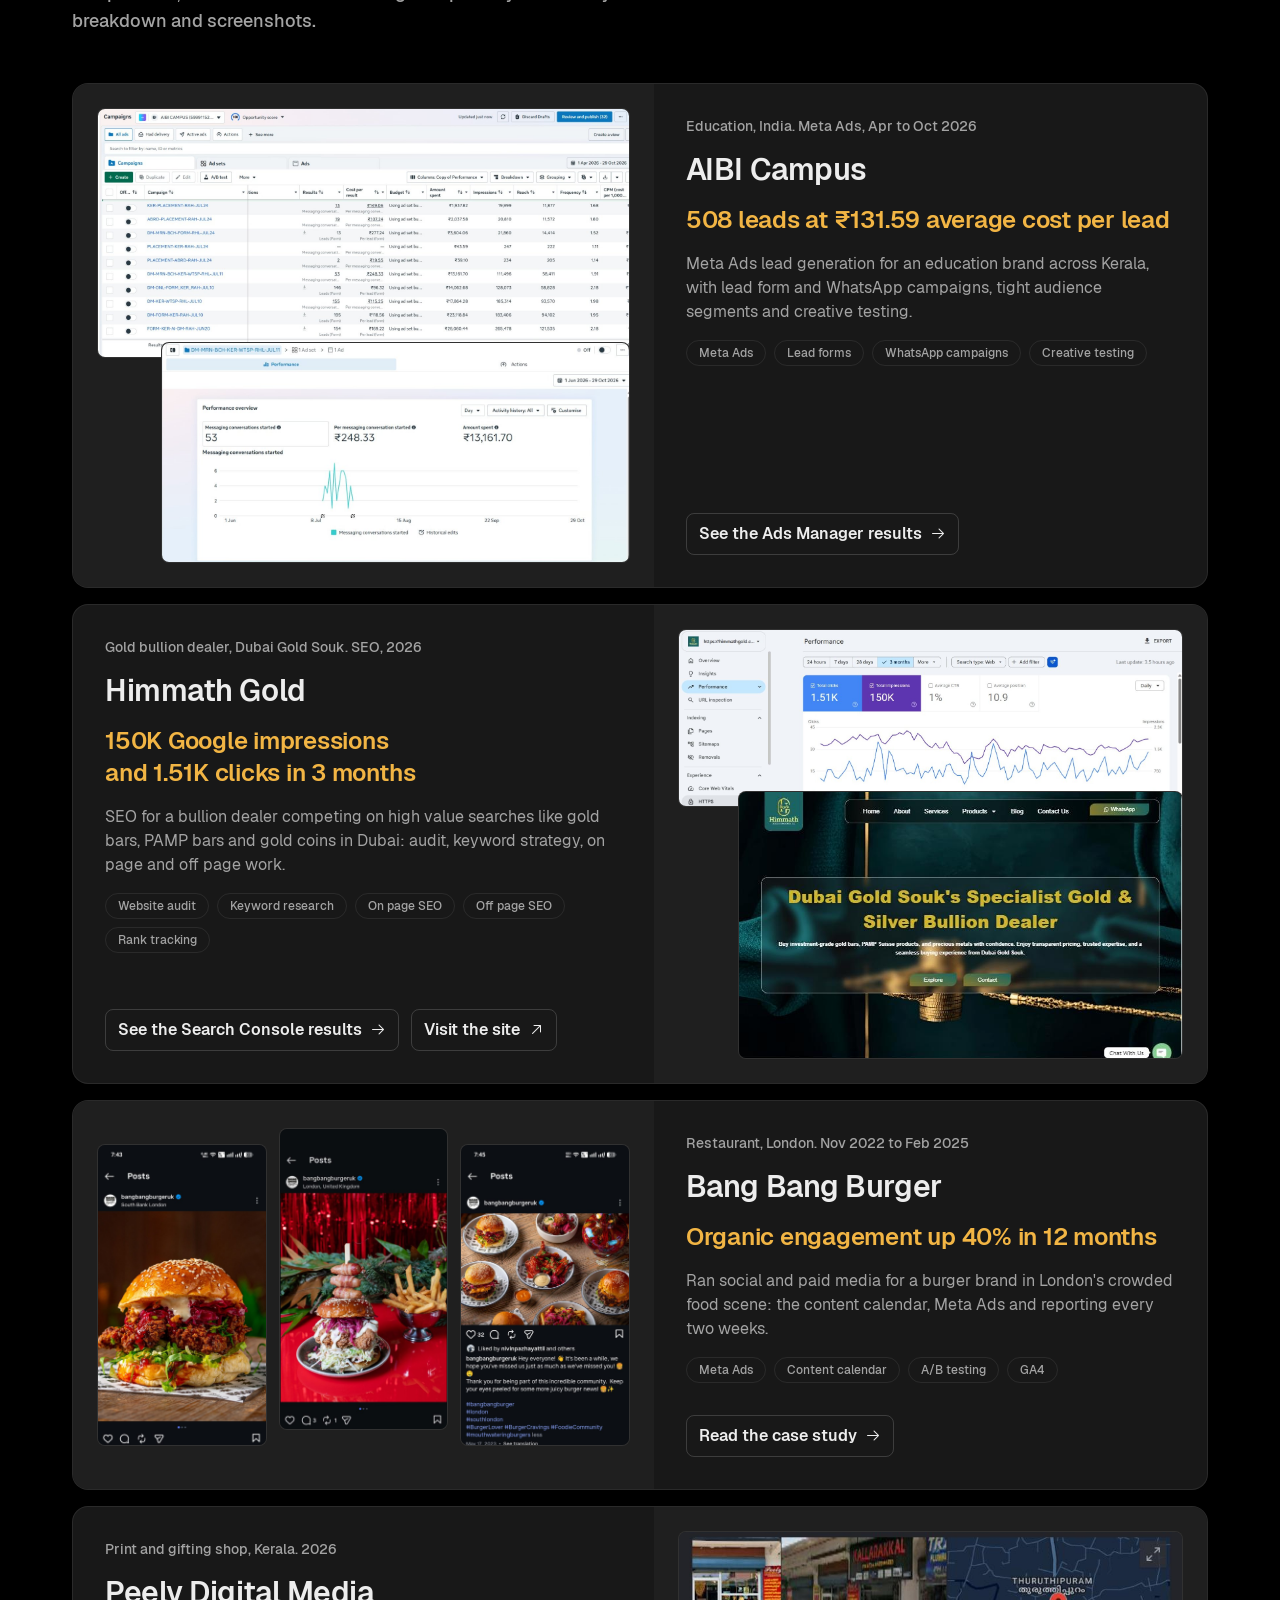
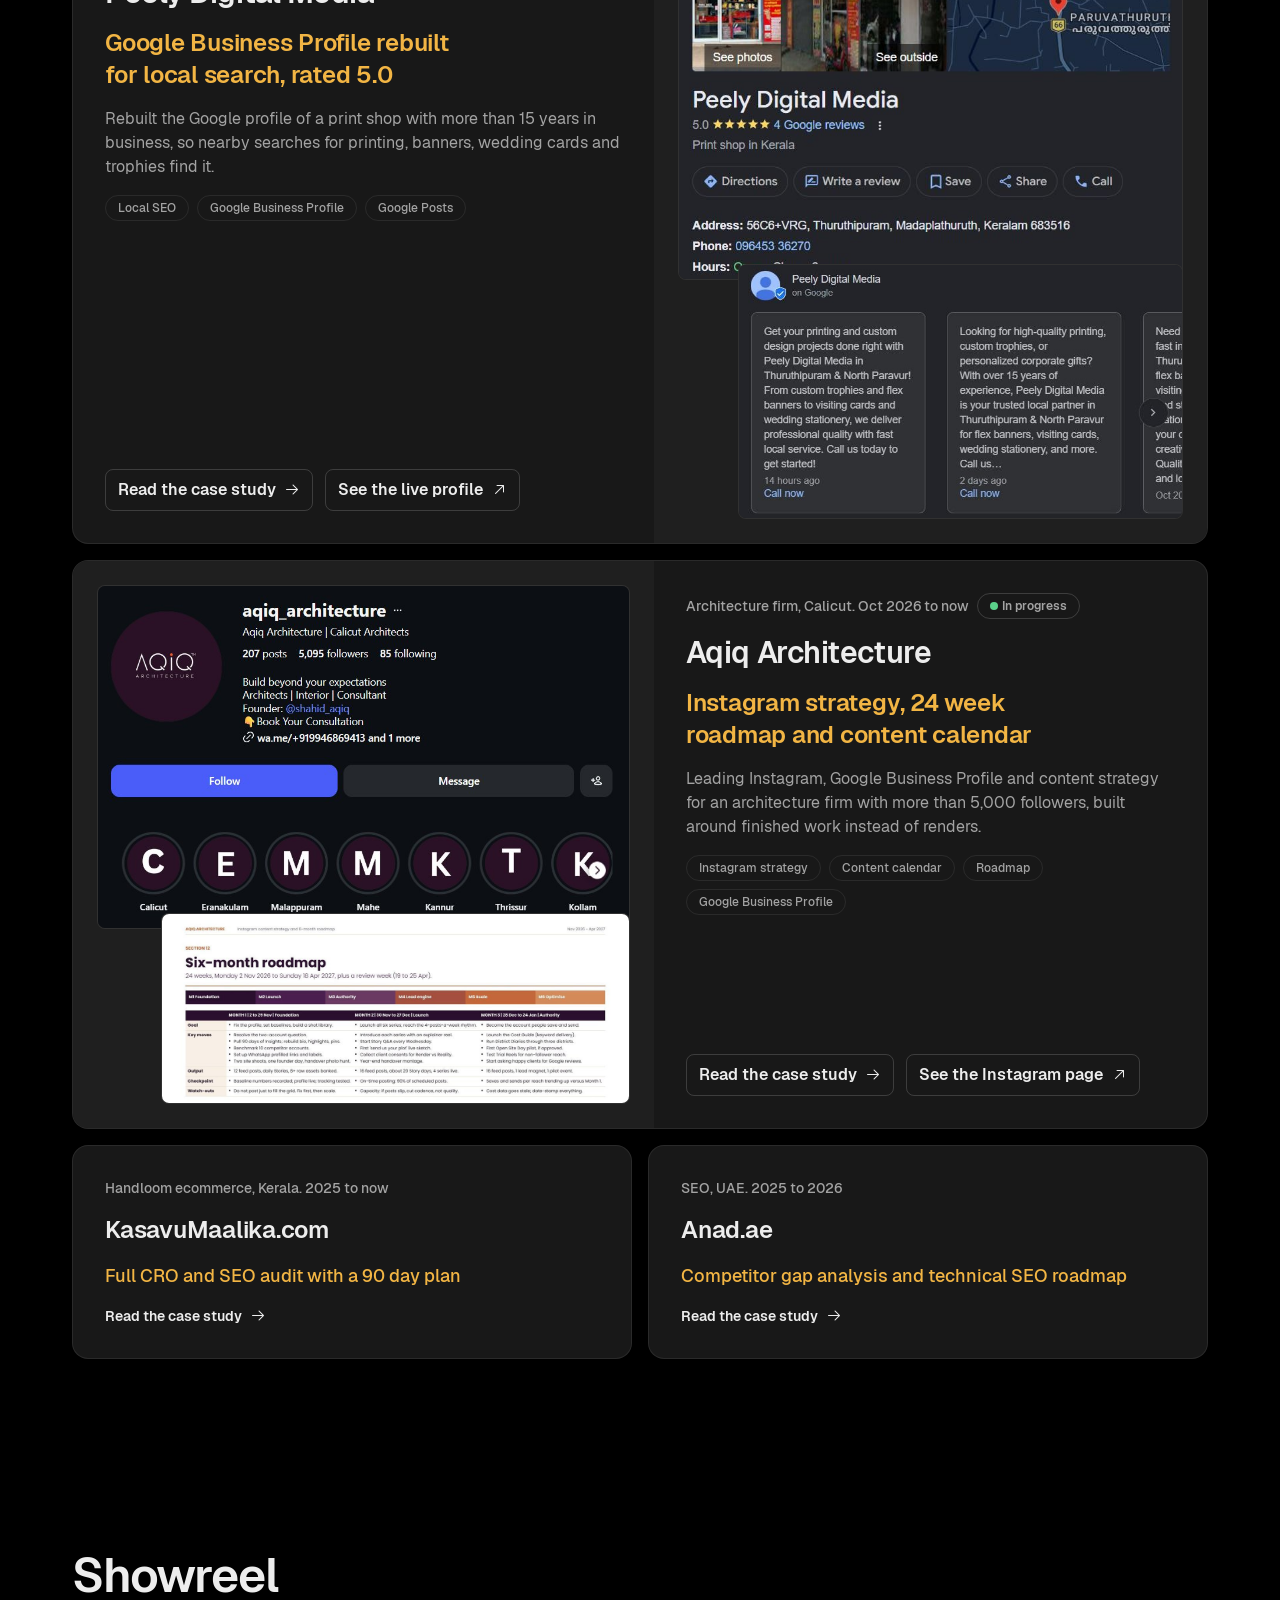
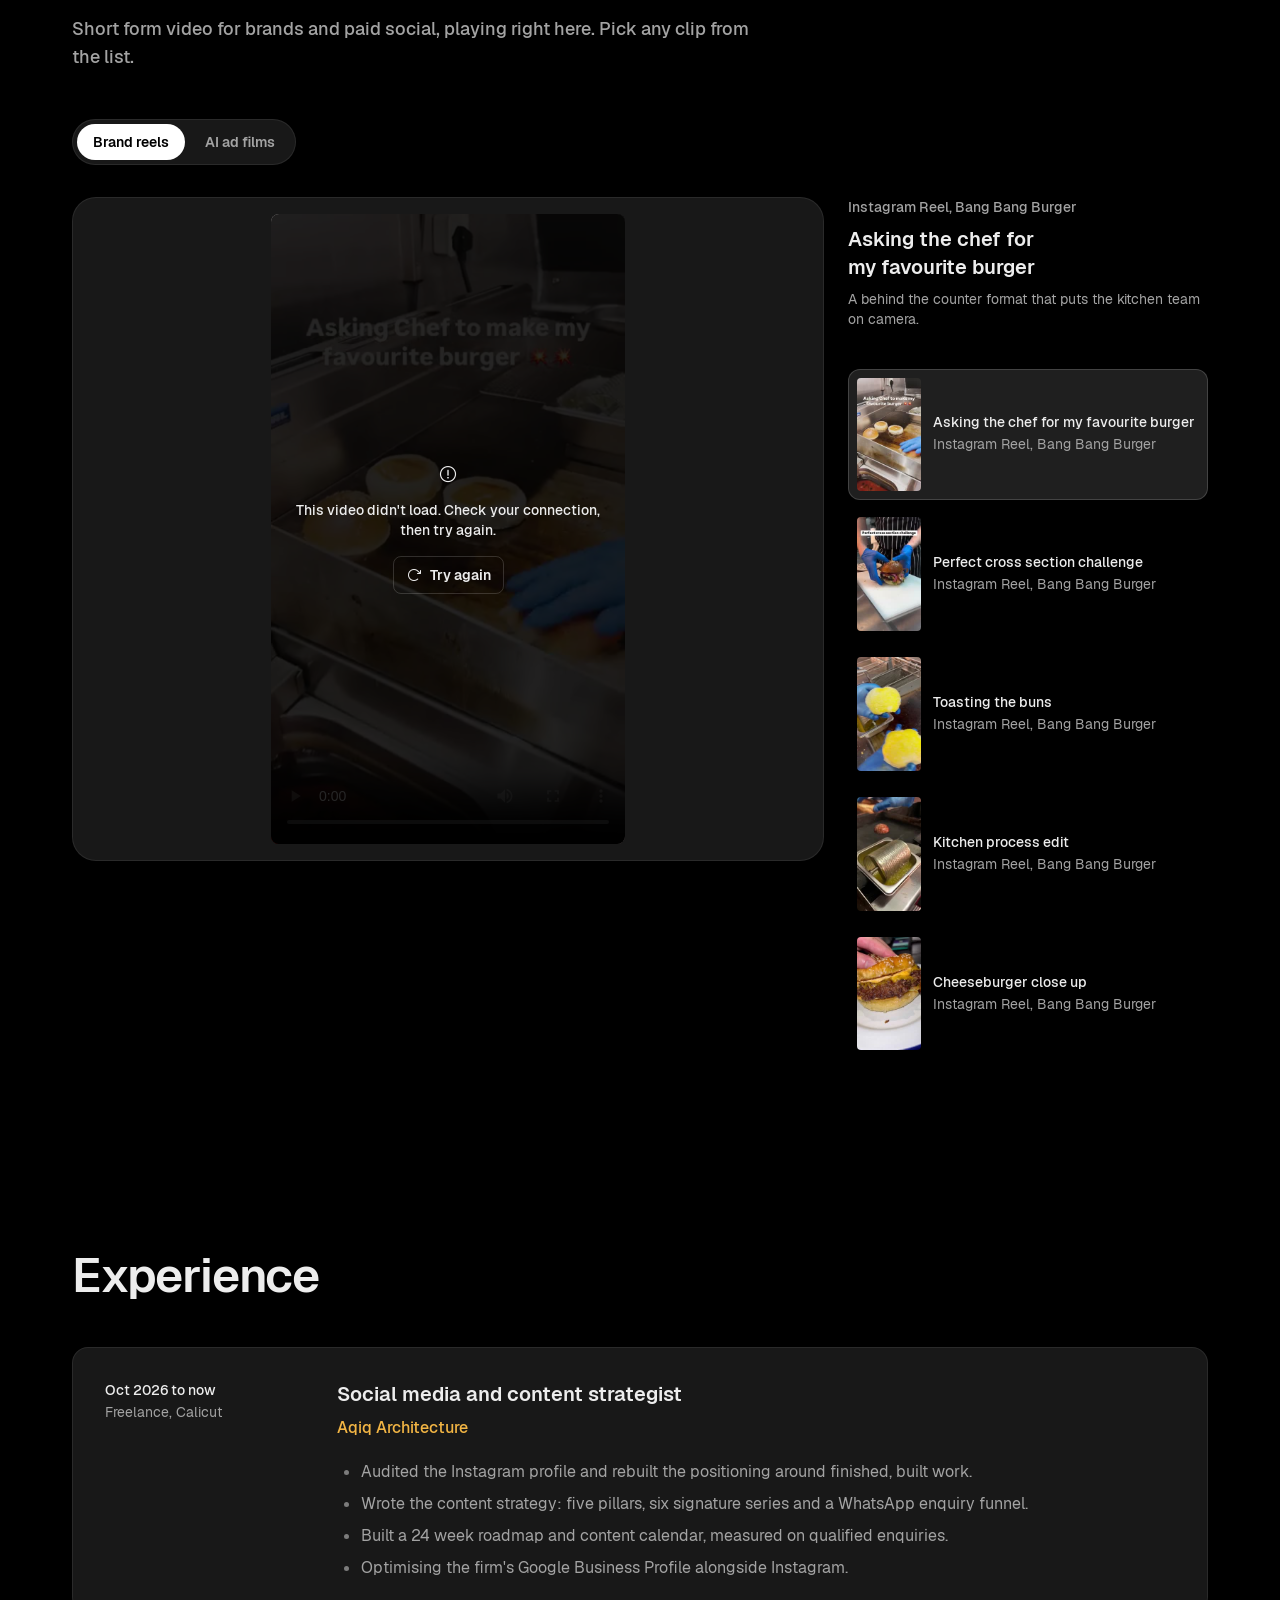
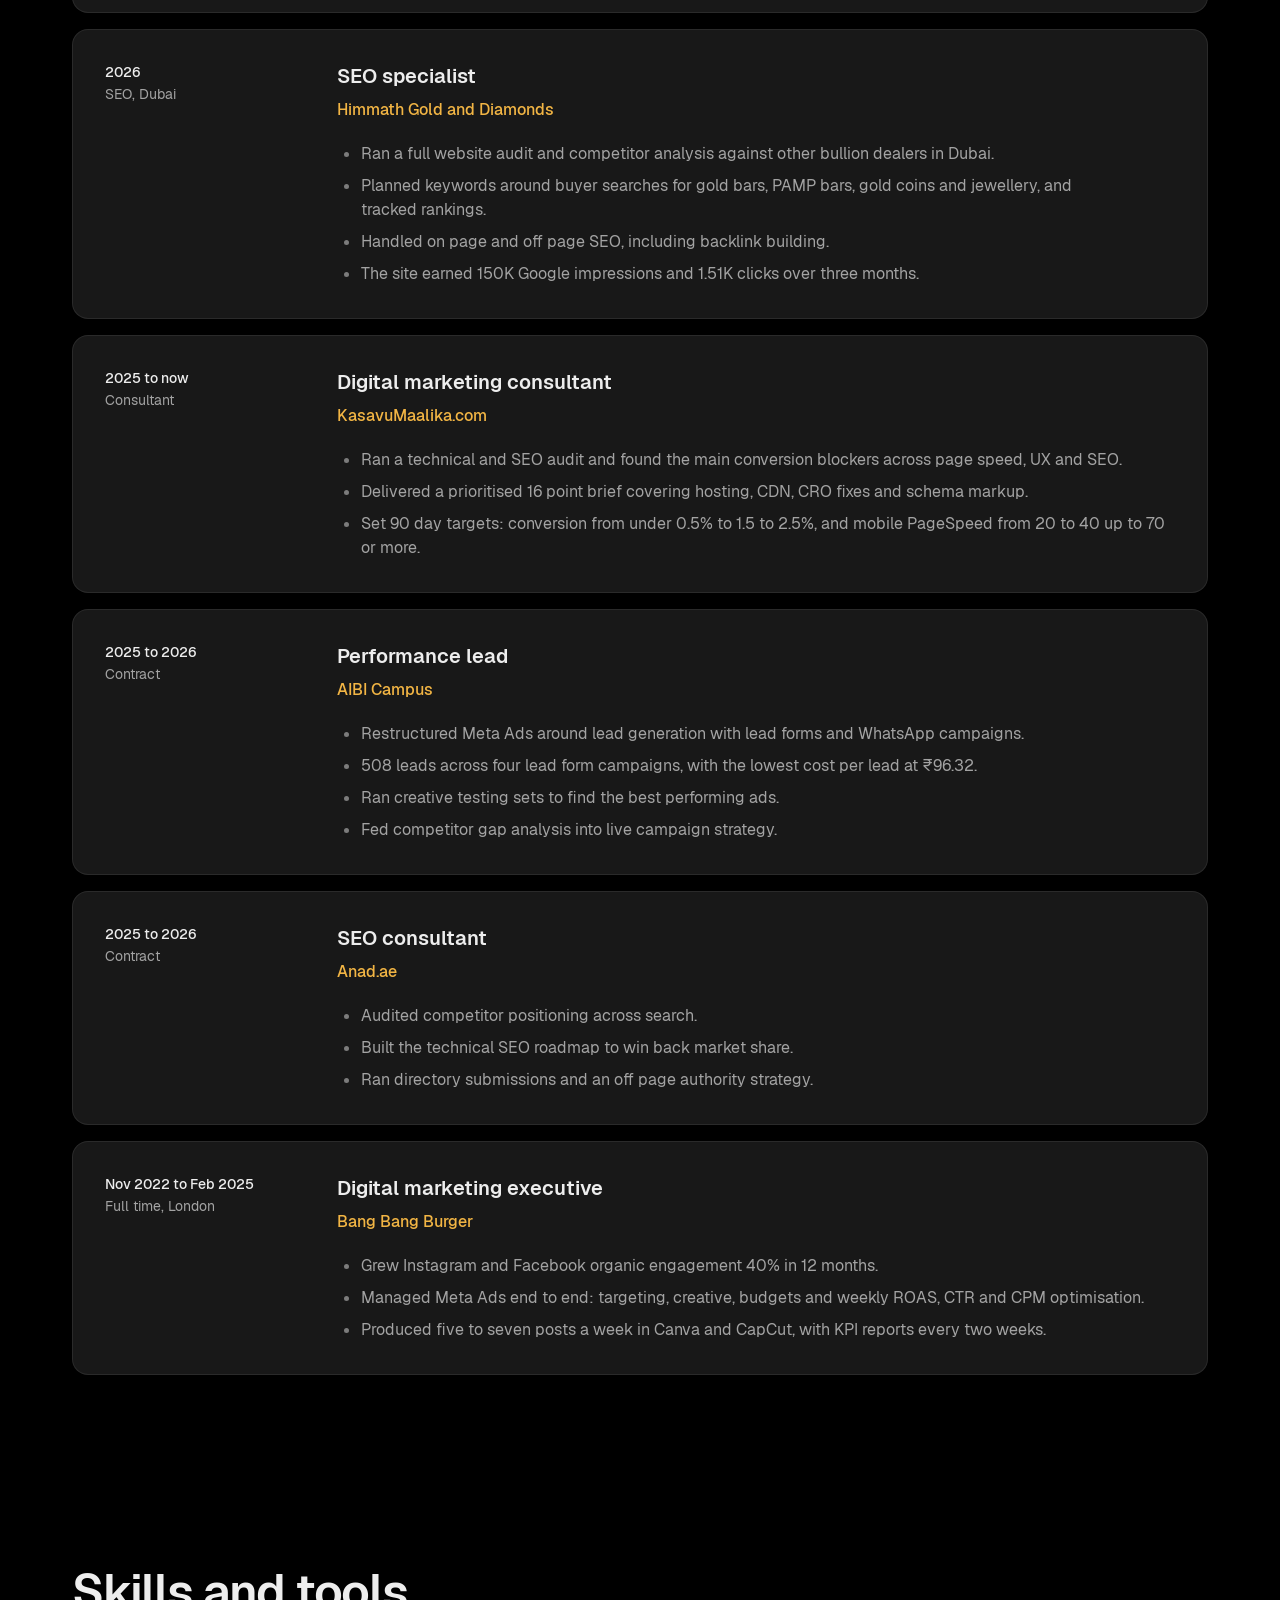
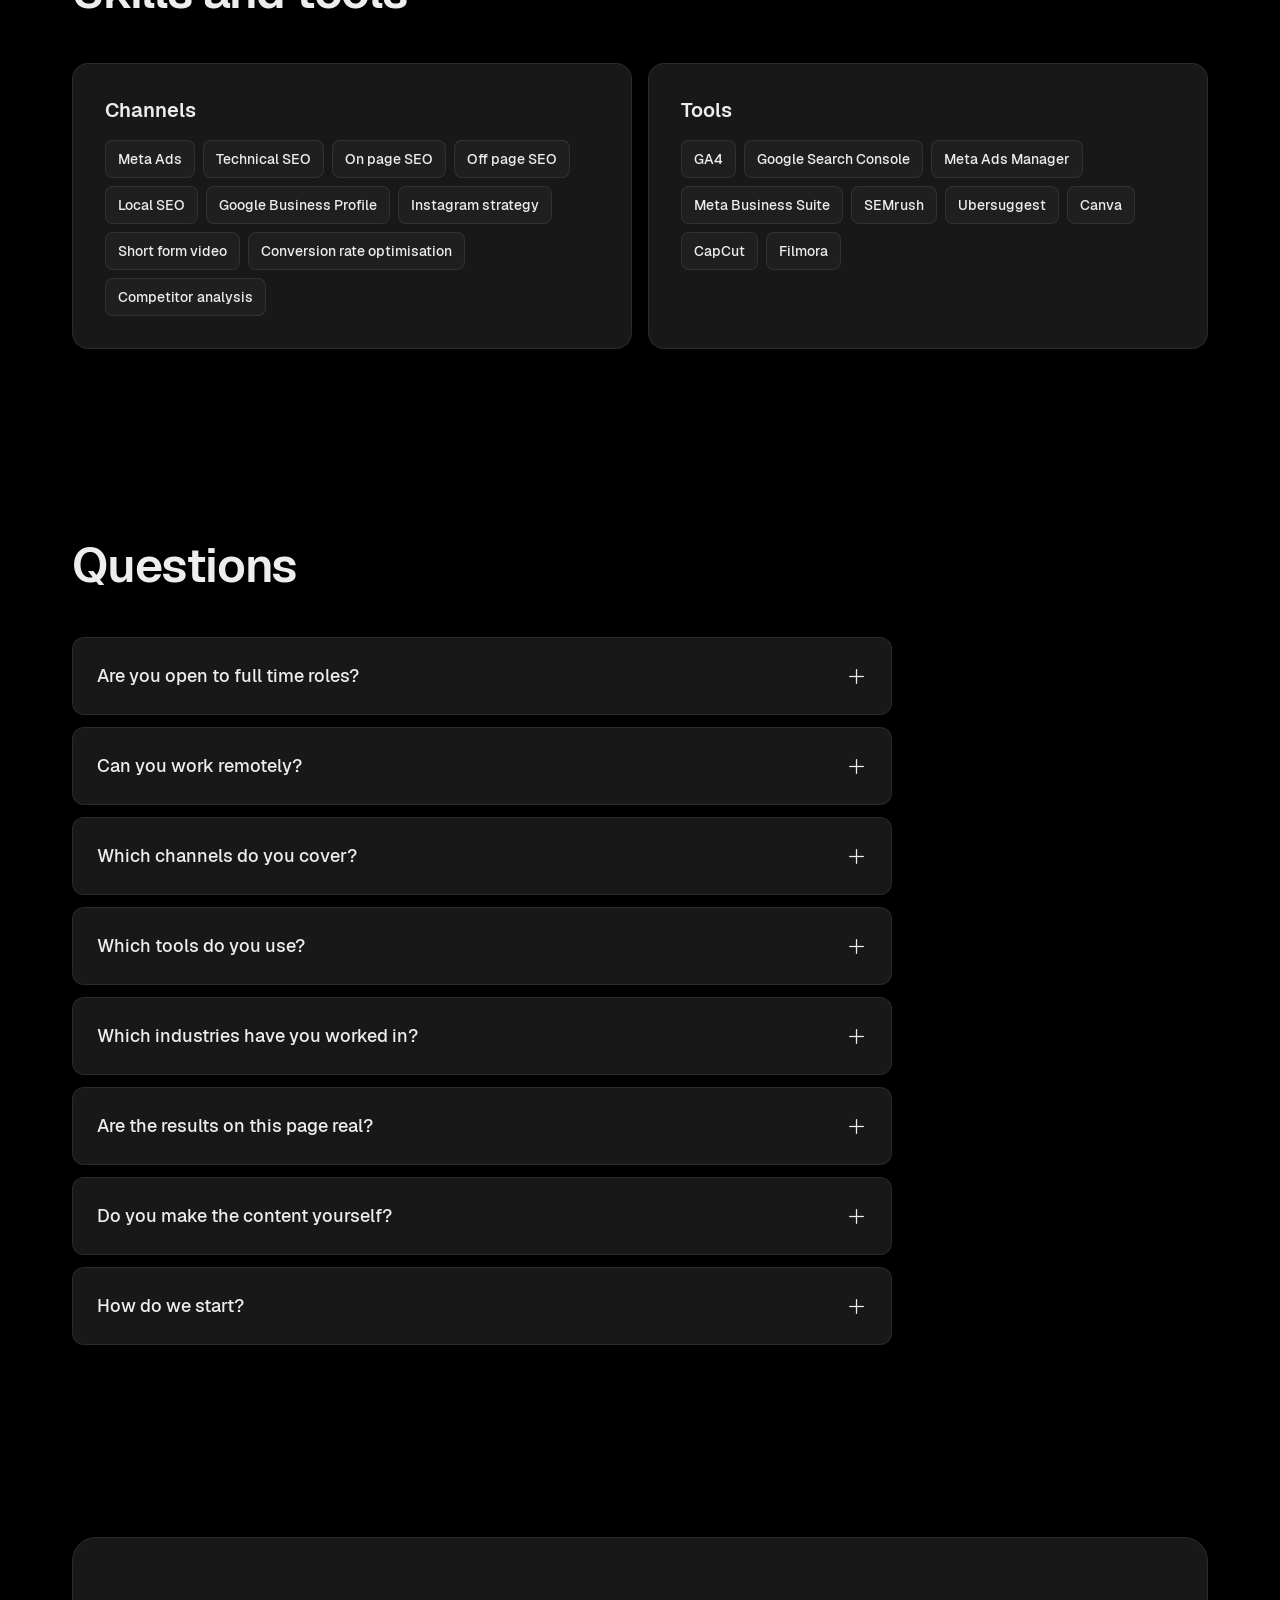
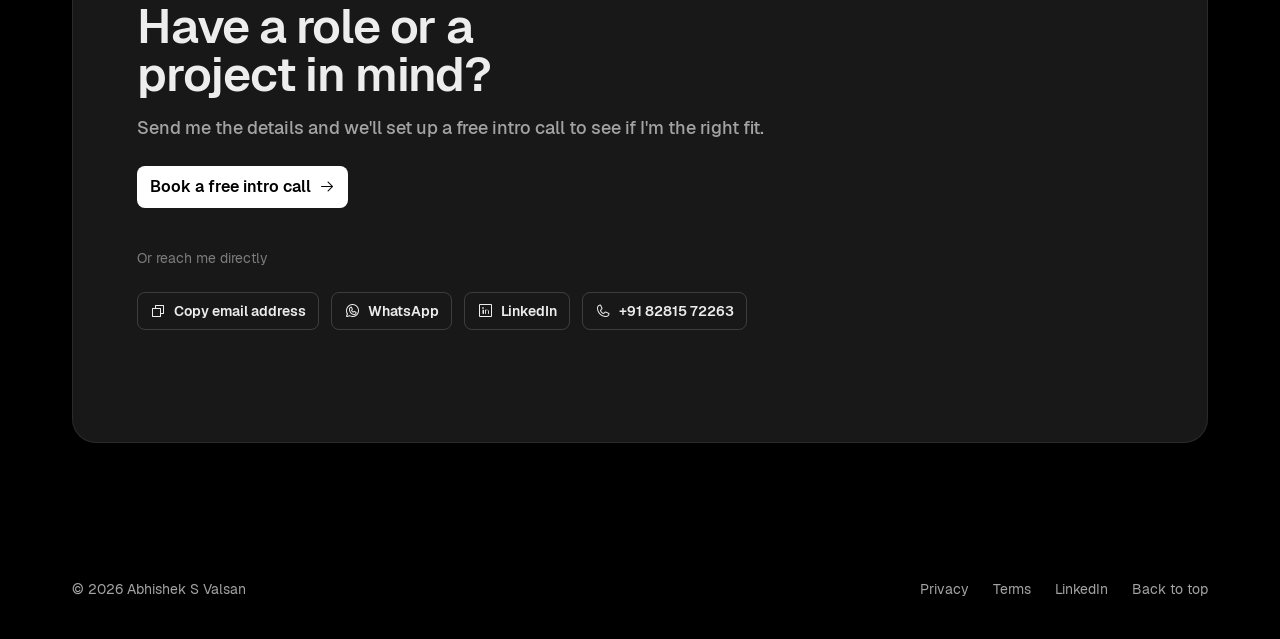
==== commit 828edc83: "Add social media to hero introduction Co-Authored-By: Claude Opus 5.5 <noreply@anthropic.com> Claude" ====
--- a/index.html
+++ b/index.html
@@ -91,7 +91,7 @@
       <div class="hero-copy">
         <p class="badge caption-1"><span class="dot" aria-hidden="true"></span>Open to full time roles and freelance projects</p>
         <h1 class="hero-title heading-3 md:heading-1" id="hero-title">I turn ad spend<br> and search into leads</h1>
-        <p class="hero-sub title-1 muted">I'm Abhishek S Valsan, a digital marketer for Meta Ads, SEO and short form video. I've worked with seven brands across the UK, the UAE and India.</p>
+        <p class="hero-sub title-1 muted">I'm Abhishek S Valsan, a digital marketer for Meta Ads, SEO, social media and short form video. I've worked with seven brands across the UK, the UAE and India.</p>
         <a class="btn btn-primary button-md" href="mailto:abhisheksvalsan@gmail.com?subject=Intro%20call">Book a free intro call <i class="ph ph-arrow-right icon-sm" aria-hidden="true"></i></a>
         <div class="proof-row">
           <p class="caption-2 faint">Brands I've worked with</p>
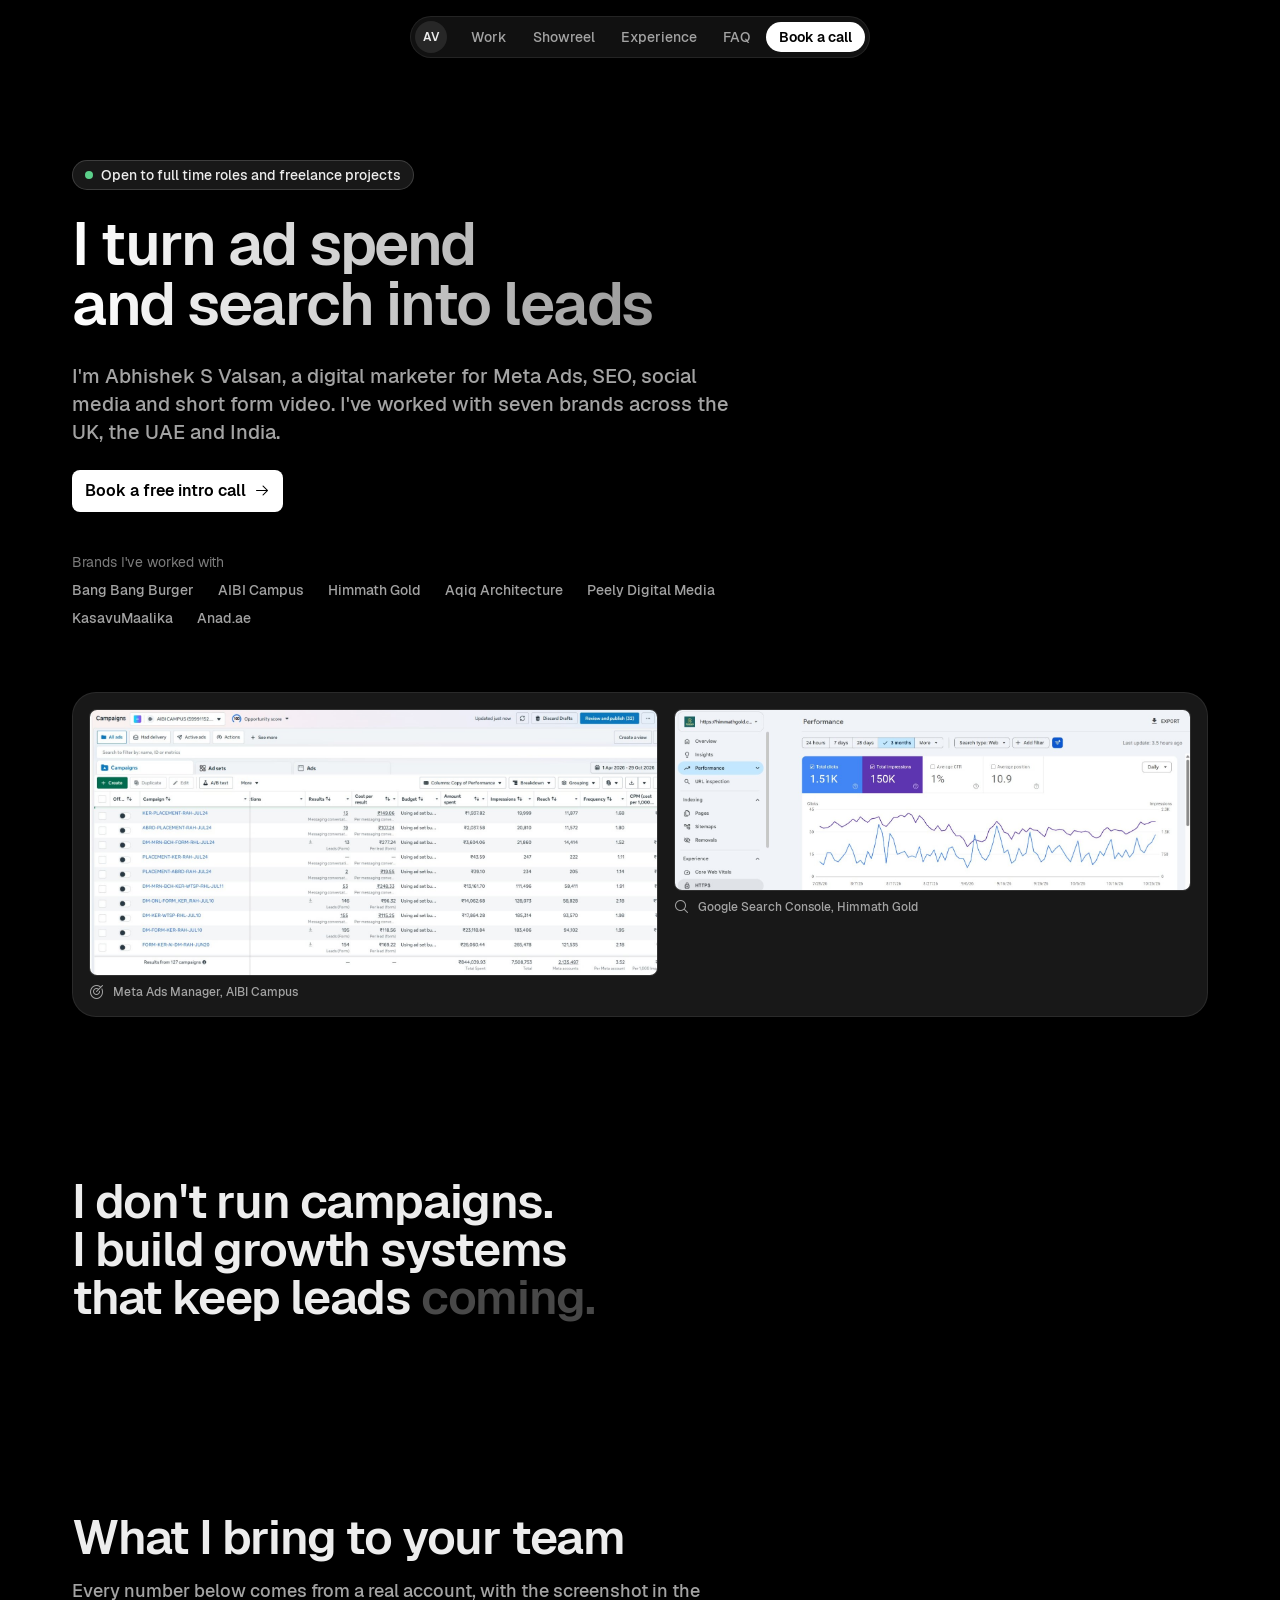
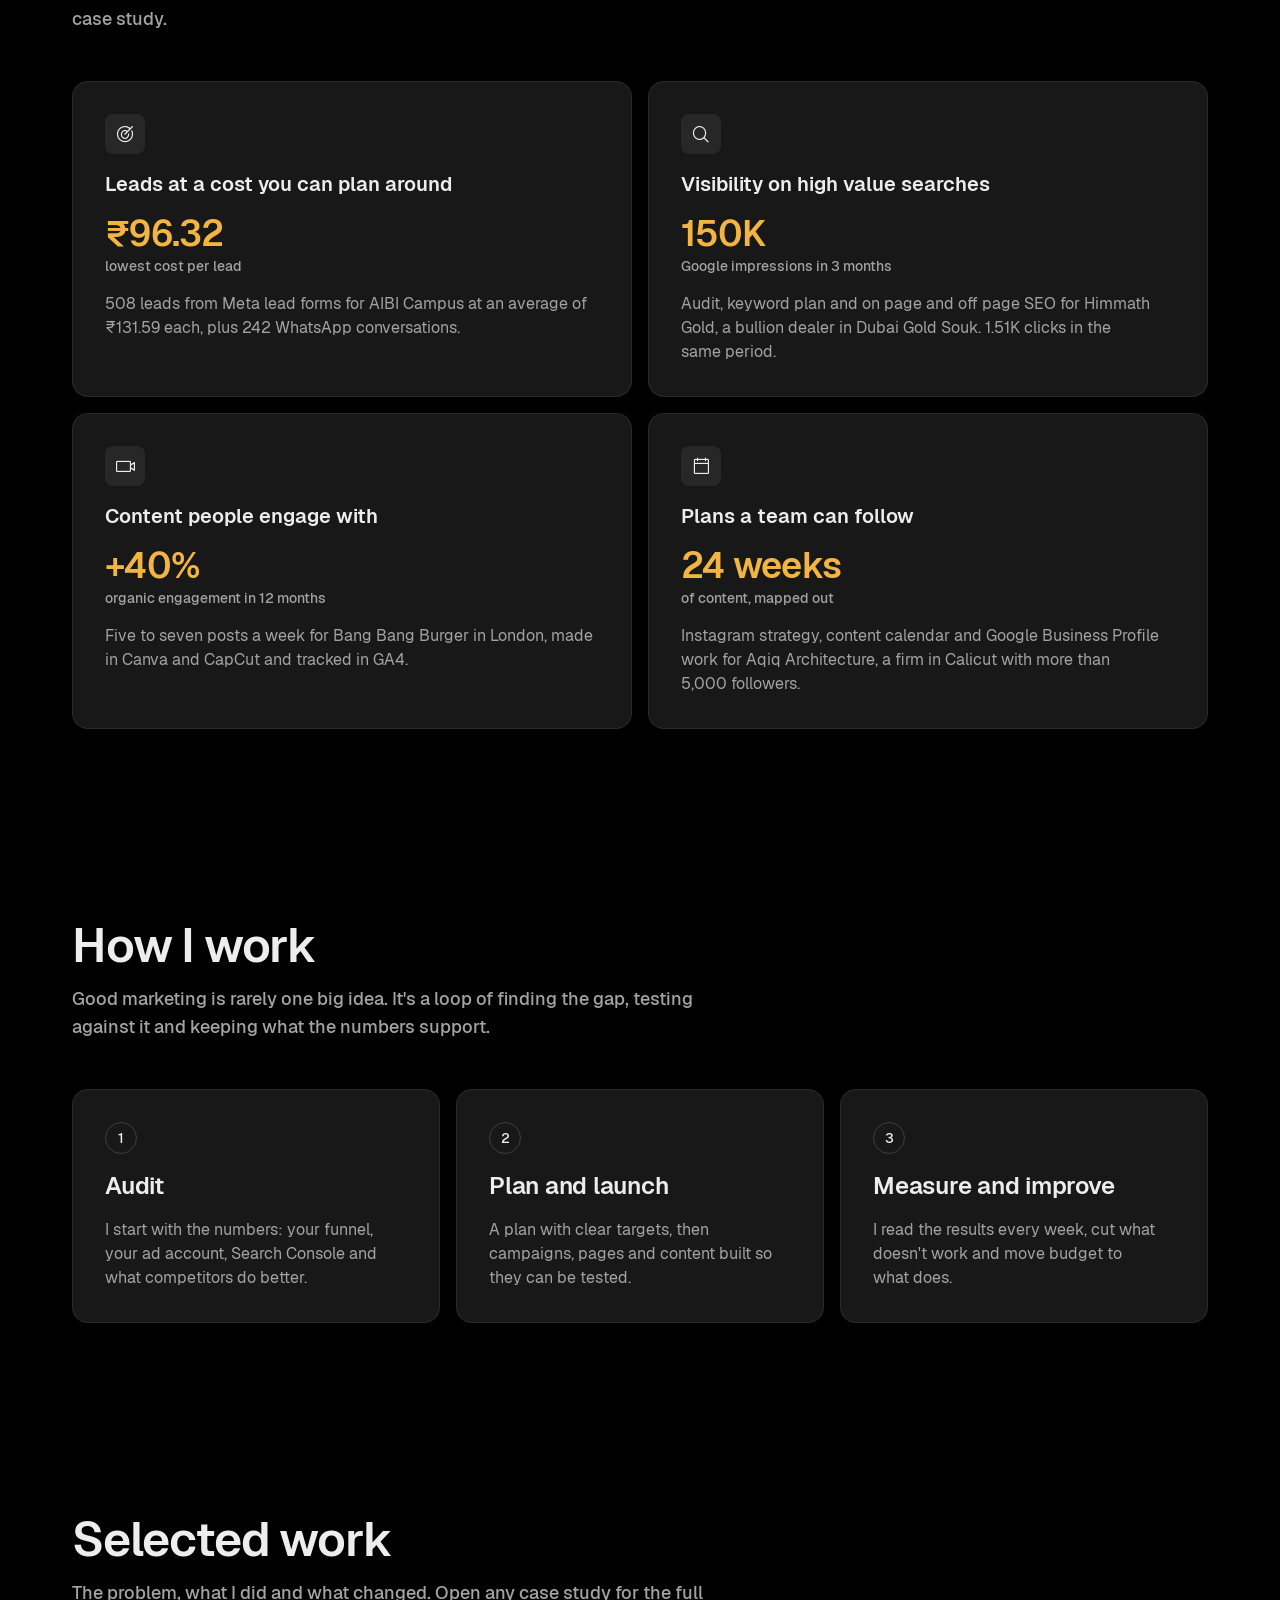
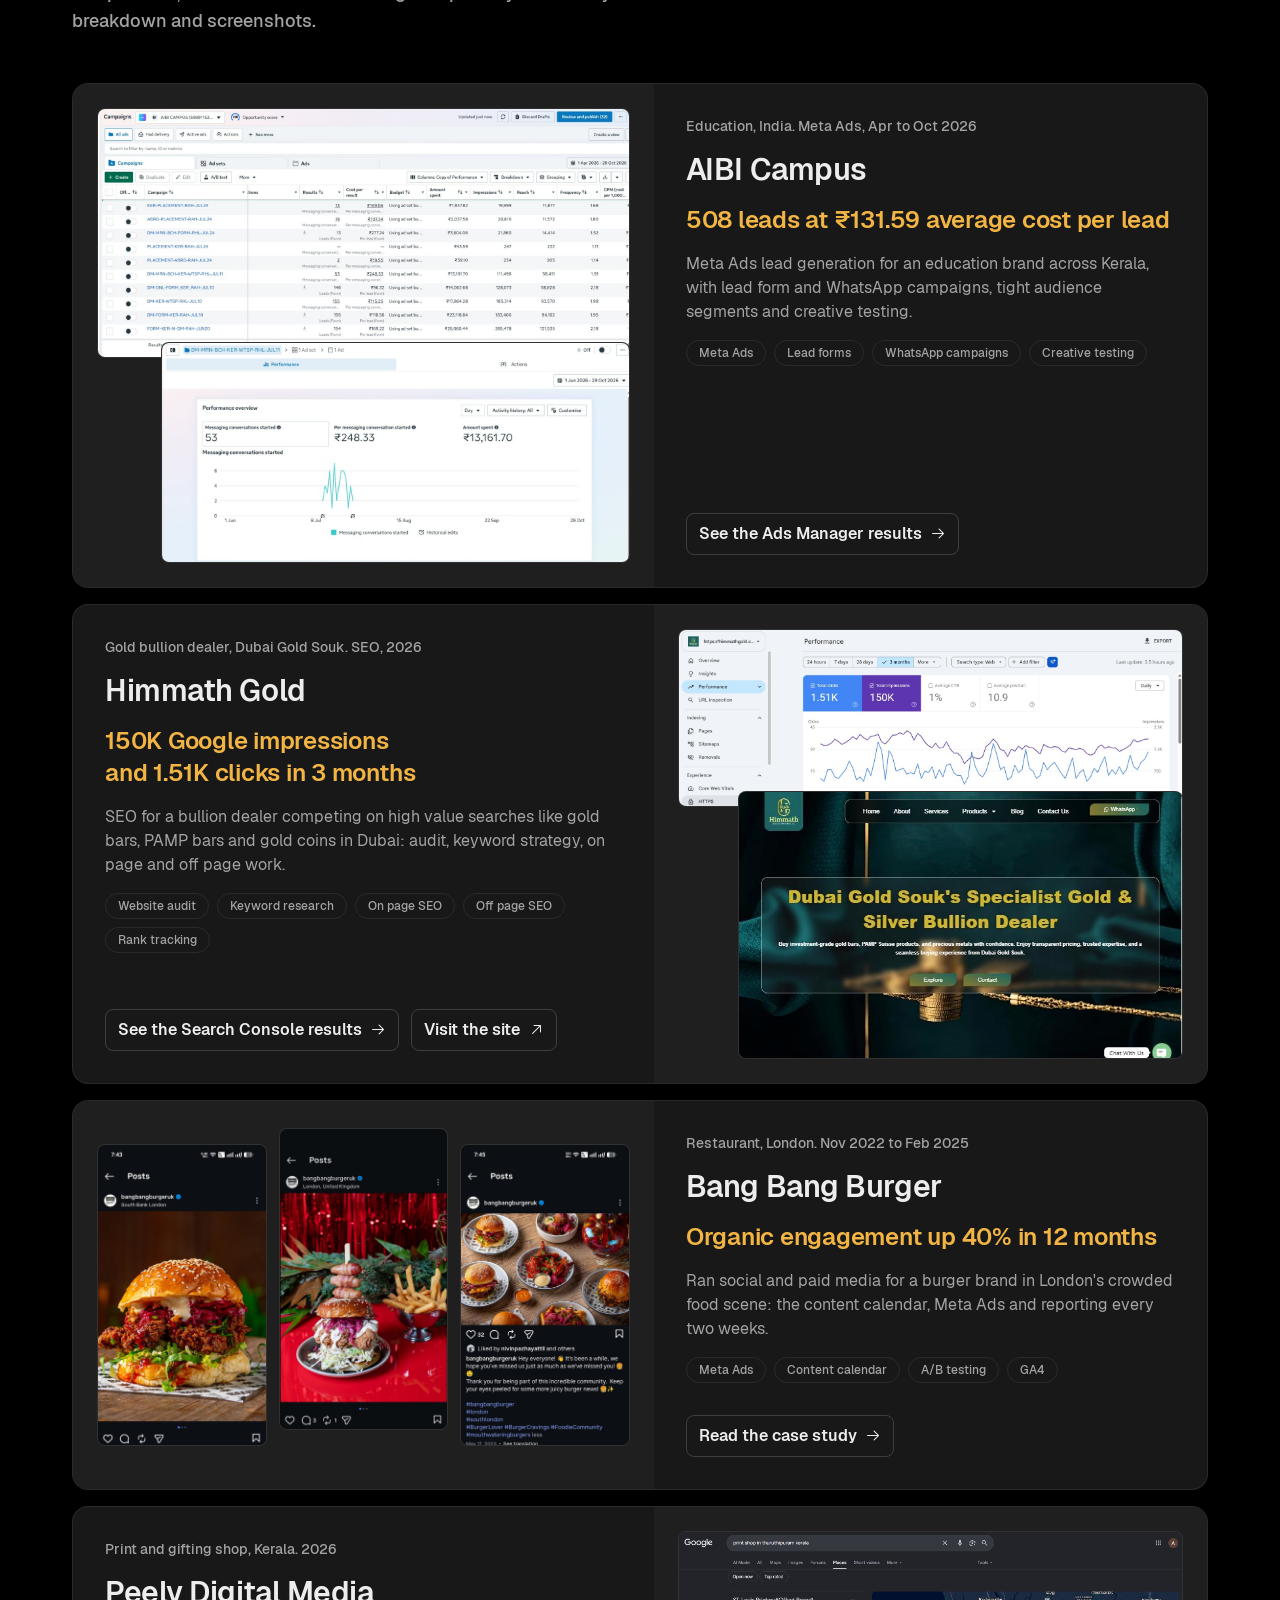
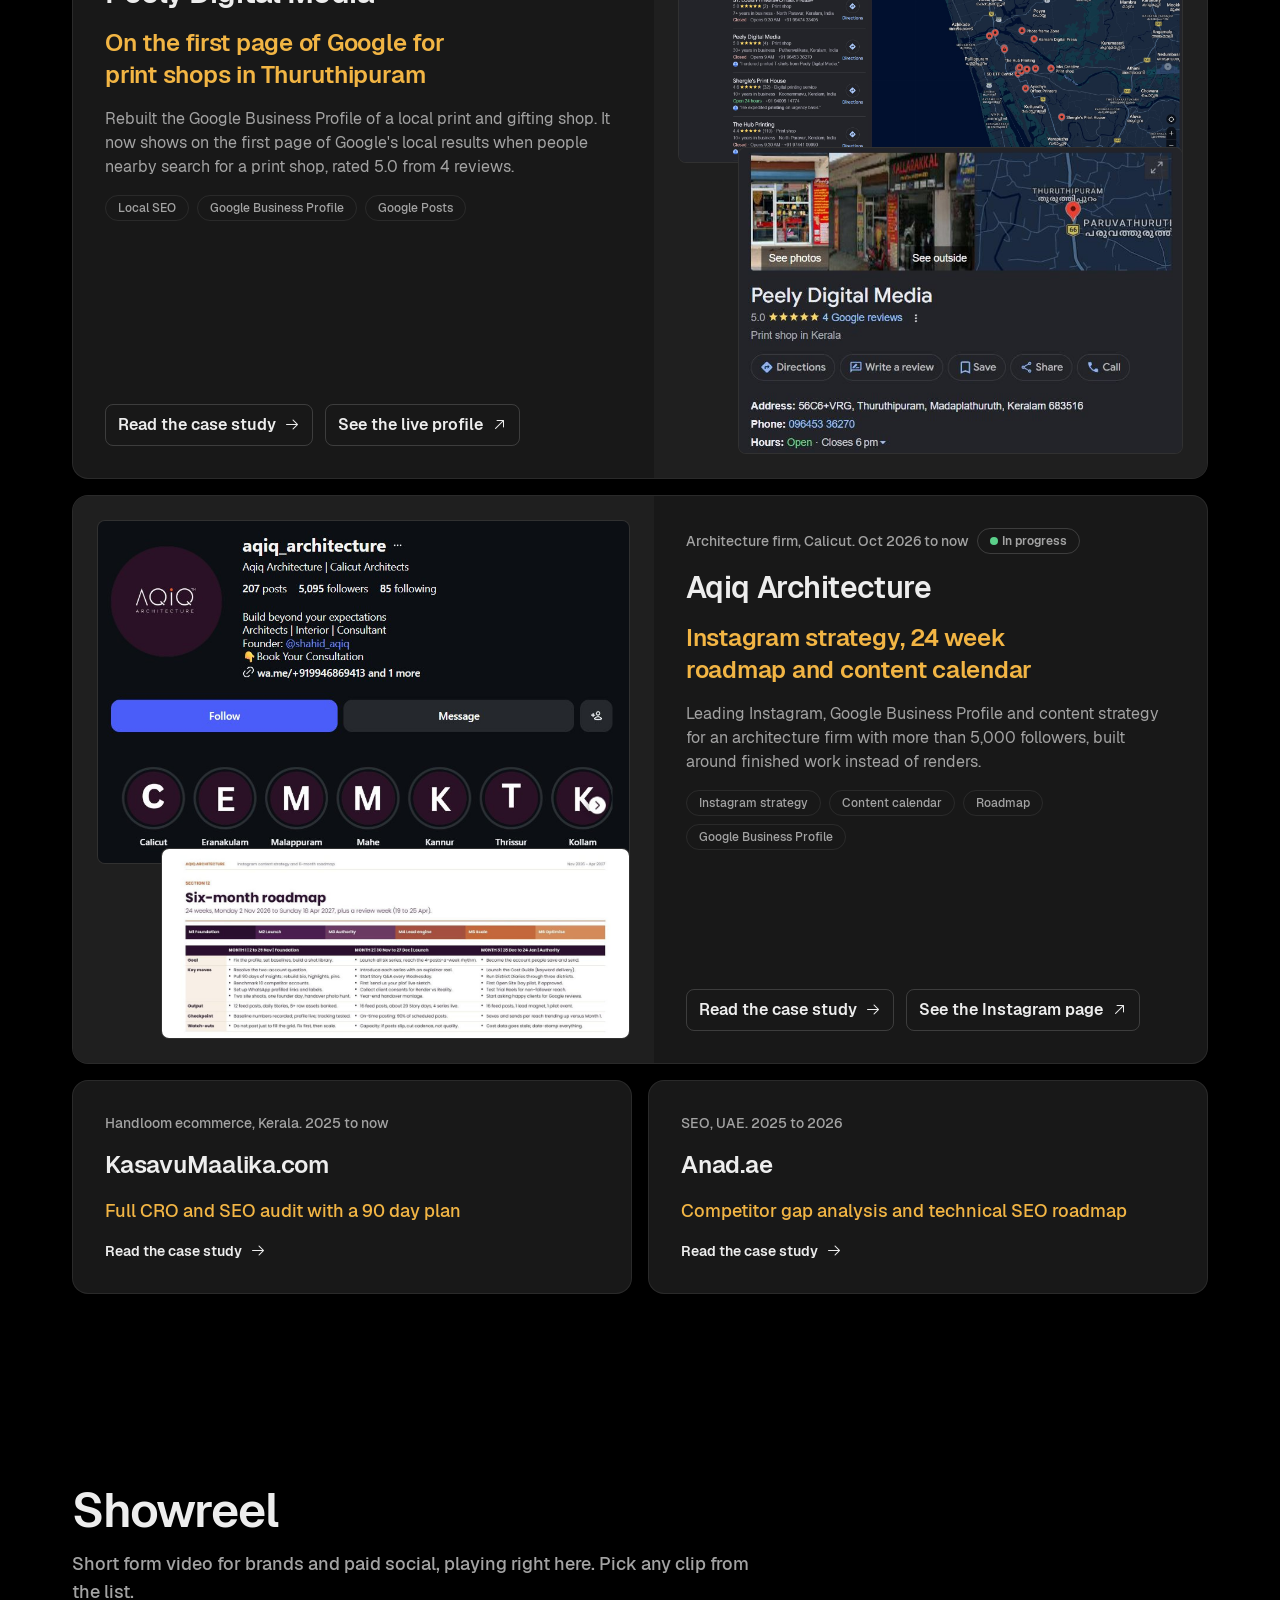
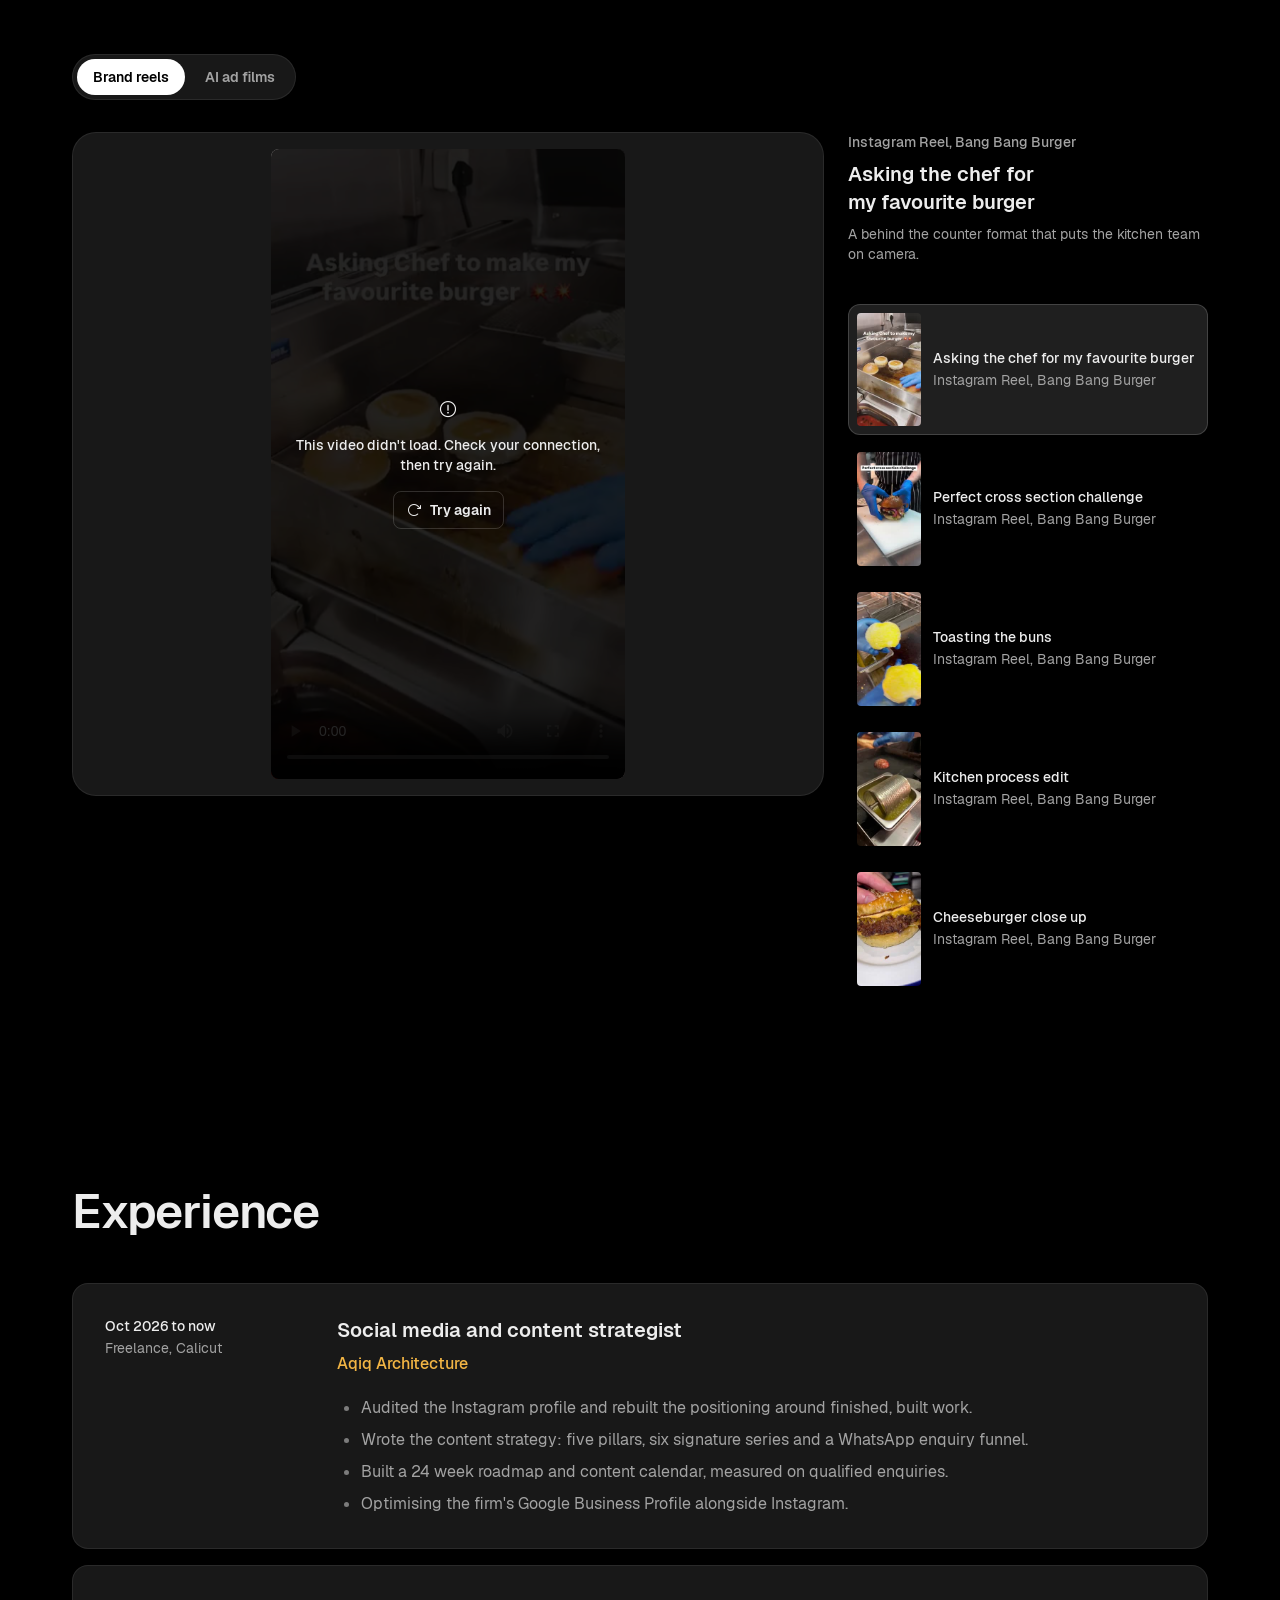
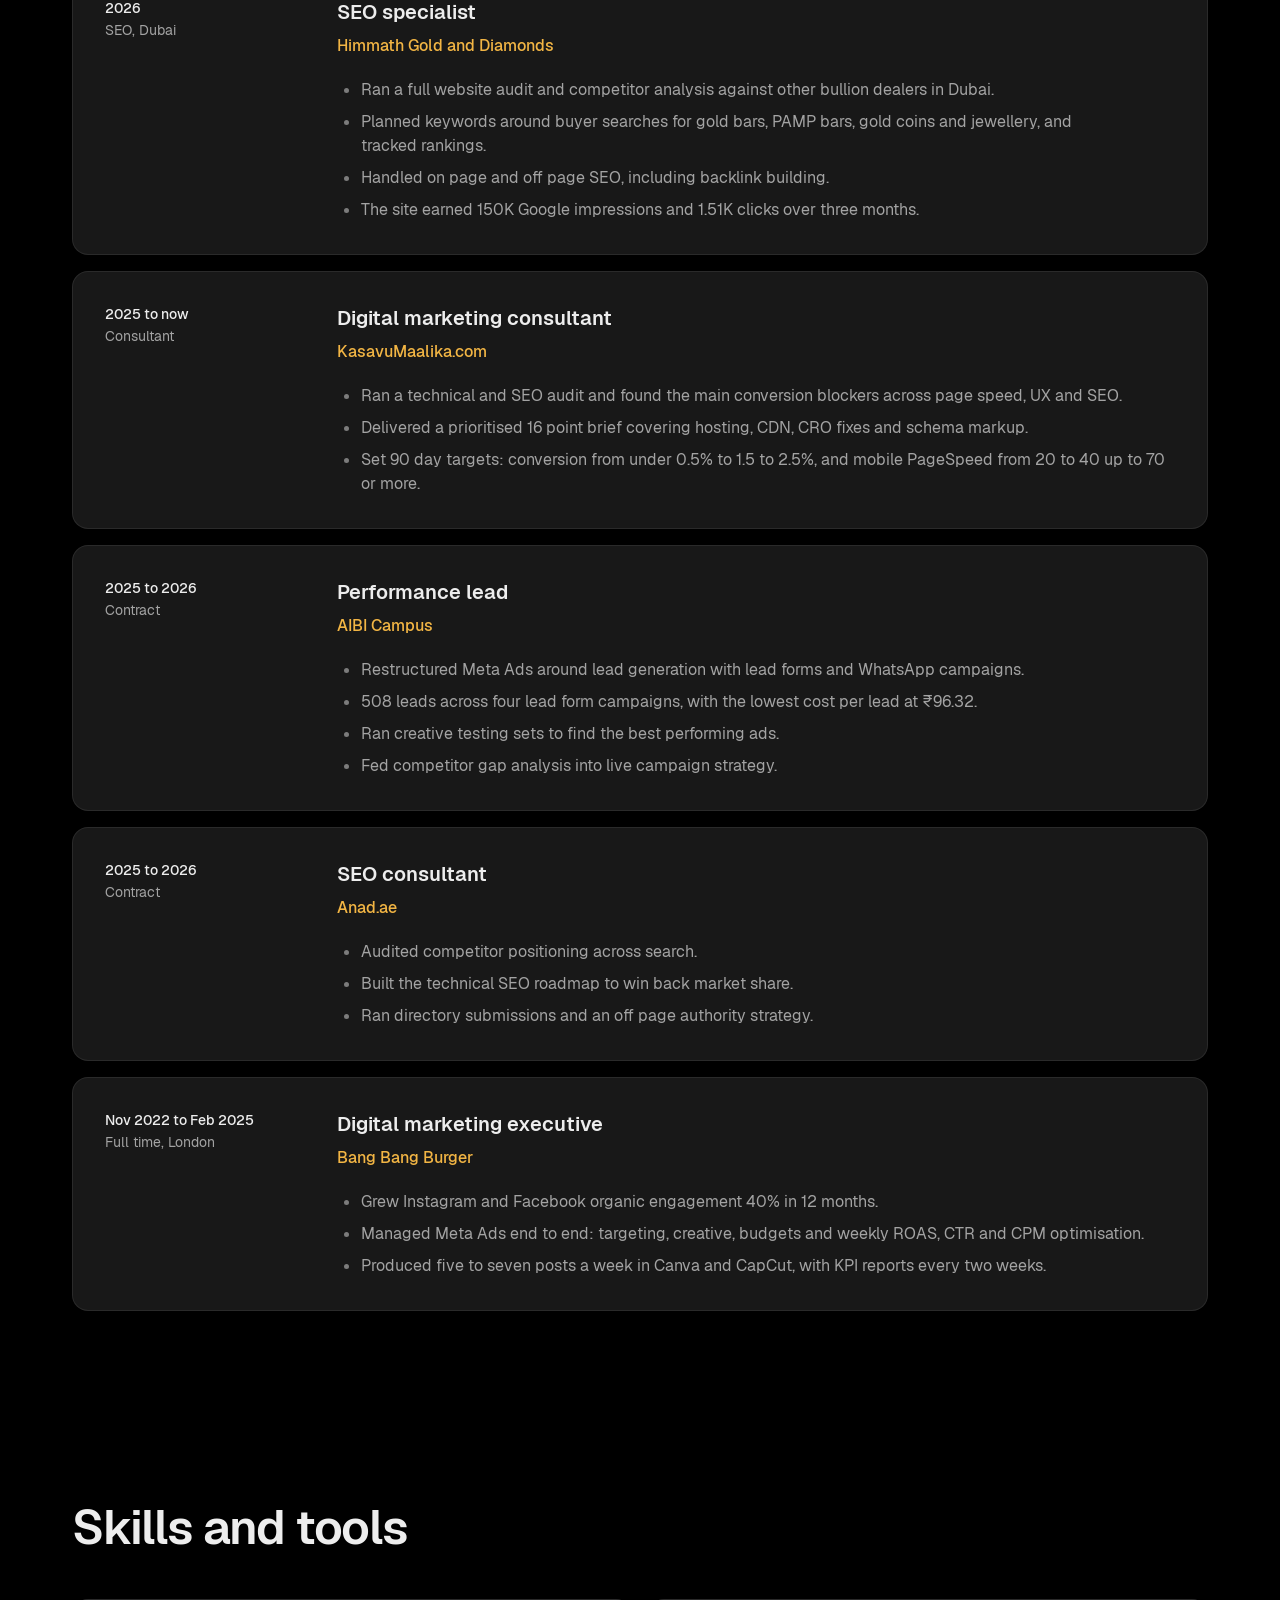
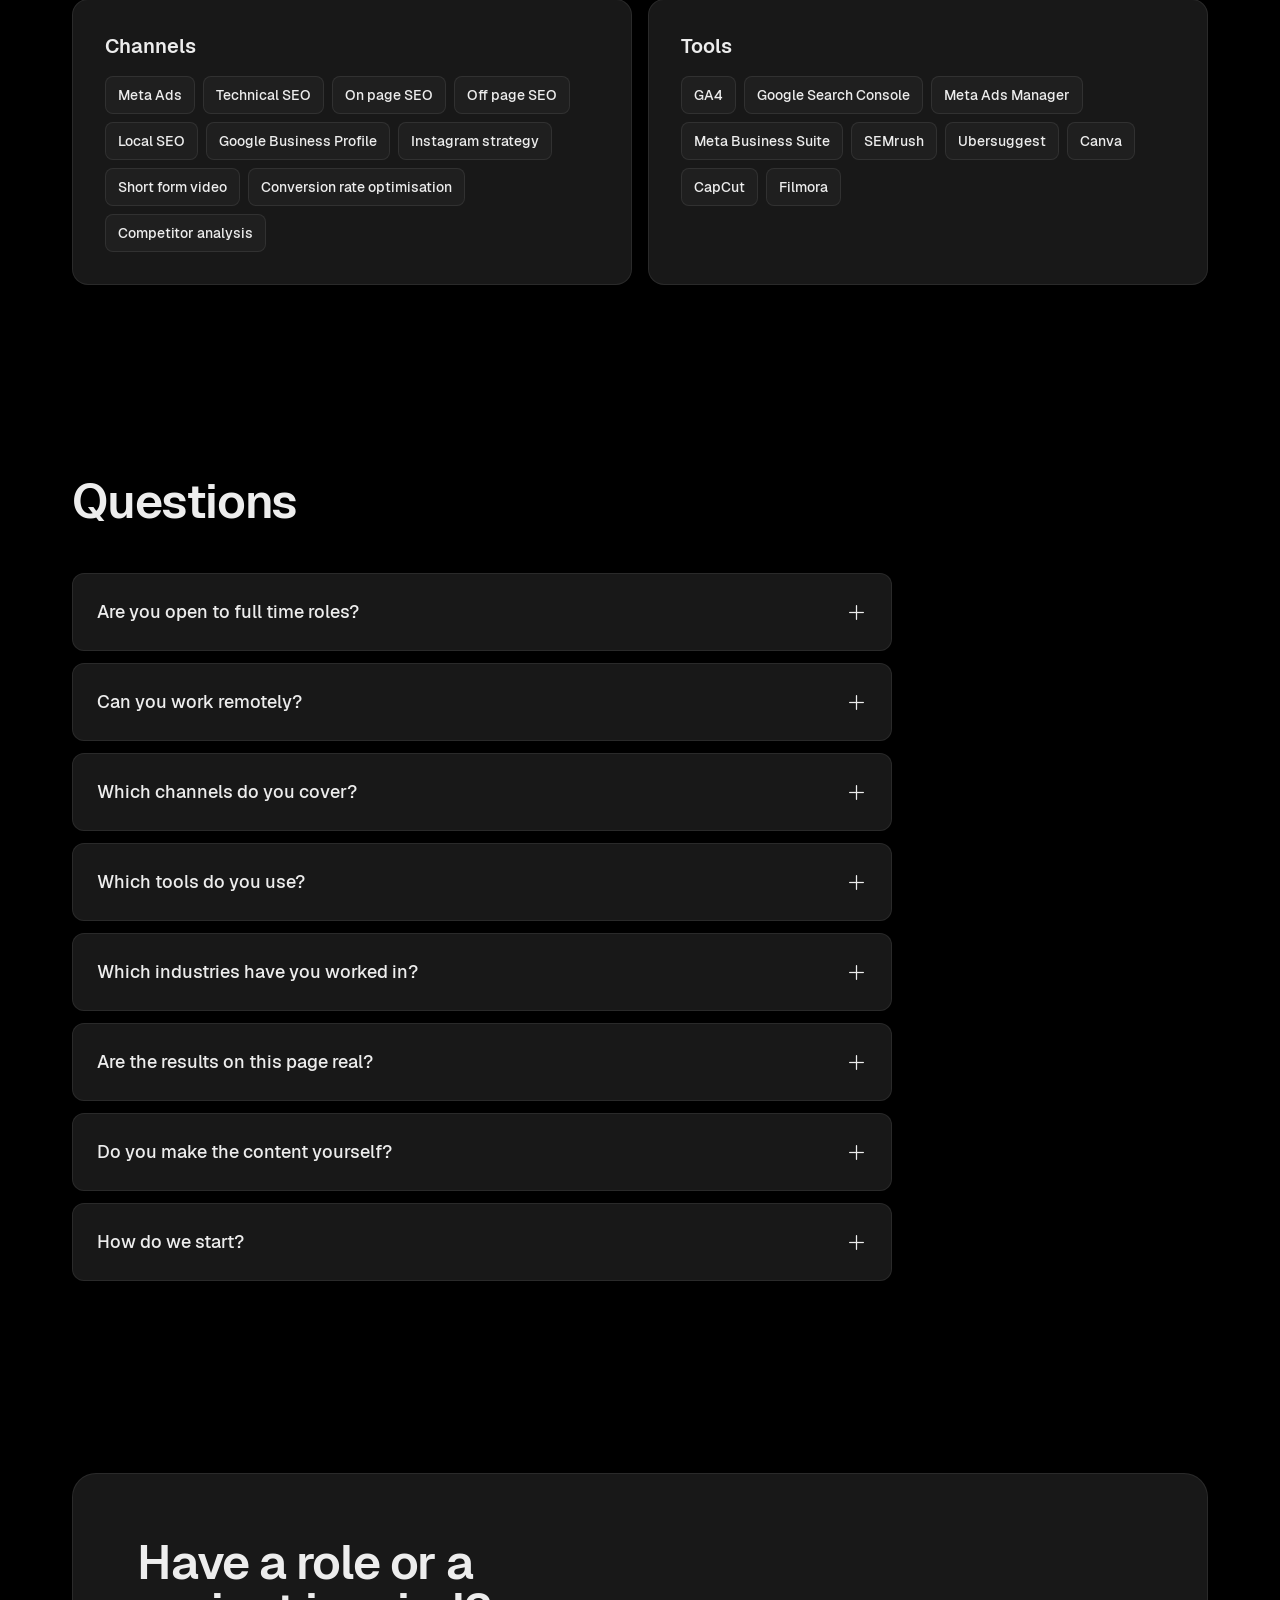
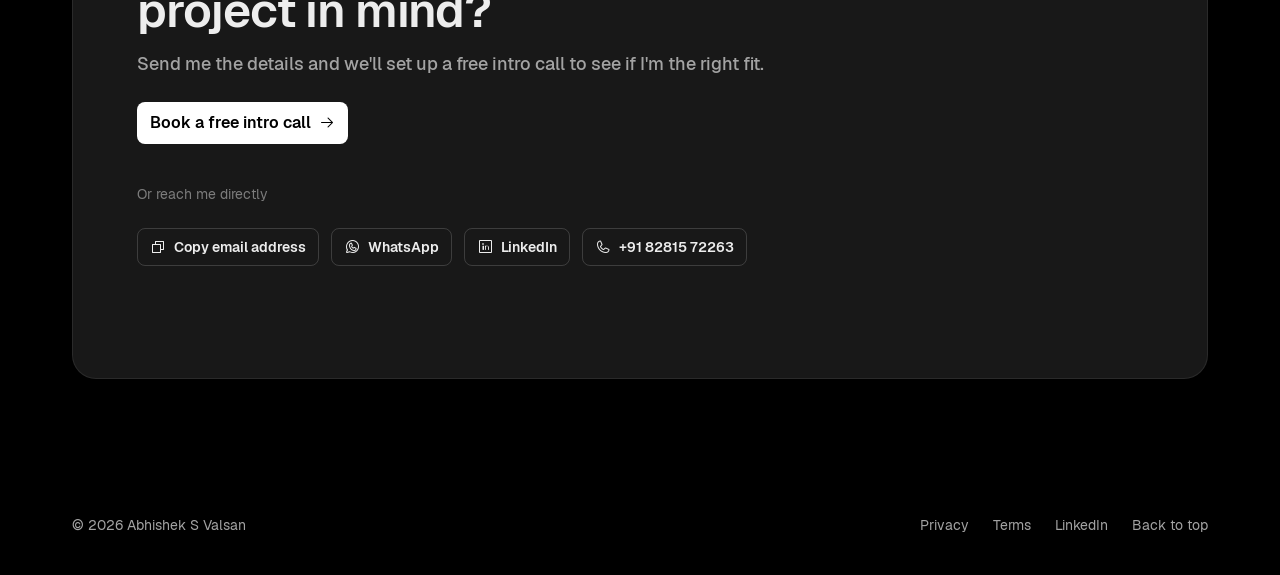
==== commit 9a63b642: "Add Peely Digital Media local search result Co-Authored-By: Claude Opus 5.5 <noreply@anthropic.com> " ====
--- a/index.html
+++ b/index.html
@@ -244,14 +244,14 @@
 
         <article class="case flip" data-reveal>
           <div class="case-visual stack">
+            <div class="media"><img src="img/peely-local-search.jpg" alt="Google local results for print shop in Thuruthipuram Kerala, with Peely Digital Media on the first page, rated 5.0" width="1825" height="834" loading="lazy"></div>
             <div class="media"><img src="img/peely-profile.jpg" alt="Peely Digital Media Google Business Profile rated 5.0 from 4 reviews" width="752" height="518" loading="lazy"></div>
-            <div class="media"><img src="img/peely-posts.jpg" alt="Keyword led Google Posts from the Peely Digital Media profile" width="752" height="430" loading="lazy"></div>
           </div>
           <div class="case-body">
             <p class="case-meta caption-1 muted">Print and gifting shop, Kerala. 2026</p>
             <h3 class="heading-4">Peely Digital Media</h3>
-            <p class="heading-5 accent">Google Business Profile rebuilt for local search, rated 5.0</p>
-            <p class="body-3 muted">Rebuilt the Google profile of a print shop with more than 15 years in business, so nearby searches for printing, banners, wedding cards and trophies find it.</p>
+            <p class="heading-5 accent">On the first page of Google for print shops in Thuruthipuram</p>
+            <p class="body-3 muted">Rebuilt the Google Business Profile of a local print and gifting shop. It now shows on the first page of Google's local results when people nearby search for a print shop, rated 5.0 from 4 reviews.</p>
             <ul class="tags caption-4"><li>Local SEO</li><li>Google Business Profile</li><li>Google Posts</li></ul>
             <div class="case-actions">
               <button class="btn btn-ghost button-md" type="button" data-case="peely">Read the case study <i class="ph ph-arrow-right icon-sm" aria-hidden="true"></i></button>
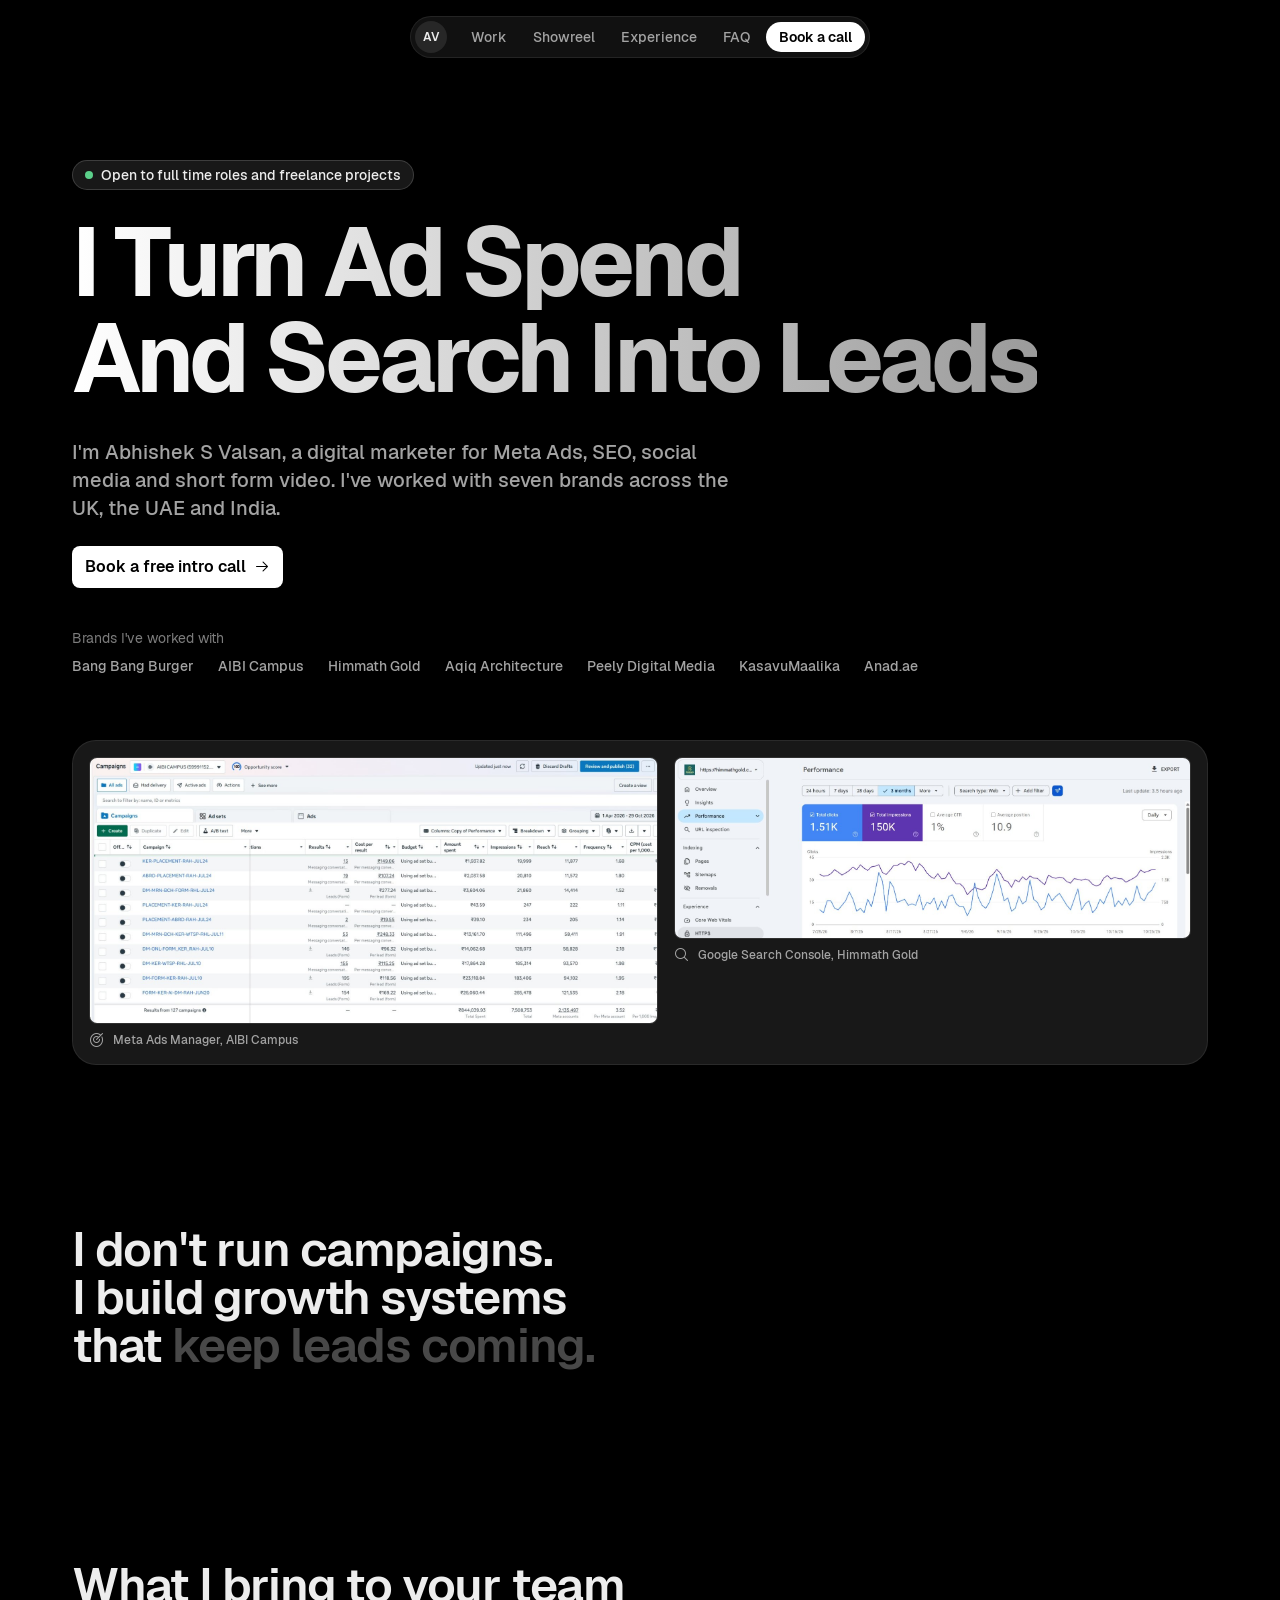
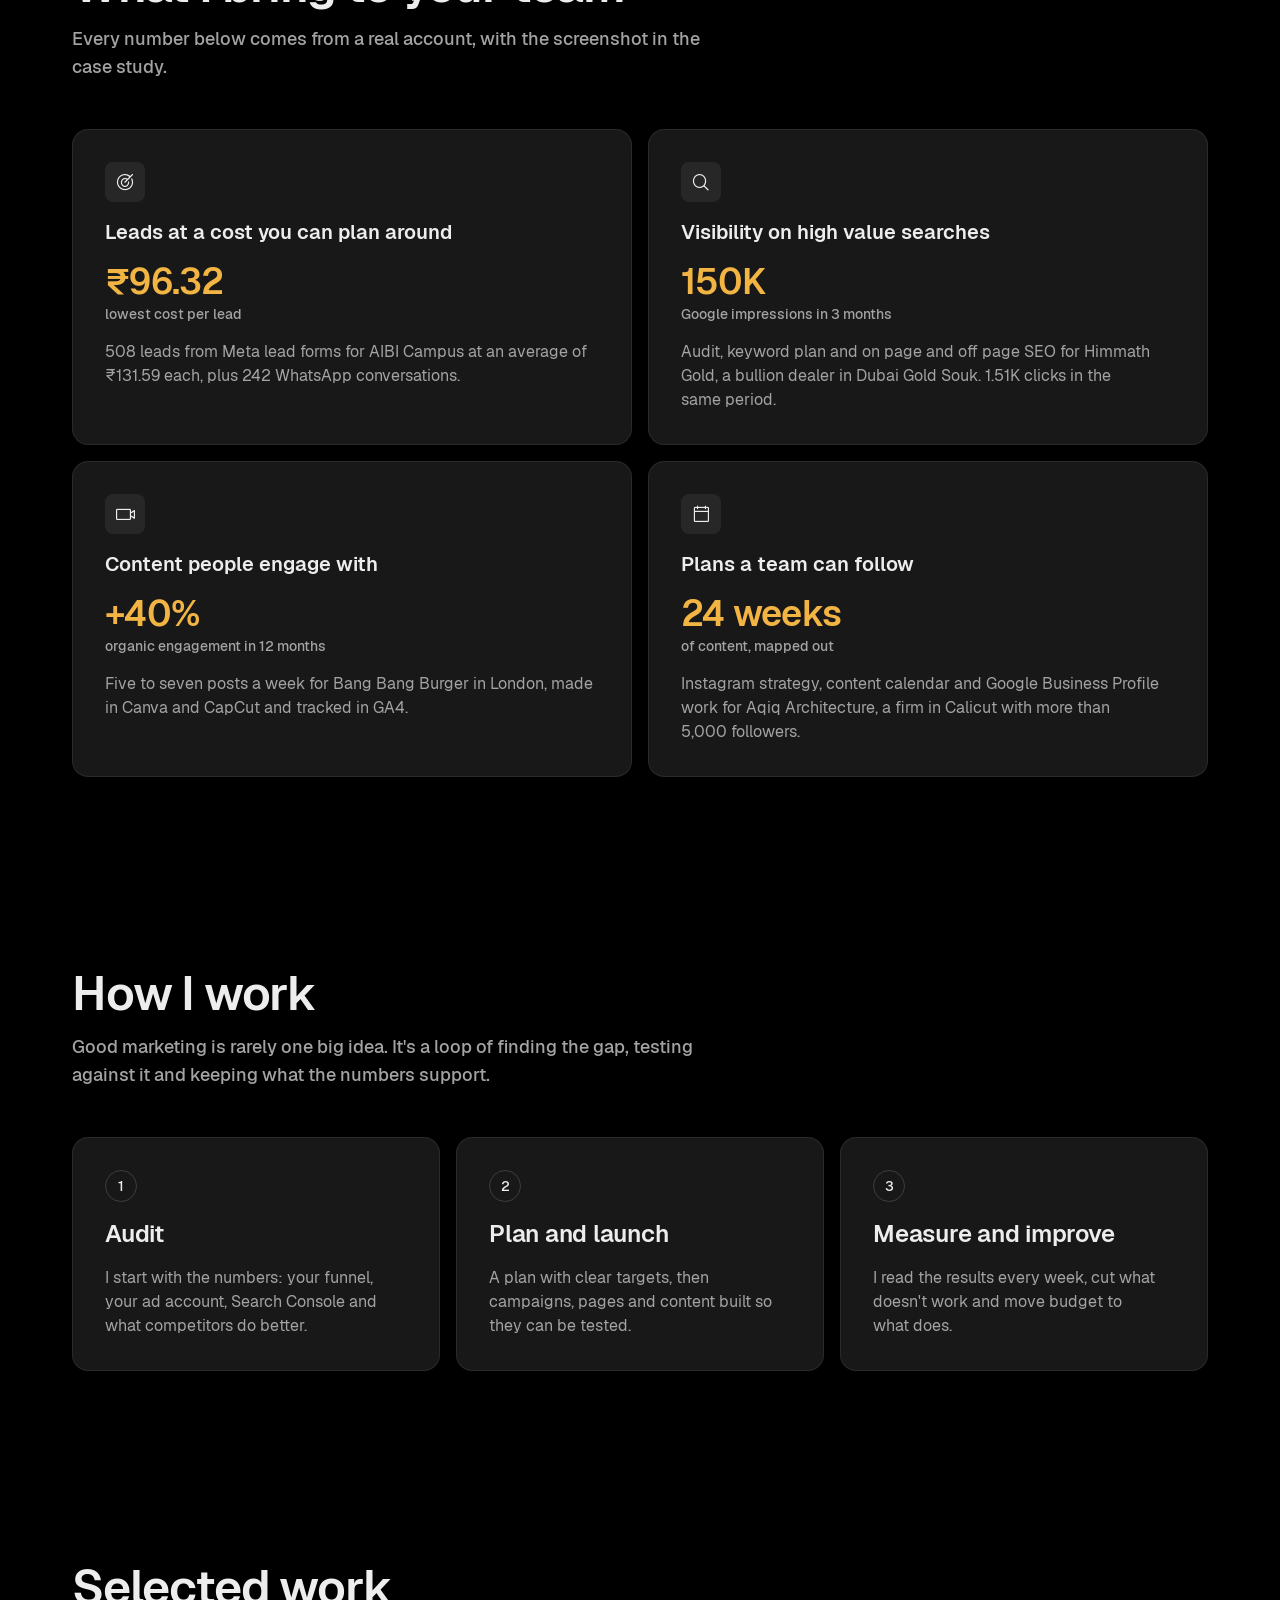
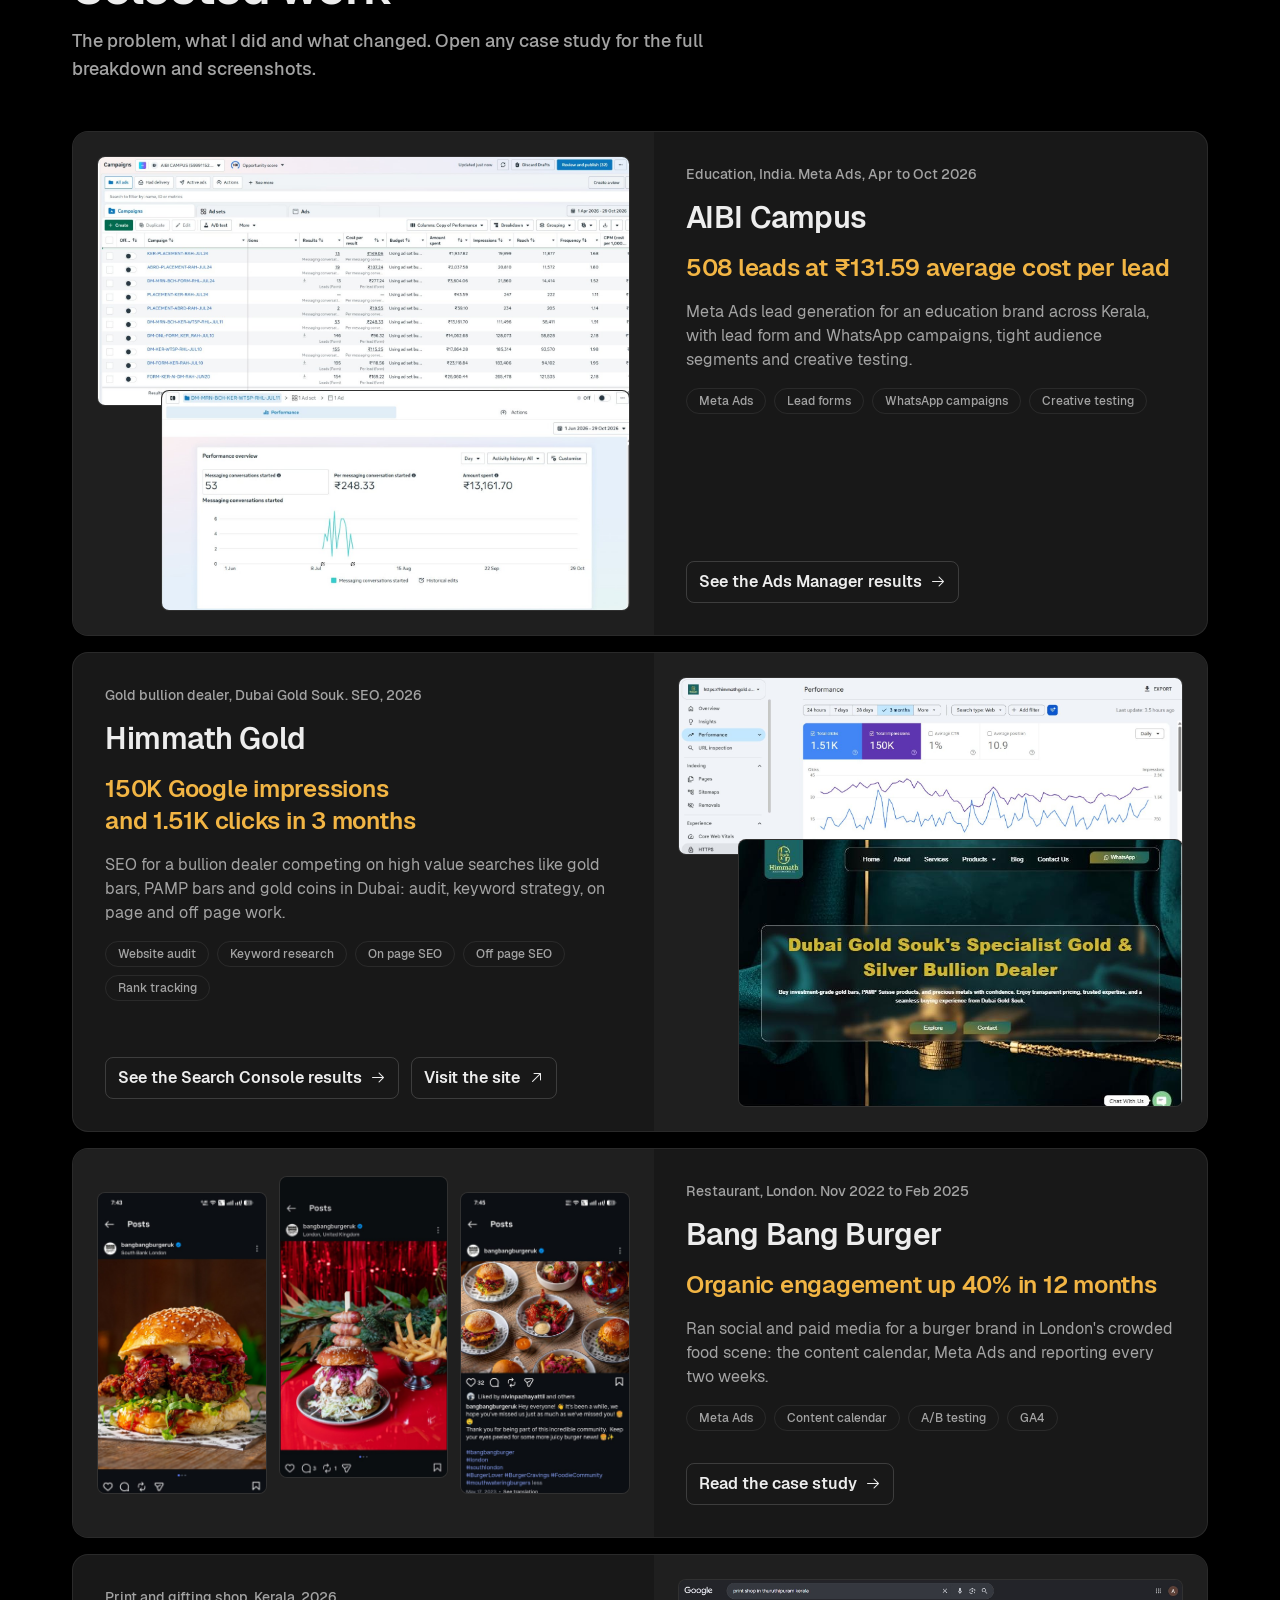
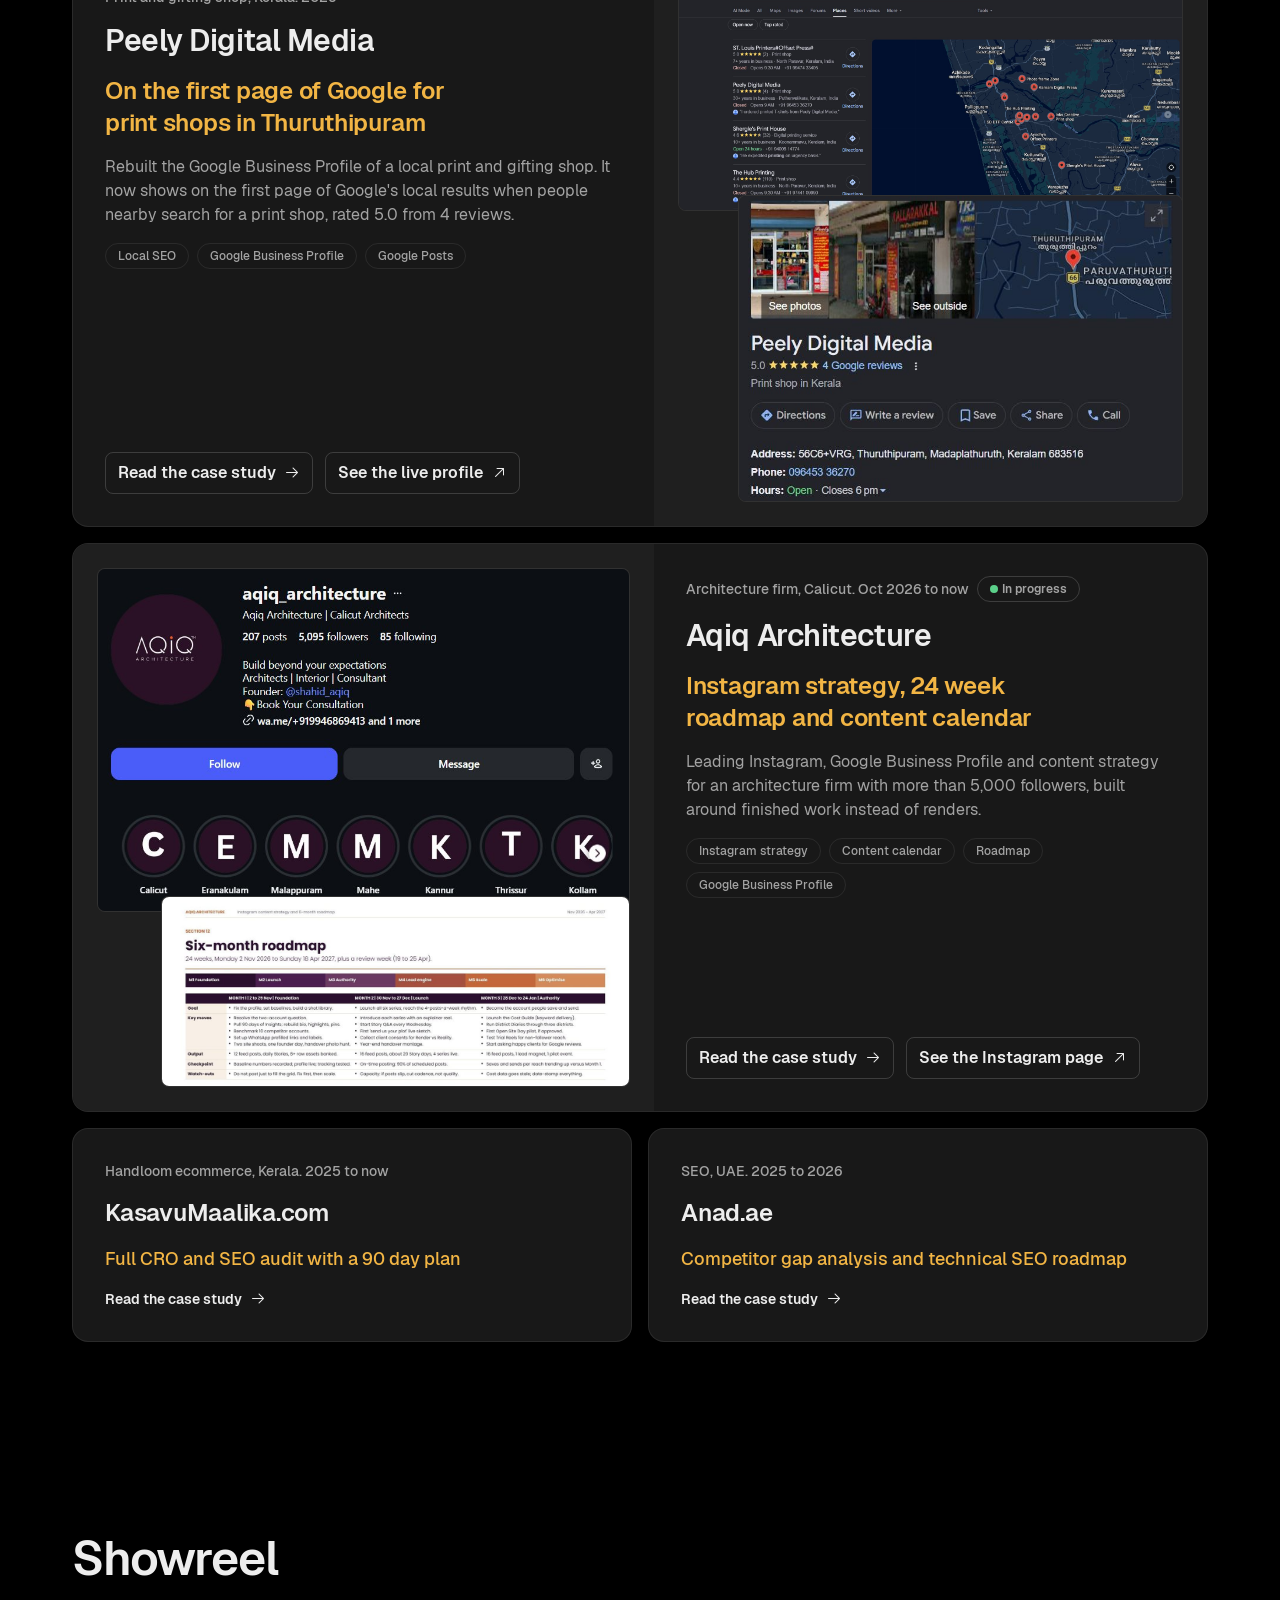
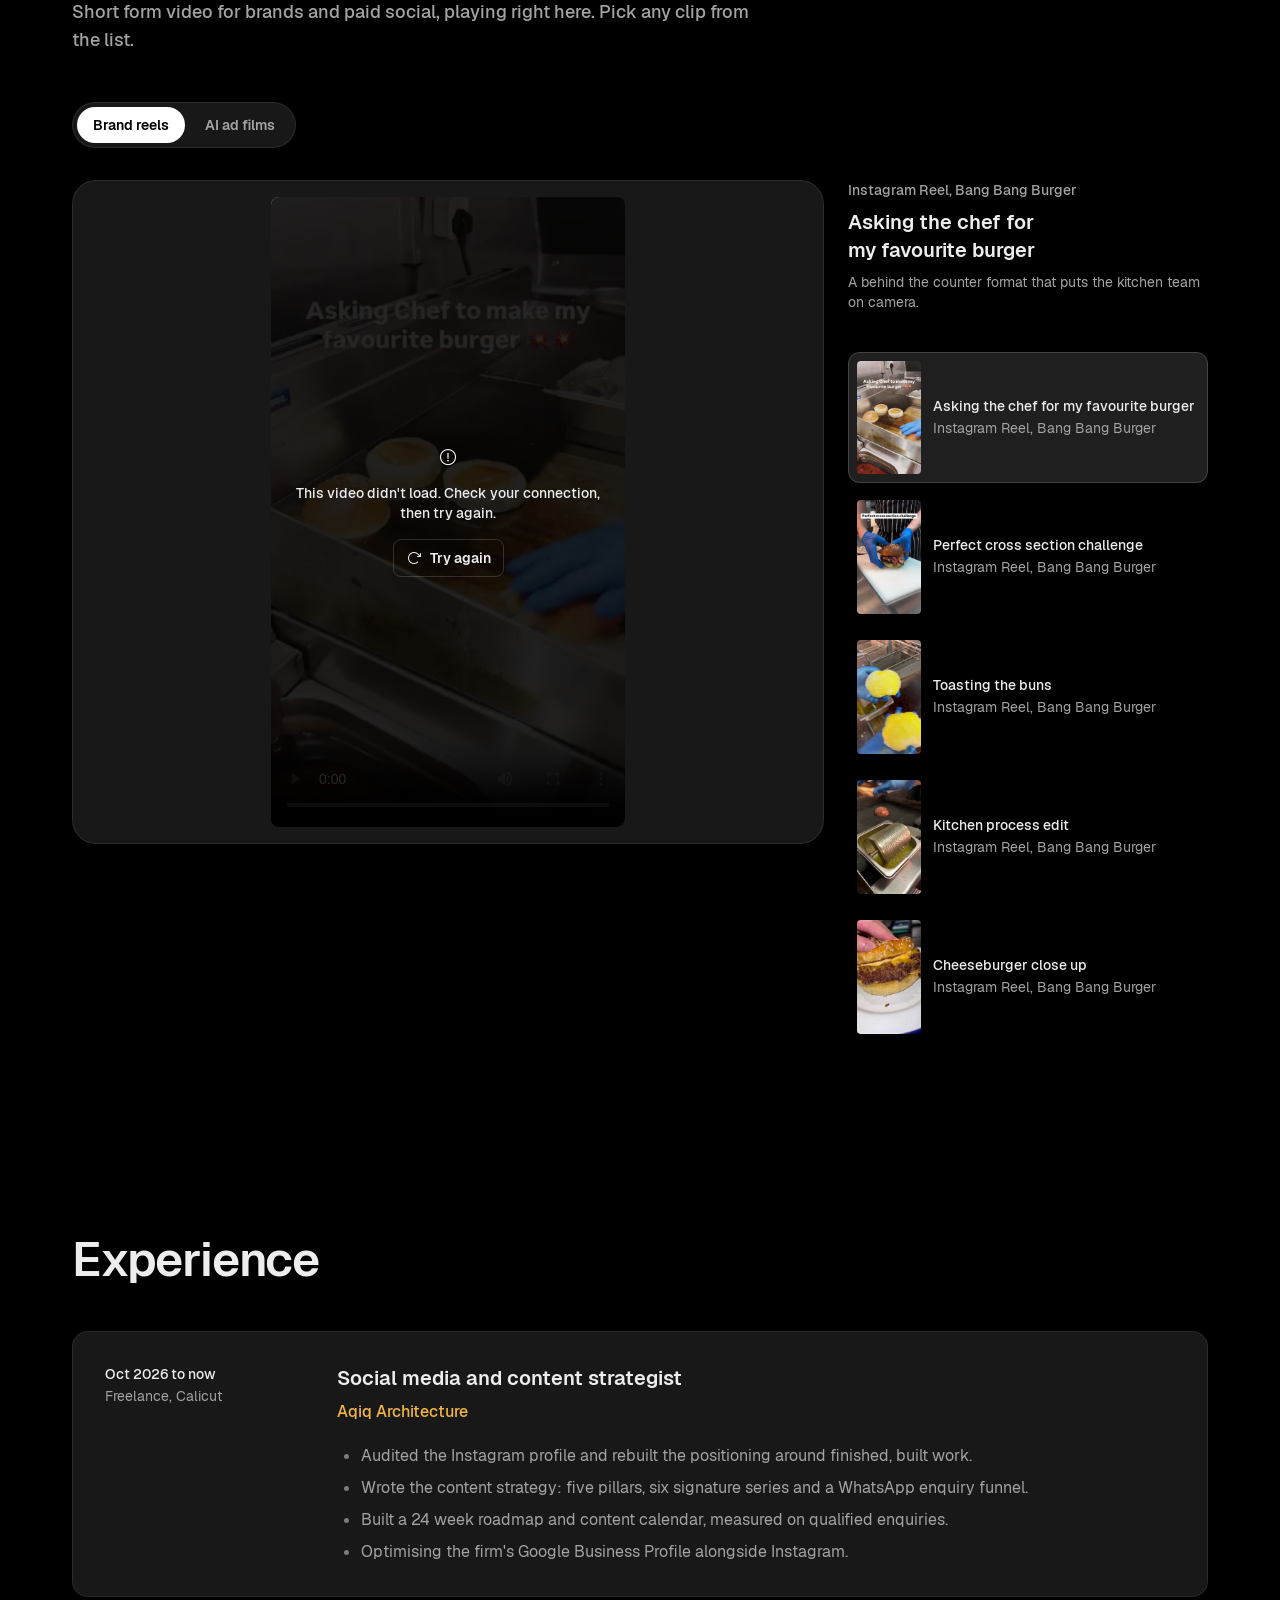
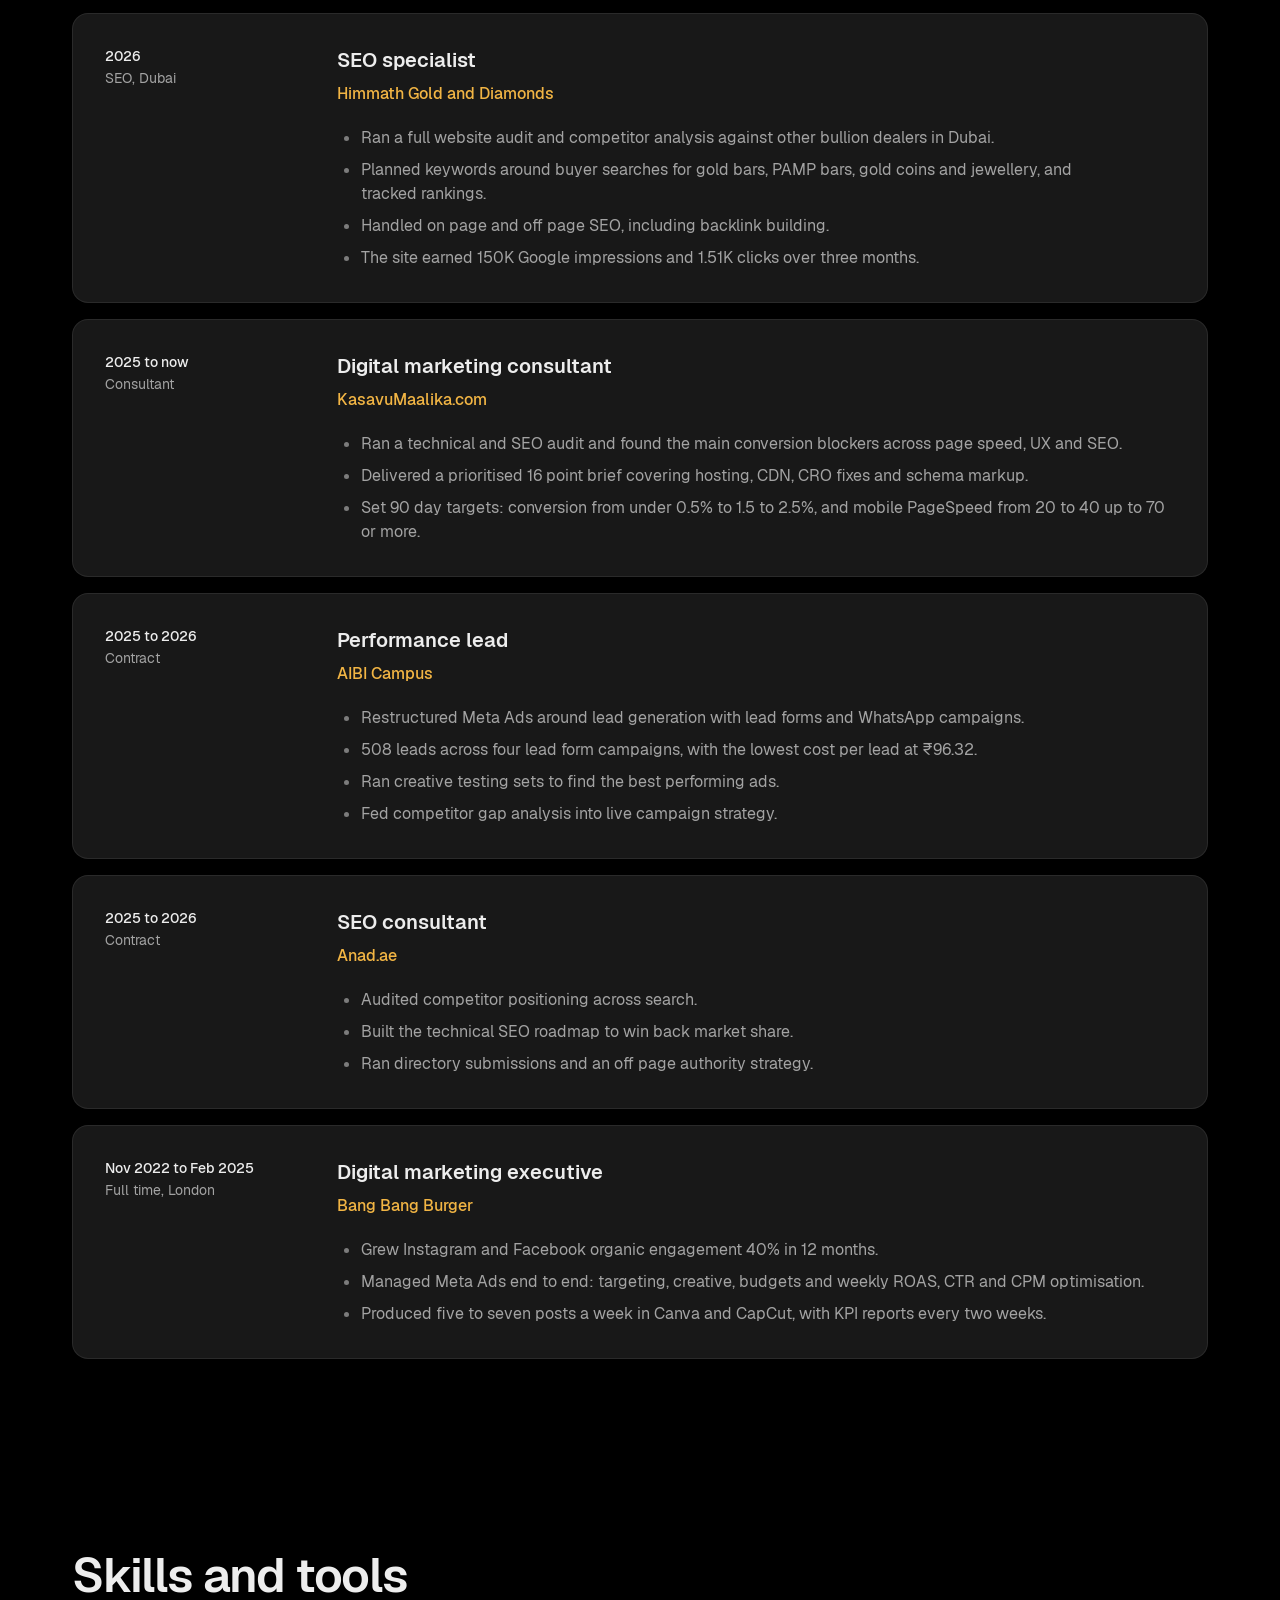
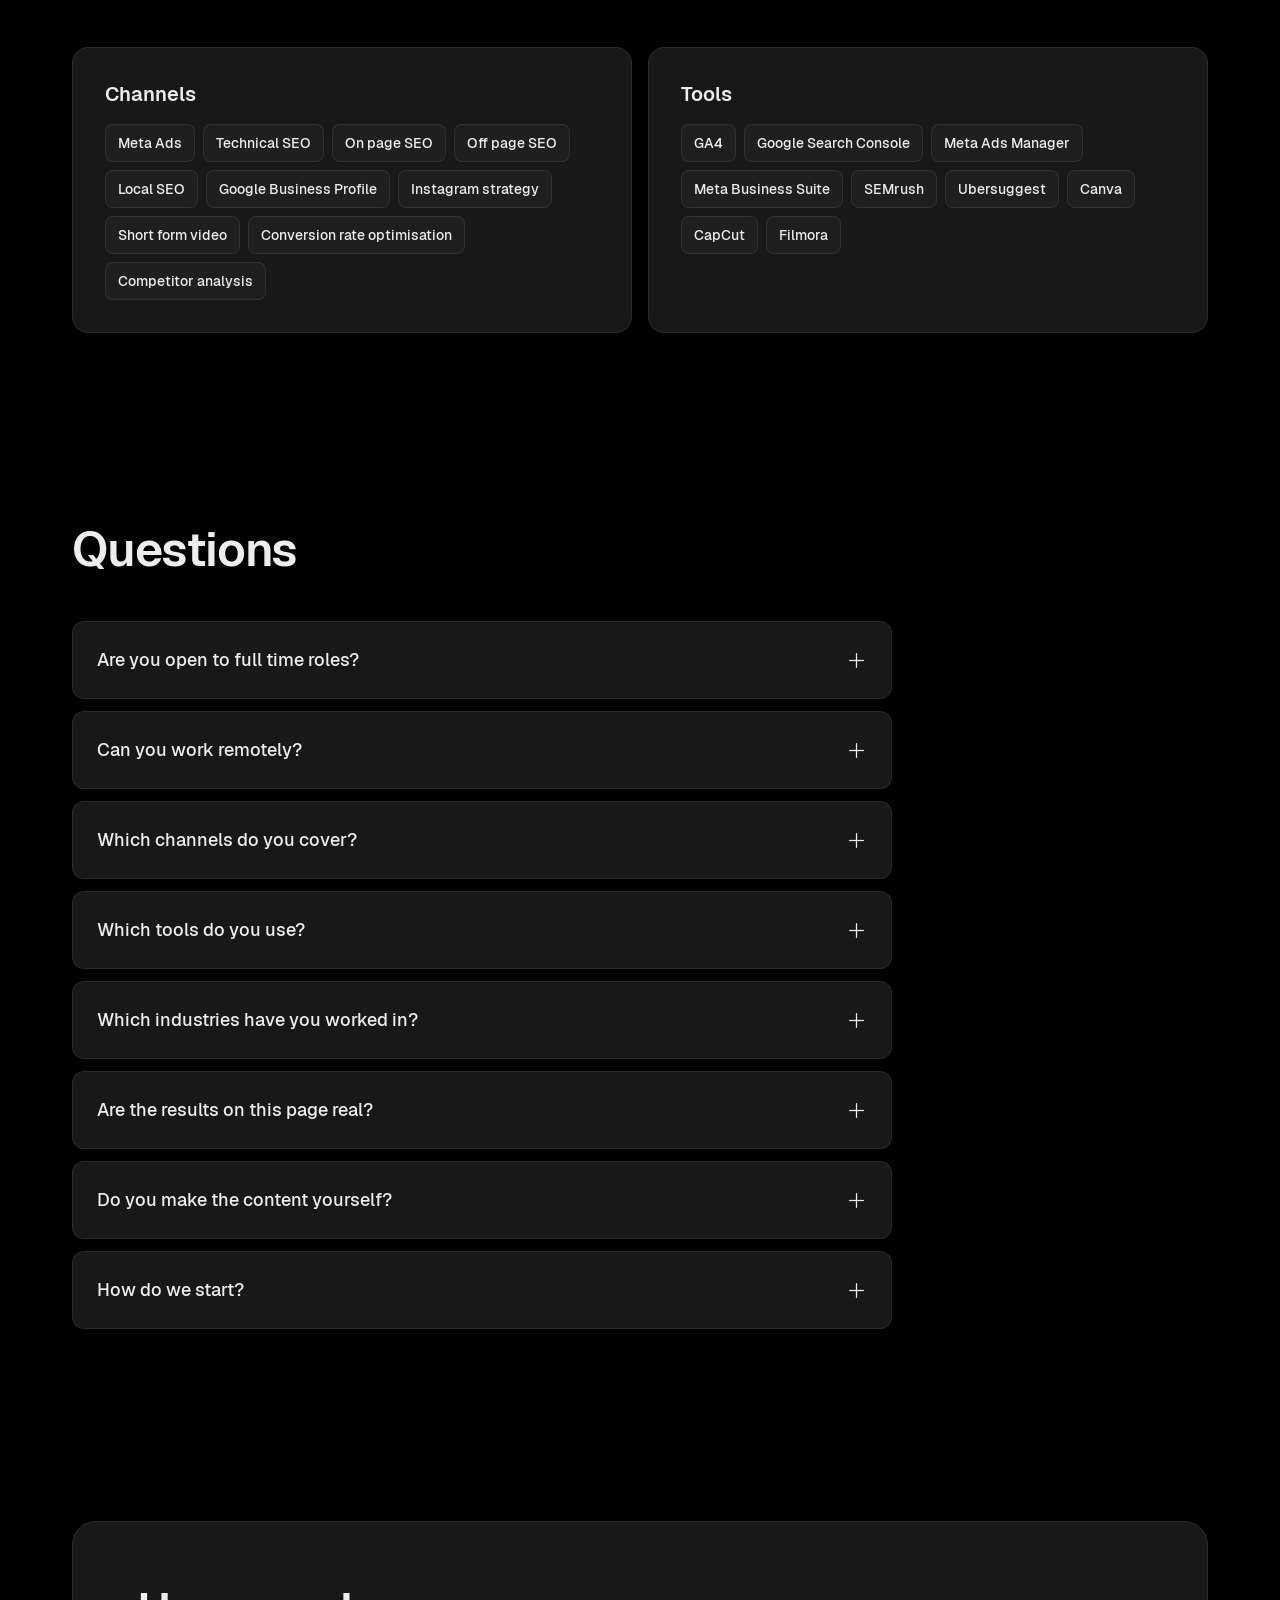
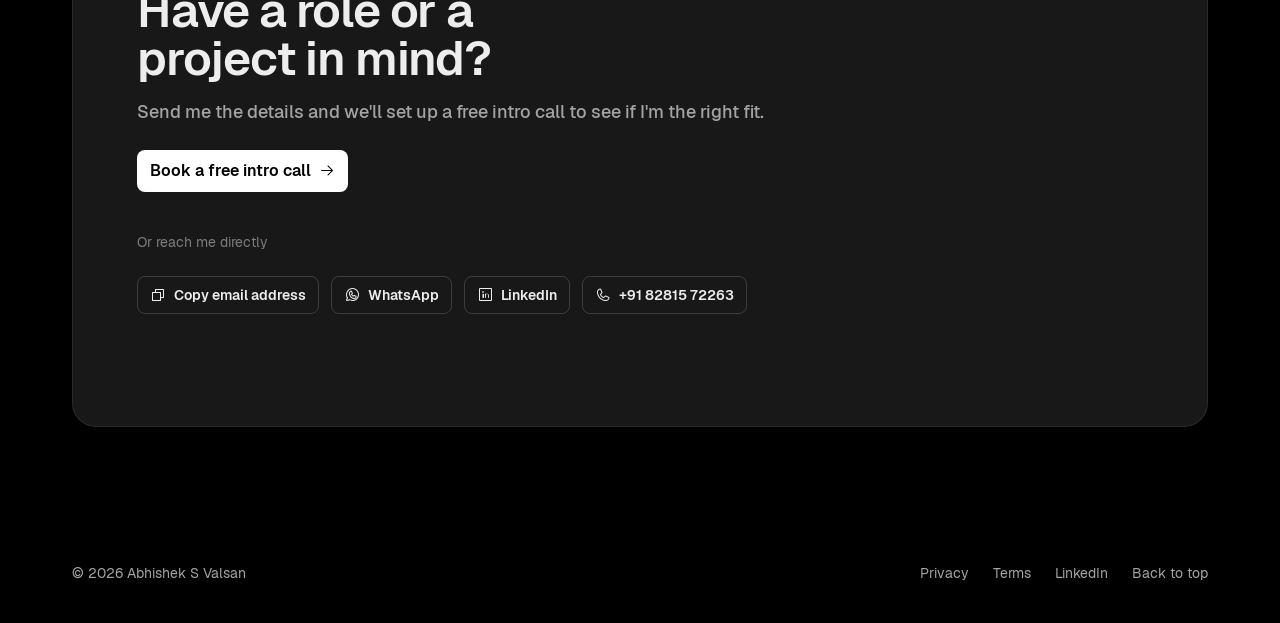
==== commit 4f20c00b: "Bigger, bolder Title Case hero headline Geist bold, 30px on phones up to 96px on wide screens.  Co-A" ====
--- a/index.html
+++ b/index.html
@@ -21,6 +21,7 @@
 <link rel="icon" href="favicon.svg" type="image/svg+xml">
 <link rel="preload" href="assets/fonts/Geist-Regular.woff2" as="font" type="font/woff2" crossorigin>
 <link rel="preload" href="assets/fonts/Geist-SemiBold.woff2" as="font" type="font/woff2" crossorigin>
+<link rel="preload" href="assets/fonts/Geist-Bold.woff2" as="font" type="font/woff2" crossorigin>
 <link rel="stylesheet" href="assets/css/site.css">
 <script>document.documentElement.classList.add('js')</script>
 <script type="application/ld+json">
@@ -90,7 +91,7 @@
     <div class="container">
       <div class="hero-copy">
         <p class="badge caption-1"><span class="dot" aria-hidden="true"></span>Open to full time roles and freelance projects</p>
-        <h1 class="hero-title heading-3 md:heading-1" id="hero-title">I turn ad spend<br> and search into leads</h1>
+        <h1 class="hero-title heading-4 md:heading-1 lg:display-2 xl:display-1" id="hero-title">I Turn Ad Spend<br> And Search Into Leads</h1>
         <p class="hero-sub title-1 muted">I'm Abhishek S Valsan, a digital marketer for Meta Ads, SEO, social media and short form video. I've worked with seven brands across the UK, the UAE and India.</p>
         <a class="btn btn-primary button-md" href="mailto:abhisheksvalsan@gmail.com?subject=Intro%20call">Book a free intro call <i class="ph ph-arrow-right icon-sm" aria-hidden="true"></i></a>
         <div class="proof-row">
--- a/assets/css/site.css
+++ b/assets/css/site.css
@@ -6,6 +6,7 @@
 @font-face{font-family:"Geist";src:url("../fonts/Geist-Regular.woff2") format("woff2");font-weight:400;font-style:normal;font-display:swap}
 @font-face{font-family:"Geist";src:url("../fonts/Geist-Medium.woff2") format("woff2");font-weight:500;font-style:normal;font-display:swap}
 @font-face{font-family:"Geist";src:url("../fonts/Geist-SemiBold.woff2") format("woff2");font-weight:600;font-style:normal;font-display:swap}
+@font-face{font-family:"Geist";src:url("../fonts/Geist-Bold.woff2") format("woff2");font-weight:700;font-style:normal;font-display:swap}
 @font-face{font-family:"Phosphor";src:url("../fonts/Phosphor.woff2") format("woff2");font-weight:normal;font-style:normal;font-display:block}
 
 :root{
@@ -75,6 +76,10 @@
   .lg\:heading-1{font-size:3.75rem;line-height:3.75rem;font-weight:600;letter-spacing:-0.025em}
   .lg\:heading-2{font-size:3rem;line-height:3rem;font-weight:600;letter-spacing:-0.025em}
   .lg\:heading-3{font-size:2.25rem;line-height:2.5rem;font-weight:600;letter-spacing:-0.02em}
+  .lg\:display-2{font-size:4.5rem;line-height:4.5rem}
+}
+@media (min-width:1280px){
+  .xl\:display-1{font-size:6rem;line-height:6rem}
 }
 .muted{color:var(--text-2)}
 .faint{color:var(--text-3)}
@@ -155,10 +160,10 @@
 /* ---------- hero (B5) ---------- */
 .hero{padding-top:var(--s-900);padding-bottom:var(--s-700)}
 @media (min-width:1024px){.hero{margin-top:var(--s-700)}}
-.hero-copy{max-width:680px;display:grid;gap:var(--s-300);justify-items:start}
+.hero-copy{display:grid;gap:var(--s-300);justify-items:start}
 .badge{display:inline-flex;align-items:center;gap:var(--s-75);padding:var(--s-50) var(--s-100);border:1px solid var(--line-2);border-radius:var(--r-full);background:var(--surface)}
 .dot{width:var(--s-75);height:var(--s-75);border-radius:var(--r-full);background:var(--ok)}
-.hero-title{max-width:680px;padding-bottom:var(--s-50);background:linear-gradient(90deg,#FFFFFF 0%,#9B9B9B 100%);-webkit-background-clip:text;background-clip:text;color:transparent}
+.hero-title{font-weight:700;letter-spacing:-0.045em;padding-bottom:var(--s-75);background:linear-gradient(90deg,#FFFFFF 0%,#9B9B9B 100%);-webkit-background-clip:text;background-clip:text;color:transparent}
 .hero-sub{max-width:680px}
 .proof-row{display:grid;gap:var(--s-75);margin-top:var(--s-200)}
 .brands{display:flex;flex-wrap:wrap;gap:var(--s-75) var(--s-300)}
